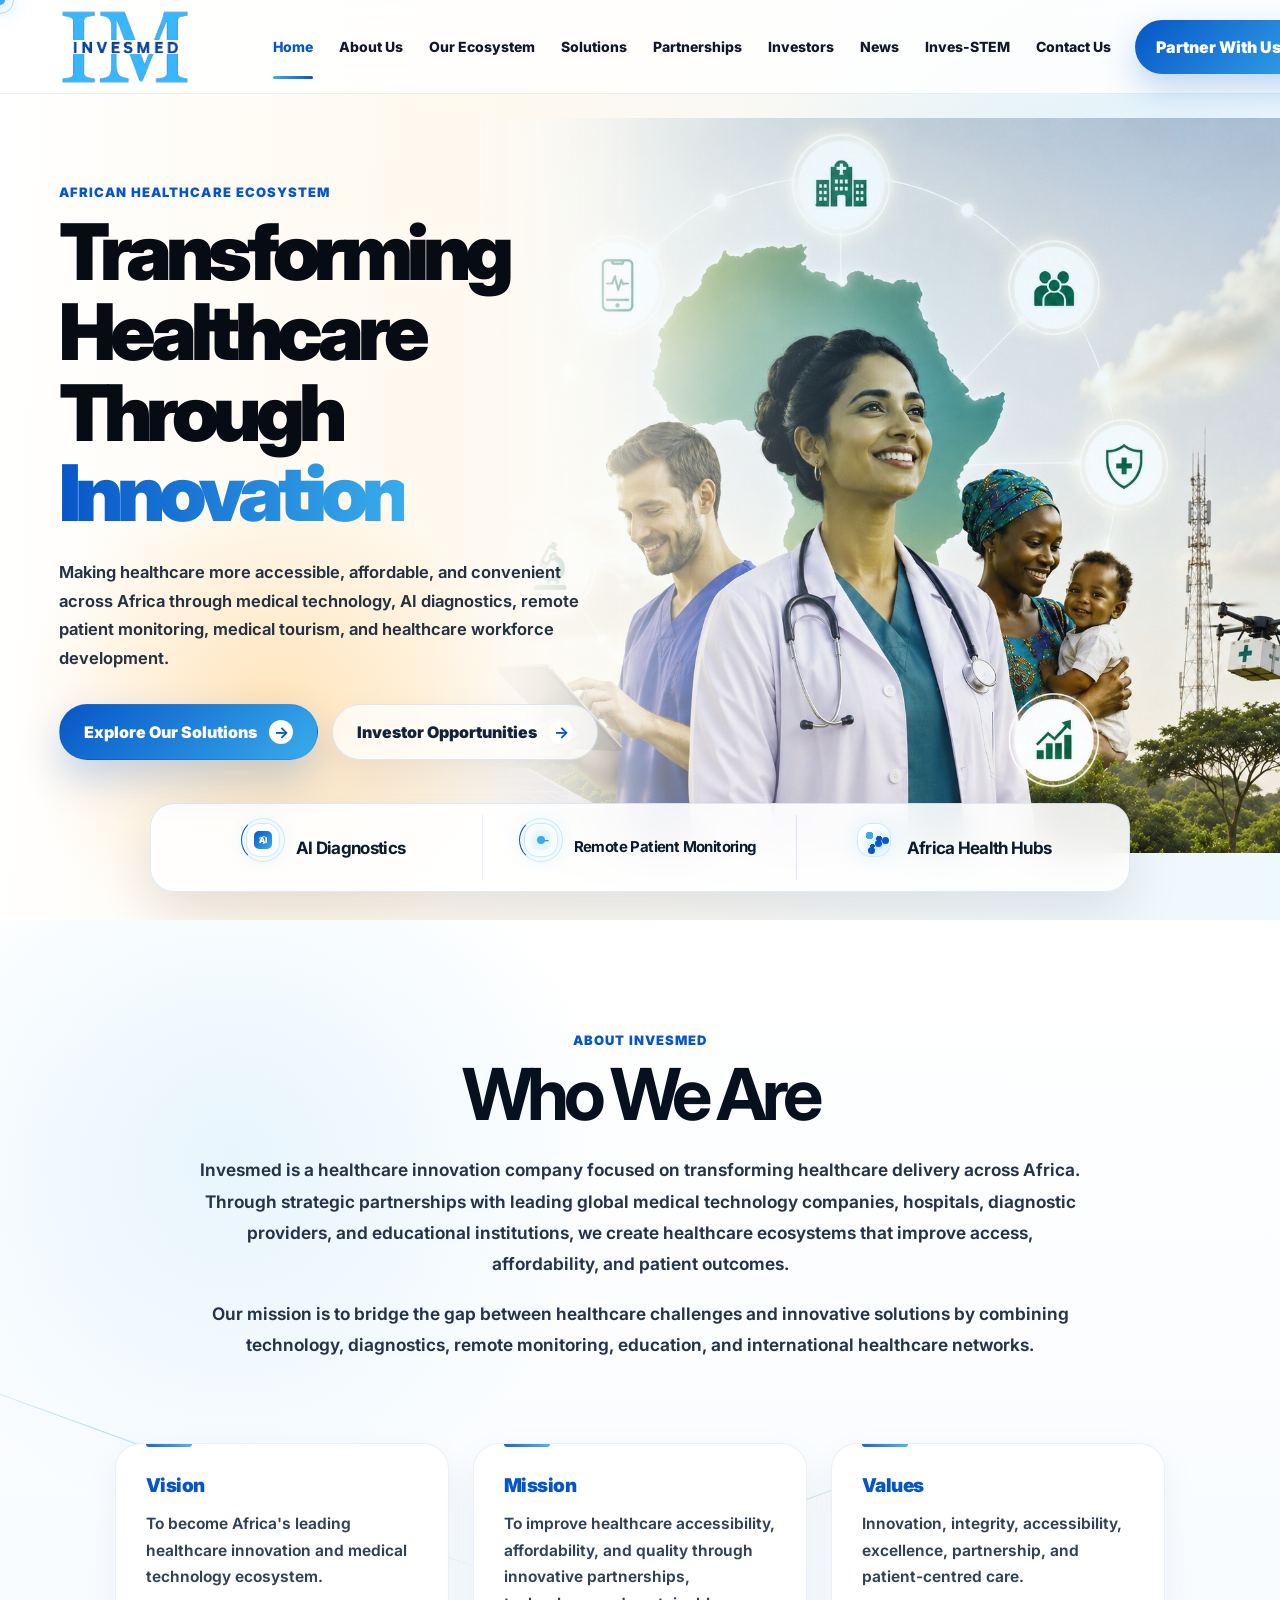
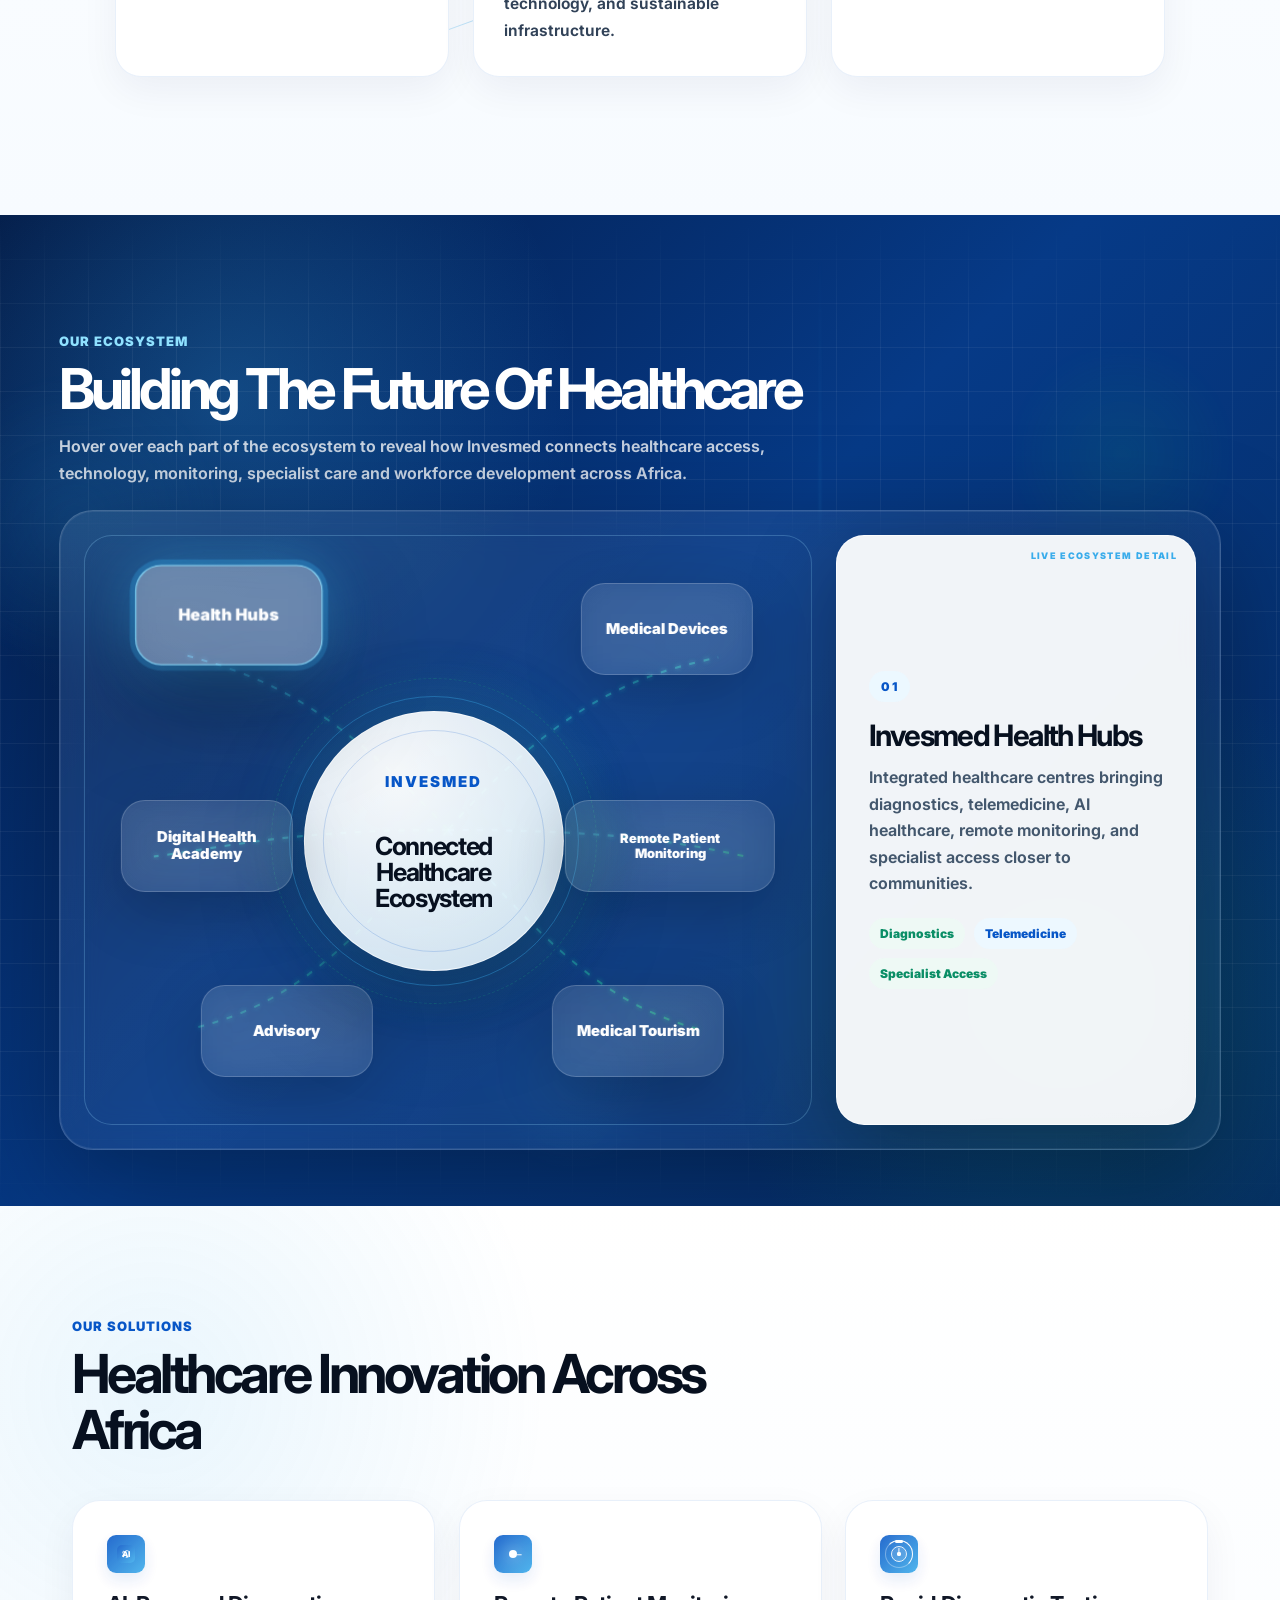
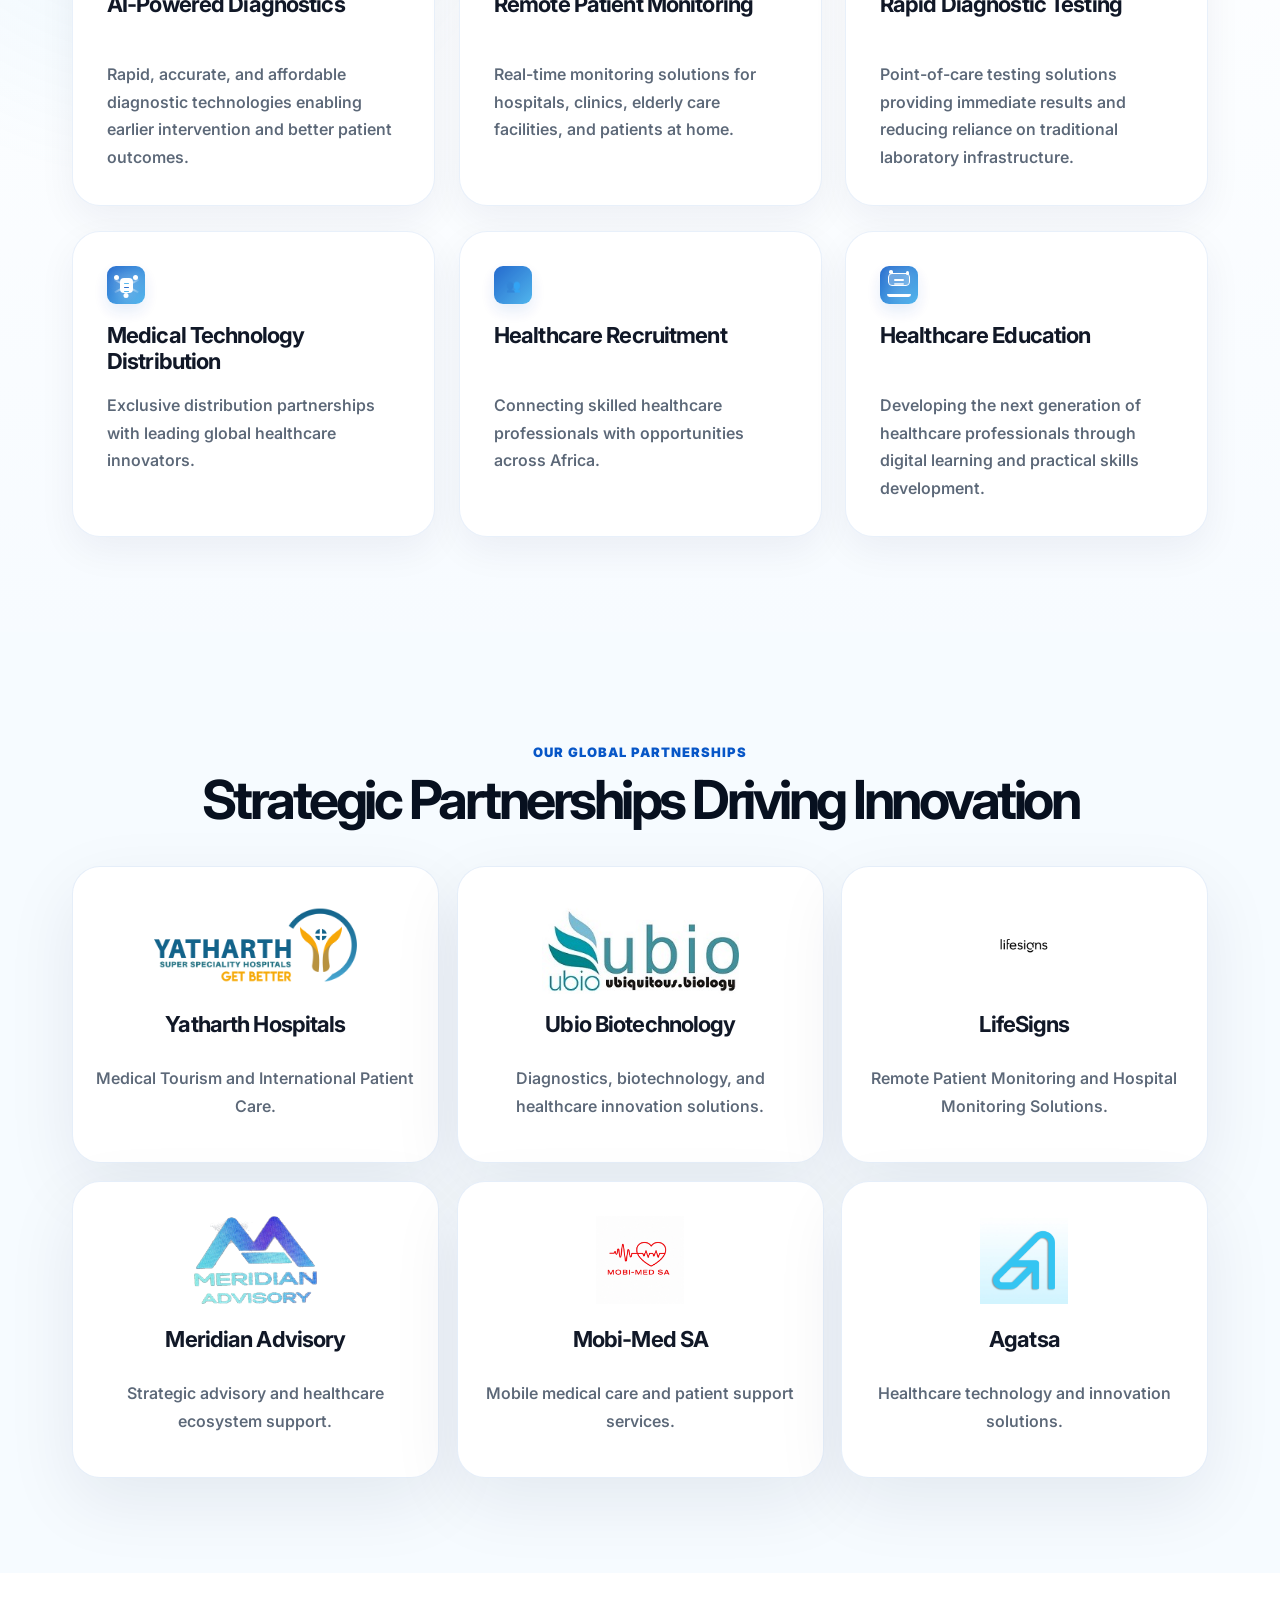
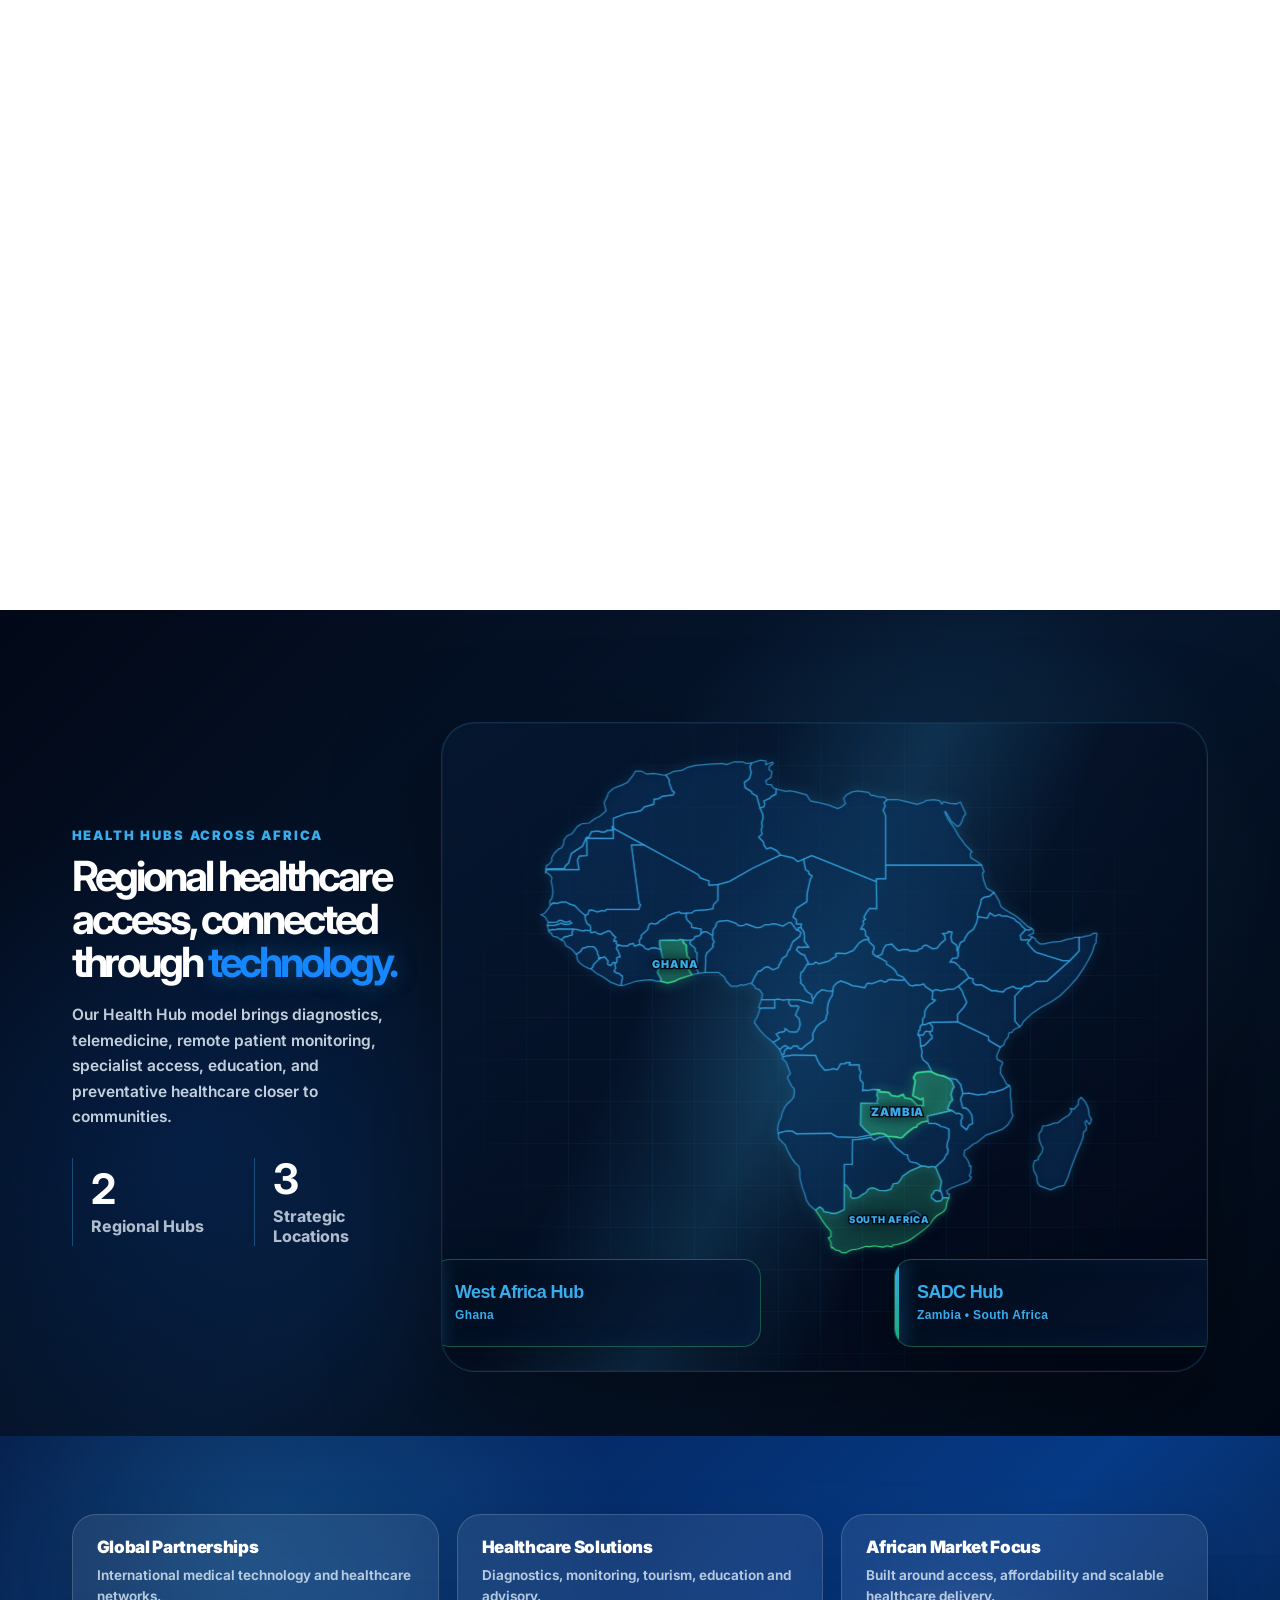
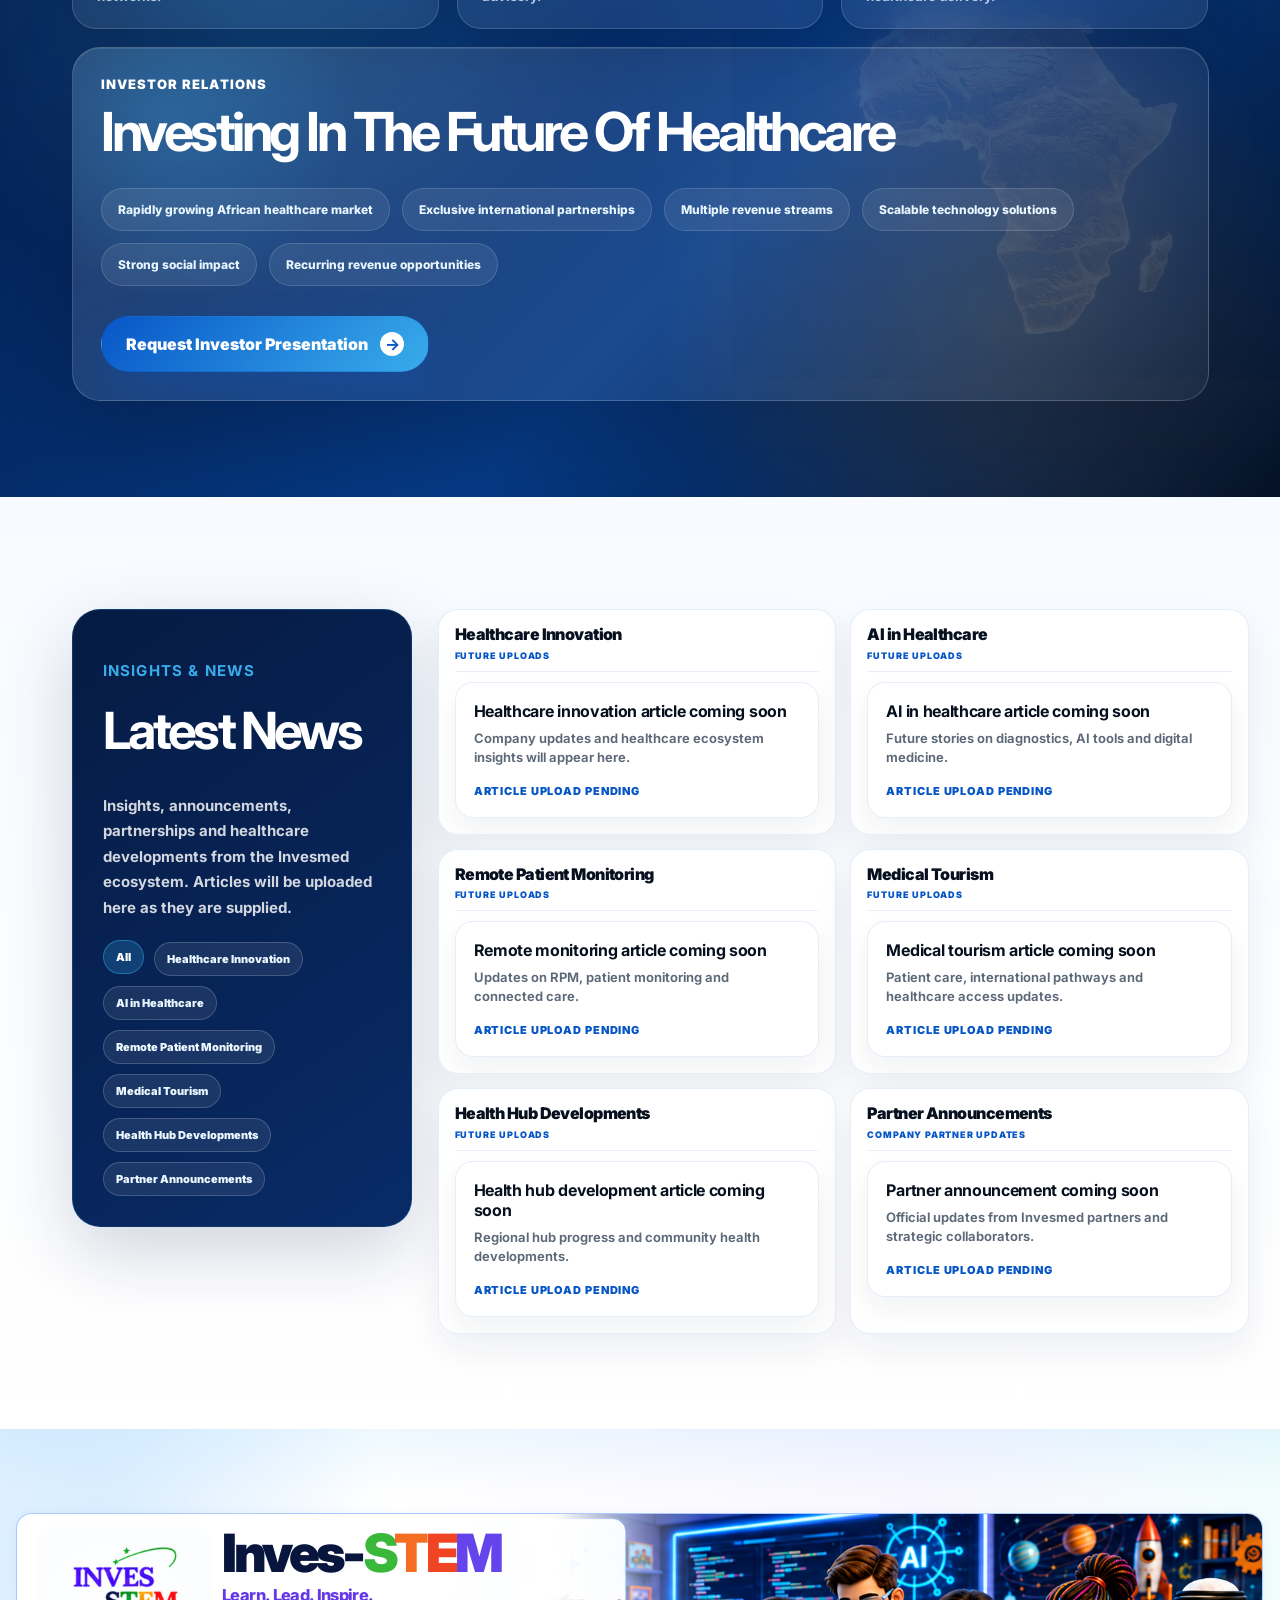
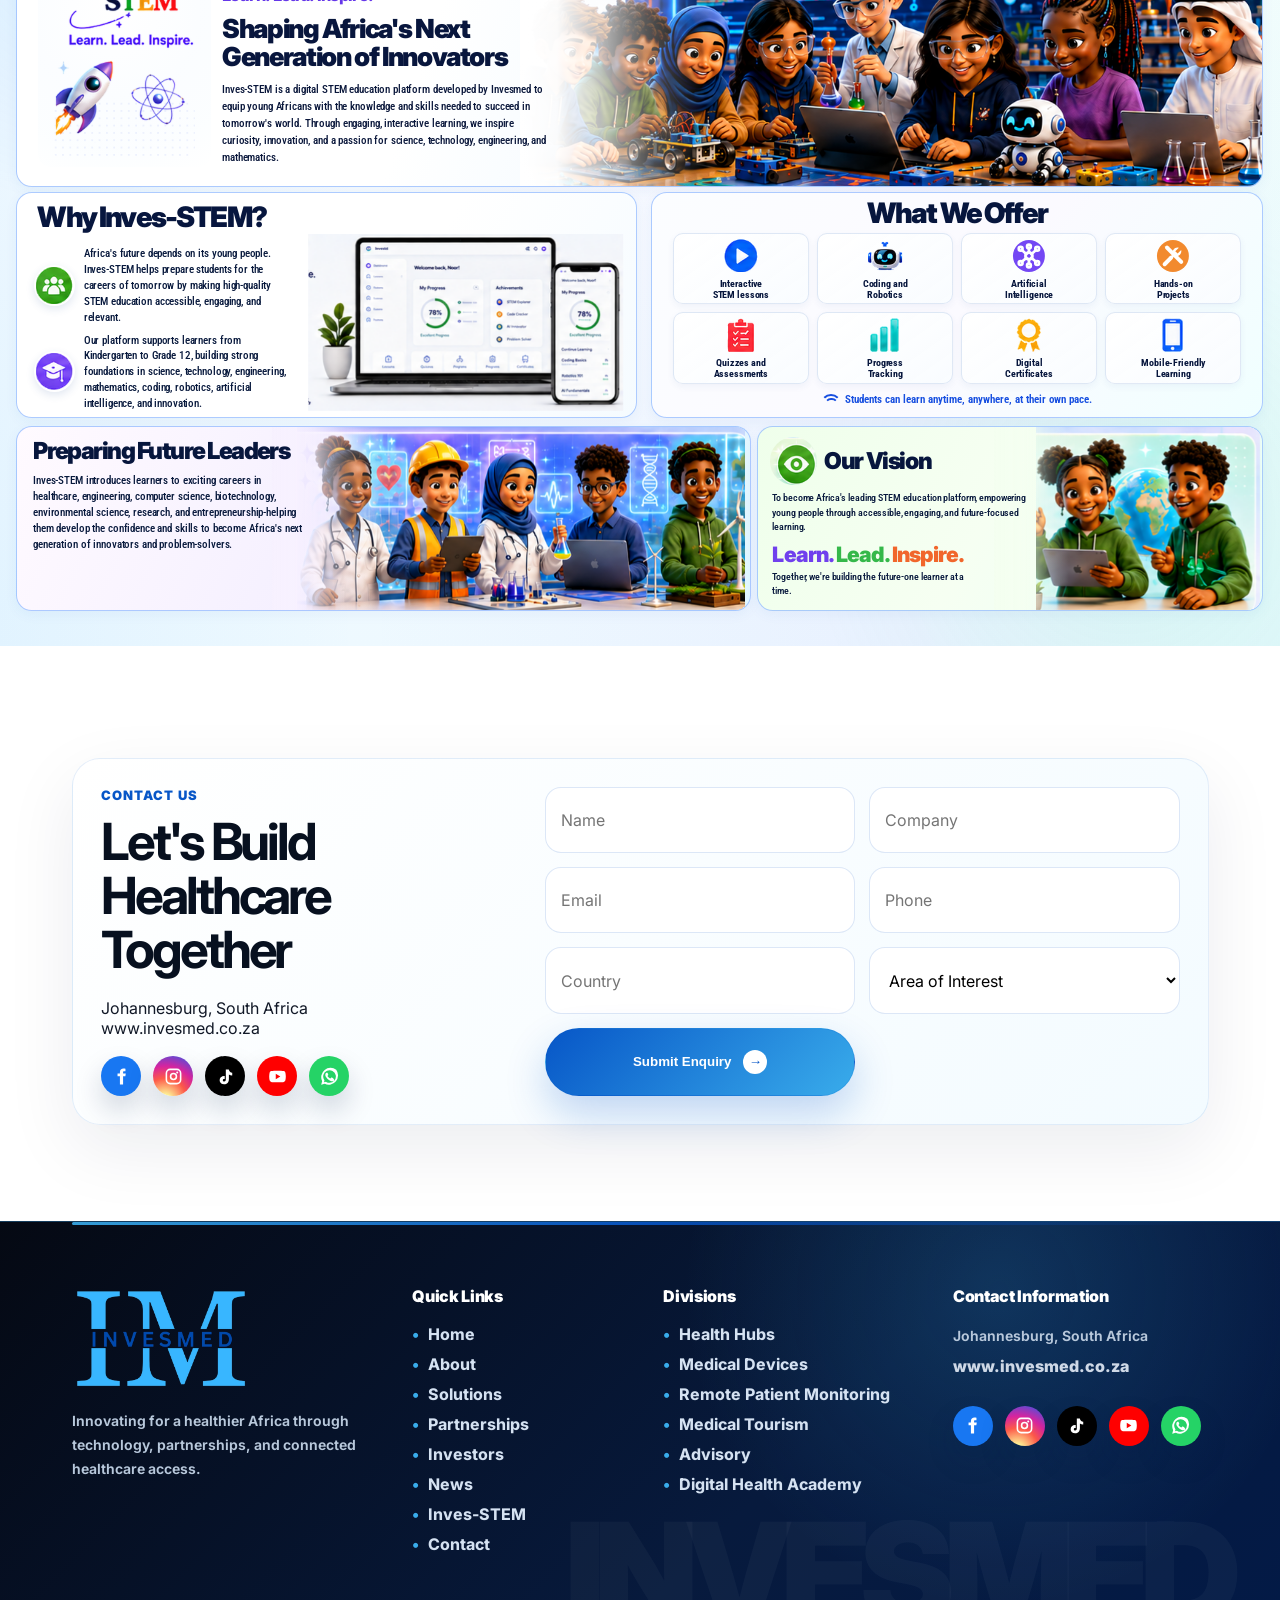
==== invesmed-agatsa-update 16/index.html @ f417c16d "Add files via upload" ====
<!DOCTYPE html>
<html lang="en">
<head>
  <meta charset="UTF-8" />
  <meta name="viewport" content="width=device-width, initial-scale=1.0" />
  <title>Invesmed | Healthcare Innovation Across Africa</title>
  <link rel="preconnect" href="https://fonts.googleapis.com">
  <link rel="preconnect" href="https://fonts.gstatic.com" crossorigin>
  <link href="https://fonts.googleapis.com/css2?family=Inter:wght@400;500;600;700;800;900&family=Roboto+Condensed:wght@400;500;600;700;800;900&display=swap" rel="stylesheet">
  <link rel="icon" type="image/png" sizes="32x32" href="assets/invesmed-favicon-32.png?v=10" />
  <link rel="icon" type="image/png" sizes="64x64" href="assets/invesmed-favicon-64.png?v=10" />
  <link rel="shortcut icon" href="assets/favicon.ico?v=10" />
  <link rel="apple-touch-icon" sizes="180x180" href="assets/apple-touch-icon.png?v=10" />
  <link rel="stylesheet" href="styles.css" />
</head>
<body>
  <header class="site-header">
    <a class="brand" href="#home" aria-label="Invesmed home">
      <img class="brand-logo" src="assets/invesmed-logo.png" alt="Invesmed logo">
    </a>
    <nav class="nav" aria-label="Main navigation">
      <a class="active" href="#home">Home</a>
      <a href="#about">About Us</a>
      <a href="#ecosystem">Our Ecosystem</a>
      <a href="#solutions">Solutions</a>
      <a href="#partners">Partnerships</a>
      <a href="#investors">Investors</a>
      <a href="#news">News</a>
      <a href="#inves-stem">Inves-STEM</a>
      <a href="#contact">Contact Us</a>
    </nav>
    <button class="mobile-menu-toggle" type="button" aria-label="Open navigation" aria-expanded="false">
      <span></span><span></span><span></span>
    </button>
    <a class="top-cta" href="#contact">Partner With Us <b>→</b></a>
  </header>

  <main>
    <section id="home" class="hero">
      <div class="hero-copy reveal-now">
        <p class="eyebrow">African Healthcare Ecosystem</p>
        <h1>Transforming<br>Healthcare<br>Through<br><span>Innovation</span></h1>
        <p class="hero-text">Making healthcare more accessible, affordable, and convenient across Africa through medical technology, AI diagnostics, remote patient monitoring, medical tourism, and healthcare workforce development.</p>
        <div class="hero-actions">
          <a class="btn primary" href="#solutions">Explore Our Solutions <b>→</b></a>
          <a class="btn ghost investor-hero-btn" href="#investors">Investor Opportunities <b>→</b></a>
        </div>
      </div>

      <div class="hero-art" aria-hidden="true">
        <img src="assets/hero-healthcare.jpg" alt="">
      </div>

      <div class="hero-feature-strip" aria-label="Featured technology solutions">
        <article class="mini-feature ai-feature">
          <div class="mini-icon diagnostic-icon"><span>AI</span></div>
          <strong>AI Diagnostics</strong>
        </article>
        <article class="mini-feature rpm-feature">
          <div class="mini-icon rpm-icon"><svg viewBox="0 0 120 44" role="img" aria-label="RPM heartbeat"><path d="M2 23H22l9-12 12 29 15-38 15 22h45"/></svg></div>
          <strong>Remote Patient Monitoring</strong>
        </article>
        <article class="mini-feature hub-feature">
          <div class="mini-icon hub-icon"><span class="node one"></span><span class="node two"></span><span class="node three"></span><i></i></div>
          <strong>Africa Health Hubs</strong>
        </article>
      </div>
    </section>

    <section id="about" class="section about-section reveal">
      <div class="section-head">
        <p class="kicker">ABOUT INVESMED</p>
        <h2>Who We Are</h2>
      </div>
      <div class="about-copy">
        <p>Invesmed is a healthcare innovation company focused on transforming healthcare delivery across Africa. Through strategic partnerships with leading global medical technology companies, hospitals, diagnostic providers, and educational institutions, we create healthcare ecosystems that improve access, affordability, and patient outcomes.</p>
        <p>Our mission is to bridge the gap between healthcare challenges and innovative solutions by combining technology, diagnostics, remote monitoring, education, and international healthcare networks.</p>
      </div>
      <div class="value-cards about-triangle-cards" aria-label="Invesmed vision mission and values">
        <article class="about-card vision-card">
          <div class="about-icon vision-icon" aria-hidden="true"><span></span></div>
          <span>Vision</span>
          <p>To become Africa's leading healthcare innovation and medical technology ecosystem.</p>
        </article>
        <article class="about-card mission-card">
          <div class="about-icon mission-icon" aria-hidden="true"><span></span></div>
          <span>Mission</span>
          <p>To improve healthcare accessibility, affordability, and quality through innovative partnerships, technology, and sustainable infrastructure.</p>
        </article>
        <article class="about-card values-card">
          <div class="about-icon values-icon" aria-hidden="true"><span></span></div>
          <span>Values</span>
          <p>Innovation, integrity, accessibility, excellence, partnership, and patient-centred care.</p>
        </article>
      </div>
    </section>

    <section id="ecosystem" class="ecosystem-section ecosystem-tech-screen reveal">
      <div class="ecosystem-tech-bg" aria-hidden="true">
        <span></span><span></span><span></span><span></span>
      </div>

      <div class="ecosystem-tech-shell">
        <div class="ecosystem-tech-head">
          <p class="kicker">OUR ECOSYSTEM</p>
          <h2>Building The Future Of Healthcare</h2>
          <p>Hover over each part of the ecosystem to reveal how Invesmed connects healthcare access, technology, monitoring, specialist care and workforce development across Africa.</p>
        </div>

        <div class="ecosystem-tech-map ecosystem-split-map" aria-label="Interactive Invesmed ecosystem map">
          <div class="ecosystem-orbit">
          <svg class="tech-lines" viewBox="0 0 1000 620" preserveAspectRatio="none" aria-hidden="true">
            <defs>
              <linearGradient id="lineBlueGreen" x1="0" x2="1" y1="0" y2="1">
                <stop offset="0%" stop-color="#39ACEB" />
                <stop offset="100%" stop-color="#19AB7A" />
              </linearGradient>
              <filter id="lineGlow">
                <feGaussianBlur stdDeviation="3" result="blur" />
                <feMerge><feMergeNode in="blur"/><feMergeNode in="SourceGraphic"/></feMerge>
              </filter>
            </defs>
            <path d="M500 310 C335 170 230 145 140 126" />
            <path d="M500 310 C665 165 782 143 872 128" />
            <path d="M500 310 C705 310 805 320 910 338" />
            <path d="M500 310 C660 460 750 500 845 520" />
            <path d="M500 310 C340 465 250 500 145 520" />
            <path d="M500 310 C290 310 210 326 95 338" />
          </svg>

          <div class="eco-core-tech">
            <div class="core-ring"></div>
            <span>INVESMED</span>
            <strong>Connected Healthcare Ecosystem</strong>
          </div>

          <button class="eco-select active health-hubs" data-eco="health-hubs" type="button">
            <i>✚</i><span>Health Hubs</span>
          </button>
          <button class="eco-select devices" data-eco="devices" type="button">
            <i>⚕</i><span>Medical Devices</span>
          </button>
          <button class="eco-select rpm" data-eco="rpm" type="button">
            <i><svg viewBox="0 0 88 34"><path d="M2 18H17l7-10 10 23 12-29 12 16h28" /></svg></i><span>Remote Patient Monitoring</span>
          </button>
          <button class="eco-select tourism" data-eco="tourism" type="button">
            <i>↗</i><span>Medical Tourism</span>
          </button>
          <button class="eco-select advisory" data-eco="advisory" type="button">
            <i>◈</i><span>Advisory</span>
          </button>
          <button class="eco-select academy" data-eco="academy" type="button">
            <i>▣</i><span>Digital Health Academy</span>
          </button>

          </div>

          <aside class="ecosystem-info-card" aria-live="polite">
            <p class="info-number" id="ecoNumber">01</p>
            <h3 id="ecoTitle">Invesmed Health Hubs</h3>
            <p id="ecoText">Integrated healthcare centres bringing diagnostics, telemedicine, AI healthcare, remote monitoring, and specialist access closer to communities.</p>
            <div class="info-tags" id="ecoTags"><span>Diagnostics</span><span>Telemedicine</span><span>Specialist Access</span></div>
          </aside>
        </div>
      </div>
    </section>

    <section id="solutions" class="section solutions-section reveal">
      <div class="section-head split">
        <div><p class="kicker">OUR SOLUTIONS</p><h2>Healthcare Innovation Across Africa</h2></div>
        <p>Practical healthcare technology solutions designed for hospitals, clinics, governments, businesses, communities, and patients.</p>
      </div>
      <div class="solution-grid enhanced-solutions">
        <article><div class="solution-icon diagnostic-icon small"><span>AI</span></div><h3>AI-Powered Diagnostics</h3><p>Rapid, accurate, and affordable diagnostic technologies enabling earlier intervention and better patient outcomes.</p></article>
        <article><div class="solution-icon rpm-icon small"><svg viewBox="0 0 120 44"><path d="M2 23H22l9-12 12 29 15-38 15 22h45"/></svg></div><h3>Remote Patient Monitoring</h3><p>Real-time monitoring solutions for hospitals, clinics, elderly care facilities, and patients at home.</p></article>
        <article><div class="solution-icon rapid-test-icon" aria-hidden="true">
            <span class="timer-face"><span class="timer-hand"></span></span>
          </div><h3>Rapid Diagnostic Testing</h3><p>Point-of-care testing solutions providing immediate results and reducing reliance on traditional laboratory infrastructure.</p></article>
        <article><div class="solution-icon distribution-tech-icon" aria-hidden="true">
            <span class="device-core"></span><span class="network-node n1"></span><span class="network-node n2"></span><span class="network-node n3"></span>
          </div><h3>Medical Technology Distribution</h3><p>Exclusive distribution partnerships with leading global healthcare innovators.</p></article>
        <article><div class="solution-icon custom-solution-icon" aria-hidden="true">👥</div><h3>Healthcare Recruitment</h3><p>Connecting skilled healthcare professionals with opportunities across Africa.</p></article>
        <article><div class="solution-icon education-laptop-icon" aria-hidden="true">
            <span class="laptop-screen"><i></i></span><span class="laptop-base"></span><span class="learning-dot d1"></span><span class="learning-dot d2"></span>
          </div><h3>Healthcare Education</h3><p>Developing the next generation of healthcare professionals through digital learning and practical skills development.</p></article>
      </div>
    </section>

    <section id="partners" class="section partners-section reveal">
      <div class="section-head centered">
        <p class="kicker">OUR GLOBAL PARTNERSHIPS</p>
        <h2>Strategic Partnerships Driving Innovation</h2>
      </div>
      <div class="partner-grid">
<article class="partner-card featured">
          <img class="partner-logo yatharth-logo" src="assets/yatharth-logo.png" alt="Yatharth Super Speciality Hospitals logo">
          <h3>Yatharth Hospitals</h3>
          <p>Medical Tourism and International Patient Care.</p>
        </article>
<article class="partner-card">
          <img class="partner-logo ubio-logo" src="assets/ubio-logo.jpg" alt="Ubio logo">
          <h3>Ubio Biotechnology</h3>
          <p>Diagnostics, biotechnology, and healthcare innovation solutions.</p>
        </article>
<article class="partner-card">
          <img class="partner-logo lifesigns-logo" src="assets/lifesigns-logo.jpg" alt="LifeSigns logo">
          <h3>LifeSigns</h3>
          <p>Remote Patient Monitoring and Hospital Monitoring Solutions.</p>
        </article>
<article class="partner-card">
          <img class="partner-logo meridian-logo" src="assets/meridian-advisory-logo.png" alt="Meridian Advisory logo">
          <h3>Meridian Advisory</h3>
          <p>Strategic advisory and healthcare ecosystem support.</p>
        </article>
<article class="partner-card">
          <img class="partner-logo mobi-logo" src="assets/mobi-med-sa-logo.jpg" alt="Mobi-Med SA logo">
          <h3>Mobi-Med SA</h3>
          <p>Mobile medical care and patient support services.</p>
        </article>
<article class="partner-card">
          <img class="partner-logo agatsa-logo" src="assets/agatsa-logo.jpg" alt="Agatsa logo">
          <h3>Agatsa</h3>
          <p>Healthcare technology and innovation solutions.</p>
        </article>
      </div>
    </section>

    <section class="section advantage-section reveal">
      <div class="section-head centered"><p class="kicker">WHY CHOOSE INVESMED?</p><h2>The Invesmed Advantage</h2></div>
      <div class="advantage-grid">
        <article><h3>Exclusive Global Partnerships</h3><p>Access to world-leading healthcare innovations and technologies.</p></article>
        <article><h3>African Market Expertise</h3><p>Deep understanding of African healthcare challenges and opportunities.</p></article>
        <article><h3>End-to-End Healthcare Ecosystem</h3><p>From diagnostics and monitoring to treatment, education, and recruitment.</p></article>
        <article><h3>Scalable Solutions</h3><p>Designed for governments, healthcare providers, businesses, and communities.</p></article>
        <article><h3>Affordable Healthcare</h3><p>Leveraging technology to reduce costs while improving outcomes.</p></article>
      </div>
    </section>

    <section class="section hubs-section svg-hubs-section reveal">
      <div class="svg-hubs-shell">
        <div class="svg-hubs-copy">
          <p class="kicker">HEALTH HUBS ACROSS AFRICA</p>
          <h2>Regional healthcare access, connected through <span>technology.</span></h2>
          <p>Our Health Hub model brings diagnostics, telemedicine, remote patient monitoring, specialist access, education, and preventative healthcare closer to communities.</p>

          <div class="svg-hub-stats" aria-label="Healthcare hub network stats">
            <article><b>2</b><span>Regional Hubs</span></article>
            <article><b>3</b><span>Strategic Locations</span></article>
          </div>

          <div class="svg-region-grid compact" aria-label="Invesmed focus regions">
            <article><span>West Africa Hub</span></article>
            <article><span>SADC Hub</span></article>
          </div>
        </div>

        <div class="svg-africa-card" aria-label="Digital Africa healthcare hub map">
          <div class="map-scan" aria-hidden="true"></div>
          <svg class="africa-svg-map" viewBox="0 0 900 760" role="img" aria-label="Africa map with country borders and Invesmed hub pings">
            <defs>
              <filter id="mapGlow" x="-20%" y="-20%" width="140%" height="140%">
                <feGaussianBlur stdDeviation="3" result="blur"/>
                <feMerge><feMergeNode in="blur"/><feMergeNode in="SourceGraphic"/></feMerge>
              </filter>
              <linearGradient id="mapLine" x1="0" x2="1" y1="0" y2="1">
                <stop offset="0%" stop-color="#39ACEB"/>
                <stop offset="100%" stop-color="#0756C7"/>
              </linearGradient>
            </defs>
            <g class="country-layer">
              <path class="africa-country" data-country="Tanzania" d="M 646.8,404.8 L 648.9,405.9 L 692.4,426.6 L 693.2,432.5 L 710.4,442.6 L 704.9,455.1 L 705.6,460.8 L 713.3,464.5 L 713.6,467.1 L 710.3,473.3 L 711.0,476.3 L 710.2,481.2 L 714.4,487.5 L 719.4,497.5 L 723.8,499.7 L 723.8,499.7 L 714.3,505.6 L 701.1,509.6 L 693.9,509.4 L 689.7,512.4 L 681.3,512.7 L 678.2,514.0 L 663.7,511.1 L 654.7,511.9 L 651.4,498.2 L 647.3,493.4 L 644.9,490.6 L 633.1,488.7 L 626.3,485.7 L 618.7,484.0 L 613.9,482.3 L 608.9,479.7 L 608.9,479.7 L 602.4,466.9 L 595.4,461.3 L 593.0,455.4 L 594.2,450.1 L 592.1,440.8 L 597.0,440.3 L 601.4,436.6 L 606.1,431.4 L 609.0,429.2 L 608.9,425.9 L 606.3,423.7 L 605.6,419.7 L 605.6,419.7 L 609.1,418.4 L 609.8,412.4 L 605.0,406.7 L 609.2,405.5 L 622.4,405.6 L 646.8,404.8 Z"/>
              <path class="africa-country" data-country="W. Sahara" d="M 136.0,114.9 L 136.0,115.6 L 135.8,117.6 L 135.8,132.9 L 96.4,132.4 L 96.8,158.3 L 85.5,159.2 L 82.6,164.5 L 84.9,179.1 L 37.9,179.0 L 35.2,182.4 L 35.8,178.1 L 36.0,178.1 L 63.0,177.3 L 64.4,173.7 L 69.3,169.1 L 73.3,155.1 L 90.0,144.2 L 95.6,131.4 L 99.4,130.7 L 103.3,122.8 L 113.4,121.7 L 117.7,123.0 L 123.2,123.0 L 127.0,120.7 L 134.5,120.4 L 134.2,114.9 L 136.0,114.9 Z"/>
              <path class="africa-country" data-country="Dem. Rep. Congo" d="M 592.1,440.8 L 594.2,450.1 L 593.0,455.4 L 595.4,461.3 L 602.4,466.9 L 608.9,479.7 L 608.9,479.7 L 604.2,478.7 L 588.0,480.4 L 584.8,481.6 L 581.4,488.1 L 584.1,492.5 L 582.0,504.5 L 580.5,514.7 L 583.7,516.5 L 592.1,520.5 L 595.4,518.6 L 596.4,529.5 L 587.2,529.5 L 582.3,523.9 L 577.9,519.6 L 568.7,518.1 L 566.0,512.8 L 558.6,516.0 L 549.0,514.6 L 545.0,510.0 L 537.4,509.1 L 531.8,509.3 L 531.1,506.2 L 526.9,505.9 L 521.5,505.3 L 514.0,506.8 L 508.8,506.6 L 505.9,507.5 L 506.5,495.5 L 502.5,491.7 L 501.6,485.5 L 503.4,479.4 L 501.0,475.5 L 500.7,469.1 L 486.2,469.2 L 487.2,465.5 L 481.1,465.6 L 480.5,467.3 L 473.0,467.7 L 470.0,473.6 L 468.2,476.1 L 461.6,474.7 L 457.6,476.1 L 449.7,477.0 L 445.1,471.7 L 442.3,468.4 L 438.9,462.3 L 435.9,454.8 L 400.5,454.6 L 396.3,455.8 L 392.8,455.7 L 387.9,457.0 L 386.2,453.9 L 389.2,452.8 L 389.6,448.4 L 391.6,445.8 L 395.9,443.6 L 399.1,444.7 L 403.2,440.8 L 409.7,440.9 L 410.5,443.8 L 415.0,445.6 L 422.1,439.2 L 429.0,434.3 L 432.1,431.0 L 431.7,422.7 L 436.9,412.8 L 442.4,407.6 L 450.3,402.7 L 451.7,399.5 L 452.0,395.8 L 453.9,392.3 L 453.3,386.5 L 454.8,377.5 L 457.1,371.2 L 460.7,365.8 L 461.4,359.7 L 462.5,352.6 L 467.2,347.5 L 473.6,344.2 L 483.5,347.7 L 491.1,351.4 L 499.9,352.4 L 508.9,354.4 L 512.4,348.3 L 514.1,347.5 L 519.6,348.5 L 532.9,343.4 L 537.7,345.6 L 541.5,345.3 L 543.3,342.8 L 547.8,341.9 L 556.8,343.0 L 564.5,343.2 L 568.5,342.2 L 575.8,350.5 L 581.1,351.8 L 584.4,350.1 L 589.9,350.7 L 596.6,348.6 L 599.4,352.9 L 610.0,359.6 L 610.0,359.6 L 609.3,371.5 L 614.1,372.9 L 610.2,376.5 L 605.6,379.2 L 601.0,384.4 L 598.5,389.1 L 597.8,397.3 L 595.1,401.2 L 595.0,408.8 L 591.5,411.6 L 591.1,417.6 L 589.4,418.4 L 588.3,424.0 L 591.3,428.6 L 592.1,440.8 Z"/>
              <path class="africa-country" data-country="Somalia" d="M 739.0,412.3 L 731.9,403.9 L 731.8,367.0 L 742.3,355.5 L 745.5,352.3 L 753.2,352.1 L 763.9,345.0 L 779.6,344.5 L 813.5,314.1 L 821.8,305.6 L 827.3,299.4 L 827.3,294.1 L 827.3,283.9 L 827.3,279.7 L 827.4,279.6 L 827.4,279.6 L 831.2,279.4 L 836.7,277.9 L 843.1,276.8 L 848.8,273.4 L 853.3,273.4 L 853.6,276.2 L 852.5,282.0 L 852.5,287.4 L 850.0,291.0 L 846.6,302.0 L 840.9,313.3 L 833.4,326.2 L 823.1,341.1 L 812.9,352.4 L 798.8,366.3 L 786.8,374.5 L 768.8,384.5 L 757.6,392.2 L 744.5,404.5 L 741.7,409.9 L 739.0,412.3 Z"/>
              <path class="africa-country" data-country="Kenya" d="M 710.4,442.6 L 693.2,432.5 L 692.4,426.6 L 648.9,405.9 L 646.8,404.8 L 646.7,394.1 L 650.2,390.0 L 656.1,383.3 L 660.4,375.9 L 655.2,364.3 L 653.7,359.2 L 648.1,352.1 L 655.4,346.1 L 663.6,339.4 L 669.8,341.1 L 669.8,346.8 L 673.9,350.1 L 682.3,350.1 L 697.5,358.7 L 701.2,358.8 L 704.1,358.6 L 706.7,359.7 L 714.7,360.5 L 718.3,356.3 L 729.2,352.1 L 734.1,355.5 L 742.3,355.5 L 731.8,367.0 L 731.9,403.9 L 739.0,412.3 L 730.6,416.3 L 727.7,420.5 L 723.2,421.3 L 721.5,428.4 L 717.6,432.5 L 715.3,439.2 L 710.4,442.6 Z"/>
              <path class="africa-country" data-country="Sudan" d="M 534.8,311.8 L 525.7,307.4 L 521.5,304.5 L 520.7,301.3 L 522.7,297.1 L 522.7,293.0 L 515.7,286.6 L 514.4,282.3 L 514.5,279.8 L 510.1,276.8 L 510.0,271.0 L 507.5,267.1 L 503.2,267.6 L 504.5,263.9 L 507.6,259.7 L 506.2,255.5 L 510.1,252.4 L 507.6,250.0 L 510.8,243.8 L 516.3,236.3 L 526.6,237.0 L 526.1,196.8 L 526.2,192.5 L 540.0,192.5 L 540.0,172.3 L 588.2,172.3 L 634.8,172.3 L 682.4,172.3 L 686.3,182.2 L 683.6,184.0 L 685.4,194.5 L 689.8,206.6 L 694.4,209.1 L 700.9,212.8 L 694.8,218.6 L 686.0,220.3 L 682.2,223.4 L 681.0,230.1 L 675.9,245.0 L 677.2,249.1 L 675.2,257.8 L 670.4,267.7 L 663.1,272.8 L 658.0,280.5 L 656.8,284.6 L 651.1,287.5 L 647.5,298.1 L 647.7,307.2 L 647.6,299.3 L 645.9,299.1 L 646.1,294.0 L 644.7,290.6 L 638.5,286.6 L 637.0,279.3 L 638.5,271.8 L 632.9,271.1 L 632.1,273.3 L 624.9,273.9 L 627.8,276.8 L 628.8,282.9 L 622.2,288.5 L 616.2,295.8 L 610.1,296.8 L 600.0,290.9 L 595.4,293.0 L 594.2,296.0 L 588.0,297.9 L 587.6,300.0 L 575.7,300.0 L 574.0,297.9 L 565.4,297.5 L 561.0,299.3 L 557.7,298.4 L 551.5,292.5 L 549.5,289.7 L 540.8,291.1 L 537.5,295.8 L 534.4,304.8 L 530.3,306.7 L 526.6,307.9 L 534.8,311.8 Z"/>
              <path class="africa-country" data-country="Chad" d="M 526.1,196.8 L 526.6,237.0 L 516.3,236.3 L 510.8,243.8 L 507.6,250.0 L 510.1,252.4 L 506.2,255.5 L 507.6,259.7 L 504.5,263.9 L 503.2,267.6 L 507.5,267.1 L 510.0,271.0 L 510.1,276.8 L 514.5,279.8 L 514.4,282.3 L 506.8,284.0 L 500.7,288.1 L 492.0,299.2 L 480.7,303.9 L 469.1,303.2 L 465.7,304.2 L 466.9,307.7 L 460.7,311.3 L 455.6,315.2 L 440.5,319.1 L 437.5,316.8 L 435.5,316.6 L 433.3,319.2 L 423.4,320.0 L 425.2,317.2 L 421.5,310.3 L 419.8,306.1 L 414.5,304.3 L 407.5,298.4 L 410.1,293.7 L 415.5,294.7 L 418.9,293.9 L 425.6,294.0 L 419.1,284.8 L 419.5,278.1 L 418.7,271.4 L 413.9,264.9 L 415.1,260.1 L 407.5,259.9 L 407.5,253.4 L 402.5,249.6 L 407.7,236.3 L 423.0,226.7 L 423.6,213.5 L 428.2,193.0 L 430.8,188.6 L 425.8,185.1 L 425.7,181.9 L 421.2,179.3 L 418.2,163.5 L 430.3,158.0 L 478.2,177.4 L 526.1,196.8 Z"/>
              <path class="africa-country hub-country south-africa" data-country="South Africa" d="M 436.1,684.8 L 441.9,679.8 L 446.6,682.5 L 448.6,686.9 L 454.0,687.6 L 461.6,689.5 L 468.0,688.8 L 478.7,683.6 L 478.7,646.2 L 482.0,647.7 L 489.1,657.3 L 488.0,663.5 L 490.7,667.1 L 499.3,666.0 L 505.3,661.5 L 511.0,658.5 L 513.9,653.6 L 519.7,651.3 L 524.8,652.5 L 530.5,655.3 L 540.3,655.8 L 548.0,653.5 L 549.2,650.3 L 551.3,645.5 L 557.8,644.6 L 561.4,640.8 L 565.4,634.1 L 576.2,626.5 L 593.2,619.1 L 598.1,619.2 L 603.9,620.9 L 607.9,619.7 L 614.3,620.7 L 620.0,634.9 L 623.2,642.1 L 621.0,653.4 L 622.1,657.1 L 616.0,655.2 L 612.5,655.9 L 611.4,658.9 L 608.1,662.7 L 608.2,666.2 L 615.4,671.7 L 622.4,670.6 L 624.9,666.1 L 634.0,666.2 L 631.0,673.6 L 629.5,682.0 L 626.4,686.6 L 618.3,691.7 L 615.9,693.1 L 610.8,698.3 L 607.5,703.5 L 600.7,710.8 L 587.1,721.2 L 578.6,727.3 L 569.6,731.9 L 557.0,735.8 L 550.9,736.4 L 549.4,739.2 L 542.1,737.7 L 536.1,739.6 L 523.1,737.7 L 515.9,738.9 L 510.9,738.4 L 498.5,742.4 L 488.3,744.0 L 480.9,747.8 L 475.4,748.0 L 470.3,744.4 L 466.3,744.2 L 461.1,739.7 L 460.5,741.1 L 458.9,738.4 L 459.0,732.5 L 455.1,725.7 L 459.0,723.8 L 458.7,716.0 L 450.8,706.6 L 444.8,698.0 L 444.8,697.9 L 436.1,684.8 Z"/>
              <path class="africa-country" data-country="Lesotho" d="M 587.7,688.6 L 591.9,691.7 L 588.2,696.6 L 586.2,699.9 L 579.5,701.5 L 577.3,704.7 L 573.0,705.7 L 564.0,697.9 L 570.4,691.5 L 576.9,687.6 L 582.5,685.5 L 587.7,688.6 Z"/>
              <path class="africa-country" data-country="Zimbabwe" d="M 614.3,620.7 L 607.9,619.7 L 603.9,620.9 L 598.1,619.2 L 593.2,619.1 L 585.5,614.5 L 576.3,612.9 L 572.7,606.5 L 572.7,602.9 L 567.6,601.8 L 554.0,590.7 L 550.2,584.8 L 547.8,583.0 L 543.2,574.9 L 556.6,576.0 L 560.5,577.2 L 564.5,577.0 L 571.2,570.4 L 581.6,562.1 L 585.9,561.3 L 587.4,557.8 L 594.2,553.7 L 603.3,552.3 L 604.1,556.1 L 614.1,555.9 L 619.6,558.1 L 622.2,560.6 L 627.9,561.3 L 634.2,564.6 L 634.2,577.4 L 631.9,584.4 L 631.3,592.0 L 633.3,595.0 L 631.9,601.0 L 630.1,601.9 L 626.9,609.2 L 614.3,620.7 Z"/>
              <path class="africa-country" data-country="Botswana" d="M 593.2,619.1 L 576.2,626.5 L 565.4,634.1 L 561.4,640.8 L 557.8,644.6 L 551.3,645.5 L 549.2,650.3 L 548.0,653.5 L 540.3,655.8 L 530.5,655.3 L 524.8,652.5 L 519.7,651.3 L 513.9,653.6 L 511.0,658.5 L 505.3,661.5 L 499.3,666.0 L 490.7,667.1 L 488.0,663.5 L 489.1,657.3 L 482.0,647.7 L 478.7,646.2 L 478.7,616.6 L 490.6,616.3 L 490.9,580.2 L 499.9,579.8 L 518.4,576.3 L 522.9,580.5 L 530.6,576.5 L 534.2,576.5 L 541.0,574.2 L 543.2,574.9 L 547.8,583.0 L 550.2,584.8 L 554.0,590.7 L 567.6,601.8 L 572.7,602.9 L 572.7,606.5 L 576.3,612.9 L 585.5,614.5 L 593.2,619.1 Z"/>
              <path class="africa-country" data-country="Namibia" d="M 478.7,646.2 L 478.7,683.6 L 468.0,688.8 L 461.6,689.5 L 454.0,687.6 L 448.6,686.9 L 446.6,682.5 L 441.9,679.8 L 436.1,684.8 L 427.2,677.1 L 422.5,669.7 L 419.9,659.9 L 416.9,652.5 L 412.9,636.9 L 412.6,624.8 L 411.1,619.3 L 406.4,615.1 L 400.2,606.7 L 393.9,594.6 L 391.3,588.2 L 381.5,578.3 L 380.8,570.5 L 386.6,568.6 L 393.8,566.9 L 401.5,567.2 L 408.7,571.8 L 410.5,571.0 L 459.2,570.6 L 467.5,575.5 L 496.5,576.9 L 518.6,572.8 L 528.4,570.5 L 536.2,571.0 L 540.9,573.3 L 541.0,574.2 L 534.2,576.5 L 530.6,576.5 L 522.9,580.5 L 518.4,576.3 L 499.9,579.8 L 490.9,580.2 L 490.6,616.3 L 478.7,616.6 L 478.7,646.2 Z"/>
              <path class="africa-country" data-country="Senegal" d="M 39.4,257.4 L 34.5,249.5 L 28.5,245.9 L 33.8,244.0 L 39.6,236.9 L 42.4,231.7 L 46.6,228.4 L 52.5,229.3 L 58.4,227.1 L 65.1,227.0 L 70.8,230.0 L 78.8,232.7 L 86.0,240.1 L 94.0,247.1 L 94.5,253.4 L 96.9,259.2 L 101.4,262.0 L 102.4,266.0 L 101.8,269.1 L 100.1,269.7 L 93.6,268.9 L 92.7,270.0 L 90.0,270.2 L 81.4,267.8 L 75.6,267.7 L 53.4,267.2 L 50.2,268.4 L 46.2,268.0 L 39.9,269.7 L 37.9,261.9 L 48.8,262.1 L 51.7,260.7 L 53.9,260.6 L 58.3,258.3 L 63.5,260.4 L 68.7,260.6 L 73.9,258.3 L 71.4,255.4 L 67.5,257.1 L 63.8,257.1 L 59.0,254.6 L 55.2,254.7 L 52.5,257.1 L 39.4,257.4 Z"/>
              <path class="africa-country" data-country="Mali" d="M 101.8,269.1 L 102.4,266.0 L 101.4,262.0 L 96.9,259.2 L 94.5,253.4 L 94.0,247.1 L 98.0,245.2 L 100.0,239.3 L 103.8,239.0 L 112.2,241.9 L 119.0,239.9 L 123.6,240.5 L 125.4,238.3 L 173.5,238.1 L 176.2,231.0 L 174.1,229.8 L 168.3,186.0 L 162.6,142.3 L 180.9,142.1 L 221.4,164.2 L 261.9,186.3 L 264.7,191.1 L 272.2,194.0 L 277.8,195.6 L 277.9,202.1 L 291.2,201.1 L 291.2,224.4 L 284.7,231.2 L 283.7,237.4 L 273.0,239.1 L 256.6,239.9 L 252.2,243.5 L 244.5,243.9 L 236.8,244.0 L 233.8,242.0 L 227.2,243.5 L 216.0,247.7 L 213.7,250.8 L 204.4,255.4 L 202.8,258.0 L 197.7,260.0 L 191.9,258.7 L 188.6,261.2 L 186.9,268.1 L 177.3,276.5 L 177.6,279.9 L 174.4,284.2 L 175.1,290.1 L 170.2,291.6 L 167.4,292.9 L 165.5,288.6 L 162.1,289.7 L 160.0,289.5 L 157.8,292.5 L 148.5,292.4 L 145.2,290.9 L 143.6,291.8 L 140.0,288.9 L 140.6,285.8 L 139.1,284.7 L 136.6,285.6 L 137.0,282.4 L 139.5,279.7 L 134.6,275.5 L 133.1,272.7 L 130.5,270.5 L 128.1,270.2 L 125.2,271.6 L 121.3,273.0 L 118.0,275.2 L 112.9,274.4 L 109.6,271.8 L 107.6,271.5 L 104.4,272.8 L 102.5,272.8 L 101.8,269.1 Z"/>
              <path class="africa-country" data-country="Mauritania" d="M 35.2,182.4 L 37.9,179.0 L 84.9,179.1 L 82.6,164.5 L 85.5,159.2 L 96.8,158.3 L 96.4,132.4 L 135.8,132.9 L 135.8,117.6 L 180.9,142.1 L 162.6,142.3 L 168.3,186.0 L 174.1,229.8 L 176.2,231.0 L 173.5,238.1 L 125.4,238.3 L 123.6,240.5 L 119.0,239.9 L 112.2,241.9 L 103.8,239.0 L 100.0,239.3 L 98.0,245.2 L 94.0,247.1 L 86.0,240.1 L 78.8,232.7 L 70.8,230.0 L 65.1,227.0 L 58.4,227.1 L 52.5,229.3 L 46.6,228.4 L 42.4,231.7 L 41.4,226.2 L 44.8,221.2 L 46.2,211.7 L 44.9,201.7 L 43.5,196.6 L 44.7,191.6 L 41.6,186.8 L 35.2,182.4 Z"/>
              <path class="africa-country" data-country="Benin" d="M 272.3,331.8 L 262.4,333.0 L 259.4,326.0 L 260.0,302.7 L 257.6,300.6 L 257.1,295.6 L 252.9,292.1 L 249.3,289.1 L 250.8,283.8 L 254.9,282.6 L 257.4,278.2 L 263.2,277.2 L 265.9,274.2 L 269.9,271.2 L 274.2,271.2 L 283.3,277.0 L 282.9,280.4 L 285.6,286.4 L 283.2,290.5 L 284.5,293.2 L 278.6,299.5 L 274.9,302.6 L 272.7,309.0 L 273.0,315.4 L 272.3,331.8 Z"/>
              <path class="africa-country" data-country="Niger" d="M 418.2,163.5 L 421.2,179.3 L 425.7,181.9 L 425.8,185.1 L 430.8,188.6 L 428.2,193.0 L 423.6,213.5 L 423.0,226.7 L 407.7,236.3 L 402.5,249.6 L 407.5,253.4 L 407.5,259.9 L 415.1,260.1 L 413.9,264.9 L 410.6,265.5 L 410.2,268.7 L 407.9,268.9 L 399.8,257.8 L 397.0,257.4 L 387.6,263.1 L 378.3,260.1 L 371.9,259.5 L 368.4,261.0 L 361.4,260.7 L 354.3,265.0 L 348.2,265.2 L 333.7,260.0 L 328.0,262.5 L 321.8,262.3 L 317.3,258.5 L 305.3,254.7 L 292.4,255.9 L 289.3,258.1 L 287.6,263.9 L 284.2,268.0 L 283.3,277.0 L 274.2,271.2 L 269.9,271.2 L 265.9,274.2 L 266.1,267.3 L 252.3,265.0 L 251.9,260.1 L 245.2,253.4 L 243.5,248.8 L 244.5,243.9 L 252.2,243.5 L 256.6,239.9 L 273.0,239.1 L 283.7,237.4 L 284.7,231.2 L 291.2,224.4 L 291.2,201.1 L 308.1,196.6 L 342.9,176.7 L 384.0,157.4 L 403.0,161.7 L 409.7,167.3 L 418.2,163.5 Z"/>
              <path class="africa-country" data-country="Nigeria" d="M 272.3,331.8 L 273.0,315.4 L 272.7,309.0 L 274.9,302.6 L 278.6,299.5 L 284.5,293.2 L 283.2,290.5 L 285.6,286.4 L 282.9,280.4 L 283.3,277.0 L 284.2,268.0 L 287.6,263.9 L 289.3,258.1 L 292.4,255.9 L 305.3,254.7 L 317.3,258.5 L 321.8,262.3 L 328.0,262.5 L 333.7,260.0 L 348.2,265.2 L 354.3,265.0 L 361.4,260.7 L 368.4,261.0 L 371.9,259.5 L 378.3,260.1 L 387.6,263.1 L 397.0,257.4 L 399.8,257.8 L 407.9,268.9 L 410.2,268.7 L 414.9,272.7 L 413.6,274.6 L 413.0,277.9 L 402.9,285.8 L 399.7,292.2 L 398.0,297.5 L 395.5,299.8 L 393.0,306.9 L 386.6,311.0 L 384.8,316.2 L 382.1,320.2 L 380.9,324.5 L 372.7,327.9 L 366.0,323.7 L 361.4,323.9 L 354.3,329.8 L 350.8,329.9 L 345.1,339.7 L 342.0,346.8 L 329.5,350.5 L 325.0,350.0 L 320.4,352.2 L 310.8,352.0 L 304.4,345.7 L 300.4,338.3 L 291.9,331.7 L 282.9,331.8 L 272.3,331.8 Z"/>
              <path class="africa-country" data-country="Cameroon" d="M 413.9,264.9 L 418.7,271.4 L 419.5,278.1 L 419.1,284.8 L 425.6,294.0 L 418.9,293.9 L 415.5,294.7 L 410.1,293.7 L 407.5,298.4 L 414.5,304.3 L 419.8,306.1 L 421.5,310.3 L 425.2,317.2 L 423.4,320.0 L 417.3,330.3 L 414.4,332.1 L 413.5,340.0 L 414.7,344.2 L 413.7,347.2 L 419.4,352.5 L 420.4,356.2 L 424.9,361.4 L 430.4,364.7 L 430.9,369.3 L 432.2,372.2 L 431.3,377.7 L 421.8,375.3 L 412.1,372.6 L 396.9,372.2 L 395.4,371.7 L 388.3,373.0 L 381.0,371.6 L 375.3,372.3 L 355.8,372.1 L 357.5,364.1 L 352.9,357.4 L 347.4,355.6 L 344.9,351.1 L 341.9,349.6 L 342.0,346.8 L 345.1,339.7 L 350.8,329.9 L 354.3,329.8 L 361.4,323.9 L 366.0,323.7 L 372.7,327.9 L 380.9,324.5 L 382.1,320.2 L 384.8,316.2 L 386.6,311.0 L 393.0,306.9 L 395.5,299.8 L 398.0,297.5 L 399.7,292.2 L 402.9,285.8 L 413.0,277.9 L 413.6,274.6 L 414.9,272.7 L 410.2,268.7 L 410.6,265.5 L 413.9,264.9 Z"/>
              <path class="africa-country" data-country="Togo" d="M 250.8,283.8 L 249.3,289.1 L 252.9,292.1 L 257.1,295.6 L 257.6,300.6 L 260.0,302.7 L 259.4,326.0 L 262.4,333.0 L 252.7,335.1 L 250.0,331.6 L 246.8,325.1 L 245.9,320.1 L 248.5,311.0 L 245.5,307.3 L 244.4,299.3 L 244.4,291.9 L 239.4,286.7 L 240.3,283.5 L 250.8,283.8 Z"/>
              <path class="africa-country hub-country ghana" data-country="Ghana" d="M 240.3,283.5 L 239.4,286.7 L 244.4,291.9 L 244.4,299.3 L 245.5,307.3 L 248.5,311.0 L 245.9,320.1 L 246.8,325.1 L 250.0,331.6 L 252.7,335.1 L 233.9,341.1 L 227.2,344.5 L 216.4,347.5 L 205.7,344.6 L 206.3,340.6 L 201.1,331.9 L 204.2,320.4 L 209.3,311.9 L 206.1,297.5 L 204.4,289.9 L 204.7,284.1 L 225.6,283.6 L 230.9,284.4 L 234.7,282.7 L 240.3,283.5 Z"/>
              <path class="africa-country" data-country="Côte d&#x27;Ivoire" d="M 143.6,291.8 L 145.2,290.9 L 148.5,292.4 L 157.8,292.5 L 160.0,289.5 L 162.1,289.7 L 165.5,288.6 L 167.4,292.9 L 170.2,291.6 L 175.1,290.1 L 180.5,292.3 L 182.6,295.7 L 188.0,297.8 L 192.2,295.3 L 197.9,294.9 L 206.1,297.5 L 209.3,311.9 L 204.2,320.4 L 201.1,331.9 L 206.3,340.6 L 205.7,344.6 L 200.3,344.7 L 191.9,342.7 L 184.2,342.8 L 170.0,344.6 L 161.7,347.5 L 149.8,351.2 L 147.5,351.0 L 148.4,342.6 L 149.5,341.4 L 149.2,337.4 L 144.1,333.1 L 140.3,332.4 L 136.8,329.7 L 139.4,325.2 L 138.2,320.3 L 138.7,317.3 L 140.6,317.3 L 141.3,312.9 L 140.4,310.9 L 141.6,309.5 L 146.0,308.3 L 143.1,300.2 L 140.3,296.0 L 141.2,292.6 L 143.6,291.8 Z"/>
              <path class="africa-country" data-country="Guinea" d="M 75.6,267.7 L 81.4,267.8 L 90.0,270.2 L 92.7,270.0 L 93.6,268.9 L 100.1,269.7 L 101.8,269.1 L 102.5,272.8 L 104.4,272.8 L 107.6,271.5 L 109.6,271.8 L 112.9,274.4 L 118.0,275.2 L 121.3,273.0 L 125.2,271.6 L 128.1,270.2 L 130.5,270.5 L 133.1,272.7 L 134.6,275.5 L 139.5,279.7 L 137.0,282.4 L 136.6,285.6 L 139.1,284.7 L 140.6,285.8 L 140.0,288.9 L 143.6,291.8 L 141.2,292.6 L 140.3,296.0 L 143.1,300.2 L 146.0,308.3 L 141.6,309.5 L 140.4,310.9 L 141.3,312.9 L 140.6,317.3 L 138.7,317.3 L 135.3,317.1 L 132.9,321.1 L 129.5,321.1 L 127.2,318.9 L 128.0,314.9 L 122.9,308.7 L 119.8,309.8 L 117.2,310.0 L 113.9,310.6 L 114.1,306.9 L 112.1,304.2 L 112.5,301.3 L 109.9,297.0 L 106.6,293.4 L 97.0,293.4 L 94.2,295.3 L 90.9,295.5 L 88.8,297.7 L 87.5,300.5 L 81.0,305.0 L 75.8,299.0 L 71.1,295.0 L 68.0,293.7 L 65.0,291.7 L 63.7,287.2 L 61.9,285.0 L 58.4,283.3 L 63.8,278.4 L 67.4,278.6 L 70.5,276.9 L 73.2,276.9 L 75.1,275.5 L 74.1,272.2 L 75.4,271.1 L 75.6,267.7 Z"/>
              <path class="africa-country" data-country="Guinea-Bissau" d="M 39.9,269.7 L 46.2,268.0 L 50.2,268.4 L 53.4,267.2 L 75.6,267.7 L 75.4,271.1 L 74.1,272.2 L 75.1,275.5 L 73.2,276.9 L 70.5,276.9 L 67.4,278.6 L 63.8,278.4 L 58.4,283.3 L 52.0,279.1 L 47.0,278.4 L 44.2,275.6 L 44.3,274.0 L 40.6,271.9 L 39.9,269.7 Z"/>
              <path class="africa-country" data-country="Liberia" d="M 138.7,317.3 L 138.2,320.3 L 139.4,325.2 L 136.8,329.7 L 140.3,332.4 L 144.1,333.1 L 149.2,337.4 L 149.5,341.4 L 148.4,342.6 L 147.5,351.0 L 144.3,351.1 L 131.9,346.2 L 121.0,338.5 L 110.8,333.0 L 102.7,326.4 L 105.6,323.2 L 106.2,320.2 L 111.7,314.7 L 117.2,310.0 L 119.8,309.8 L 122.9,308.7 L 128.0,314.9 L 127.2,318.9 L 129.5,321.1 L 132.9,321.1 L 135.3,317.1 L 138.7,317.3 Z"/>
              <path class="africa-country" data-country="Sierra Leone" d="M 81.0,305.0 L 87.5,300.5 L 88.8,297.7 L 90.9,295.5 L 94.2,295.3 L 97.0,293.4 L 106.6,293.4 L 109.9,297.0 L 112.5,301.3 L 112.1,304.2 L 114.1,306.9 L 113.9,310.6 L 117.2,310.0 L 111.7,314.7 L 106.2,320.2 L 105.6,323.2 L 102.7,326.4 L 99.5,325.7 L 90.9,321.6 L 84.6,316.2 L 82.5,312.5 L 81.0,305.0 Z"/>
              <path class="africa-country" data-country="Burkina Faso" d="M 175.1,290.1 L 174.4,284.2 L 177.6,279.9 L 177.3,276.5 L 186.9,268.1 L 188.6,261.2 L 191.9,258.7 L 197.7,260.0 L 202.8,258.0 L 204.4,255.4 L 213.7,250.8 L 216.0,247.7 L 227.2,243.5 L 233.8,242.0 L 236.8,244.0 L 244.5,243.9 L 243.5,248.8 L 245.2,253.4 L 251.9,260.1 L 252.3,265.0 L 266.1,267.3 L 265.9,274.2 L 263.2,277.2 L 257.4,278.2 L 254.9,282.6 L 250.8,283.8 L 240.3,283.5 L 234.7,282.7 L 230.9,284.4 L 225.6,283.6 L 204.7,284.1 L 204.4,289.9 L 206.1,297.5 L 197.9,294.9 L 192.2,295.3 L 188.0,297.8 L 182.6,295.7 L 180.5,292.3 L 175.1,290.1 Z"/>
              <path class="africa-country" data-country="Central African Rep." d="M 568.5,342.2 L 564.5,343.2 L 556.8,343.0 L 547.8,341.9 L 543.3,342.8 L 541.5,345.3 L 537.7,345.6 L 532.9,343.4 L 519.6,348.5 L 514.1,347.5 L 512.4,348.3 L 508.9,354.4 L 499.9,352.4 L 491.1,351.4 L 483.5,347.7 L 473.6,344.2 L 467.2,347.5 L 462.5,352.6 L 461.4,359.7 L 453.7,359.1 L 445.6,357.4 L 438.4,362.8 L 432.2,372.2 L 430.9,369.3 L 430.4,364.7 L 424.9,361.4 L 420.4,356.2 L 419.4,352.5 L 413.7,347.2 L 414.7,344.2 L 413.5,340.0 L 414.4,332.1 L 417.3,330.3 L 423.4,320.0 L 433.3,319.2 L 435.5,316.6 L 437.5,316.8 L 440.5,319.1 L 455.6,315.2 L 460.7,311.3 L 466.9,307.7 L 465.7,304.2 L 469.1,303.2 L 480.7,303.9 L 492.0,299.2 L 500.7,288.1 L 506.8,284.0 L 514.4,282.3 L 515.7,286.6 L 522.7,293.0 L 522.7,297.1 L 520.7,301.3 L 521.5,304.5 L 525.7,307.4 L 534.8,311.8 L 541.4,315.9 L 541.5,319.2 L 549.6,324.5 L 554.6,328.9 L 557.6,334.9 L 566.6,339.0 L 568.5,342.2 Z"/>
              <path class="africa-country" data-country="Congo" d="M 461.4,359.7 L 460.7,365.8 L 457.1,371.2 L 454.8,377.5 L 453.3,386.5 L 453.9,392.3 L 452.0,395.8 L 451.7,399.5 L 450.3,402.7 L 442.4,407.6 L 436.9,412.8 L 431.7,422.7 L 432.1,431.0 L 429.0,434.3 L 422.1,439.2 L 415.0,445.6 L 410.5,443.8 L 409.7,440.9 L 403.2,440.8 L 399.1,444.7 L 395.9,443.6 L 391.4,440.2 L 387.8,441.9 L 383.0,446.3 L 373.1,435.5 L 382.3,429.9 L 377.7,423.2 L 381.9,420.7 L 389.9,419.4 L 390.9,414.9 L 397.3,419.8 L 407.9,420.2 L 411.6,415.4 L 413.1,408.7 L 411.8,400.8 L 406.1,394.8 L 411.3,383.1 L 408.3,381.1 L 399.4,381.9 L 396.0,376.6 L 396.9,372.2 L 412.1,372.6 L 421.8,375.3 L 431.3,377.7 L 432.2,372.2 L 438.4,362.8 L 445.6,357.4 L 453.7,359.1 L 461.4,359.7 Z"/>
              <path class="africa-country" data-country="Gabon" d="M 375.3,372.3 L 381.0,371.6 L 388.3,373.0 L 395.4,371.7 L 396.9,372.2 L 396.0,376.6 L 399.4,381.9 L 408.3,381.1 L 411.3,383.1 L 406.1,394.8 L 411.8,400.8 L 413.1,408.7 L 411.6,415.4 L 407.9,420.2 L 397.3,419.8 L 390.9,414.9 L 389.9,419.4 L 381.9,420.7 L 377.7,423.2 L 382.3,429.9 L 373.1,435.5 L 360.8,425.3 L 352.9,416.9 L 345.6,406.5 L 346.0,403.1 L 348.6,399.9 L 351.5,392.5 L 353.9,385.0 L 358.0,384.4 L 375.4,384.5 L 375.3,372.3 Z"/>
              <path class="africa-country" data-country="Eq. Guinea" d="M 355.8,372.1 L 375.3,372.3 L 375.4,384.5 L 358.0,384.4 L 353.9,385.0 L 351.7,383.4 L 355.8,372.1 Z"/>
              <path class="africa-country hub-country zambia" data-country="Zambia" d="M 608.9,479.7 L 613.9,482.3 L 618.7,484.0 L 626.3,485.7 L 633.1,488.7 L 638.8,493.3 L 641.8,501.9 L 639.8,504.6 L 637.4,512.8 L 639.7,521.2 L 635.9,524.7 L 632.3,534.2 L 638.6,536.8 L 602.2,545.1 L 603.3,552.3 L 594.2,553.7 L 587.4,557.8 L 585.9,561.3 L 581.6,562.1 L 571.2,570.4 L 564.5,577.0 L 560.5,577.2 L 556.6,576.0 L 543.2,574.9 L 541.0,574.2 L 540.9,573.3 L 536.2,571.0 L 528.4,570.5 L 518.6,572.8 L 510.7,566.4 L 502.7,558.1 L 503.2,525.9 L 528.2,526.0 L 527.2,522.5 L 529.0,518.7 L 526.8,514.0 L 528.2,509.1 L 526.9,505.9 L 531.1,506.2 L 531.8,509.3 L 537.4,509.1 L 545.0,510.0 L 549.0,514.6 L 558.6,516.0 L 566.0,512.8 L 568.7,518.1 L 577.9,519.6 L 582.3,523.9 L 587.2,529.5 L 596.4,529.5 L 595.4,518.6 L 592.1,520.5 L 583.7,516.5 L 580.5,514.7 L 582.0,504.5 L 584.1,492.5 L 581.4,488.1 L 584.8,481.6 L 588.0,480.4 L 604.2,478.7 L 608.9,479.7 Z"/>
              <path class="africa-country" data-country="Malawi" d="M 633.1,488.7 L 644.9,490.6 L 647.3,493.4 L 651.4,498.2 L 654.7,511.9 L 651.4,519.6 L 654.7,532.8 L 658.9,532.7 L 663.2,535.9 L 668.2,543.3 L 669.3,556.3 L 664.1,558.4 L 660.4,565.5 L 652.6,559.2 L 651.7,552.1 L 654.2,547.3 L 653.5,543.3 L 648.8,540.7 L 645.5,541.6 L 638.6,536.8 L 632.3,534.2 L 635.9,524.7 L 639.7,521.2 L 637.4,512.8 L 639.8,504.6 L 641.8,501.9 L 638.8,493.3 L 633.1,488.7 Z"/>
              <path class="africa-country" data-country="Mozambique" d="M 654.7,511.9 L 663.7,511.1 L 678.2,514.0 L 681.3,512.7 L 689.7,512.4 L 693.9,509.4 L 701.1,509.6 L 714.3,505.6 L 723.8,499.7 L 723.8,499.7 L 723.8,499.7 L 725.7,504.3 L 725.2,514.4 L 726.7,523.3 L 727.2,539.1 L 729.3,544.1 L 725.7,551.3 L 721.1,558.4 L 713.4,564.6 L 702.5,568.5 L 688.9,573.4 L 675.4,584.3 L 670.8,586.1 L 662.4,593.3 L 657.4,595.7 L 656.4,602.9 L 662.1,610.6 L 664.5,616.5 L 664.6,619.6 L 666.8,619.0 L 666.4,629.0 L 664.5,633.7 L 667.3,635.4 L 665.5,639.6 L 660.5,643.2 L 650.6,646.7 L 636.2,652.2 L 630.9,655.9 L 631.9,660.2 L 635.0,660.9 L 634.0,666.2 L 624.9,666.1 L 623.8,661.6 L 622.1,657.1 L 621.0,653.4 L 623.2,642.1 L 620.0,634.9 L 614.3,620.7 L 626.9,609.2 L 630.1,601.9 L 631.9,601.0 L 633.3,595.0 L 631.3,592.0 L 631.9,584.4 L 634.2,577.4 L 634.2,564.6 L 627.9,561.3 L 622.2,560.6 L 619.6,558.1 L 614.1,555.9 L 604.1,556.1 L 603.3,552.3 L 602.2,545.1 L 638.6,536.8 L 645.5,541.6 L 648.8,540.7 L 653.5,543.3 L 654.2,547.3 L 651.7,552.1 L 652.6,559.2 L 660.4,565.5 L 664.1,558.4 L 669.3,556.3 L 668.2,543.3 L 663.2,535.9 L 658.9,532.7 L 654.7,532.8 L 651.4,519.6 L 654.7,511.9 Z"/>
              <path class="africa-country" data-country="eSwatini" d="M 624.9,666.1 L 622.4,670.6 L 615.4,671.7 L 608.2,666.2 L 608.1,662.7 L 611.4,658.9 L 612.5,655.9 L 616.0,655.2 L 622.1,657.1 L 623.8,661.6 L 624.9,666.1 Z"/>
              <path class="africa-country" data-country="Angola" d="M 395.9,443.6 L 391.6,445.8 L 389.6,448.4 L 389.2,452.8 L 386.2,453.9 L 383.0,446.3 L 387.8,441.9 L 391.4,440.2 L 395.9,443.6 Z M 387.9,457.0 L 392.8,455.7 L 396.3,455.8 L 400.5,454.6 L 435.9,454.8 L 438.9,462.3 L 442.3,468.4 L 445.1,471.7 L 449.7,477.0 L 457.6,476.1 L 461.6,474.7 L 468.2,476.1 L 470.0,473.6 L 473.0,467.7 L 480.5,467.3 L 481.1,465.6 L 487.2,465.5 L 486.2,469.2 L 500.7,469.1 L 501.0,475.5 L 503.4,479.4 L 501.6,485.5 L 502.5,491.7 L 506.5,495.5 L 505.9,507.5 L 508.8,506.6 L 514.0,506.8 L 521.5,505.3 L 526.9,505.9 L 528.2,509.1 L 526.8,514.0 L 529.0,518.7 L 527.2,522.5 L 528.2,526.0 L 503.2,525.9 L 502.7,558.1 L 510.7,566.4 L 518.6,572.8 L 496.5,576.9 L 467.5,575.5 L 459.2,570.6 L 410.5,571.0 L 408.7,571.8 L 401.5,567.2 L 393.8,566.9 L 386.6,568.6 L 380.8,570.5 L 379.7,564.2 L 381.3,555.2 L 385.5,546.0 L 386.1,541.6 L 390.0,532.5 L 392.9,528.3 L 399.8,521.7 L 403.6,517.2 L 404.9,509.7 L 404.2,503.9 L 400.6,500.3 L 397.5,494.2 L 394.5,488.1 L 395.1,486.0 L 398.8,482.0 L 395.2,472.2 L 392.7,465.4 L 386.7,459.0 L 387.9,457.0 Z"/>
              <path class="africa-country" data-country="Burundi" d="M 605.6,419.7 L 606.3,423.7 L 608.9,425.9 L 609.0,429.2 L 606.1,431.4 L 601.4,436.6 L 597.0,440.3 L 592.1,440.8 L 591.3,428.6 L 588.3,424.0 L 595.6,424.8 L 599.3,419.0 L 605.6,419.7 Z"/>
              <path class="africa-country" data-country="Madagascar" d="M 834.5,521.6 L 837.7,525.9 L 840.7,532.6 L 842.6,544.8 L 845.7,549.5 L 844.5,554.4 L 842.4,557.3 L 838.3,551.4 L 836.1,554.4 L 838.4,561.9 L 837.3,566.2 L 834.0,568.5 L 833.2,577.1 L 828.5,588.9 L 822.6,602.9 L 815.2,622.1 L 810.6,636.2 L 805.1,647.9 L 795.4,650.3 L 784.9,654.6 L 778.0,652.0 L 768.5,648.4 L 765.2,643.1 L 764.4,634.1 L 760.1,626.0 L 759.1,618.7 L 761.2,611.4 L 766.7,609.7 L 766.8,606.3 L 772.5,598.6 L 773.6,592.1 L 770.8,587.3 L 768.5,581.0 L 767.6,571.6 L 771.7,566.0 L 773.4,559.5 L 779.3,559.2 L 786.0,557.1 L 790.5,555.2 L 795.7,555.1 L 802.6,549.3 L 812.5,543.1 L 816.1,538.0 L 814.4,533.7 L 819.5,534.9 L 826.1,527.8 L 826.4,521.7 L 830.3,517.2 L 834.5,521.6 Z"/>
              <path class="africa-country" data-country="Gambia" d="M 39.4,257.4 L 52.5,257.1 L 55.2,254.7 L 59.0,254.6 L 63.8,257.1 L 67.5,257.1 L 71.4,255.4 L 73.9,258.3 L 68.7,260.6 L 63.5,260.4 L 58.3,258.3 L 53.9,260.6 L 51.7,260.7 L 48.8,262.1 L 37.9,261.9 L 39.4,257.4 Z"/>
              <path class="africa-country" data-country="Tunisia" d="M 353.8,88.1 L 348.7,69.9 L 341.3,65.8 L 341.2,63.4 L 331.4,57.3 L 330.3,49.7 L 337.7,44.0 L 340.5,35.7 L 338.6,26.0 L 341.1,20.8 L 354.1,16.7 L 362.5,17.9 L 362.2,23.1 L 372.3,19.3 L 373.2,21.3 L 367.2,26.2 L 367.1,30.9 L 371.3,33.5 L 369.7,42.2 L 361.8,47.3 L 364.1,52.8 L 370.3,53.0 L 373.3,57.8 L 377.9,59.4 L 377.2,67.2 L 371.3,70.1 L 367.6,73.4 L 359.4,77.3 L 360.7,81.5 L 359.6,85.7 L 353.8,88.1 Z"/>
              <path class="africa-country" data-country="Algeria" d="M 135.8,117.6 L 136.0,115.6 L 136.0,114.9 L 135.9,102.9 L 155.3,95.5 L 167.3,93.9 L 177.1,91.2 L 181.7,86.1 L 195.7,82.1 L 196.2,74.6 L 203.2,73.7 L 208.6,70.0 L 224.3,68.3 L 226.5,64.3 L 223.3,62.2 L 219.2,51.5 L 218.5,45.3 L 214.0,38.8 L 225.5,33.3 L 238.5,31.5 L 246.0,27.3 L 257.6,24.3 L 277.9,22.5 L 297.8,21.6 L 303.8,23.1 L 315.1,19.1 L 328.0,19.1 L 332.8,21.4 L 341.1,20.8 L 338.6,26.0 L 340.5,35.7 L 337.7,44.0 L 330.3,49.7 L 331.4,57.3 L 341.2,63.4 L 341.3,65.8 L 348.7,69.9 L 353.8,88.1 L 357.7,97.0 L 358.3,101.7 L 356.2,110.0 L 357.1,114.6 L 355.5,120.2 L 356.6,126.5 L 351.8,130.8 L 358.9,138.2 L 359.4,142.5 L 363.6,148.2 L 369.3,146.3 L 378.7,151.0 L 384.0,157.4 L 342.9,176.7 L 308.1,196.6 L 291.2,201.1 L 277.9,202.1 L 277.8,195.6 L 272.2,194.0 L 264.7,191.1 L 261.9,186.3 L 221.4,164.2 L 180.9,142.1 L 135.8,117.6 Z"/>
              <path class="africa-country" data-country="Eritrea" d="M 677.2,249.1 L 675.9,245.0 L 681.0,230.1 L 682.2,223.4 L 686.0,220.3 L 694.8,218.6 L 700.9,212.8 L 707.9,224.5 L 711.2,233.8 L 717.8,238.8 L 734.2,248.4 L 740.8,254.1 L 747.3,260.0 L 751.1,263.5 L 757.0,266.5 L 753.4,269.0 L 748.2,268.1 L 744.1,264.8 L 739.2,258.9 L 733.9,255.6 L 730.8,252.1 L 720.3,248.1 L 712.1,247.9 L 709.2,245.8 L 702.2,248.2 L 694.9,243.6 L 691.1,251.2 L 677.2,249.1 Z"/>
              <path class="africa-country" data-country="Morocco" d="M 214.0,38.8 L 218.5,45.3 L 219.2,51.5 L 223.3,62.2 L 226.5,64.3 L 224.3,68.3 L 208.6,70.0 L 203.2,73.7 L 196.2,74.6 L 195.7,82.1 L 181.7,86.1 L 177.1,91.2 L 167.3,93.9 L 155.3,95.5 L 135.9,102.9 L 136.0,114.9 L 134.2,114.9 L 134.5,120.4 L 127.0,120.7 L 123.2,123.0 L 117.7,123.0 L 113.4,121.7 L 103.3,122.8 L 99.4,130.7 L 95.6,131.4 L 90.0,144.2 L 73.3,155.1 L 69.3,169.1 L 64.4,173.7 L 63.0,177.3 L 36.0,178.1 L 35.8,178.1 L 36.3,173.4 L 40.9,170.7 L 44.9,165.4 L 44.1,162.0 L 48.2,154.8 L 54.9,148.4 L 58.9,146.7 L 62.1,140.8 L 62.4,135.4 L 66.7,129.2 L 74.7,125.5 L 82.3,115.1 L 82.5,115.0 L 88.6,111.1 L 99.7,110.0 L 109.2,103.0 L 115.2,100.3 L 125.2,91.9 L 122.2,79.3 L 126.8,70.5 L 128.4,65.2 L 136.1,58.4 L 148.1,53.7 L 157.0,49.5 L 165.1,39.1 L 168.8,32.8 L 177.7,32.9 L 184.9,37.2 L 196.3,36.5 L 208.7,38.7 L 214.0,38.8 Z"/>
              <path class="africa-country" data-country="Egypt" d="M 682.4,172.3 L 634.8,172.3 L 588.2,172.3 L 540.0,172.3 L 540.0,135.0 L 540.0,98.9 L 536.4,90.8 L 539.5,84.5 L 537.6,80.2 L 542.0,75.3 L 557.9,75.1 L 569.5,77.8 L 581.4,80.8 L 587.0,82.4 L 596.2,79.2 L 601.1,76.3 L 611.7,75.4 L 620.3,76.7 L 623.5,81.7 L 626.3,78.4 L 635.9,80.8 L 645.3,81.4 L 651.2,78.8 L 651.2,78.8 L 657.9,93.6 L 659.1,96.3 L 655.7,100.3 L 653.1,108.0 L 649.9,113.3 L 647.1,115.0 L 643.1,111.8 L 637.6,107.2 L 629.1,92.7 L 627.8,93.6 L 632.8,104.3 L 640.2,114.5 L 649.3,130.3 L 653.7,135.8 L 657.5,141.5 L 668.3,152.7 L 665.9,154.5 L 666.3,161.1 L 680.3,170.2 L 682.4,172.3 Z"/>
              <path class="africa-country" data-country="Libya" d="M 540.0,172.3 L 540.0,192.5 L 526.2,192.5 L 526.1,196.8 L 478.2,177.4 L 430.3,158.0 L 418.2,163.5 L 409.7,167.3 L 403.0,161.7 L 384.0,157.4 L 378.7,151.0 L 369.3,146.3 L 363.6,148.2 L 359.4,142.5 L 358.9,138.2 L 351.8,130.8 L 356.6,126.5 L 355.5,120.2 L 357.1,114.6 L 356.2,110.0 L 358.3,101.7 L 357.7,97.0 L 353.8,88.1 L 359.6,85.7 L 360.7,81.5 L 359.4,77.3 L 367.6,73.4 L 371.3,70.1 L 377.2,67.2 L 377.9,59.4 L 392.0,62.9 L 397.0,62.0 L 407.0,63.7 L 422.9,68.2 L 428.6,77.3 L 439.3,79.2 L 456.3,83.5 L 469.0,88.5 L 474.9,85.9 L 480.6,81.2 L 477.8,73.4 L 481.6,68.5 L 490.3,63.8 L 498.5,62.4 L 514.7,64.5 L 518.8,69.0 L 523.3,69.0 L 527.1,70.8 L 539.1,72.0 L 542.0,75.3 L 537.6,80.2 L 539.5,84.5 L 536.4,90.8 L 540.0,98.9 L 540.0,135.0 L 540.0,172.3 Z"/>
              <path class="africa-country" data-country="Ethiopia" d="M 813.5,314.1 L 779.6,344.5 L 763.9,345.0 L 753.2,352.1 L 745.5,352.3 L 742.3,355.5 L 734.1,355.5 L 729.2,352.1 L 718.3,356.3 L 714.7,360.5 L 706.7,359.7 L 704.1,358.6 L 701.2,358.8 L 697.5,358.7 L 682.3,350.1 L 673.9,350.1 L 669.8,346.8 L 669.8,341.1 L 663.6,339.4 L 656.5,328.4 L 651.0,326.0 L 648.9,322.0 L 642.8,317.0 L 635.5,316.3 L 639.5,310.5 L 645.9,310.3 L 647.7,307.2 L 647.5,298.1 L 651.1,287.5 L 656.8,284.6 L 658.0,280.5 L 663.1,272.8 L 670.4,267.7 L 675.2,257.8 L 677.2,249.1 L 691.1,251.2 L 694.9,243.6 L 702.2,248.2 L 709.2,245.8 L 712.1,247.9 L 720.3,248.1 L 730.8,252.1 L 733.9,255.6 L 739.2,258.9 L 744.1,264.8 L 748.2,268.1 L 744.0,272.6 L 739.9,277.3 L 740.9,280.1 L 741.1,283.2 L 747.8,283.4 L 750.7,282.7 L 753.3,284.5 L 750.7,288.1 L 755.1,293.6 L 759.6,298.5 L 764.1,302.1 L 803.4,314.2 L 813.5,314.1 Z"/>
              <path class="africa-country" data-country="Djibouti" d="M 748.2,268.1 L 753.4,269.0 L 757.0,266.5 L 759.8,269.6 L 759.4,273.9 L 752.6,276.3 L 757.7,279.1 L 753.3,284.5 L 750.7,282.7 L 747.8,283.4 L 741.1,283.2 L 740.9,280.1 L 739.9,277.3 L 744.0,272.6 L 748.2,268.1 Z"/>
              <path class="africa-country" data-country="Somaliland" d="M 827.4,279.6 L 827.4,279.6 L 827.3,279.7 L 827.3,283.9 L 827.3,294.1 L 827.3,299.4 L 821.8,305.6 L 813.5,314.1 L 803.4,314.2 L 764.1,302.1 L 759.6,298.5 L 755.1,293.6 L 750.7,288.1 L 753.3,284.5 L 757.7,279.1 L 761.6,280.9 L 764.0,285.1 L 769.4,289.4 L 775.4,289.4 L 786.7,286.8 L 799.7,285.6 L 810.3,282.4 L 816.3,281.8 L 820.5,279.9 L 827.4,279.6 L 827.4,279.6 Z"/>
              <path class="africa-country" data-country="Uganda" d="M 646.8,404.8 L 622.4,405.6 L 609.2,405.5 L 605.0,406.7 L 597.9,409.8 L 595.0,408.8 L 595.1,401.2 L 597.8,397.3 L 598.5,389.1 L 601.0,384.4 L 605.6,379.2 L 610.2,376.5 L 614.1,372.9 L 609.3,371.5 L 610.0,359.6 L 610.0,359.6 L 614.9,356.9 L 622.6,359.1 L 632.2,356.8 L 640.7,356.8 L 648.1,352.1 L 653.7,359.2 L 655.2,364.3 L 660.4,375.9 L 656.1,383.3 L 650.2,390.0 L 646.7,394.1 L 646.8,404.8 Z"/>
              <path class="africa-country" data-country="Rwanda" d="M 605.0,406.7 L 609.8,412.4 L 609.1,418.4 L 605.6,419.7 L 605.6,419.7 L 599.3,419.0 L 595.6,424.8 L 588.3,424.0 L 589.4,418.4 L 591.1,417.6 L 591.5,411.6 L 595.0,408.8 L 597.9,409.8 L 605.0,406.7 Z"/>
              <path class="africa-country" data-country="S. Sudan" d="M 610.0,359.6 L 599.4,352.9 L 596.6,348.6 L 589.9,350.7 L 584.4,350.1 L 581.1,351.8 L 575.8,350.5 L 568.5,342.2 L 566.6,339.0 L 557.6,334.9 L 554.6,328.9 L 549.6,324.5 L 541.5,319.2 L 541.4,315.9 L 534.8,311.8 L 526.6,307.9 L 530.3,306.7 L 534.4,304.8 L 537.5,295.8 L 540.8,291.1 L 549.5,289.7 L 551.5,292.5 L 557.7,298.4 L 561.0,299.3 L 565.4,297.5 L 574.0,297.9 L 575.7,300.0 L 587.6,300.0 L 588.0,297.9 L 594.2,296.0 L 595.4,293.0 L 600.0,290.9 L 610.1,296.8 L 616.2,295.8 L 622.2,288.5 L 628.8,282.9 L 627.8,276.8 L 624.9,273.9 L 632.1,273.3 L 632.9,271.1 L 638.5,271.8 L 637.0,279.3 L 638.5,286.6 L 644.7,290.6 L 646.1,294.0 L 645.9,299.1 L 647.6,299.3 L 647.7,307.2 L 645.9,310.3 L 639.5,310.5 L 635.5,316.3 L 642.8,317.0 L 648.9,322.0 L 651.0,326.0 L 656.5,328.4 L 663.6,339.4 L 655.4,346.1 L 648.1,352.1 L 640.7,356.8 L 632.2,356.8 L 622.6,359.1 L 614.9,356.9 L 610.0,359.6 Z"/>
            </g>
            <g class="map-country-names" aria-label="Country hub labels">
              <text class="svg-map-name ghana-name" x="228" y="321" data-hub="ghana">GHANA</text>
              <text class="svg-map-name zambia-name" x="558" y="540" data-hub="zambia">ZAMBIA</text>
              <text class="svg-map-name south-africa-name" x="545" y="700" data-hub="south-africa">SOUTH AFRICA</text>
            </g>
          </svg>
          <div class="map-region-strip" aria-label="Invesmed regional focus">
            <button class="region-strip-card west" type="button" data-hub="ghana">
              <strong>West Africa Hub</strong><span>Ghana</span>
            </button>
            <button class="region-strip-card sadc" type="button" data-hub="zambia south-africa">
              <strong>SADC Hub</strong><span>Zambia • South Africa</span>
            </button>
          </div>
        </div>
      </div>
    </section>

    <section id="investors" class="section investors-section reveal">
      <div class="investor-shell">
        <div class="investor-stat-grid" aria-label="Investor focus areas">
          <article><span>Global Partnerships</span><p>International medical technology and healthcare networks.</p></article>
          <article><span>Healthcare Solutions</span><p>Diagnostics, monitoring, tourism, education and advisory.</p></article>
          <article><span>African Market Focus</span><p>Built around access, affordability and scalable healthcare delivery.</p></article>
        </div>
        <div class="investor-panel">
          <p class="kicker">INVESTOR RELATIONS</p>
          <h2>Investing In The Future Of Healthcare</h2>
          <div class="investor-points">
          <span>Rapidly growing African healthcare market</span>
          <span>Exclusive international partnerships</span>
          <span>Multiple revenue streams</span>
          <span>Scalable technology solutions</span>
          <span>Strong social impact</span>
          <span>Recurring revenue opportunities</span>
        </div>
          <a class="btn primary" href="#contact">Request Investor Presentation <b>→</b></a>
        </div>
      </div>
    </section>

    <section id="news" class="section news-section news-intelligence-clean reveal">
      <div class="news-shell-clean compact-rss-layout">
        <div class="news-intro-clean compact-news-intro">
          <p class="kicker">INSIGHTS & NEWS</p>
          <h2>Latest News</h2>
          <p>Insights, announcements, partnerships and healthcare developments from the Invesmed ecosystem. Articles will be uploaded here as they are supplied.</p>
          <div class="news-topic-pills" aria-label="News topics">
            <button class="topic-pill active" type="button" data-news-filter="all">All</button>
            <button class="topic-pill" type="button" data-news-filter="Healthcare Innovation">Healthcare Innovation</button>
            <button class="topic-pill" type="button" data-news-filter="AI in Healthcare">AI in Healthcare</button>
            <button class="topic-pill" type="button" data-news-filter="Remote Patient Monitoring">Remote Patient Monitoring</button>
            <button class="topic-pill" type="button" data-news-filter="Medical Tourism">Medical Tourism</button>
            <button class="topic-pill" type="button" data-news-filter="Health Hub Developments">Health Hub Developments</button>
            <button class="topic-pill" type="button" data-news-filter="Partner Announcements">Partner Announcements</button>
          </div>
        </div>

        <div class="rss-news-board" aria-label="Live RSS healthcare headlines">
          <article class="rss-topic-card" data-topic-card="Healthcare Innovation">
            <div class="rss-topic-head"><span>Healthcare Innovation</span><small>Future uploads</small></div>
            <div class="rss-items static-news-items" id="rssHealthcareInnovation"><article class="static-news-placeholder"><h4>Healthcare innovation article coming soon</h4><p>Company updates and healthcare ecosystem insights will appear here.</p><span>Article upload pending</span></article></div>
          </article>

          <article class="rss-topic-card" data-topic-card="AI in Healthcare">
            <div class="rss-topic-head"><span>AI in Healthcare</span><small>Future uploads</small></div>
            <div class="rss-items static-news-items" id="rssAiHealthcare"><article class="static-news-placeholder"><h4>AI in healthcare article coming soon</h4><p>Future stories on diagnostics, AI tools and digital medicine.</p><span>Article upload pending</span></article></div>
          </article>

          <article class="rss-topic-card" data-topic-card="Remote Patient Monitoring">
            <div class="rss-topic-head"><span>Remote Patient Monitoring</span><small>Future uploads</small></div>
            <div class="rss-items static-news-items" id="rssRemoteMonitoring"><article class="static-news-placeholder"><h4>Remote monitoring article coming soon</h4><p>Updates on RPM, patient monitoring and connected care.</p><span>Article upload pending</span></article></div>
          </article>

          <article class="rss-topic-card" data-topic-card="Medical Tourism">
            <div class="rss-topic-head"><span>Medical Tourism</span><small>Future uploads</small></div>
            <div class="rss-items static-news-items" id="rssMedicalTourism"><article class="static-news-placeholder"><h4>Medical tourism article coming soon</h4><p>Patient care, international pathways and healthcare access updates.</p><span>Article upload pending</span></article></div>
          </article>

          <article class="rss-topic-card" data-topic-card="Health Hub Developments">
            <div class="rss-topic-head"><span>Health Hub Developments</span><small>Future uploads</small></div>
            <div class="rss-items static-news-items" id="rssHealthHubs"><article class="static-news-placeholder"><h4>Health hub development article coming soon</h4><p>Regional hub progress and community health developments.</p><span>Article upload pending</span></article></div>
          </article>

          <article class="rss-topic-card" data-topic-card="Partner Announcements">
            <div class="rss-topic-head"><span>Partner Announcements</span><small>Company partner updates</small></div>
            <div class="rss-items static-news-items" id="rssPartners"><article class="static-news-placeholder"><h4>Partner announcement coming soon</h4><p>Official updates from Invesmed partners and strategic collaborators.</p><span>Article upload pending</span></article></div>
          </article>
        </div>
      </div>
    </section>


    <section id="inves-stem" class="inves-stem-section reveal" aria-labelledby="stem-main-title">
      <div class="stem-stage" aria-label="Inves-STEM education platform overview">
        <article class="stem-panel stem-hero-panel stem-animate stem-delay-1">
          <div class="stem-brand-art" aria-label="Inves-STEM branded artwork">
            <img src="assets/inves-stem-brand-art-adaptive.png?v=1" alt="Inves-STEM logo, Learn. Lead. Inspire., rocket and atom artwork">
          </div>
          <div class="stem-hero-copy">
            <h2 id="stem-main-title" class="stem-wordmark">Inves-<span class="s">S</span><span class="t">T</span><span class="e">E</span><span class="m">M</span></h2>
            <p class="stem-tagline">Learn. Lead. Inspire.</p>
            <h3>Shaping Africa's Next<br>Generation of Innovators</h3>
            <p class="stem-intro">Inves-STEM is a digital STEM education platform developed by Invesmed to equip young Africans with the knowledge and skills needed to succeed in tomorrow's world. Through engaging, interactive learning, we inspire curiosity, innovation, and a passion for science, technology, engineering, and mathematics.</p>
          </div>
          <div class="stem-hero-art-wrap stem-parallax stem-depth-2"><img src="assets/inves-stem-hero-art.png" alt="Diverse students learning robotics, coding, artificial intelligence and science"></div>
        </article>

        <article class="stem-panel stem-why-panel stem-animate stem-delay-2">
          <h3>Why Inves-STEM?</h3>
          <div class="stem-why-copy stem-why-copy-one">
            <img src="assets/stem-icon-why-people-clean.png" alt="" aria-hidden="true">
            <p>Africa's future depends on its young people. Inves-STEM helps prepare students for the careers of tomorrow by making high-quality STEM education accessible, engaging, and relevant.</p>
          </div>
          <div class="stem-why-copy stem-why-copy-two">
            <img src="assets/stem-icon-why-cap-clean.png" alt="" aria-hidden="true">
            <p>Our platform supports learners from Kindergarten to Grade 12, building strong foundations in science, technology, engineering, mathematics, coding, robotics, artificial intelligence, and innovation.</p>
          </div>
          <img class="stem-dashboard stem-parallax stem-depth-1" src="assets/inves-stem-dashboard.png" alt="Inves-STEM student dashboard displayed on a laptop and mobile phone">
        </article>

        <article class="stem-panel stem-offer-panel stem-animate stem-delay-3">
          <h3>What We Offer</h3>
          <div class="stem-offer-grid">
            <div class="stem-offer-card offer-play"><img src="assets/stem-icon-play-clean.png" alt="" aria-hidden="true"><strong><span>Interactive</span><span>STEM lessons</span></strong></div>
            <div class="stem-offer-card offer-robot"><img src="assets/stem-icon-robot-clean.png" alt="" aria-hidden="true"><strong><span>Coding and</span><span>Robotics</span></strong></div>
            <div class="stem-offer-card offer-ai"><svg class="stem-offer-inline-icon stem-ai-icon" viewBox="0 0 64 64" aria-hidden="true" focusable="false"><circle cx="32" cy="32" r="27" fill="#7447F4"/><g fill="none" stroke="#FFFFFF" stroke-width="2.7" stroke-linecap="round" stroke-linejoin="round"><path d="M20 22l8 7m16-7l-8 7m-16 13l8-7m16 7l-8-7"/><path d="M32 18v9m0 10v9"/><circle cx="32" cy="32" r="6"/><circle cx="18" cy="20" r="3.2"/><circle cx="46" cy="20" r="3.2"/><circle cx="18" cy="44" r="3.2"/><circle cx="46" cy="44" r="3.2"/><circle cx="32" cy="16" r="3.2"/><circle cx="32" cy="48" r="3.2"/></g></svg><strong><span>Artificial</span><span>Intelligence</span></strong></div>
            <div class="stem-offer-card offer-projects"><svg class="stem-offer-inline-icon stem-projects-icon" viewBox="0 0 64 64" aria-hidden="true" focusable="false"><circle cx="32" cy="32" r="27" fill="#F28A2E"/><g fill="none" stroke="#FFFFFF" stroke-width="4" stroke-linecap="round" stroke-linejoin="round"><path d="M22 18l24 24"/><path d="M18 46l11-11"/><path d="M16.5 47.5l4-8 4 4-8 4z" fill="#FFFFFF" stroke="none"/><path d="M42 18a9 9 0 0 0-10.5 11.5L20 41l3 3 11.5-11.5A9 9 0 0 0 46 22l-6 6-4-4 6-6z" fill="#FFFFFF" stroke="none"/></g></svg><strong><span>Hands-on</span><span>Projects</span></strong></div>
            <div class="stem-offer-card offer-quiz"><img src="assets/stem-icon-quiz-clean.png" alt="" aria-hidden="true"><strong><span>Quizzes and</span><span>Assessments</span></strong></div>
            <div class="stem-offer-card offer-progress"><img src="assets/stem-icon-progress-clean.png" alt="" aria-hidden="true"><strong><span>Progress</span><span>Tracking</span></strong></div>
            <div class="stem-offer-card offer-certificate"><img src="assets/stem-icon-certificate-clean.png" alt="" aria-hidden="true"><strong><span>Digital</span><span>Certificates</span></strong></div>
            <div class="stem-offer-card offer-mobile"><img src="assets/stem-icon-mobile-clean.png" alt="" aria-hidden="true"><strong><span>Mobile-Friendly</span><span>Learning</span></strong></div>
          </div>
          <p class="stem-anywhere"><span class="stem-wifi" aria-hidden="true"></span>Students can learn anytime, anywhere, at their own pace.</p>
        </article>

        <article class="stem-panel stem-future-panel stem-animate stem-delay-4">
          <div class="stem-future-copy">
            <h3>Preparing Future Leaders</h3>
            <p>Inves-STEM introduces learners to exciting careers in healthcare, engineering, computer science, biotechnology, environmental science, research, and entrepreneurship-helping them develop the confidence and skills to become Africa's next generation of innovators and problem-solvers.</p>
          </div>
          <img class="stem-future-art stem-parallax stem-depth-2" src="assets/inves-stem-future-art.png" alt="Students exploring careers in healthcare, engineering, biotechnology and technology">
        </article>

        <article class="stem-panel stem-vision-panel stem-animate stem-delay-5">
          <div class="stem-vision-copy">
            <h3><img src="assets/stem-icon-eye-clean.png" alt="" aria-hidden="true">Our Vision</h3>
            <p>To become Africa's leading STEM education platform, empowering young people through accessible, engaging, and future-focused learning.</p>
            <p class="stem-motto"><span class="learn">Learn.</span> <span class="lead">Lead.</span> <span class="inspire">Inspire.</span></p>
            <p class="stem-closing">Together, we're building the future-one learner at a time.</p>
          </div>
          <img class="stem-vision-art stem-parallax stem-depth-1" src="assets/inves-stem-vision-art.png" alt="Young learners using a tablet in front of a globe">
        </article>
      </div>
    </section>

    <section id="contact" class="section contact-section reveal">
      <div class="contact-card">
        <div>
          <p class="kicker">CONTACT US</p>
          <h2>Let's Build Healthcare Together</h2>
          <p>Johannesburg, South Africa<br>
            <a href="https://www.invesmed.co.za" target="_blank" rel="noopener">www.invesmed.co.za</a>
          </p>
          <div class="social-icons social-icons-line" aria-label="Follow Invesmed">
            <a class="social-icon facebook" href="https://www.facebook.com/share/1DyGZd3sTv/?mibextid=wwXIfr" target="_blank" rel="noopener" aria-label="Facebook">
              <svg viewBox="0 0 24 24" aria-hidden="true"><path d="M14 8.2V6.6c0-.8.2-1.2 1.3-1.2H17V2.2c-.8-.1-1.7-.2-2.5-.2-2.7 0-4.5 1.6-4.5 4.6v1.6H7v3.6h3V22h4v-10.2h2.9l.5-3.6H14z"/></svg>
            </a>
            <a class="social-icon instagram" href="https://www.instagram.com/invesmedafrica?igsh=MTBwdDF5bG05bW1iaQ==?igsh=MTBwdDF5bG05bW1iaQ==" target="_blank" rel="noopener" aria-label="Instagram">
              <svg viewBox="0 0 24 24" aria-hidden="true"><path d="M7.8 2h8.4A5.8 5.8 0 0 1 22 7.8v8.4a5.8 5.8 0 0 1-5.8 5.8H7.8A5.8 5.8 0 0 1 2 16.2V7.8A5.8 5.8 0 0 1 7.8 2zm0 2A3.8 3.8 0 0 0 4 7.8v8.4A3.8 3.8 0 0 0 7.8 20h8.4a3.8 3.8 0 0 0 3.8-3.8V7.8A3.8 3.8 0 0 0 16.2 4H7.8zm8.9 1.7a1.3 1.3 0 1 1 0 2.6 1.3 1.3 0 0 1 0-2.6zM12 7.3a4.7 4.7 0 1 1 0 9.4 4.7 4.7 0 0 1 0-9.4zm0 2a2.7 2.7 0 1 0 0 5.4 2.7 2.7 0 0 0 0-5.4z"/></svg>
            </a>
            <a class="social-icon tiktok" href="https://www.tiktok.com/@invesmed_africa?_r=1&_t=ZP-97I2UGDeYMo?_r=1&_t=ZP-97I2UGDeYMo" target="_blank" rel="noopener" aria-label="TikTok">
              <svg viewBox="0 0 24 24" aria-hidden="true"><path d="M16.2 3c.5 2.4 1.9 4 4.3 4.2v3.5c-1.5.1-2.9-.4-4.2-1.2v5.9c0 3.8-2.4 6.4-6.1 6.4-3.1 0-5.6-2.2-5.6-5.2 0-3.3 2.8-5.5 6.4-5.1v3.6c-1.4-.3-2.4.4-2.4 1.5 0 1 .8 1.7 1.8 1.7 1.2 0 2-.7 2-2.4V3h3.8z"/></svg>
            </a>
            <a class="social-icon youtube" href="https://youtube.com/@invesmedafrica?si=TlwLxYvty_hm9kfd" target="_blank" rel="noopener" aria-label="YouTube">
              <svg viewBox="0 0 24 24" aria-hidden="true"><path d="M22 7.2a3 3 0 0 0-2.1-2.1C18 4.6 12 4.6 12 4.6s-6 0-7.9.5A3 3 0 0 0 2 7.2 31.4 31.4 0 0 0 1.5 12 31.4 31.4 0 0 0 2 16.8a3 3 0 0 0 2.1 2.1c1.9.5 7.9.5 7.9.5s6 0 7.9-.5a3 3 0 0 0 2.1-2.1 31.4 31.4 0 0 0 .5-4.8 31.4 31.4 0 0 0-.5-4.8zM9.8 15.4V8.6l5.8 3.4-5.8 3.4z"/></svg>
            </a>
            <a class="social-icon whatsapp" href="https://wa.me/27780097268" target="_blank" rel="noopener" aria-label="WhatsApp">
              <svg viewBox="0 0 24 24" aria-hidden="true"><path d="M20.5 3.5A11.8 11.8 0 0 0 2.7 18l-1.2 4.4 4.5-1.2A11.8 11.8 0 0 0 20.5 3.5zM12 20a8 8 0 0 1-4.1-1.1l-.3-.2-2.6.7.7-2.5-.2-.3A8 8 0 1 1 12 20zm4.4-6c-.2-.1-1.4-.7-1.6-.8-.2-.1-.4-.1-.6.1-.2.2-.7.8-.8 1-.2.2-.3.2-.6.1a6.5 6.5 0 0 1-3.2-2.8c-.2-.3 0-.4.1-.6l.4-.5c.1-.2.2-.4.3-.5.1-.2 0-.4 0-.5-.1-.1-.6-1.4-.8-1.9-.2-.5-.4-.4-.6-.4h-.5c-.2 0-.5.1-.8.4-.3.3-1 1-1 2.4s1 2.8 1.2 3c.1.2 2 3.1 4.9 4.3.7.3 1.2.5 1.6.6.7.2 1.3.2 1.8.1.5-.1 1.4-.6 1.6-1.1.2-.5.2-1 .2-1.1-.1-.2-.3-.3-.5-.4z"/></svg>
            </a>
          </div>
        </div>
        <form>
          <input aria-label="Name" placeholder="Name">
          <input aria-label="Company" placeholder="Company">
          <input aria-label="Email" placeholder="Email">
          <input aria-label="Phone" placeholder="Phone">
          <input aria-label="Country" placeholder="Country">
          <select aria-label="Area of Interest"><option>Area of Interest</option><option>Investor Relations</option><option>Health Hubs</option><option>Medical Devices</option><option>Remote Monitoring</option><option>Medical Tourism</option><option>Partnerships</option><option>Digital Health Academy</option></select>
          <button class="btn primary" type="button">Submit Enquiry <b>→</b></button>
        </form>
      </div>
    </section>
  </main>

  <footer class="site-footer">
    <div class="footer-watermark" aria-hidden="true">INVESMED</div>

    <div class="footer-column footer-company">
      <img src="assets/invesmed-logo.png" alt="Invesmed logo">
      <p>Innovating for a healthier Africa through technology, partnerships, and connected healthcare access.</p>
    </div>

    <div class="footer-column">
      <h3>Quick Links</h3>
      <nav class="footer-links" aria-label="Footer quick links">
        <a href="#home">Home</a>
        <a href="#about">About</a>
        <a href="#solutions">Solutions</a>
        <a href="#partners">Partnerships</a>
        <a href="#investors">Investors</a>
        <a href="#news">News</a>
        <a href="#inves-stem">Inves-STEM</a>
        <a href="#contact">Contact</a>
      </nav>
    </div>

    <div class="footer-column">
      <h3>Divisions</h3>
      <nav class="footer-links" aria-label="Invesmed divisions">
        <a href="#ecosystem">Health Hubs</a>
        <a href="#solutions">Medical Devices</a>
        <a href="#solutions">Remote Patient Monitoring</a>
        <a href="#ecosystem">Medical Tourism</a>
        <a href="#ecosystem">Advisory</a>
        <a href="#ecosystem">Digital Health Academy</a>
      </nav>
    </div>

    <div class="footer-column footer-contact">
      <h3>Contact Information</h3>
      <p>Johannesburg, South Africa</p>
      <a href="https://www.invesmed.co.za" target="_blank" rel="noopener">www.invesmed.co.za</a>
      <div class="social-icons social-icons-line" aria-label="Social media icons">
            <a class="social-icon facebook" href="https://www.facebook.com/share/1DyGZd3sTv/?mibextid=wwXIfr" target="_blank" rel="noopener" aria-label="Facebook">
              <svg viewBox="0 0 24 24" aria-hidden="true"><path d="M14 8.2V6.6c0-.8.2-1.2 1.3-1.2H17V2.2c-.8-.1-1.7-.2-2.5-.2-2.7 0-4.5 1.6-4.5 4.6v1.6H7v3.6h3V22h4v-10.2h2.9l.5-3.6H14z"/></svg>
            </a>
            <a class="social-icon instagram" href="https://www.instagram.com/invesmedafrica?igsh=MTBwdDF5bG05bW1iaQ==?igsh=MTBwdDF5bG05bW1iaQ==" target="_blank" rel="noopener" aria-label="Instagram">
              <svg viewBox="0 0 24 24" aria-hidden="true"><path d="M7.8 2h8.4A5.8 5.8 0 0 1 22 7.8v8.4a5.8 5.8 0 0 1-5.8 5.8H7.8A5.8 5.8 0 0 1 2 16.2V7.8A5.8 5.8 0 0 1 7.8 2zm0 2A3.8 3.8 0 0 0 4 7.8v8.4A3.8 3.8 0 0 0 7.8 20h8.4a3.8 3.8 0 0 0 3.8-3.8V7.8A3.8 3.8 0 0 0 16.2 4H7.8zm8.9 1.7a1.3 1.3 0 1 1 0 2.6 1.3 1.3 0 0 1 0-2.6zM12 7.3a4.7 4.7 0 1 1 0 9.4 4.7 4.7 0 0 1 0-9.4zm0 2a2.7 2.7 0 1 0 0 5.4 2.7 2.7 0 0 0 0-5.4z"/></svg>
            </a>
            <a class="social-icon tiktok" href="https://www.tiktok.com/@invesmed_africa?_r=1&_t=ZP-97I2UGDeYMo?_r=1&_t=ZP-97I2UGDeYMo" target="_blank" rel="noopener" aria-label="TikTok">
              <svg viewBox="0 0 24 24" aria-hidden="true"><path d="M16.2 3c.5 2.4 1.9 4 4.3 4.2v3.5c-1.5.1-2.9-.4-4.2-1.2v5.9c0 3.8-2.4 6.4-6.1 6.4-3.1 0-5.6-2.2-5.6-5.2 0-3.3 2.8-5.5 6.4-5.1v3.6c-1.4-.3-2.4.4-2.4 1.5 0 1 .8 1.7 1.8 1.7 1.2 0 2-.7 2-2.4V3h3.8z"/></svg>
            </a>
            <a class="social-icon youtube" href="https://youtube.com/@invesmedafrica?si=TlwLxYvty_hm9kfd" target="_blank" rel="noopener" aria-label="YouTube">
              <svg viewBox="0 0 24 24" aria-hidden="true"><path d="M22 7.2a3 3 0 0 0-2.1-2.1C18 4.6 12 4.6 12 4.6s-6 0-7.9.5A3 3 0 0 0 2 7.2 31.4 31.4 0 0 0 1.5 12 31.4 31.4 0 0 0 2 16.8a3 3 0 0 0 2.1 2.1c1.9.5 7.9.5 7.9.5s6 0 7.9-.5a3 3 0 0 0 2.1-2.1 31.4 31.4 0 0 0 .5-4.8 31.4 31.4 0 0 0-.5-4.8zM9.8 15.4V8.6l5.8 3.4-5.8 3.4z"/></svg>
            </a>
            <a class="social-icon whatsapp" href="https://wa.me/27780097268" target="_blank" rel="noopener" aria-label="WhatsApp">
              <svg viewBox="0 0 24 24" aria-hidden="true"><path d="M20.5 3.5A11.8 11.8 0 0 0 2.7 18l-1.2 4.4 4.5-1.2A11.8 11.8 0 0 0 20.5 3.5zM12 20a8 8 0 0 1-4.1-1.1l-.3-.2-2.6.7.7-2.5-.2-.3A8 8 0 1 1 12 20zm4.4-6c-.2-.1-1.4-.7-1.6-.8-.2-.1-.4-.1-.6.1-.2.2-.7.8-.8 1-.2.2-.3.2-.6.1a6.5 6.5 0 0 1-3.2-2.8c-.2-.3 0-.4.1-.6l.4-.5c.1-.2.2-.4.3-.5.1-.2 0-.4 0-.5-.1-.1-.6-1.4-.8-1.9-.2-.5-.4-.4-.6-.4h-.5c-.2 0-.5.1-.8.4-.3.3-1 1-1 2.4s1 2.8 1.2 3c.1.2 2 3.1 4.9 4.3.7.3 1.2.5 1.6.6.7.2 1.3.2 1.8.1.5-.1 1.4-.6 1.6-1.1.2-.5.2-1 .2-1.1-.1-.2-.3-.3-.5-.4z"/></svg>
            </a>
          </div>
    </div>
  </footer>

  <script src="script.js"></script>
</body>
</html>
---- invesmed-agatsa-update 16/styles.css ----
:root{
  --sky:#39ACEB;
  --sky-2:#73C9FF;
  --blue:#0756C7;
  --blue-deep:#031A46;
  --ink:#060A14;
  --text:#111827;
  --muted:#5C6878;
  --line:rgba(7,86,199,.13);
  --soft:#F4FAFF;
  --warm:#FFF8EF;
  --white:#FFFFFF;
  --shadow:0 28px 80px rgba(3,26,70,.12);
}
*{box-sizing:border-box}
html{scroll-behavior:smooth}
body{margin:0;font-family:Inter,system-ui,-apple-system,BlinkMacSystemFont,"Segoe UI",sans-serif;color:var(--text);background:#fff;overflow-x:hidden}
a{text-decoration:none;color:inherit}img{max-width:100%;display:block}.site-header{position:fixed;z-index:100;top:0;left:0;right:0;height:88px;display:flex;align-items:center;justify-content:space-between;gap:24px;padding:18px 4.6vw;background:rgba(255,255,255,.82);backdrop-filter:blur(22px);border-bottom:1px solid rgba(3,26,70,.08)}.brand{display:flex;align-items:center;gap:12px;min-width:max-content}.im-mark{font-family:Georgia,serif;font-weight:900;font-size:38px;line-height:.75;letter-spacing:-.14em;color:var(--sky);text-shadow:0 2px 0 rgba(7,86,199,.18)}.brand-copy{font-weight:900;font-size:25px;letter-spacing:.02em;line-height:.8;color:var(--ink)}.brand-copy small{display:block;font-size:9px;letter-spacing:0;font-weight:800;color:#1f2b38;margin-top:7px}.nav{display:flex;align-items:center;gap:26px;font-size:14px;font-weight:800}.nav a{position:relative;padding:12px 0;white-space:nowrap}.nav a:after{content:"";position:absolute;left:0;right:100%;bottom:-12px;height:3px;border-radius:99px;background:linear-gradient(90deg,var(--sky),var(--blue));transition:.25s ease}.nav a:hover,.nav a.active{color:var(--blue)}.nav a.active:after,.nav a:hover:after{right:0}.top-cta,.btn{display:inline-flex;align-items:center;justify-content:center;gap:12px;border-radius:999px;font-weight:900;white-space:nowrap}.top-cta{padding:15px 21px;color:#fff;background:linear-gradient(135deg,var(--blue),var(--sky));box-shadow:0 14px 34px rgba(7,86,199,.25)}.top-cta b,.btn b{width:24px;height:24px;border-radius:50%;display:grid;place-items:center;background:#fff;color:var(--blue)}.hero{position:relative;min-height:850px;padding:128px 4.6vw 110px;background:linear-gradient(92deg,#fff 0%,#fff9ee 35%,#eef8ff 100%);overflow:hidden}.hero:before{content:"";position:absolute;inset:0;background:radial-gradient(circle at 21% 78%,rgba(255,178,62,.32),transparent 20%),radial-gradient(circle at 85% 40%,rgba(57,172,235,.18),transparent 34%);pointer-events:none}.hero-copy{position:relative;z-index:4;max-width:545px;padding-top:42px;animation:copyIn .8s ease both}.eyebrow,.kicker{font-size:13px;text-transform:uppercase;letter-spacing:.08em;font-weight:900;color:var(--blue);margin:0 0 12px}.hero h1{font-size:clamp(4rem,6.1vw,6.4rem);line-height:1.03;letter-spacing:-.075em;margin:0 0 24px;color:#070B14;font-weight:900}.hero h1 span{color:var(--blue);background:linear-gradient(90deg,var(--blue),var(--sky));-webkit-background-clip:text;background-clip:text;color:transparent}.hero-text{font-size:16.5px;line-height:1.75;color:#243244;font-weight:650;max-width:545px;margin:0}.hero-actions{display:flex;gap:14px;flex-wrap:wrap;margin-top:31px}.btn{padding:15px 24px;border:1px solid var(--line)}.primary{background:linear-gradient(135deg,var(--blue),var(--sky));color:#fff;box-shadow:0 18px 42px rgba(7,86,199,.24)}.soft{background:rgba(255,255,255,.76);backdrop-filter:blur(14px);color:#10233a}.soft b{background:#eef8ff}.ghost{background:rgba(255,255,255,.72);color:#13243a;box-shadow:0 16px 38px rgba(3,26,70,.08)}.hero-art{position:absolute;z-index:2;right:-1vw;top:86px;width:69vw;height:705px;overflow:hidden;pointer-events:none;opacity:0;animation:artIn 1.2s ease .15s forwards;-webkit-mask-image:linear-gradient(to right,transparent 0%,rgba(0,0,0,.18) 10%,#000 29%,#000 100%);mask-image:linear-gradient(to right,transparent 0%,rgba(0,0,0,.18) 10%,#000 29%,#000 100%)}.hero-art img{width:100%;height:100%;object-fit:cover;object-position:center 47%;filter:saturate(.96) hue-rotate(18deg);transform:scale(1.02)}.hero-art:before{content:"";position:absolute;z-index:2;inset:0;background:linear-gradient(90deg,rgba(255,255,255,.97) 0%,rgba(255,255,255,.78) 13%,rgba(255,255,255,.22) 34%,rgba(255,255,255,0) 56%),linear-gradient(0deg,rgba(255,255,255,.05),rgba(57,172,235,.12));pointer-events:none}.hero-art:after{content:"";position:absolute;z-index:3;inset:0;background:radial-gradient(circle at 52% 36%,rgba(57,172,235,.14),transparent 38%);mix-blend-mode:color;pointer-events:none}.hero-feature-strip{position:absolute;z-index:10;left:50%;bottom:36px;transform:translateX(-50%);width:min(1050px,88vw);display:grid;grid-template-columns:repeat(3,1fr);align-items:center;background:rgba(255,255,255,.9);backdrop-filter:blur(22px);border:1px solid rgba(7,86,199,.12);border-radius:24px;box-shadow:var(--shadow);padding:14px 22px;opacity:0;animation:stripIn .85s ease .55s forwards}.mini-feature{position:relative;min-height:74px;display:flex;align-items:center;justify-content:center;gap:16px;padding:8px 18px;border-right:1px solid rgba(7,86,199,.12)}.mini-feature:last-child{border-right:0}.mini-feature strong{font-size:18px;letter-spacing:-.04em;color:#0c1b2c}.mini-icon{position:relative;width:50px;height:50px;border-radius:50%;display:grid;place-items:center;flex:0 0 auto;background:linear-gradient(145deg,#fff,#f0f9ff);border:1px solid rgba(57,172,235,.22);box-shadow:inset 0 0 0 6px #fff,0 0 22px rgba(57,172,235,.16)}.mini-icon:before{content:"";position:absolute;inset:-6px;border-radius:50%;border:1.5px solid rgba(57,172,235,.22);border-left-color:var(--blue);animation:spin 7s linear infinite}.diagnostic-icon span{position:relative;display:grid;place-items:center;width:31px;height:31px;border-radius:8px;background:linear-gradient(135deg,var(--blue),var(--sky));color:#fff;font-weight:900;font-size:13px;overflow:hidden}.diagnostic-icon span:before{content:"";position:absolute;inset:5px;border:1px dashed rgba(255,255,255,.7);border-radius:5px;animation:diagnosticBlink 1.5s steps(2,end) infinite}.diagnostic-icon span:after{content:"";position:absolute;top:-20%;bottom:-20%;left:-55%;width:34%;background:linear-gradient(90deg,transparent,rgba(255,255,255,.92),transparent);transform:rotate(12deg);animation:diagnosticScan 1.9s ease-in-out infinite}.rpm-icon svg{width:45px;height:32px;overflow:visible}.rpm-icon path{fill:none;stroke:var(--blue);stroke-width:7;stroke-linecap:round;stroke-linejoin:round;stroke-dasharray:150;stroke-dashoffset:150;animation:ecgDraw 1.35s linear infinite}.rpm-icon:after{content:"";position:absolute;width:8px;height:8px;border-radius:50%;background:var(--sky);box-shadow:0 0 16px var(--sky);animation:pulseDot 1.35s linear infinite}.hub-icon{overflow:hidden}.hub-icon i{position:absolute;width:30px;height:30px;border-radius:50%;background:radial-gradient(circle at 35% 35%,var(--sky) 0 13%,transparent 14%),radial-gradient(circle at 67% 46%,var(--blue) 0 11%,transparent 12%),radial-gradient(circle at 45% 70%,var(--blue) 0 8%,transparent 9%)}.hub-icon .node{position:absolute;width:7px;height:7px;border-radius:50%;background:var(--blue);box-shadow:0 0 14px rgba(57,172,235,.8);animation:nodePulse 2.4s ease-in-out infinite}.node.one{left:17px;top:16px}.node.two{right:15px;top:23px;animation-delay:.45s}.node.three{left:24px;bottom:12px;animation-delay:.9s}.small{width:48px;height:48px;margin-bottom:17px}.section{position:relative;padding:95px 5.6vw}.section h2{font-size:clamp(2.4rem,4.2vw,4.45rem);line-height:1.05;letter-spacing:-.065em;margin:0;color:#07101f}.section-head{margin-bottom:38px}.centered{text-align:center;max-width:900px;margin-left:auto;margin-right:auto}.split{display:grid;grid-template-columns:.95fr .75fr;gap:42px;align-items:end}.split>p{font-size:17px;line-height:1.75;color:var(--muted);font-weight:600}.about-section{display:grid;grid-template-columns:.72fr 1fr;gap:55px;background:linear-gradient(180deg,#fff,#f5fbff);padding-top:120px}.about-copy p{font-size:18px;line-height:1.85;color:#263445;font-weight:600}.value-cards{grid-column:1/-1;display:grid;grid-template-columns:repeat(3,1fr);gap:20px}.value-cards article,.ecosystem-grid article,.solution-grid article,.partner-card,.advantage-grid article,.contact-card,.investor-panel,.map-panel{background:#fff;border:1px solid rgba(7,86,199,.10);border-radius:28px;padding:28px;box-shadow:0 24px 70px rgba(3,26,70,.08)}.value-cards span,.ecosystem-grid span{display:inline-flex;color:var(--blue);font-weight:900;margin-bottom:10px}.value-cards p{margin:0;color:#405066;line-height:1.65;font-weight:650}.ecosystem-section{background:linear-gradient(135deg,#031A46,#064cae 56%,#39ACEB);color:#fff;overflow:hidden}.ecosystem-section:before{content:"";position:absolute;inset:0;background:radial-gradient(circle at 15% 20%,rgba(255,255,255,.18),transparent 25%),radial-gradient(circle at 86% 76%,rgba(255,255,255,.14),transparent 31%)}.ecosystem-section .section-head,.ecosystem-grid{position:relative}.ecosystem-section .kicker,.ecosystem-section h2{color:#fff}.ecosystem-grid{display:grid;grid-template-columns:repeat(3,1fr);gap:20px}.ecosystem-grid article{background:rgba(255,255,255,.1);border-color:rgba(255,255,255,.18);box-shadow:none;backdrop-filter:blur(12px)}.ecosystem-grid span{color:#9bdcff}.ecosystem-grid h3,.ecosystem-grid p{color:#fff}.ecosystem-grid p{opacity:.78;line-height:1.7}.solution-grid{display:grid;grid-template-columns:repeat(3,1fr);gap:20px}.solution-grid article{transition:.28s ease}.solution-grid article:hover,.partner-card:hover,.advantage-grid article:hover{transform:translateY(-6px);box-shadow:0 32px 86px rgba(3,26,70,.14)}.solution-grid h3,.partner-card h3,.advantage-grid h3{font-size:22px;letter-spacing:-.04em;margin:0 0 12px}.solution-grid p,.partner-card p,.advantage-grid p,.map-panel p{color:var(--muted);line-height:1.72;font-weight:560}.partners-section{background:#f6fbff}.partner-grid{display:grid;grid-template-columns:repeat(3,1fr);gap:22px}.partner-card{display:flex;flex-direction:column;align-items:flex-start;min-height:260px}.partner-card img{height:74px;width:100%;object-fit:contain;object-position:left center;margin-bottom:28px;padding:8px 0}.partner-card.featured img{height:92px}.advantage-section{background:#fff}.advantage-grid{display:grid;grid-template-columns:repeat(5,1fr);gap:16px}.hubs-section{background:linear-gradient(180deg,#f7fcff,#fff)}.map-panel{display:grid;grid-template-columns:.86fr 1.14fr;gap:34px;align-items:center;background:linear-gradient(135deg,#fff,#eff9ff)}.map-card{position:relative;min-height:420px;border-radius:28px;background:radial-gradient(circle at 50% 50%,rgba(57,172,235,.16),transparent 40%),linear-gradient(135deg,#071a3d,#0d5eca);overflow:hidden;box-shadow:inset 0 0 70px rgba(255,255,255,.08)}.africa-outline{position:absolute;inset:0;display:grid;place-items:center;font-size:70px;font-weight:900;letter-spacing:-.06em;color:rgba(255,255,255,.09)}.map-node,.region-pill{position:absolute;display:inline-flex;align-items:center;gap:8px;background:rgba(255,255,255,.93);color:#06306c;border-radius:999px;padding:11px 14px;font-size:13px;font-weight:900;box-shadow:0 15px 35px rgba(0,0,0,.18)}.map-node:before{content:"";width:9px;height:9px;border-radius:50%;background:var(--sky);box-shadow:0 0 0 8px rgba(57,172,235,.20);animation:nodePulse 2s ease-in-out infinite}.sa{left:46%;bottom:19%}.zm{left:52%;top:41%}.gh{left:30%;top:36%}.sadc{left:9%;bottom:12%}.west{right:8%;top:18%}.investors-section{background:#031A46;color:#fff}.investor-panel{background:linear-gradient(135deg,rgba(255,255,255,.10),rgba(255,255,255,.04));border-color:rgba(255,255,255,.14);box-shadow:none}.investor-panel h2,.investor-panel .kicker{color:#fff}.investor-points{display:flex;flex-wrap:wrap;gap:12px;margin:28px 0 30px}.investor-points span{padding:13px 16px;border:1px solid rgba(255,255,255,.14);border-radius:999px;background:rgba(255,255,255,.08);font-weight:800;color:#e7f6ff}.news-section{background:#f7fbff}.news-grid{display:grid;grid-template-columns:repeat(3,1fr);gap:20px}.news-card{background:#fff;border:1px solid rgba(7,86,199,.10);border-radius:28px;padding:24px;box-shadow:0 20px 58px rgba(3,26,70,.08);min-height:235px;display:flex;flex-direction:column;justify-content:space-between}.news-card h3{margin:0 0 14px;font-size:20px;letter-spacing:-.04em}.source-row{display:flex;gap:8px;flex-wrap:wrap;margin-bottom:14px}.source-row span{font-size:11px;font-weight:900;color:var(--blue);background:#edf8ff;padding:6px 8px;border-radius:999px}.headline{display:none;animation:fadeNews .6s ease both}.headline.active{display:block}.headline a{font-weight:850;color:#0c1b2c;line-height:1.45}.headline small{display:block;margin-top:8px;color:var(--muted);font-weight:700}.live-note{margin-top:16px;font-size:12px;color:#7c8796}.contact-section{background:#fff}.contact-card{display:grid;grid-template-columns:.78fr 1.22fr;gap:38px;background:linear-gradient(135deg,#fff,#f3fbff)}.contact-card h2{font-size:clamp(2.3rem,4vw,4.3rem);letter-spacing:-.06em;line-height:1.05;margin:0 0 22px}form{display:grid;grid-template-columns:repeat(2,1fr);gap:14px}input,select{width:100%;font:inherit;border:1px solid rgba(7,86,199,.14);background:#fff;border-radius:16px;padding:16px 15px;outline:none}input:focus,select:focus{border-color:var(--sky);box-shadow:0 0 0 4px rgba(57,172,235,.12)}form button{border:0;cursor:pointer}footer{display:flex;align-items:center;justify-content:space-between;gap:24px;padding:46px 5.6vw;background:#050913;color:#fff}.footer-brand{display:flex;align-items:center;gap:14px;flex-wrap:wrap}.footer-brand strong{font-size:24px;letter-spacing:.03em}.footer-brand p{width:100%;margin:0 0 0 57px;color:#aeb9c8;font-size:13px;font-weight:700}footer nav{display:flex;gap:20px;flex-wrap:wrap;color:#ced8e6;font-weight:700}@keyframes copyIn{from{opacity:0;transform:translateX(-20px)}to{opacity:1;transform:translateX(0)}}@keyframes artIn{from{opacity:0;transform:translateX(28px)}to{opacity:1;transform:translateX(0)}}@keyframes stripIn{from{opacity:0;transform:translate(-50%,20px)}to{opacity:1;transform:translate(-50%,0)}}@keyframes spin{to{transform:rotate(360deg)}}@keyframes diagnosticScan{0%{left:-55%;opacity:0}18%{opacity:1}78%{left:122%;opacity:1}100%{left:122%;opacity:0}}@keyframes diagnosticBlink{50%{opacity:.4}}@keyframes ecgDraw{0%{stroke-dashoffset:150;opacity:.45}45%{opacity:1}100%{stroke-dashoffset:-150;opacity:.55}}@keyframes pulseDot{0%{left:14px;top:25px;opacity:0}22%{opacity:1}90%{left:36px;top:15px;opacity:1}100%{left:42px;top:26px;opacity:0}}@keyframes nodePulse{0%,100%{transform:scale(1);opacity:.72}50%{transform:scale(1.33);opacity:1}}@keyframes fadeNews{from{opacity:0;transform:translateY(8px)}to{opacity:1;transform:translateY(0)}}.reveal{opacity:0;transform:translateY(24px);transition:opacity .8s ease, transform .8s ease}.reveal.visible{opacity:1;transform:translateY(0)}@media(max-width:1180px){.nav{display:none}.hero-art{width:78vw;right:-10vw}.advantage-grid{grid-template-columns:repeat(2,1fr)}}@media(max-width:920px){.hero{min-height:930px;padding-top:105px}.hero-copy{max-width:620px}.hero-art{top:430px;right:-31vw;width:140vw;height:410px}.hero-feature-strip{bottom:28px;grid-template-columns:1fr;width:88vw}.mini-feature{border-right:0;border-bottom:1px solid rgba(7,86,199,.10);min-height:58px;justify-content:flex-start}.mini-feature:last-child{border-bottom:0}.about-section,.split,.map-panel,.contact-card{grid-template-columns:1fr}.value-cards,.ecosystem-grid,.solution-grid,.partner-grid,.news-grid{grid-template-columns:1fr}form{grid-template-columns:1fr}}@media(max-width:640px){.site-header{height:76px}.brand-copy{font-size:21px}.im-mark{font-size:32px}.top-cta{display:none}.hero h1{font-size:3.38rem}.hero-text{font-size:15px}.hero-actions .btn{width:100%}.section{padding:72px 6vw}.hero-feature-strip{position:relative;left:auto;bottom:auto;transform:none;margin:330px auto 0;width:100%;animation:none;opacity:1}.hero{padding-bottom:55px;overflow:hidden}.hero-art{top:370px;right:-58vw;width:170vw;height:400px}.mini-icon{width:44px;height:44px}.mini-feature strong{font-size:16px}.advantage-grid{grid-template-columns:1fr}footer{display:block}.footer-brand p{margin-left:0;margin-top:8px}footer nav{margin-top:24px}}


/* Client requested hero/logo refinements */
.brand{min-width:190px;height:72px;display:flex;align-items:center}
.brand-logo{height:78px;width:190px;object-fit:contain;object-position:left center;display:block}
.site-header{height:94px;padding-top:12px;padding-bottom:12px}
.hero{min-height:920px;padding-top:142px;padding-bottom:135px}
.hero-copy{z-index:25}
.hero-actions{position:relative;z-index:30}
.hero-art{top:118px;right:0;width:68vw;height:735px;overflow:visible;z-index:2;-webkit-mask-image:linear-gradient(to right,transparent 0%,rgba(0,0,0,.18) 9%,#000 27%,#000 100%);mask-image:linear-gradient(to right,transparent 0%,rgba(0,0,0,.18) 9%,#000 27%,#000 100%)}
.hero-art img{object-fit:contain;object-position:right top;transform:none;width:100%;height:100%}
.hero-art:before{background:linear-gradient(90deg,rgba(255,255,255,.99) 0%,rgba(255,255,255,.82) 15%,rgba(255,255,255,.26) 36%,rgba(255,255,255,0) 58%),linear-gradient(0deg,rgba(255,255,255,.04),rgba(57,172,235,.10))}
.hero-feature-strip{z-index:12;bottom:28px;pointer-events:none;width:min(980px,80vw);padding:11px 18px;box-shadow:0 20px 55px rgba(3,26,70,.11)}
.mini-feature{min-height:62px}.mini-icon{width:44px;height:44px}.mini-feature strong{font-size:17px}
@media(max-width:1180px){.brand-logo{height:68px;width:170px}.hero-art{top:126px;right:-7vw;width:78vw;height:700px}}
@media(max-width:920px){.site-header{height:82px}.brand{min-width:150px}.brand-logo{height:58px;width:150px}.hero{min-height:980px;padding-top:112px}.hero-art{top:420px;right:-18vw;width:130vw;height:470px}.hero-feature-strip{bottom:22px;pointer-events:none}}
@media(max-width:640px){.brand-logo{height:52px;width:138px}.hero-art{top:382px;right:-38vw;width:150vw;height:430px}.hero-feature-strip{pointer-events:auto}}

/* Final hero cleanup: remove the baked-in white wave/loop from the hero image only. */
.hero-art{
  overflow:hidden !important;
}
.hero-art img{
  object-fit:cover !important;
  object-position:center top !important;
  width:100% !important;
  height:100% !important;
}
@media(max-width:1180px){
  .hero-art img{object-position:center top !important;}
}
@media(max-width:920px){
  .hero-art img{object-position:center top !important;}
}
@media(max-width:640px){
  .hero-art img{object-position:center top !important;}
}

/* Redesigned ecosystem page */
.ecosystem-live{
  background:
    radial-gradient(circle at 50% 42%, rgba(57,172,235,.28), transparent 28%),
    radial-gradient(circle at 15% 18%, rgba(25,171,122,.25), transparent 26%),
    linear-gradient(135deg,#031A46 0%,#063E91 52%,#07101f 100%);
  color:#fff;
  overflow:hidden;
  padding-bottom:120px;
}
.ecosystem-live:after{
  content:"";
  position:absolute;
  inset:0;
  background-image:
    linear-gradient(rgba(255,255,255,.045) 1px, transparent 1px),
    linear-gradient(90deg, rgba(255,255,255,.045) 1px, transparent 1px);
  background-size:52px 52px;
  mask-image:radial-gradient(circle at 50% 45%, #000 0 48%, transparent 78%);
  pointer-events:none;
}
.ecosystem-intro{position:relative;z-index:2;margin-bottom:52px}.ecosystem-lead{max-width:780px;margin:20px auto 0;color:rgba(255,255,255,.78);font-size:17px;line-height:1.75;font-weight:650}.ecosystem-stage{position:relative;z-index:2;width:min(1180px,92vw);height:720px;margin:0 auto}.ecosystem-stage:before,.ecosystem-stage:after{content:"";position:absolute;left:50%;top:50%;transform:translate(-50%,-50%);border-radius:50%;pointer-events:none}.ecosystem-stage:before{width:580px;height:580px;background:radial-gradient(circle,rgba(255,255,255,.08),transparent 59%);border:1px solid rgba(255,255,255,.12)}.ecosystem-stage:after{width:760px;height:760px;border:1px dashed rgba(255,255,255,.18);animation:ecoRotate 45s linear infinite}.ecosystem-orbit{position:absolute;left:50%;top:50%;border-radius:50%;transform:translate(-50%,-50%);pointer-events:none}.orbit-one{width:540px;height:540px;border:1px solid rgba(57,172,235,.35);animation:ecoPulse 4.2s ease-in-out infinite}.orbit-two{width:690px;height:420px;border:1px solid rgba(25,171,122,.32);transform:translate(-50%,-50%) rotate(-10deg);animation:ecoPulse 5.5s ease-in-out infinite reverse}.ecosystem-core{position:absolute;left:50%;top:50%;width:230px;height:230px;transform:translate(-50%,-50%);border-radius:50%;display:flex;flex-direction:column;align-items:center;justify-content:center;text-align:center;background:linear-gradient(145deg,rgba(255,255,255,.95),rgba(234,248,255,.86));color:#07101f;border:1px solid rgba(255,255,255,.7);box-shadow:0 28px 90px rgba(0,0,0,.28), 0 0 52px rgba(57,172,235,.25);z-index:3}.ecosystem-core:before{content:"";position:absolute;inset:-14px;border-radius:50%;border:2px solid rgba(25,171,122,.38);border-top-color:rgba(57,172,235,.85);animation:ecoRotate 12s linear infinite}.ecosystem-core span{font-size:15px;font-weight:950;color:var(--blue);letter-spacing:.08em}.ecosystem-core strong{display:block;margin-top:8px;font-size:27px;line-height:1.05;letter-spacing:-.055em}.eco-node{position:absolute;width:290px;min-height:178px;padding:22px 22px 24px;background:rgba(255,255,255,.94);color:#0b1728;border:1px solid rgba(255,255,255,.55);border-radius:28px;box-shadow:0 26px 78px rgba(0,0,0,.22);backdrop-filter:blur(18px);transition:transform .28s ease, box-shadow .28s ease}.eco-node:before{content:"";position:absolute;width:92px;height:2px;background:linear-gradient(90deg,var(--accent),transparent);opacity:.9;top:50%;pointer-events:none}.eco-node:after{content:"";position:absolute;width:11px;height:11px;border-radius:50%;background:var(--accent);box-shadow:0 0 0 10px color-mix(in srgb, var(--accent) 20%, transparent),0 0 24px var(--accent);animation:nodePulse 2.2s ease-in-out infinite}.eco-node:hover{transform:translateY(-8px) scale(1.015);box-shadow:0 34px 95px rgba(0,0,0,.30)}.eco-node .eco-icon{width:46px;height:46px;border-radius:16px;display:grid;place-items:center;margin-bottom:14px;background:linear-gradient(135deg,var(--accent),rgba(255,255,255,.75));color:#fff;font-size:22px;font-weight:950;box-shadow:0 14px 34px color-mix(in srgb, var(--accent) 30%, transparent)}.eco-node span{display:block;color:var(--accent);font-size:12px;font-weight:950;letter-spacing:.13em;margin-bottom:8px}.eco-node h3{margin:0 0 9px;font-size:21px;line-height:1.1;letter-spacing:-.045em;color:#07101f}.eco-node p{margin:0;color:#4b5d70;line-height:1.55;font-size:14px;font-weight:620}.eco-ecg svg{width:42px;height:28px;overflow:visible}.eco-ecg path{fill:none;stroke:#fff;stroke-width:5;stroke-linecap:round;stroke-linejoin:round;stroke-dasharray:122;stroke-dashoffset:122;animation:ecgDraw 1.6s linear infinite}.health-hubs{--accent:#19AB7A;left:5%;top:9%}.devices{--accent:#39ACEB;right:7%;top:8%}.rpm{--accent:#39ACEB;right:0;top:43%}.tourism{--accent:#19AB7A;right:13%;bottom:4%}.advisory{--accent:#39ACEB;left:12%;bottom:4%}.academy{--accent:#19AB7A;left:0;top:43%}.health-hubs:before,.academy:before,.advisory:before{right:-86px}.devices:before,.rpm:before,.tourism:before{left:-86px;transform:rotate(180deg)}.health-hubs:after{right:-94px;top:48%}.devices:after{left:-94px;top:48%}.rpm:after{left:-94px;top:48%}.tourism:after{left:-94px;top:48%}.advisory:after{right:-94px;top:48%}.academy:after{right:-94px;top:48%}@keyframes ecoRotate{to{transform:translate(-50%,-50%) rotate(360deg)}}@keyframes ecoPulse{0%,100%{opacity:.54;filter:drop-shadow(0 0 0 rgba(57,172,235,0))}50%{opacity:1;filter:drop-shadow(0 0 18px rgba(57,172,235,.28))}}
@media(max-width:980px){.ecosystem-stage{height:auto;display:grid;gap:16px}.ecosystem-stage:before,.ecosystem-stage:after,.ecosystem-orbit,.ecosystem-core{display:none}.eco-node{position:relative;left:auto!important;right:auto!important;top:auto!important;bottom:auto!important;width:100%;min-height:auto}.eco-node:before,.eco-node:after{display:none}.ecosystem-live{padding-bottom:80px}}

/* Interactive ecosystem layout — cleaner page with click-to-reveal info card */
.ecosystem-interactive{
  position:relative;
  overflow:hidden;
  background:
    radial-gradient(circle at 16% 22%, rgba(25,171,122,.20), transparent 31%),
    radial-gradient(circle at 76% 28%, rgba(57,172,235,.24), transparent 34%),
    linear-gradient(135deg,#061b43 0%,#062e63 48%,#04152f 100%);
  color:#fff;
  padding-bottom:112px;
}
.ecosystem-interactive:before{
  content:"";
  position:absolute;
  inset:0;
  background-image:linear-gradient(rgba(255,255,255,.045) 1px, transparent 1px),linear-gradient(90deg, rgba(255,255,255,.045) 1px, transparent 1px);
  background-size:54px 54px;
  mask-image:linear-gradient(to bottom, transparent, #000 18%, #000 76%, transparent);
  pointer-events:none;
}
.ecosystem-interactive .ecosystem-intro{position:relative;z-index:2;margin-bottom:40px}
.ecosystem-dashboard{
  position:relative;
  z-index:2;
  width:min(1180px,92vw);
  min-height:680px;
  margin:0 auto;
  display:grid;
  grid-template-columns:minmax(0,1fr) 330px;
  gap:34px;
  align-items:center;
}
.ecosystem-map-panel{
  position:relative;
  min-height:620px;
  border-radius:44px;
  border:1px solid rgba(255,255,255,.14);
  background:linear-gradient(145deg,rgba(255,255,255,.08),rgba(255,255,255,.025));
  box-shadow:0 34px 110px rgba(0,0,0,.25), inset 0 1px 0 rgba(255,255,255,.14);
  overflow:hidden;
}
.ecosystem-map-panel:before,
.ecosystem-map-panel:after{
  content:"";
  position:absolute;
  left:50%;top:50%;
  transform:translate(-50%,-50%);
  border-radius:50%;
  pointer-events:none;
}
.ecosystem-map-panel:before{width:520px;height:520px;border:1px dashed rgba(255,255,255,.22);animation:ecoRotate 55s linear infinite}
.ecosystem-map-panel:after{width:370px;height:370px;background:radial-gradient(circle,rgba(57,172,235,.18),rgba(25,171,122,.10) 44%,transparent 68%)}
.eco-core-v2{
  position:absolute;
  left:50%;top:50%;
  z-index:4;
  width:220px;height:220px;
  transform:translate(-50%,-50%);
  border-radius:50%;
  display:grid;
  place-items:center;
  text-align:center;
  background:linear-gradient(145deg,rgba(255,255,255,.98),rgba(236,249,255,.9));
  color:#07101f;
  border:1px solid rgba(255,255,255,.75);
  box-shadow:0 24px 80px rgba(0,0,0,.30),0 0 54px rgba(57,172,235,.24);
}
.eco-core-v2:before{content:"";position:absolute;inset:-13px;border-radius:50%;border:2px solid rgba(25,171,122,.38);border-top-color:rgba(57,172,235,.9);animation:ecoRotate 12s linear infinite}
.eco-core-v2 span{display:block;font-size:14px;font-weight:950;letter-spacing:.12em;color:var(--blue);margin-bottom:7px}.eco-core-v2 strong{display:block;font-size:25px;line-height:1.05;letter-spacing:-.055em}
.eco-select{
  --accent:#39ACEB;
  position:absolute;
  z-index:5;
  border:0;
  cursor:pointer;
  width:158px;
  min-height:96px;
  padding:16px 14px;
  border-radius:26px;
  background:rgba(255,255,255,.94);
  color:#08111f;
  box-shadow:0 22px 64px rgba(0,0,0,.20);
  transition:transform .25s ease, box-shadow .25s ease, background .25s ease;
  font:inherit;
}
.eco-select i{
  display:grid;place-items:center;
  width:42px;height:42px;
  margin:0 auto 10px;
  border-radius:15px;
  background:linear-gradient(135deg,var(--accent),rgba(255,255,255,.55));
  color:#fff;
  font-style:normal;
  font-size:20px;
  font-weight:950;
  box-shadow:0 12px 28px color-mix(in srgb, var(--accent) 32%, transparent);
}
.eco-select span{display:block;font-size:13px;font-weight:900;line-height:1.15}.eco-select:hover,.eco-select.active{transform:translateY(-8px);box-shadow:0 30px 80px rgba(0,0,0,.30),0 0 0 5px color-mix(in srgb, var(--accent) 18%, transparent)}
.eco-select.active{background:linear-gradient(145deg,#fff,#f1fbff)}
.eco-select i svg{width:38px;height:25px;overflow:visible}.eco-select i path{fill:none;stroke:#fff;stroke-width:5;stroke-linecap:round;stroke-linejoin:round;stroke-dasharray:122;stroke-dashoffset:122;animation:ecgDraw 1.6s linear infinite}
.eco-select.health-hubs{--accent:#19AB7A;left:9%;top:14%}.eco-select.devices{--accent:#39ACEB;right:10%;top:14%}.eco-select.rpm{--accent:#39ACEB;right:6%;top:45%}.eco-select.tourism{--accent:#19AB7A;right:15%;bottom:13%}.eco-select.advisory{--accent:#39ACEB;left:15%;bottom:13%}.eco-select.academy{--accent:#19AB7A;left:6%;top:45%}
.flow-line{position:absolute;z-index:2;left:50%;top:50%;width:230px;height:2px;transform-origin:left center;background:linear-gradient(90deg,rgba(255,255,255,.08),rgba(57,172,235,.72),rgba(25,171,122,.48),rgba(255,255,255,.05));overflow:hidden}.flow-line:after{content:"";position:absolute;inset:0;background:linear-gradient(90deg,transparent,rgba(255,255,255,.95),transparent);width:70px;animation:flowMove 2.8s linear infinite}.flow-one{transform:rotate(222deg)}.flow-two{transform:rotate(318deg)}.flow-three{transform:rotate(0deg);width:270px}.flow-four{transform:rotate(45deg)}.flow-five{transform:rotate(135deg)}.flow-six{transform:rotate(180deg);width:270px}
.ecosystem-info-card{
  align-self:stretch;
  min-height:330px;
  border-radius:34px;
  background:rgba(255,255,255,.96);
  color:#0a1628;
  padding:30px;
  border:1px solid rgba(255,255,255,.6);
  box-shadow:0 30px 90px rgba(0,0,0,.26);
  display:flex;
  flex-direction:column;
  justify-content:center;
  position:sticky;
  top:110px;
}
.info-number{width:max-content;margin:0 0 18px;padding:8px 12px;border-radius:999px;background:#ecf8ff;color:var(--blue);font-size:12px;font-weight:950;letter-spacing:.14em}.ecosystem-info-card h3{margin:0 0 16px;font-size:30px;line-height:1.05;letter-spacing:-.055em}.ecosystem-info-card p:not(.info-number){margin:0;color:#4b5d70;font-weight:650;line-height:1.68}.info-tags{display:flex;flex-wrap:wrap;gap:10px;margin-top:24px}.info-tags span{padding:9px 12px;border-radius:999px;font-size:12px;font-weight:900;background:#eef9f5;color:#0a8e66}.info-tags span:nth-child(even){background:#edf8ff;color:var(--blue)}.ecosystem-info-card.is-changing{animation:infoSwap .35s ease both}@keyframes flowMove{from{transform:translateX(-80px)}to{transform:translateX(245px)}}@keyframes infoSwap{0%{opacity:.35;transform:translateY(8px) scale(.985)}100%{opacity:1;transform:translateY(0) scale(1)}}
@media(max-width:980px){.ecosystem-dashboard{grid-template-columns:1fr;min-height:auto}.ecosystem-map-panel{min-height:660px}.ecosystem-info-card{position:relative;top:auto}.eco-select{width:146px}.eco-select.health-hubs{left:4%;top:9%}.eco-select.devices{right:4%;top:9%}.eco-select.academy{left:3%;top:43%}.eco-select.rpm{right:3%;top:43%}.eco-select.advisory{left:8%;bottom:8%}.eco-select.tourism{right:8%;bottom:8%}}
@media(max-width:640px){.ecosystem-map-panel{min-height:auto;padding:25px;display:grid;grid-template-columns:1fr;gap:12px}.ecosystem-map-panel:before,.ecosystem-map-panel:after,.flow-line,.eco-core-v2{display:none}.eco-select{position:relative!important;left:auto!important;right:auto!important;top:auto!important;bottom:auto!important;width:100%;min-height:78px;display:flex;align-items:center;gap:14px;text-align:left}.eco-select i{margin:0}.ecosystem-info-card{border-radius:28px;padding:24px}.ecosystem-info-card h3{font-size:25px}}


/* Full-screen technology ecosystem section */
.ecosystem-tech-screen{
  min-height:100svh;
  padding:118px 4.6vw 56px;
  position:relative;
  overflow:hidden;
  color:#fff;
  background:
    radial-gradient(circle at 18% 18%, rgba(57,172,235,.26), transparent 26%),
    radial-gradient(circle at 84% 80%, rgba(25,171,122,.22), transparent 27%),
    linear-gradient(135deg,#031a46 0%,#063a87 48%,#052b62 100%) !important;
}
.ecosystem-tech-screen:before{
  content:"";
  position:absolute;inset:0;
  background-image:
    linear-gradient(rgba(255,255,255,.055) 1px, transparent 1px),
    linear-gradient(90deg,rgba(255,255,255,.055) 1px, transparent 1px);
  background-size:44px 44px;
  mask-image:linear-gradient(to bottom, transparent 0%, #000 12%, #000 88%, transparent 100%);
  pointer-events:none;
}
.ecosystem-tech-screen:after{display:none!important}
.ecosystem-tech-bg span{position:absolute;border-radius:50%;filter:blur(1px);opacity:.55;pointer-events:none}.ecosystem-tech-bg span:nth-child(1){width:310px;height:310px;left:-80px;top:150px;background:radial-gradient(circle,rgba(57,172,235,.22),transparent 68%);animation:floatTech 9s ease-in-out infinite}.ecosystem-tech-bg span:nth-child(2){width:240px;height:240px;right:3%;top:12%;background:radial-gradient(circle,rgba(25,171,122,.20),transparent 68%);animation:floatTech 11s ease-in-out infinite reverse}.ecosystem-tech-bg span:nth-child(3){width:180px;height:180px;left:38%;bottom:3%;background:radial-gradient(circle,rgba(57,172,235,.16),transparent 70%);animation:floatTech 12s ease-in-out infinite}.ecosystem-tech-bg span:nth-child(4){width:2px;height:100%;left:64%;top:0;background:linear-gradient(transparent,rgba(57,172,235,.42),transparent);animation:scanLine 5s linear infinite}
.ecosystem-tech-shell{position:relative;z-index:2;width:min(1420px,100%);margin:0 auto;min-height:calc(100svh - 174px);display:grid;grid-template-rows:auto 1fr;gap:22px}.ecosystem-tech-head{max-width:820px}.ecosystem-tech-head .kicker{color:#8fe1ff}.ecosystem-tech-head h2{color:#fff;font-size:clamp(2.35rem,4.4vw,5.25rem);line-height:.98;letter-spacing:-.075em;margin:0}.ecosystem-tech-head p:not(.kicker){max-width:760px;margin:17px 0 0;color:rgba(255,255,255,.76);font-size:16px;line-height:1.7;font-weight:650}.ecosystem-tech-map{position:relative;min-height:640px;border-radius:34px;border:1px solid rgba(255,255,255,.16);background:linear-gradient(135deg,rgba(255,255,255,.075),rgba(255,255,255,.035));box-shadow:0 36px 110px rgba(0,0,0,.34), inset 0 0 0 1px rgba(255,255,255,.08);backdrop-filter:blur(20px);overflow:hidden}.ecosystem-tech-map:before{content:"";position:absolute;inset:22px;border-radius:28px;border:1px solid rgba(57,172,235,.18);background:radial-gradient(circle at 50% 52%,rgba(57,172,235,.14),transparent 23%),radial-gradient(circle at 50% 52%,rgba(25,171,122,.08),transparent 39%);pointer-events:none}.tech-lines{position:absolute;inset:0;width:100%;height:100%;z-index:1}.tech-lines path{fill:none;stroke:url(#lineBlueGreen);stroke-width:2.2;stroke-dasharray:8 12;filter:url(#lineGlow);opacity:.68;animation:dashFlow 1.9s linear infinite}.tech-lines path:nth-child(even){animation-duration:2.55s;opacity:.55}.eco-core-tech{position:absolute;left:50%;top:52%;transform:translate(-50%,-50%);z-index:5;width:260px;height:260px;border-radius:50%;display:grid;place-items:center;text-align:center;padding:42px;background:radial-gradient(circle at 35% 25%,rgba(255,255,255,.96),rgba(233,248,255,.86));color:#07101f;box-shadow:0 32px 100px rgba(0,0,0,.38),0 0 70px rgba(57,172,235,.26);border:1px solid rgba(255,255,255,.72)}.eco-core-tech:before,.eco-core-tech:after,.core-ring{content:"";position:absolute;border-radius:50%;inset:-16px;border:1.5px solid rgba(57,172,235,.38);animation:spin 18s linear infinite}.eco-core-tech:after{inset:-34px;border-color:rgba(25,171,122,.24);border-style:dashed;animation-duration:34s;animation-direction:reverse}.core-ring{inset:18px;border-color:rgba(7,86,199,.18);animation-duration:10s}.eco-core-tech span{position:relative;display:block;font-size:15px;font-weight:950;letter-spacing:.13em;color:var(--blue);margin-bottom:8px}.eco-core-tech strong{position:relative;display:block;font-size:25px;line-height:1.04;letter-spacing:-.055em}.eco-select{position:absolute;z-index:6;width:172px;min-height:98px;border:1px solid rgba(255,255,255,.18);border-radius:24px;background:rgba(255,255,255,.11);color:#fff;backdrop-filter:blur(18px);display:grid;place-items:center;gap:9px;cursor:pointer;box-shadow:0 20px 60px rgba(0,0,0,.20);transition:transform .25s ease, background .25s ease, border-color .25s ease, box-shadow .25s ease}.eco-select:hover,.eco-select.active{transform:translateY(-8px);background:rgba(255,255,255,.20);border-color:rgba(143,225,255,.58);box-shadow:0 28px 78px rgba(0,0,0,.28),0 0 36px rgba(57,172,235,.28)}.eco-select i{width:44px;height:44px;border-radius:16px;display:grid;place-items:center;background:linear-gradient(135deg,#39ACEB,#0756C7);font-style:normal;font-weight:950;font-size:19px;box-shadow:0 0 28px rgba(57,172,235,.35)}.eco-select:nth-of-type(2n+1) i{background:linear-gradient(135deg,#19AB7A,#39ACEB)}.eco-select span{font-size:13px;font-weight:900;line-height:1.1}.eco-select svg{width:35px;height:22px;overflow:visible}.eco-select svg path{fill:none;stroke:#fff;stroke-width:5;stroke-linecap:round;stroke-linejoin:round;stroke-dasharray:122;stroke-dashoffset:122;animation:ecgDraw 1.35s linear infinite}.eco-select.health-hubs{left:7%;top:9%}.eco-select.devices{right:21%;top:8%}.eco-select.rpm{right:4%;top:45%}.eco-select.tourism{right:14%;bottom:8%}.eco-select.advisory{left:18%;bottom:8%}.eco-select.academy{left:4%;top:45%}.ecosystem-info-card{position:absolute;z-index:8;right:30px;top:30px;width:330px;min-height:300px;border-radius:0 28px 28px 28px;background:rgba(255,255,255,.94);color:#07101f;border:1px solid rgba(255,255,255,.74);box-shadow:0 28px 90px rgba(0,0,0,.30);padding:26px;backdrop-filter:blur(18px)}.ecosystem-info-card:before{content:"LIVE ECOSYSTEM DETAIL";position:absolute;right:18px;top:14px;font-size:9px;letter-spacing:.15em;font-weight:950;color:#39ACEB}.info-number{width:max-content;margin:0 0 18px!important;padding:8px 12px;border-radius:999px;background:#ecf8ff;color:var(--blue);font-size:12px!important;font-weight:950!important;letter-spacing:.14em}.ecosystem-info-card h3{margin:0 0 14px;font-size:29px;line-height:1.05;letter-spacing:-.055em;color:#07101f}.ecosystem-info-card p:not(.info-number){margin:0;color:#43576d;font-weight:650;line-height:1.65}.info-tags{display:flex;flex-wrap:wrap;gap:9px;margin-top:22px}.info-tags span{padding:8px 11px;border-radius:999px;font-size:11px;font-weight:900;background:#eef9f5;color:#0a8e66}.info-tags span:nth-child(even){background:#edf8ff;color:var(--blue)}.ecosystem-info-card.is-changing{animation:infoSwap .35s ease both}@keyframes dashFlow{to{stroke-dashoffset:-40}}@keyframes floatTech{0%,100%{transform:translateY(0)}50%{transform:translateY(-24px)}}@keyframes scanLine{0%{transform:translateX(-35vw);opacity:0}18%,70%{opacity:.7}100%{transform:translateX(45vw);opacity:0}}
@media(max-width:980px){.ecosystem-tech-screen{padding-top:100px}.ecosystem-tech-map{min-height:820px}.ecosystem-info-card{left:24px;right:24px;top:auto;bottom:24px;width:auto;min-height:auto}.eco-core-tech{top:42%}.eco-select{width:145px;min-height:84px}.eco-select.health-hubs{left:5%;top:8%}.eco-select.devices{right:5%;top:8%}.eco-select.academy{left:4%;top:37%}.eco-select.rpm{right:4%;top:37%}.eco-select.advisory{left:7%;bottom:32%}.eco-select.tourism{right:7%;bottom:32%}}
@media(max-width:640px){.ecosystem-tech-screen{padding:90px 5vw 50px}.ecosystem-tech-map{min-height:auto;padding:22px;display:grid;grid-template-columns:1fr;gap:12px}.tech-lines,.eco-core-tech,.ecosystem-tech-map:before{display:none}.eco-select{position:relative!important;left:auto!important;right:auto!important;top:auto!important;bottom:auto!important;width:100%;min-height:72px;display:flex;justify-content:flex-start;text-align:left;padding:12px 16px}.ecosystem-info-card{position:relative;left:auto;right:auto;top:auto;bottom:auto;width:auto;order:-1;border-radius:24px}.ecosystem-tech-head h2{font-size:2.7rem}}

/* Ecosystem usability refinement: keep the live info panel out of the interactive map */
.ecosystem-split-map{
  display:grid;
  grid-template-columns:minmax(620px,1fr) 360px;
  gap:24px;
  padding:24px;
  min-height:640px;
}
.ecosystem-split-map:before{inset:24px 408px 24px 24px;}
.ecosystem-orbit{
  position:relative;
  min-height:590px;
  border-radius:28px;
  overflow:hidden;
  border:1px solid rgba(255,255,255,.12);
  background:radial-gradient(circle at 50% 52%,rgba(57,172,235,.12),transparent 24%),
             radial-gradient(circle at 50% 52%,rgba(25,171,122,.08),transparent 42%);
}
.ecosystem-orbit .tech-lines{position:absolute;inset:0;width:100%;height:100%;}
.ecosystem-orbit .eco-core-tech{left:48%;top:52%;}
.ecosystem-orbit .eco-select.health-hubs{left:8%;top:8%;}
.ecosystem-orbit .eco-select.devices{right:8%;top:8%;}
.ecosystem-orbit .eco-select.rpm{right:5%;top:45%;}
.ecosystem-orbit .eco-select.tourism{right:12%;bottom:8%;}
.ecosystem-orbit .eco-select.advisory{left:16%;bottom:8%;}
.ecosystem-orbit .eco-select.academy{left:5%;top:45%;}
.ecosystem-info-card{
  position:relative!important;
  right:auto!important;
  top:auto!important;
  align-self:stretch;
  width:auto!important;
  min-height:0!important;
  border-radius:28px!important;
  display:flex;
  flex-direction:column;
  justify-content:center;
  padding:32px!important;
}
.ecosystem-info-card h3{font-size:clamp(26px,2.3vw,34px)!important;}
.ecosystem-info-card.is-changing{animation:infoSwapFast .12s ease both!important;}
@keyframes infoSwapFast{0%{opacity:.78;transform:translateY(3px)}100%{opacity:1;transform:translateY(0)}}
.eco-select{transition:transform .12s ease, background .12s ease, border-color .12s ease, box-shadow .12s ease!important;}
@media(max-width:1100px){
  .ecosystem-split-map{grid-template-columns:1fr;}
  .ecosystem-split-map:before{inset:24px;}
  .ecosystem-info-card{order:-1;min-height:auto!important;}
}
@media(max-width:640px){
  .ecosystem-split-map{padding:18px;}
  .ecosystem-orbit{min-height:auto;display:grid;gap:12px;}
  .ecosystem-orbit .tech-lines,.ecosystem-orbit .eco-core-tech{display:none;}
}

/* Final ecosystem hover fix: instant information change + stronger selected square */
.ecosystem-orbit .eco-select,
.ecosystem-tech-map .eco-select{
  transition:transform .06s linear, background .06s linear, border-color .06s linear, box-shadow .06s linear !important;
  will-change:transform;
}
.ecosystem-orbit .eco-select:hover,
.ecosystem-orbit .eco-select.active,
.ecosystem-tech-map .eco-select:hover,
.ecosystem-tech-map .eco-select.active{
  transform:translateY(-12px) scale(1.07) !important;
  background:rgba(255,255,255,.26) !important;
  border-color:rgba(143,225,255,.95) !important;
  box-shadow:0 34px 90px rgba(0,0,0,.36), 0 0 0 4px rgba(57,172,235,.22), 0 0 44px rgba(57,172,235,.40) !important;
}
.ecosystem-orbit .eco-select.active span,
.ecosystem-tech-map .eco-select.active span{
  color:#fff !important;
}
.ecosystem-info-card.is-changing{
  animation:none !important;
}


/* Ecosystem final client fix: remove icons and make hover unmistakable + instant */
.ecosystem-orbit .eco-select i,
.ecosystem-tech-map .eco-select i{
  display:none !important;
}
.ecosystem-orbit .eco-select,
.ecosystem-tech-map .eco-select{
  min-height:92px !important;
  display:flex !important;
  align-items:center !important;
  justify-content:center !important;
  text-align:center !important;
  padding:18px 20px !important;
  transition:none !important;
  pointer-events:auto !important;
}
.ecosystem-orbit .eco-select span,
.ecosystem-tech-map .eco-select span{
  font-size:15px !important;
  font-weight:950 !important;
  line-height:1.12 !important;
}
.ecosystem-orbit .eco-select:hover,
.ecosystem-orbit .eco-select.active,
.ecosystem-tech-map .eco-select:hover,
.ecosystem-tech-map .eco-select.active{
  transform:translateY(-14px) scale(1.09) !important;
  background:rgba(255,255,255,.31) !important;
  border-color:#8fe1ff !important;
  box-shadow:0 38px 95px rgba(0,0,0,.42), 0 0 0 5px rgba(57,172,235,.32), 0 0 55px rgba(57,172,235,.55) !important;
}
.ecosystem-info-card,
.ecosystem-info-card *{
  transition:none !important;
}
@media(max-width:640px){
  .ecosystem-orbit .eco-select,
  .ecosystem-tech-map .eco-select{
    justify-content:flex-start !important;
    min-height:70px !important;
  }
}

/* Golden Africa Health Hubs map update */
.golden-africa-card{
  position:relative;
  min-height:520px;
  background:#050607 !important;
  overflow:hidden;
  box-shadow:inset 0 0 90px rgba(255,176,35,.13), 0 28px 80px rgba(3,26,70,.14) !important;
}
.golden-africa-card:before{
  content:"";
  position:absolute;
  inset:0;
  background:
    radial-gradient(circle at 47% 48%, rgba(255,181,43,.18), transparent 38%),
    linear-gradient(90deg, rgba(5,6,7,.55), transparent 23%, transparent 78%, rgba(5,6,7,.5));
  z-index:2;
  pointer-events:none;
}
.golden-africa-card:after{
  content:"";
  position:absolute;
  inset:-25%;
  background:conic-gradient(from 180deg, transparent, rgba(255,184,44,.18), transparent, rgba(57,172,235,.10), transparent);
  animation:mapAura 13s linear infinite;
  z-index:1;
  pointer-events:none;
}
.golden-africa-img{
  position:absolute;
  z-index:1;
  width:88%;
  max-width:560px;
  left:50%;
  top:50%;
  transform:translate(-50%,-50%) scale(1.03);
  filter:drop-shadow(0 0 34px rgba(255,174,26,.38)) saturate(1.16) contrast(1.05);
  opacity:.96;
}
.golden-africa-card .map-node,
.golden-africa-card .region-pill{
  z-index:4;
  background:rgba(7,10,14,.72);
  color:#fff7dc;
  border:1px solid rgba(255,190,61,.72);
  box-shadow:0 16px 38px rgba(0,0,0,.38), 0 0 24px rgba(255,174,26,.22);
  backdrop-filter:blur(12px);
  transform:translateZ(0);
  transition:transform .18s ease, box-shadow .18s ease, background .18s ease;
}
.golden-africa-card .map-node:before{
  background:#ffb52e;
  box-shadow:0 0 0 9px rgba(255,181,46,.20), 0 0 26px rgba(255,181,46,.95);
  animation:countryPulse 1.55s ease-in-out infinite;
}
.golden-africa-card .country-pop:hover{
  transform:translateY(-7px) scale(1.08);
  background:rgba(255,181,46,.18);
  box-shadow:0 24px 55px rgba(0,0,0,.45), 0 0 42px rgba(255,181,46,.46);
}
.golden-africa-card .sa{left:47%;bottom:18%;}
.golden-africa-card .zm{left:50%;top:46%;}
.golden-africa-card .gh{left:27%;top:42%;}
.golden-africa-card .sadc{left:8%;bottom:10%;}
.golden-africa-card .west{right:7%;top:16%;}
@keyframes countryPulse{
  0%,100%{transform:scale(1);opacity:.82}
  50%{transform:scale(1.45);opacity:1}
}
@keyframes mapAura{to{transform:rotate(360deg)}}
@media(max-width:920px){.golden-africa-card{min-height:480px}.golden-africa-img{width:94%}}
@media(max-width:640px){.golden-africa-card{min-height:410px}.golden-africa-card .map-node,.golden-africa-card .region-pill{font-size:11px;padding:9px 11px}.golden-africa-img{width:112%}}

/* Refined interactive gold map: accurate points + regional hover controls */
.golden-africa-card{
  display:flex;
  align-items:center;
  justify-content:center;
  padding:24px !important;
}
.golden-map-stage{
  position:absolute;
  z-index:3;
  width:min(88%,560px);
  aspect-ratio:600/424;
  left:50%;
  top:47%;
  transform:translate(-50%,-50%) scale(1.02);
}
.golden-map-stage .golden-africa-img{
  position:absolute !important;
  inset:0 !important;
  width:100% !important;
  max-width:none !important;
  height:100% !important;
  object-fit:contain !important;
  left:auto !important;
  top:auto !important;
  transform:none !important;
  z-index:1 !important;
}
.golden-map-overlay{
  position:absolute;
  inset:0;
  z-index:3;
  width:100%;
  height:100%;
  pointer-events:none;
}
.region-shape{
  opacity:0;
  fill:rgba(47,218,178,.22);
  stroke:#4feec7;
  stroke-width:.8;
  filter:drop-shadow(0 0 7px rgba(47,218,178,.8));
  transition:opacity .12s ease;
}
.golden-africa-card[data-active-region="west"] .west-shape,
.golden-africa-card[data-active-region="sadc"] .sadc-shape{
  opacity:.95;
}
.country-point{
  position:absolute;
  z-index:5;
  width:13px;
  height:13px;
  border-radius:50%;
  background:#34d8ff;
  border:2px solid rgba(255,255,255,.9);
  box-shadow:0 0 0 6px rgba(52,216,255,.18),0 0 22px rgba(52,216,255,.95);
  transform:translate(-50%,-50%) scale(.72);
  opacity:.38;
  transition:transform .12s ease, opacity .12s ease, background .12s ease, box-shadow .12s ease;
  pointer-events:none;
}
.gh-point{left:31.8%;top:44.2%;}
.zm-point{left:61.2%;top:67.7%;}
.sa-point{left:57.4%;top:85.5%;}
.golden-africa-card[data-active-region="ghana"] .gh-point,
.golden-africa-card[data-active-region="zambia"] .zm-point,
.golden-africa-card[data-active-region="south-africa"] .sa-point{
  transform:translate(-50%,-50%) scale(1.38);
  opacity:1;
  background:#52f2c8;
  box-shadow:0 0 0 8px rgba(82,242,200,.18),0 0 32px rgba(82,242,200,1),0 0 70px rgba(57,172,235,.45);
}
.golden-africa-card[data-active-region="west"] .gh-point,
.golden-africa-card[data-active-region="sadc"] .zm-point,
.golden-africa-card[data-active-region="sadc"] .sa-point{
  opacity:1;
  transform:translate(-50%,-50%) scale(1.05);
}
.map-region-controls{
  position:absolute;
  z-index:8;
  left:26px;
  bottom:24px;
  display:flex;
  flex-wrap:wrap;
  gap:10px;
  max-width:78%;
  padding:10px;
  border-radius:999px;
  background:rgba(5,9,18,.68);
  border:1px solid rgba(255,190,61,.24);
  box-shadow:0 18px 45px rgba(0,0,0,.34), inset 0 0 0 1px rgba(255,255,255,.04);
  backdrop-filter:blur(16px);
}
.map-region-controls button{
  border:1px solid rgba(255,255,255,.15);
  background:rgba(255,255,255,.08);
  color:#f6f8ff;
  font:inherit;
  font-size:12px;
  font-weight:900;
  padding:10px 14px;
  border-radius:999px;
  cursor:pointer;
  transition:background .12s ease, color .12s ease, border-color .12s ease, transform .12s ease, box-shadow .12s ease;
}
.map-region-controls button:hover,
.map-region-controls button.is-active{
  background:linear-gradient(135deg,rgba(57,172,235,.85),rgba(50,235,174,.78));
  border-color:rgba(121,255,220,.7);
  color:#04101c;
  transform:translateY(-2px);
  box-shadow:0 0 24px rgba(57,172,235,.36);
}
.golden-africa-card .map-node,
.golden-africa-card .region-pill{display:none !important;}
@media(max-width:920px){
  .golden-map-stage{width:92%;top:45%;}
  .map-region-controls{left:18px;right:18px;bottom:18px;max-width:none;border-radius:24px;justify-content:center;}
}
@media(max-width:640px){
  .golden-map-stage{width:104%;top:43%;}
  .map-region-controls{gap:7px;padding:8px;}
  .map-region-controls button{font-size:10px;padding:8px 10px;}
}

/* Country labels revised to match the supplied gold map reference */
.golden-africa-card .country-point{display:none !important;}
.country-label{
  position:absolute;
  z-index:9;
  display:inline-flex;
  align-items:center;
  gap:8px;
  border:1px solid rgba(255,195,77,.78);
  background:rgba(7,8,10,.76);
  color:#fff5db;
  border-radius:999px;
  padding:9px 13px 9px 10px;
  font:inherit;
  font-size:13px;
  font-weight:950;
  line-height:1;
  cursor:pointer;
  box-shadow:0 15px 34px rgba(0,0,0,.42), 0 0 22px rgba(255,174,26,.20), inset 0 0 0 1px rgba(255,255,255,.06);
  backdrop-filter:blur(12px);
  transform:translate(-50%,-50%);
  transition:transform .12s ease, box-shadow .12s ease, background .12s ease, border-color .12s ease;
}
.country-label i{
  width:11px;
  height:11px;
  flex:0 0 11px;
  border-radius:50%;
  background:#ffbd36;
  box-shadow:0 0 0 6px rgba(255,189,54,.16),0 0 20px rgba(255,189,54,.9);
}
.country-label:hover,
.country-label.is-active,
.golden-africa-card[data-active-region="ghana"] .gh-label,
.golden-africa-card[data-active-region="zambia"] .zm-label,
.golden-africa-card[data-active-region="south-africa"] .sa-label{
  transform:translate(-50%,-50%) translateY(-5px) scale(1.08);
  background:rgba(255,181,46,.17);
  border-color:rgba(255,214,125,.95);
  box-shadow:0 22px 46px rgba(0,0,0,.48),0 0 38px rgba(255,181,46,.46), inset 0 0 0 1px rgba(255,255,255,.10);
}
/* Coordinates are percentages of the visible map image stage */
.gh-label{left:32.4%;top:49.3%;}
.zm-label{left:62.2%;top:66.4%;}
.sa-label{left:56.8%;top:84.4%;}
.golden-africa-card[data-active-region="west"] .gh-label,
.golden-africa-card[data-active-region="sadc"] .zm-label,
.golden-africa-card[data-active-region="sadc"] .sa-label{
  background:rgba(255,181,46,.13);
  border-color:rgba(255,214,125,.9);
  box-shadow:0 20px 42px rgba(0,0,0,.45),0 0 34px rgba(255,181,46,.38);
}
.map-region-controls{
  left:26px !important;
  bottom:24px !important;
  max-width:max-content !important;
  border-radius:999px !important;
}
.map-region-controls button{
  font-size:13px !important;
  padding:11px 17px !important;
}
@media(max-width:920px){
  .country-label{font-size:12px;padding:8px 11px 8px 9px;}
  .map-region-controls{left:18px !important;right:auto !important;bottom:18px !important;}
}
@media(max-width:640px){
  .country-label{font-size:10.5px;padding:7px 9px 7px 8px;gap:6px;}
  .country-label i{width:9px;height:9px;flex-basis:9px;}
  .map-region-controls button{font-size:11px !important;padding:9px 12px !important;}
}


/* Precision map + mobile ecosystem refinements */
/* Country label coordinates now refer to the small gold dot, not the centre of the pill. */
.country-label{
  transform:translate(-15px,-50%) !important;
  transform-origin:15px 50% !important;
}
.country-label:hover,
.country-label.is-active,
.golden-africa-card[data-active-region="ghana"] .gh-label,
.golden-africa-card[data-active-region="zambia"] .zm-label,
.golden-africa-card[data-active-region="south-africa"] .sa-label{
  transform:translate(-15px,-50%) translateY(-4px) scale(1.06) !important;
}
/* Dot-centre coordinates: positioned relative to the image stage, not the outer card. */
.gh-label{left:34.2% !important;top:50.2% !important;}          /* Ghana: Gulf of Guinea coast */
.zm-label{left:58.9% !important;top:67.2% !important;}          /* Zambia: south-central Africa */
.sa-label{left:55.2% !important;top:88.1% !important;}          /* South Africa: southern tip */

/* Make region highlights feel like subtle area illumination, not map pins. */
.region-shape{
  fill:rgba(45,230,190,.18) !important;
  stroke:rgba(88,246,210,.86) !important;
  stroke-width:.55 !important;
  filter:drop-shadow(0 0 10px rgba(45,230,190,.7)) !important;
}
.west-shape{points:initial;}

/* Mobile ecosystem: keep the ecosystem, but use click-to-open dropdown information. */
.eco-mobile-detail{display:none;}
@media(max-width:640px){
  .ecosystem-info-card{display:none !important;}
  .ecosystem-tech-map{
    padding:18px !important;
    gap:10px !important;
  }
  .ecosystem-tech-map .eco-select{
    border-radius:18px !important;
    min-height:70px !important;
    margin:0 !important;
  }
  .ecosystem-tech-map .eco-select.mobile-open{
    background:rgba(255,255,255,.22) !important;
    border-color:rgba(143,225,255,.72) !important;
    box-shadow:0 18px 46px rgba(0,0,0,.25),0 0 25px rgba(57,172,235,.22) !important;
  }
  .eco-mobile-detail{
    display:none;
    margin:-4px 0 6px;
    padding:15px 16px 17px;
    border-radius:16px;
    background:rgba(255,255,255,.94);
    color:#07101f;
    border:1px solid rgba(255,255,255,.6);
    box-shadow:0 18px 40px rgba(0,0,0,.18);
  }
  .eco-mobile-detail.is-open{display:block;}
  .eco-mobile-detail strong{
    display:block;
    font-size:18px;
    line-height:1.12;
    letter-spacing:-.035em;
    margin-bottom:8px;
    color:#07101f;
  }
  .eco-mobile-detail p{
    margin:0;
    color:#43576d;
    font-size:13px;
    line-height:1.55;
    font-weight:650;
  }
  .eco-mobile-detail .mobile-tags{
    display:flex;
    flex-wrap:wrap;
    gap:7px;
    margin-top:12px;
  }
  .eco-mobile-detail .mobile-tags span{
    font-size:10px;
    font-weight:900;
    padding:7px 9px;
    border-radius:999px;
    background:#edf8ff;
    color:#0756C7;
  }
}

/* Final precision pass: country markers sit on the continent, region controls stay grouped. */
/* These percentages are anchored to the gold-map image stage, with the small gold dot as the true point. */
.gh-label{left:38.1% !important;top:54.6% !important;}       /* Ghana: on the Gulf of Guinea coast, not offshore */
.zm-label{left:60.6% !important;top:66.1% !important;}       /* Zambia: landlocked south-central Africa */
.sa-label{left:55.8% !important;top:88.9% !important;}       /* South Africa: southern tip */

/* Pull SADC down into southern Africa and keep West Africa over the western landmass. */
.golden-map-overlay .west-shape{
  clip-path:polygon(12% 34%, 27% 31%, 39% 40%, 41% 53%, 31% 62%, 16% 58%, 7% 47%);
}
.golden-map-overlay .sadc-shape{
  clip-path:polygon(45% 65%, 62% 63%, 76% 72%, 73% 86%, 61% 96%, 47% 92%, 39% 80%, 40% 70%);
}
@media(max-width:640px){
  .gh-label{left:38.1% !important;top:54.6% !important;}
  .zm-label{left:60.6% !important;top:66.1% !important;}
  .sa-label{left:55.8% !important;top:88.9% !important;}
}

/* Health Hubs Across Africa — visible globe, client regions, technology-blue country pings */
.globe-hubs-section{
  padding:96px 5.6vw !important;
  background:
    radial-gradient(circle at 80% 30%,rgba(57,172,235,.12),transparent 28%),
    linear-gradient(135deg,#f7fcff 0%,#ffffff 50%,#eef8ff 100%);
  overflow:hidden;
}
.globe-hubs-shell{
  width:min(1220px,100%);
  margin:0 auto;
  display:grid;
  grid-template-columns:.86fr 1.14fr;
  gap:34px;
  align-items:center;
}
.globe-copy{
  position:relative;
  z-index:3;
  color:#07101f;
}
.globe-copy .kicker{color:var(--blue);}
.globe-copy h2{
  margin:0 0 20px;
  color:#07101f;
  font-size:clamp(2.6rem,4.6vw,5rem);
  line-height:1.02;
  letter-spacing:-.075em;
}
.globe-copy p:not(.kicker){
  margin:0;
  max-width:560px;
  color:#405066;
  font-size:17px;
  line-height:1.75;
  font-weight:650;
}
.region-summary-grid{
  display:grid;
  grid-template-columns:1fr;
  gap:14px;
  margin-top:28px;
  max-width:560px;
}
.region-summary-grid article{
  position:relative;
  padding:20px 22px 20px 24px;
  border-radius:22px;
  background:rgba(255,255,255,.86);
  border:1px solid rgba(7,86,199,.12);
  box-shadow:0 18px 48px rgba(3,26,70,.07);
  overflow:hidden;
}
.region-summary-grid article:before{
  content:"";
  position:absolute;
  left:0;top:18px;bottom:18px;width:4px;
  border-radius:99px;
  background:linear-gradient(180deg,#39ACEB,#19AB7A);
}
.region-summary-grid span{
  display:block;
  margin-bottom:7px;
  font-size:16px;
  font-weight:950;
  letter-spacing:-.02em;
  color:#06306c;
}
.region-summary-grid p{
  margin:0!important;
  font-size:14px!important;
  line-height:1.62!important;
  color:#5C6878!important;
}
.globe-map-card{
  position:relative;
  min-height:560px;
  border-radius:34px;
  overflow:hidden;
  background:#03070e;
  border:1px solid rgba(7,86,199,.12);
  box-shadow:0 30px 88px rgba(3,26,70,.16);
  isolation:isolate;
}
.globe-map-img{
  position:absolute;
  inset:0;
  width:100%;
  height:100%;
  object-fit:cover;
  object-position:center center;
  filter:saturate(1.04) contrast(1.06) brightness(.84);
  transform:scale(1.005);
}
.globe-map-shade{
  position:absolute;
  inset:0;
  z-index:1;
  background:
    linear-gradient(90deg,rgba(3,7,14,.20) 0%,rgba(3,7,14,.02) 45%,rgba(3,7,14,.08) 100%),
    radial-gradient(circle at 60% 58%,rgba(57,172,235,.15),transparent 28%),
    linear-gradient(0deg,rgba(3,7,14,.30),rgba(3,7,14,.02));
  pointer-events:none;
}
.globe-ping{
  position:absolute;
  z-index:3;
  display:inline-flex;
  align-items:center;
  gap:9px;
  padding:8px 11px 8px 8px;
  border-radius:999px;
  border:1px solid rgba(57,172,235,.62);
  background:rgba(3,18,35,.68);
  backdrop-filter:blur(14px);
  box-shadow:0 0 24px rgba(57,172,235,.28), inset 0 0 18px rgba(57,172,235,.10);
  transform:translate(-50%,-50%);
}
.globe-ping span{
  position:relative;
  display:block;
  width:12px;
  height:12px;
  border-radius:50%;
  background:#39ACEB;
  box-shadow:0 0 16px #39ACEB,0 0 32px rgba(57,172,235,.75);
}
.globe-ping span:before,.globe-ping span:after{
  content:"";
  position:absolute;
  inset:-10px;
  border-radius:50%;
  border:1.5px solid rgba(57,172,235,.72);
  animation:globePing 1.8s ease-out infinite;
}
.globe-ping span:after{animation-delay:.7s;}
.globe-ping b{
  color:#e9f8ff;
  font-size:12px;
  font-weight:950;
  white-space:nowrap;
  text-shadow:0 0 10px rgba(57,172,235,.55);
}
/* Calibrated against the visible country names on the supplied globe photo. */
.globe-ping.ghana{left:38.8%;top:45.4%;}
.globe-ping.zambia{left:58.9%;top:70.8%;}
.globe-ping.south-africa{left:56.8%;top:88.6%;}
@keyframes globePing{
  0%{transform:scale(.42);opacity:.95}
  72%{opacity:.25}
  100%{transform:scale(1.68);opacity:0}
}
@media(max-width:980px){
  .globe-hubs-shell{grid-template-columns:1fr;gap:24px;}
  .globe-map-card{min-height:520px;}
  .region-summary-grid{grid-template-columns:repeat(2,1fr);max-width:none;}
}
@media(max-width:640px){
  .globe-hubs-section{padding:72px 6vw !important;}
  .globe-copy h2{font-size:2.55rem;}
  .globe-copy p:not(.kicker){font-size:15px;}
  .region-summary-grid{grid-template-columns:1fr;}
  .globe-map-card{min-height:430px;border-radius:26px;}
  .globe-map-img{object-position:55% center;}
  .globe-ping{padding:7px 9px 7px 7px;gap:7px;}
  .globe-ping span{width:10px;height:10px;}
  .globe-ping b{font-size:10px;}
  .globe-ping.ghana{left:38.8%;top:45.4%;}
  .globe-ping.zambia{left:58.9%;top:70.8%;}
  .globe-ping.south-africa{left:56.8%;top:88.6%;}
}

/* Final correction: compact one-screen section + pings anchored to the real globe image ratio */
.globe-hubs-section{
  padding:52px 5.6vw 56px !important;
}
.globe-hubs-shell{
  width:min(1180px,100%);
  grid-template-columns:.82fr 1.18fr;
  gap:28px;
}
.globe-copy h2{
  font-size:clamp(2.15rem,3.15vw,3.65rem) !important;
  line-height:1.02 !important;
  letter-spacing:-.065em !important;
  margin-bottom:14px !important;
}
.globe-copy p:not(.kicker){
  font-size:15.5px !important;
  line-height:1.58 !important;
  max-width:520px !important;
}
.region-summary-grid{
  margin-top:20px !important;
  gap:10px !important;
  max-width:520px !important;
}
.region-summary-grid article{
  padding:14px 16px 14px 18px !important;
  border-radius:18px !important;
}
.region-summary-grid article:before{top:14px!important;bottom:14px!important;width:3px!important;}
.region-summary-grid span{font-size:14px!important;margin-bottom:4px!important;}
.region-summary-grid p{font-size:12.5px!important;line-height:1.45!important;}
.globe-map-card{
  min-height:0 !important;
  aspect-ratio:2500 / 1667;
  border-radius:30px;
}
.globe-map-img{
  object-fit:cover !important;
  object-position:center center !important;
  transform:none !important;
}
/* These percentages are based on the actual 2500x1667 source image, so they stay locked to the map. */
.globe-ping.ghana{left:51.0%!important;top:42.7%!important;}
.globe-ping.zambia{left:68.2%!important;top:71.0%!important;}
.globe-ping.south-africa{left:63.4%!important;top:91.5%!important;}
.globe-ping{
  padding:7px 10px 7px 7px !important;
}
.globe-ping b{font-size:11px!important;}
.globe-ping span{width:11px!important;height:11px!important;}

@media(max-width:980px){
  .globe-hubs-section{padding:58px 6vw!important;}
  .globe-hubs-shell{grid-template-columns:1fr;gap:18px;}
  .globe-copy h2{font-size:clamp(2rem,7vw,3rem)!important;}
  .region-summary-grid{grid-template-columns:repeat(2,1fr)!important;}
  .globe-map-card{aspect-ratio:2500 / 1667;min-height:0!important;}
  .globe-ping.ghana{left:51.0%!important;top:42.7%!important;}
  .globe-ping.zambia{left:68.2%!important;top:71.0%!important;}
  .globe-ping.south-africa{left:63.4%!important;top:91.5%!important;}
}
@media(max-width:640px){
  .globe-hubs-section{padding:46px 5vw!important;}
  .globe-copy h2{font-size:2.15rem!important;}
  .region-summary-grid{grid-template-columns:1fr!important;}
  .globe-map-card{border-radius:22px;}
  .globe-ping{padding:5px 7px 5px 5px!important;gap:5px!important;}
  .globe-ping b{font-size:9px!important;}
  .globe-ping span{width:9px!important;height:9px!important;}
}

/* Locked globe-country anchors: the left/top values now place the blue dot itself on the country, not the centre of the whole label pill. */
.globe-ping{
  width:0!important;
  height:0!important;
  padding:0!important;
  border:0!important;
  background:transparent!important;
  box-shadow:none!important;
  backdrop-filter:none!important;
  transform:none!important;
  overflow:visible!important;
  display:block!important;
}
.globe-ping span{
  position:absolute!important;
  left:0!important;
  top:0!important;
  transform:translate(-50%,-50%)!important;
  width:12px!important;
  height:12px!important;
  border-radius:50%!important;
  background:#39ACEB!important;
  box-shadow:0 0 14px #39ACEB,0 0 30px rgba(57,172,235,.82)!important;
}
.globe-ping span:before,.globe-ping span:after{
  left:50%!important;
  top:50%!important;
  transform:translate(-50%,-50%) scale(.35);
  inset:auto!important;
  width:44px!important;
  height:44px!important;
  border-radius:50%!important;
  border:1px solid rgba(57,172,235,.72)!important;
  animation:globeAnchorPulse 1.9s ease-out infinite!important;
}
.globe-ping span:after{animation-delay:.75s!important;}
.globe-ping b{
  position:absolute!important;
  left:18px!important;
  top:50%!important;
  transform:translateY(-50%)!important;
  display:block!important;
  padding:7px 11px!important;
  border-radius:999px!important;
  border:1px solid rgba(57,172,235,.55)!important;
  background:rgba(3,18,35,.72)!important;
  box-shadow:0 0 22px rgba(57,172,235,.26), inset 0 0 14px rgba(57,172,235,.10)!important;
  color:#e9f8ff!important;
  font-size:11px!important;
  font-weight:950!important;
  white-space:nowrap!important;
  text-shadow:0 0 10px rgba(57,172,235,.55)!important;
}
.globe-ping b:before{
  content:"";
  position:absolute;
  right:100%;
  top:50%;
  width:18px;
  height:1px;
  background:linear-gradient(90deg,rgba(57,172,235,.1),rgba(57,172,235,.8));
}
/* Dot coordinates calibrated to the visible country positions on the globe image. */
.globe-ping.ghana{left:51.0%!important;top:42.7%!important;}
.globe-ping.zambia{left:68.2%!important;top:71.0%!important;}
.globe-ping.south-africa{left:67.2%!important;top:84.6%!important;}
.globe-ping.south-africa b{left:auto!important;right:18px!important;}
.globe-ping.south-africa b:before{right:auto;left:100%;background:linear-gradient(90deg,rgba(57,172,235,.8),rgba(57,172,235,.1));}
@keyframes globeAnchorPulse{
  0%{transform:translate(-50%,-50%) scale(.32);opacity:.95;}
  72%{opacity:.25;}
  100%{transform:translate(-50%,-50%) scale(1.15);opacity:0;}
}
@media(max-width:640px){
  .globe-ping b{font-size:9px!important;padding:5px 8px!important;left:14px!important;}
  .globe-ping.south-africa b{left:auto!important;right:14px!important;}
  .globe-ping span{width:9px!important;height:9px!important;}
}



/* SVG Africa map replacement — accurate country shapes, animated blue pings, writing on the left */
.svg-hubs-section{
  padding:72px 5.6vw 78px !important;
  background:
    radial-gradient(circle at 74% 35%, rgba(57,172,235,.22), transparent 30%),
    radial-gradient(circle at 15% 65%, rgba(7,86,199,.18), transparent 28%),
    linear-gradient(135deg,#020817 0%,#06172f 48%,#020916 100%) !important;
  color:#fff;
  overflow:hidden;
}
.svg-hubs-shell{
  width:min(1220px,100%);
  margin:0 auto;
  display:grid;
  grid-template-columns:.82fr 1.18fr;
  gap:34px;
  align-items:center;
}
.svg-hubs-copy{position:relative;z-index:3;max-width:520px;}
.svg-hubs-copy .kicker{color:#39ACEB;letter-spacing:.14em;}
.svg-hubs-copy h2{
  margin:0 0 22px;
  font-size:clamp(2.45rem,4.15vw,4.85rem);
  line-height:1.04;
  letter-spacing:-.075em;
  color:#fff;
}
.svg-hubs-copy h2 span{color:#1687ff;text-shadow:0 0 26px rgba(57,172,235,.34);}
.svg-hubs-copy>p:not(.kicker){
  margin:0;
  color:rgba(235,246,255,.82);
  font-size:16px;
  line-height:1.72;
  font-weight:620;
}
.svg-hub-stats{
  display:grid;
  grid-template-columns:1fr 1fr;
  gap:20px;
  margin:34px 0 24px;
}
.svg-hub-stats article{
  position:relative;
  padding-left:18px;
  border-left:1px solid rgba(57,172,235,.35);
}
.svg-hub-stats b{font-size:42px;line-height:1;color:#fff;letter-spacing:-.06em;}
.svg-hub-stats span{display:block;margin-top:6px;color:rgba(235,246,255,.74);font-weight:750;}
.svg-region-grid{display:grid;grid-template-columns:1fr;gap:12px;}
.svg-region-grid article{
  border:1px solid rgba(57,172,235,.18);
  background:linear-gradient(135deg,rgba(57,172,235,.08),rgba(255,255,255,.035));
  border-radius:18px;
  padding:17px 18px;
  box-shadow:0 24px 60px rgba(0,0,0,.14), inset 0 0 22px rgba(57,172,235,.035);
}
.svg-region-grid span{display:block;color:#39ACEB;font-weight:950;margin-bottom:7px;}
.svg-region-grid p{margin:0;color:rgba(235,246,255,.72);line-height:1.55;font-size:13.5px;font-weight:600;}
.svg-africa-card{
  position:relative;
  min-height:610px;
  border-radius:34px;
  overflow:hidden;
  border:1px solid rgba(57,172,235,.22);
  background:
    radial-gradient(circle at 50% 50%, rgba(57,172,235,.16), transparent 38%),
    linear-gradient(145deg,rgba(6,24,50,.78),rgba(2,8,23,.96));
  box-shadow:0 36px 110px rgba(0,0,0,.38), inset 0 0 0 1px rgba(255,255,255,.035);
}
.svg-africa-card:before{
  content:"";
  position:absolute;inset:0;
  background-image:linear-gradient(rgba(57,172,235,.055) 1px,transparent 1px),linear-gradient(90deg,rgba(57,172,235,.055) 1px,transparent 1px);
  background-size:42px 42px;
  mask-image:radial-gradient(circle at 50% 50%,#000 0 54%,transparent 78%);
  pointer-events:none;
}
.map-scan{position:absolute;inset:-30%;background:linear-gradient(115deg,transparent 38%,rgba(57,172,235,.18) 48%,transparent 58%);animation:mapScan 5.5s ease-in-out infinite;pointer-events:none;}
.africa-svg-map,.hub-routes{position:absolute;inset:5% 4% 3%;width:92%;height:92%;overflow:visible;}
.country-layer{filter:drop-shadow(0 0 10px rgba(57,172,235,.24));}
.africa-country{
  fill:rgba(7,38,78,.58);
  stroke:rgba(57,172,235,.72);
  stroke-width:1.25;
  vector-effect:non-scaling-stroke;
  transition:fill .22s ease, stroke .22s ease, filter .22s ease;
}
.africa-svg-map:hover .africa-country{stroke:rgba(57,172,235,.86);}
.hub-country{
  fill:rgba(7,86,199,.28);
  stroke:#39ACEB;
  stroke-width:1.8;
  filter:url(#mapGlow);
  animation:hubCountryPulse 2.6s ease-in-out infinite;
}
.hub-routes path{
  fill:none;
  stroke:url(#mapLine);
  stroke-width:1.8;
  stroke-dasharray:8 10;
  filter:drop-shadow(0 0 6px rgba(57,172,235,.75));
  animation:routeFlow 2.2s linear infinite;
}
.svg-hub-pin{
  position:absolute;
  left:calc(4% + (var(--x) / 900 * 92%));
  top:calc(5% + (var(--y) / 760 * 92%));
  border:0;background:transparent;color:#fff;z-index:7;cursor:pointer;overflow:visible;
}
.pin-dot{position:absolute;left:0;top:0;transform:translate(-50%,-50%);width:16px;height:16px;border-radius:50%;background:#1687ff;box-shadow:0 0 18px #39ACEB,0 0 40px rgba(57,172,235,.86);}
.pin-dot:before,.pin-dot:after{content:"";position:absolute;left:50%;top:50%;width:52px;height:52px;border-radius:50%;border:1px solid rgba(57,172,235,.72);transform:translate(-50%,-50%) scale(.35);animation:pinPulse 2s ease-out infinite;}
.pin-dot:after{animation-delay:.65s;}
.pin-card{position:absolute;left:22px;top:50%;transform:translateY(-50%);min-width:124px;border-radius:16px;padding:10px 13px;text-align:left;background:rgba(3,12,28,.76);border:1px solid rgba(57,172,235,.5);backdrop-filter:blur(14px);box-shadow:0 18px 40px rgba(0,0,0,.24),0 0 28px rgba(57,172,235,.18);}
.pin-card strong{display:block;font-size:14px;line-height:1.1;}
.pin-card small{display:block;margin-top:4px;color:#39ACEB;font-weight:850;font-size:11px;}
.svg-hub-pin.south-africa .pin-card{left:auto;right:22px;text-align:right;}
@keyframes pinPulse{0%{transform:translate(-50%,-50%) scale(.35);opacity:.95}75%{opacity:.25}100%{transform:translate(-50%,-50%) scale(1.15);opacity:0}}
@keyframes routeFlow{to{stroke-dashoffset:-36}}
@keyframes hubCountryPulse{0%,100%{fill:rgba(7,86,199,.20)}50%{fill:rgba(57,172,235,.42)}}
@keyframes mapScan{0%,100%{transform:translateX(-35%);opacity:0}35%,65%{opacity:.65}100%{transform:translateX(35%);opacity:0}}
@media(max-width:980px){
  .svg-hubs-section{padding:62px 6vw!important;}
  .svg-hubs-shell{grid-template-columns:1fr;gap:26px;}
  .svg-hubs-copy{max-width:760px;}
  .svg-hubs-copy h2{font-size:clamp(2.2rem,7vw,3.4rem);}
  .svg-africa-card{min-height:560px;}
}
@media(max-width:640px){
  .svg-hubs-section{padding:48px 5vw!important;}
  .svg-hubs-copy h2{font-size:2.15rem;}
  .svg-hub-stats{grid-template-columns:1fr 1fr;gap:12px;margin:24px 0 18px;}
  .svg-hub-stats b{font-size:31px;}
  .svg-hub-stats span{font-size:12px;}
  .svg-africa-card{min-height:460px;border-radius:24px;}
  .africa-svg-map,.hub-routes{inset:6% 1% 3%;width:98%;height:91%;}
  .svg-hub-pin{left:calc(1% + (var(--x) / 900 * 98%));top:calc(6% + (var(--y) / 760 * 91%));}
  .pin-card{min-width:98px;padding:8px 10px;left:17px;}
  .pin-card strong{font-size:12px;}.pin-card small{font-size:9px;}
  .pin-dot{width:12px;height:12px;}.pin-dot:before,.pin-dot:after{width:38px;height:38px;}
}

/* Region label refinement: countries labelled only; regions visible as dedicated badges */
.svg-region-grid{
  grid-template-columns:1fr 1fr;
  gap:14px;
}
.svg-region-grid article{
  border-color:rgba(57,172,235,.34);
  background:linear-gradient(135deg,rgba(57,172,235,.13),rgba(7,86,199,.08));
  box-shadow:0 20px 55px rgba(0,0,0,.18), inset 0 0 28px rgba(57,172,235,.06);
}
.svg-region-grid span{
  font-size:15px;
  letter-spacing:.01em;
}
.pin-card{
  min-width:max-content;
  padding:9px 12px;
  border-radius:999px;
}
.pin-card strong{
  font-size:13px;
  white-space:nowrap;
}
.pin-card small{display:none!important;}
.map-region-badges{
  position:absolute;
  z-index:8;
  left:26px;
  right:26px;
  bottom:24px;
  display:grid;
  grid-template-columns:1fr 1fr;
  gap:14px;
  pointer-events:none;
}
.region-badge{
  position:relative;
  overflow:hidden;
  border-radius:20px;
  padding:17px 18px 16px;
  background:rgba(2,12,28,.74);
  border:1px solid rgba(57,172,235,.36);
  box-shadow:0 20px 55px rgba(0,0,0,.28), inset 0 0 35px rgba(57,172,235,.05);
  backdrop-filter:blur(16px);
}
.region-badge:before{
  content:"";
  position:absolute;
  left:0;top:0;bottom:0;width:4px;
  background:linear-gradient(180deg,#39ACEB,#0756C7);
  box-shadow:0 0 18px rgba(57,172,235,.75);
}
.region-badge.sadc:before{background:linear-gradient(180deg,#39ACEB,#19AB7A);}
.region-badge strong{
  display:block;
  color:#fff;
  font-size:18px;
  line-height:1.05;
  letter-spacing:-.035em;
}
.region-badge span{
  display:block;
  margin-top:7px;
  color:#39ACEB;
  font-size:12px;
  font-weight:900;
  letter-spacing:.03em;
}
.region-badge.sadc span{color:#69dfbd;}
@media(max-width:980px){
  .map-region-badges{position:relative;left:auto;right:auto;bottom:auto;margin:18px 18px 20px;}
}
@media(max-width:640px){
  .svg-region-grid,.map-region-badges{grid-template-columns:1fr;}
  .region-badge{padding:14px 16px;}
  .region-badge strong{font-size:16px;}
  .pin-card{padding:7px 10px;}
}

/* FINAL SVG MAP CLEANUP — labels instead of loose pings */
.svg-hubs-section{
  padding-top:64px!important;
  padding-bottom:64px!important;
}
.svg-hubs-shell{
  grid-template-columns:.72fr 1.28fr;
  gap:28px;
}
.svg-hubs-copy h2{
  font-size:clamp(2.25rem,3.55vw,4.05rem)!important;
  line-height:1.03!important;
  margin-bottom:18px!important;
}
.svg-hubs-copy>p:not(.kicker){font-size:15.5px!important;line-height:1.65!important;}
.svg-hub-stats{margin:28px 0 20px!important;}
.svg-region-grid.compact{grid-template-columns:1fr 1fr!important;gap:10px!important;}
.svg-region-grid.compact article{padding:12px 14px!important;border-radius:15px!important;}
.svg-region-grid.compact span{margin:0!important;font-size:13px!important;}
.svg-africa-card{min-height:620px!important;}
.africa-country{fill:rgba(7,38,78,.54)!important;stroke:rgba(57,172,235,.72)!important;}
.hub-country{
  fill:rgba(57,172,235,.18)!important;
  stroke:#39ACEB!important;
  stroke-width:1.65!important;
  filter:drop-shadow(0 0 7px rgba(57,172,235,.55))!important;
  animation:hubAreaBreathe 2.8s ease-in-out infinite!important;
}
.hub-country.south-africa{
  fill:rgba(57,172,235,.10)!important;
  stroke-width:1.35!important;
  filter:drop-shadow(0 0 4px rgba(57,172,235,.42))!important;
}
.hub-country.is-map-active,
.hub-country:hover{
  fill:rgba(57,172,235,.42)!important;
  stroke:#8fe1ff!important;
  filter:drop-shadow(0 0 14px rgba(57,172,235,.9))!important;
}
.hub-country.south-africa.is-map-active,
.hub-country.south-africa:hover{
  fill:rgba(57,172,235,.28)!important;
}
.svg-hub-pin,.pin-dot,.pin-card{display:none!important;}
.hub-routes path{opacity:.42!important;stroke-width:1.2!important;}
.svg-country-label{
  position:absolute;
  z-index:10;
  left:calc(4% + (var(--x) / 900 * 92%));
  top:calc(5% + (var(--y) / 760 * 92%));
  transform:translate(18px,-50%);
  border:1px solid rgba(57,172,235,.58);
  border-radius:999px;
  padding:8px 13px;
  background:rgba(2,12,28,.74);
  color:#fff;
  font:900 13px/1 Inter,system-ui,sans-serif;
  box-shadow:0 14px 34px rgba(0,0,0,.28),0 0 20px rgba(57,172,235,.15);
  backdrop-filter:blur(14px);
  cursor:pointer;
  transition:transform .16s ease, box-shadow .16s ease, border-color .16s ease, background .16s ease;
}
.svg-country-label:before{
  content:"";
  position:absolute;
  top:50%;right:100%;
  width:34px;height:1px;
  background:linear-gradient(90deg,rgba(57,172,235,.15),rgba(57,172,235,.85));
  transform:translateY(-50%);
  box-shadow:0 0 10px rgba(57,172,235,.55);
}
.svg-country-label.south-africa{
  transform:translate(-100%,-50%);
  margin-left:-18px;
}
.svg-country-label.south-africa:before{
  right:auto;left:100%;
  background:linear-gradient(90deg,rgba(57,172,235,.85),rgba(57,172,235,.15));
}
.svg-country-label:hover,
.svg-country-label.is-map-active{
  transform:translate(18px,-50%) scale(1.08);
  border-color:#8fe1ff;
  background:rgba(7,36,78,.88);
  box-shadow:0 18px 44px rgba(0,0,0,.34),0 0 30px rgba(57,172,235,.45);
}
.svg-country-label.south-africa:hover,
.svg-country-label.south-africa.is-map-active{
  transform:translate(-100%,-50%) scale(1.08);
}
.map-region-badges{
  position:absolute;
  z-index:9;
  inset:auto auto auto auto;
  pointer-events:none;
}
.region-badge{
  pointer-events:auto;
  position:absolute;
  border:1px solid rgba(57,172,235,.38);
  border-radius:18px;
  padding:14px 17px 13px;
  min-width:210px;
  background:rgba(2,12,28,.74);
  color:#fff;
  text-align:left;
  box-shadow:0 20px 55px rgba(0,0,0,.28), inset 0 0 32px rgba(57,172,235,.05);
  backdrop-filter:blur(16px);
  cursor:pointer;
  transition:transform .18s ease, border-color .18s ease, box-shadow .18s ease;
}
.region-badge:before{
  content:"";
  position:absolute;
  width:82px;height:1px;
  background:linear-gradient(90deg,rgba(57,172,235,.9),rgba(57,172,235,.08));
  box-shadow:0 0 12px rgba(57,172,235,.6);
  top:50%;
}
.region-badge.west{left:26px;top:24px;}
.region-badge.west:before{left:100%;}
.region-badge.sadc{right:26px;bottom:24px;}
.region-badge.sadc:before{right:100%;transform:rotate(180deg);}
.region-badge strong{display:block;font-size:17px;line-height:1.05;letter-spacing:-.03em;}
.region-badge span{display:block;margin-top:6px;font-size:12px;color:#39ACEB;font-weight:900;letter-spacing:.02em;}
.region-badge:hover,.region-badge.is-map-active{transform:translateY(-4px);border-color:#8fe1ff;box-shadow:0 26px 68px rgba(0,0,0,.36),0 0 28px rgba(57,172,235,.28);}
@keyframes hubAreaBreathe{0%,100%{opacity:.76}50%{opacity:1}}
@media(max-width:980px){
  .svg-hubs-shell{grid-template-columns:1fr;}
  .svg-africa-card{min-height:560px!important;}
}
@media(max-width:640px){
  .svg-africa-card{min-height:450px!important;}
  .africa-svg-map,.hub-routes{inset:7% 0 5%!important;width:100%!important;height:88%!important;}
  .svg-country-label{left:calc((var(--x) / 900 * 100%));top:calc(7% + (var(--y) / 760 * 88%));font-size:11px;padding:7px 10px;}
  .region-badge{min-width:150px;padding:11px 12px;}
  .region-badge strong{font-size:14px;}.region-badge span{font-size:10px;}
  .region-badge.west{left:14px;top:14px;}.region-badge.sadc{right:14px;bottom:14px;}
}

/* FINAL: accurate SVG map cleanup — no loose pings, labels live on countries, regions below the map */
.svg-region-grid.compact{
  display:none !important;
}
.svg-hubs-shell{
  grid-template-columns:.62fr 1.38fr !important;
  gap:24px !important;
  align-items:center !important;
}
.svg-hubs-copy h2{
  font-size:clamp(2.05rem,3.25vw,3.75rem) !important;
}
.svg-africa-card{
  min-height:650px !important;
  overflow:hidden !important;
  padding-bottom:108px !important;
}
.africa-svg-map{
  position:absolute !important;
  inset:4% 3% 17% 3% !important;
  width:94% !important;
  height:79% !important;
  overflow:visible !important;
}
.hub-routes,
.svg-hub-pin,
.svg-country-label,
.map-region-badges,
.pin-dot,
.pin-card{
  display:none !important;
}
.hub-country{
  fill:rgba(57,172,235,.28) !important;
  stroke:#39ACEB !important;
  stroke-width:1.45 !important;
  filter:drop-shadow(0 0 8px rgba(57,172,235,.65)) !important;
  animation:hubAreaBreathe 2.4s ease-in-out infinite !important;
}
.hub-country.south-africa{
  fill:rgba(57,172,235,.13) !important;
  stroke-width:1.05 !important;
  filter:drop-shadow(0 0 4px rgba(57,172,235,.38)) !important;
}
.hub-country.is-map-active,
.hub-country:hover{
  fill:rgba(57,172,235,.48) !important;
  stroke:#8fe1ff !important;
  filter:drop-shadow(0 0 16px rgba(57,172,235,.95)) !important;
}
.hub-country.south-africa.is-map-active,
.hub-country.south-africa:hover{
  fill:rgba(57,172,235,.24) !important;
  filter:drop-shadow(0 0 8px rgba(57,172,235,.65)) !important;
}
.map-country-names{
  pointer-events:auto;
  filter:drop-shadow(0 0 10px rgba(2,8,23,.85));
}
.svg-map-name{
  fill:#ffffff;
  stroke:rgba(2,10,24,.92);
  stroke-width:4px;
  paint-order:stroke fill;
  font:900 18px/1 Inter, system-ui, sans-serif;
  letter-spacing:.08em;
  text-anchor:middle;
  cursor:pointer;
  transition:fill .16s ease, transform .16s ease, filter .16s ease;
  transform-box:fill-box;
  transform-origin:center;
}
.svg-map-name.ghana-name{font-size:16px;}
.svg-map-name.zambia-name{font-size:17px;}
.svg-map-name.south-africa-name{font-size:14px;}
.svg-map-name:hover,
.svg-map-name.is-map-active{
  fill:#8fe1ff;
  transform:scale(1.08);
  filter:drop-shadow(0 0 12px rgba(57,172,235,.85));
}
.map-region-strip{
  position:absolute;
  z-index:12;
  left:24px;
  right:24px;
  bottom:22px;
  display:grid;
  grid-template-columns:1fr 1fr;
  gap:14px;
}
.region-strip-card{
  position:relative;
  border:1px solid rgba(57,172,235,.34);
  border-radius:18px;
  padding:16px 18px;
  background:linear-gradient(135deg,rgba(2,12,28,.82),rgba(6,25,56,.68));
  color:#fff;
  text-align:left;
  box-shadow:0 20px 50px rgba(0,0,0,.26), inset 0 0 30px rgba(57,172,235,.05);
  backdrop-filter:blur(16px);
  cursor:pointer;
  overflow:hidden;
  transition:transform .16s ease,border-color .16s ease,box-shadow .16s ease,background .16s ease;
}
.region-strip-card:before{
  content:"";
  position:absolute;
  left:0;top:0;bottom:0;width:4px;
  background:linear-gradient(180deg,#39ACEB,#0756C7);
  box-shadow:0 0 20px rgba(57,172,235,.8);
}
.region-strip-card.sadc:before{
  background:linear-gradient(180deg,#39ACEB,#19AB7A);
}
.region-strip-card strong{
  display:block;
  font-size:18px;
  line-height:1.08;
  letter-spacing:-.035em;
}
.region-strip-card span{
  display:block;
  margin-top:6px;
  color:#39ACEB;
  font-size:12px;
  font-weight:900;
  letter-spacing:.03em;
}
.region-strip-card.sadc span{color:#75e7c6;}
.region-strip-card:hover,
.region-strip-card.is-map-active{
  transform:translateY(-4px);
  border-color:#8fe1ff;
  background:linear-gradient(135deg,rgba(7,38,78,.9),rgba(6,25,56,.78));
  box-shadow:0 26px 68px rgba(0,0,0,.34),0 0 26px rgba(57,172,235,.25);
}
@media(max-width:980px){
  .svg-hubs-shell{grid-template-columns:1fr !important;}
  .svg-africa-card{min-height:560px !important;}
}
@media(max-width:640px){
  .svg-africa-card{min-height:500px !important;padding-bottom:126px !important;}
  .africa-svg-map{inset:5% 0 25% 0 !important;width:100% !important;height:70% !important;}
  .map-region-strip{left:14px;right:14px;bottom:14px;grid-template-columns:1fr;gap:10px;}
  .region-strip-card{padding:12px 14px;border-radius:14px;}
  .region-strip-card strong{font-size:15px;}
  .region-strip-card span{font-size:10.5px;}
  .svg-map-name{font-size:12px !important;}
  .svg-map-name.south-africa-name{font-size:10px !important;}
}

/* FINAL PATCH: aligned hub cards + stable country label hover/tap */
.map-region-strip{
  left:6.5% !important;
  right:6.5% !important;
  bottom:24px !important;
  display:grid !important;
  grid-template-columns:1fr 1fr !important;
  gap:18px !important;
  align-items:stretch !important;
}
.region-strip-card{
  min-height:92px !important;
  height:100% !important;
  display:flex !important;
  flex-direction:column !important;
  justify-content:center !important;
  padding:18px 22px !important;
  margin:0 !important;
}
.region-strip-card:hover,
.region-strip-card.is-map-active{
  transform:translateY(-3px) !important;
}
.map-country-names{
  pointer-events:auto !important;
}
.svg-map-name{
  dominant-baseline:middle !important;
  text-anchor:middle !important;
  transform:none !important;
  transform-box:fill-box !important;
  transform-origin:center center !important;
  transition:font-size .14s ease, fill .14s ease, filter .14s ease, letter-spacing .14s ease !important;
}
.svg-map-name:hover,
.svg-map-name.is-map-active{
  transform:none !important;
  fill:#8fe1ff !important;
  letter-spacing:.095em !important;
  filter:drop-shadow(0 0 14px rgba(57,172,235,.95)) !important;
}
.svg-map-name.ghana-name:hover,
.svg-map-name.ghana-name.is-map-active{font-size:19px !important;}
.svg-map-name.zambia-name:hover,
.svg-map-name.zambia-name.is-map-active{font-size:20px !important;}
.svg-map-name.south-africa-name:hover,
.svg-map-name.south-africa-name.is-map-active{font-size:16px !important;}
@media(max-width:640px){
  .map-region-strip{
    left:14px !important;
    right:14px !important;
    bottom:14px !important;
    grid-template-columns:1fr !important;
    gap:10px !important;
  }
  .region-strip-card{
    min-height:70px !important;
    padding:13px 15px !important;
  }
  .svg-map-name:hover,
  .svg-map-name.is-map-active{letter-spacing:.08em !important;}
  .svg-map-name.ghana-name:hover,
  .svg-map-name.ghana-name.is-map-active{font-size:13.5px !important;}
  .svg-map-name.zambia-name:hover,
  .svg-map-name.zambia-name.is-map-active{font-size:13.5px !important;}
  .svg-map-name.south-africa-name:hover,
  .svg-map-name.south-africa-name.is-map-active{font-size:11px !important;}
}


/* FINAL FIX: clarify counts + perfectly align bottom hub cards */
.svg-hub-stats article{
  min-height:78px !important;
  display:flex !important;
  flex-direction:column !important;
  justify-content:center !important;
}
.map-region-strip{
  position:absolute !important;
  left:5.8% !important;
  right:5.8% !important;
  bottom:24px !important;
  display:grid !important;
  grid-template-columns:minmax(0,1fr) minmax(0,1fr) !important;
  gap:18px !important;
  align-items:stretch !important;
}
.region-strip-card{
  position:relative !important;
  width:100% !important;
  height:88px !important;
  min-height:88px !important;
  max-height:88px !important;
  display:flex !important;
  flex-direction:column !important;
  justify-content:center !important;
  align-items:flex-start !important;
  padding:16px 22px !important;
  margin:0 !important;
  transform:none !important;
}
.region-strip-card:hover,
.region-strip-card.is-map-active{
  transform:translateY(-3px) !important;
}
.region-strip-card strong{font-size:18px !important; line-height:1.05 !important;}
.region-strip-card span{font-size:12px !important; line-height:1.2 !important;}
@media(max-width:640px){
  .svg-hub-stats article{min-height:68px !important;}
  .map-region-strip{
    left:14px !important;
    right:14px !important;
    bottom:14px !important;
    grid-template-columns:1fr !important;
    gap:10px !important;
  }
  .region-strip-card{
    height:68px !important;
    min-height:68px !important;
    max-height:68px !important;
    padding:12px 15px !important;
  }
}

/* ALIGNMENT PATCH: keep bottom hub cards locked to one straight row */
.map-region-strip{
  position:absolute !important;
  left:5.8% !important;
  right:5.8% !important;
  bottom:24px !important;
  display:flex !important;
  gap:18px !important;
  align-items:stretch !important;
  justify-content:space-between !important;
}
.region-strip-card{
  flex:1 1 0 !important;
  height:88px !important;
  min-height:88px !important;
  max-height:88px !important;
  margin:0 !important;
  transform:none !important;
  translate:none !important;
  display:flex !important;
  flex-direction:column !important;
  justify-content:center !important;
  align-items:flex-start !important;
  align-self:stretch !important;
  top:auto !important;
  bottom:auto !important;
}
.region-strip-card:hover,
.region-strip-card:focus,
.region-strip-card.is-map-active{
  transform:none !important;
  translate:none !important;
  border-color:#8fe1ff !important;
  box-shadow:0 26px 68px rgba(0,0,0,.34),0 0 26px rgba(57,172,235,.25) !important;
}
@media(max-width:640px){
  .map-region-strip{
    left:14px !important;
    right:14px !important;
    bottom:14px !important;
    display:flex !important;
    flex-direction:column !important;
    gap:10px !important;
  }
  .region-strip-card{
    flex:none !important;
    width:100% !important;
    height:68px !important;
    min-height:68px !important;
    max-height:68px !important;
  }
}

/* FINAL COLOUR UPDATE: hub countries glow Africa green, labels stay technology blue */
:root{
  --hub-green:#39D98A;
  --hub-green-deep:#18A967;
  --label-blue:#39ACEB;
}
.hub-country{
  fill:rgba(57,217,138,.24) !important;
  stroke:var(--hub-green) !important;
  stroke-width:1.55 !important;
  filter:drop-shadow(0 0 9px rgba(57,217,138,.65)) !important;
  animation:hubAreaGreenBreathe 2.4s ease-in-out infinite !important;
}
.hub-country.south-africa{
  fill:rgba(57,217,138,.14) !important;
  stroke:var(--hub-green) !important;
  stroke-width:1.08 !important;
  filter:drop-shadow(0 0 5px rgba(57,217,138,.48)) !important;
}
.hub-country.is-map-active,
.hub-country:hover{
  fill:rgba(57,217,138,.46) !important;
  stroke:#6CFFB5 !important;
  filter:drop-shadow(0 0 18px rgba(57,217,138,.95)) !important;
}
.hub-country.south-africa.is-map-active,
.hub-country.south-africa:hover{
  fill:rgba(57,217,138,.25) !important;
  filter:drop-shadow(0 0 10px rgba(57,217,138,.75)) !important;
}
.svg-map-name{
  fill:var(--label-blue) !important;
  text-shadow:none !important;
}
.svg-map-name:hover,
.svg-map-name.is-map-active{
  fill:#73C9FF !important;
  filter:drop-shadow(0 0 12px rgba(57,172,235,.95)) !important;
}
.region-strip-card{
  border-color:rgba(57,217,138,.35) !important;
}
.region-strip-card:hover,
.region-strip-card.is-map-active{
  border-color:rgba(57,217,138,.75) !important;
  box-shadow:0 18px 42px rgba(0,0,0,.24),0 0 22px rgba(57,217,138,.18) !important;
}
.region-strip-card strong,
.region-strip-card span{
  color:var(--label-blue) !important;
}
@keyframes hubAreaGreenBreathe{
  0%,100%{filter:drop-shadow(0 0 6px rgba(57,217,138,.45));}
  50%{filter:drop-shadow(0 0 15px rgba(57,217,138,.86));}
}


/* FINAL INTERACTION + ABOUT TRIANGLE UPDATE */
:root{
  --hover-line:#8FE1FF;
  --hover-glow:rgba(57,172,235,.28);
}

/* Give the About section breathing room and centre the information away from page edges */
.about-section{
  display:block !important;
  max-width:1180px !important;
  margin:0 auto !important;
  padding:110px 5.6vw 105px !important;
  background:linear-gradient(180deg,#fff,#f5fbff) !important;
}
.about-section .section-head{
  max-width:780px !important;
  margin:0 auto 22px !important;
  text-align:center !important;
}
.about-section .section-head h2{
  font-size:clamp(3rem,5.1vw,5.7rem) !important;
}
.about-copy{
  max-width:850px !important;
  margin:0 auto 46px !important;
  text-align:center !important;
}
.about-copy p{
  max-width:780px !important;
  margin:0 auto 18px !important;
}

/* Vision / Mission / Values in a triangle */
.about-triangle-cards{
  width:min(980px,100%) !important;
  margin:0 auto !important;
  display:grid !important;
  grid-template-columns:repeat(4,minmax(0,1fr)) !important;
  grid-template-rows:auto auto !important;
  gap:24px !important;
  align-items:stretch !important;
}
.about-triangle-cards .about-card{
  min-height:170px !important;
  padding:30px !important;
  border-radius:30px !important;
  background:rgba(255,255,255,.82) !important;
  border:1px solid rgba(57,172,235,.16) !important;
  box-shadow:0 18px 52px rgba(3,26,70,.08) !important;
  transition:transform .22s ease, border-color .22s ease, box-shadow .22s ease, background .22s ease !important;
  will-change:transform !important;
}
.about-triangle-cards .vision-card{grid-column:1 / span 2 !important;grid-row:2 !important;}
.about-triangle-cards .mission-card{grid-column:2 / span 2 !important;grid-row:1 !important;}
.about-triangle-cards .values-card{grid-column:3 / span 2 !important;grid-row:2 !important;}
.about-triangle-cards .about-card span{
  color:var(--blue) !important;
  font-weight:900 !important;
}
.about-triangle-cards .about-card:hover,
.about-triangle-cards .about-card:focus-within{
  transform:translateY(-12px) scale(1.025) !important;
  border-color:var(--hover-line) !important;
  background:#fff !important;
  box-shadow:0 28px 80px rgba(3,26,70,.16),0 0 0 1px rgba(143,225,255,.55),0 0 30px rgba(57,172,235,.18) !important;
}

/* Make every white block/card actually pop up, not just outline */
.value-cards article,
.solution-grid article,
.partner-card,
.advantage-grid article,
.contact-card,
.investor-panel,
.map-panel,
.news-card,
.region-strip-card,
.svg-region-grid article,
.svg-hub-stats article,
.ecosystem-info-card,
.eco-select,
.mini-feature{
  transition:transform .22s ease, border-color .22s ease, box-shadow .22s ease, background .22s ease, filter .22s ease !important;
  will-change:transform !important;
}
.value-cards article:hover,
.solution-grid article:hover,
.partner-card:hover,
.advantage-grid article:hover,
.news-card:hover,
.region-strip-card:hover,
.svg-region-grid article:hover,
.svg-hub-stats article:hover,
.ecosystem-info-card:hover,
.eco-select:hover,
.mini-feature:hover{
  transform:translateY(-10px) scale(1.025) !important;
  border-color:var(--hover-line) !important;
  box-shadow:0 28px 78px rgba(3,26,70,.16),0 0 0 1px rgba(143,225,255,.56),0 0 30px rgba(57,172,235,.20) !important;
}

/* Home page buttons must pop as well */
.btn,
.top-cta,
.hero-actions .btn{
  transition:transform .2s ease, box-shadow .2s ease, border-color .2s ease, filter .2s ease !important;
  will-change:transform !important;
}
.btn:hover,
.btn:focus-visible,
.top-cta:hover,
.top-cta:focus-visible,
.hero-actions .btn:hover,
.hero-actions .btn:focus-visible{
  transform:translateY(-7px) scale(1.045) !important;
  border-color:var(--hover-line) !important;
  box-shadow:0 24px 64px rgba(7,86,199,.24),0 0 0 1px rgba(143,225,255,.6),0 0 34px rgba(57,172,235,.26) !important;
  filter:saturate(1.08) !important;
}
.hero-actions .ghost:hover,
.hero-actions .soft:hover{
  background:#fff !important;
}

/* News: keep the clean card format, only make source wording subtle */
.news-section .section-head.split > p{
  font-size:14px !important;
  line-height:1.55 !important;
  color:#6a7482 !important;
}
.live-note{
  font-size:11px !important;
  color:#7e8b9b !important;
}
.source-row span{
  color:var(--blue) !important;
  background:#edf8ff !important;
  border:1px solid rgba(57,172,235,.22) !important;
}

@media(max-width:900px){
  .about-triangle-cards{
    display:grid !important;
    grid-template-columns:1fr !important;
    gap:16px !important;
  }
  .about-triangle-cards .vision-card,
  .about-triangle-cards .mission-card,
  .about-triangle-cards .values-card{
    grid-column:auto !important;
    grid-row:auto !important;
  }
  .about-section .section-head,
  .about-copy{text-align:left !important;}
}


/* Restored news layout + protected hover pop effects */
.news-intelligence-clean{
  background:
    radial-gradient(circle at 15% 20%, rgba(57,172,235,.11), transparent 30%),
    linear-gradient(180deg,#f7fbff 0%,#ffffff 100%);
}
.news-shell-clean{
  width:min(1180px,92vw);
  margin:0 auto;
  display:grid;
  grid-template-columns:.78fr 1.22fr;
  gap:34px;
  align-items:stretch;
}
.news-intro-clean{
  min-height:520px;
  padding:34px;
  border-radius:32px;
  background:linear-gradient(145deg,#071a3d,#031A46 72%);
  color:#fff;
  border:1px solid rgba(57,172,235,.18);
  box-shadow:0 28px 80px rgba(3,26,70,.16);
  display:flex;
  flex-direction:column;
}
.news-intro-clean .kicker{color:#39ACEB}
.news-intro-clean h2{
  margin:0;
  font-size:clamp(2.35rem,4vw,4.4rem);
  line-height:1.04;
  letter-spacing:-.07em;
  color:#fff;
}
.news-intro-clean>p{
  margin:18px 0 26px;
  color:rgba(255,255,255,.78);
  font-size:16px;
  line-height:1.55;
  font-weight:700;
}
.news-topic-pills{display:flex;flex-wrap:wrap;gap:10px}
.topic-pill{
  border:1px solid rgba(57,172,235,.28);
  background:rgba(255,255,255,.06);
  color:#dcefff;
  border-radius:999px;
  padding:10px 13px;
  font:inherit;
  font-size:12px;
  font-weight:900;
  cursor:pointer;
  transition:transform .18s ease, background .18s ease, border-color .18s ease, color .18s ease;
}
.topic-pill:hover,.topic-pill.active{transform:translateY(-2px);background:rgba(57,172,235,.16);border-color:#39ACEB;color:#fff}
.verified-source-strip{margin-top:auto;padding-top:26px;display:flex;flex-wrap:wrap;gap:9px}
.verified-source-strip span{border:1px solid rgba(57,172,235,.25);color:#9bdcff;border-radius:999px;padding:8px 10px;font-size:11px;font-weight:950;letter-spacing:.04em}
.news-board-clean{display:grid;grid-template-columns:1fr;gap:16px;min-height:520px}
.featured-news-card{margin:0}
.featured-news-link,.compact-news-item{
  display:block;height:100%;border:1px solid rgba(7,86,199,.12);background:rgba(255,255,255,.92);backdrop-filter:blur(16px);border-radius:30px;padding:28px;box-shadow:0 22px 62px rgba(3,26,70,.10);transition:transform .22s ease, box-shadow .22s ease, border-color .22s ease;
}
.featured-news-link:hover,.compact-news-item:hover{transform:translateY(-8px) scale(1.012);border-color:rgba(57,172,235,.68);box-shadow:0 34px 88px rgba(3,26,70,.18),0 0 0 1px rgba(57,172,235,.22)}
.news-topic-label{display:inline-flex;margin-bottom:18px;padding:8px 11px;border-radius:999px;background:#edf8ff;color:#0756C7;font-size:11px;font-weight:950;text-transform:uppercase;letter-spacing:.06em}
.featured-news-link strong{display:block;font-size:clamp(2rem,3.2vw,3.3rem);line-height:1.04;letter-spacing:-.065em;color:#07101f;max-width:720px}
.featured-news-link p{margin:20px 0 24px;color:#425066;font-size:17px;line-height:1.65;font-weight:650;max-width:650px}
.featured-news-link small,.compact-news-item small{color:#0756C7;font-size:12px;font-weight:950;text-transform:uppercase;letter-spacing:.08em}
.compact-news-list{display:grid;grid-template-columns:repeat(2,minmax(0,1fr));gap:16px}
.compact-news-item{min-height:190px;padding:22px}
.compact-news-item .news-topic-label{margin-bottom:12px;font-size:10px;padding:7px 9px}
.compact-news-item strong{display:block;color:#07101f;font-size:19px;line-height:1.2;letter-spacing:-.04em}
.compact-news-item p{margin:10px 0 16px;color:#5C6878;font-size:13px;line-height:1.5;font-weight:650}

/* Premium pop-up hover for all major blocks/squares */
.value-cards article,.solution-grid article,.partner-card,.advantage-grid article,.contact-card,.investor-panel,.map-panel,.svg-region-grid article,.svg-hub-stats article,.ecosystem-info-card,.eco-select,.news-intro-clean,.featured-news-link,.compact-news-item{
  transition:transform .24s ease, box-shadow .24s ease, border-color .24s ease, filter .24s ease;
}
.value-cards article:hover,.solution-grid article:hover,.partner-card:hover,.advantage-grid article:hover,.contact-card:hover,.investor-panel:hover,.map-panel:hover,.svg-region-grid article:hover,.svg-hub-stats article:hover,.ecosystem-info-card:hover,.eco-select:hover{
  transform:translateY(-8px) scale(1.012);
  border-color:rgba(57,172,235,.65)!important;
  box-shadow:0 34px 90px rgba(3,26,70,.16),0 0 0 1px rgba(57,172,235,.18)!important;
}
@media(max-width:980px){.news-shell-clean{grid-template-columns:1fr}.news-intro-clean{min-height:auto}}
@media(max-width:640px){.news-shell-clean{width:100%}.news-intro-clean,.featured-news-link,.compact-news-item{border-radius:24px;padding:22px}.compact-news-list{grid-template-columns:1fr}.news-intro-clean h2{font-size:2.6rem}.featured-news-link strong{font-size:2rem}}


/* Pop-up hover for buttons and white cards without changing layout */
.btn,.top-cta,.hero-actions a,.value-cards article,.solution-grid article,.partner-card,.advantage-grid article,.contact-card,.investor-panel,.map-panel,.news-intro-clean,.featured-news-link,.compact-news-item{
  transition:transform .24s ease, box-shadow .24s ease, border-color .24s ease, filter .24s ease;
}
.btn:hover,.top-cta:hover,.hero-actions a:hover,.value-cards article:hover,.solution-grid article:hover,.partner-card:hover,.advantage-grid article:hover,.contact-card:hover,.investor-panel:hover,.map-panel:hover{
  transform:translateY(-8px) scale(1.012);
  border-color:rgba(57,172,235,.70)!important;
  box-shadow:0 34px 90px rgba(3,26,70,.16),0 0 0 1px rgba(57,172,235,.22)!important;
}

/* Final polish updates for client presentation: partner logos, hover emphasis, ecosystem core glow */
.partner-card img{
  height:90px !important;
  width:100%;
  object-fit:contain;
  object-position:center center !important;
  margin-bottom:24px !important;
}

.partner-card.featured img{
  height:90px !important;
}

.solution-grid article,
.partner-card,
.advantage-grid article{
  transition:
    transform .3s ease,
    box-shadow .3s ease,
    border-color .3s ease;
}

.solution-grid article:hover,
.partner-card:hover,
.advantage-grid article:hover{
  transform:translateY(-8px) scale(1.02) !important;
  box-shadow:0 38px 95px rgba(3,26,70,.18) !important;
}

.partner-card:hover{
  border-color:rgba(57,172,235,.35) !important;
}

.eco-core-v2{
  box-shadow:
    0 24px 80px rgba(0,0,0,.30),
    0 0 40px rgba(57,172,235,.28),
    0 0 90px rgba(57,172,235,.18),
    0 0 140px rgba(25,171,122,.12) !important;
  transition:transform .3s ease, box-shadow .3s ease;
}

.eco-core-v2:hover{
  transform:translate(-50%,-50%) scale(1.03) !important;
}


/* Footer rebuilt to match client brief: Quick Links, Divisions, Contact Information and Social Icons */
.site-footer{
  position:relative;
  display:grid;
  grid-template-columns:1.2fr .85fr 1fr 1fr;
  gap:34px;
  align-items:flex-start;
  padding:64px 5.6vw 54px;
  background:
    radial-gradient(circle at 78% 18%, rgba(57,172,235,.22), transparent 30%),
    radial-gradient(circle at 18% 82%, rgba(7,86,199,.18), transparent 28%),
    linear-gradient(135deg,#050913 0%,#071a3d 58%,#031A46 100%);
  color:#fff;
  overflow:hidden;
  border-top:1px solid rgba(57,172,235,.28);
}
.site-footer:before{
  content:"";
  position:absolute;
  left:5.6vw;
  right:5.6vw;
  top:0;
  height:3px;
  border-radius:999px;
  background:linear-gradient(90deg,var(--sky),var(--blue),transparent);
  opacity:.9;
}
.footer-watermark{
  position:absolute;
  right:4vw;
  bottom:-22px;
  font-size:clamp(4rem,11vw,10rem);
  line-height:.8;
  font-weight:950;
  letter-spacing:-.08em;
  color:rgba(255,255,255,.035);
  pointer-events:none;
}
.footer-column{position:relative;z-index:2;min-width:0}
.footer-company img{
  width:178px;
  height:auto;
  object-fit:contain;
  margin:0 0 18px;
  filter:drop-shadow(0 12px 26px rgba(57,172,235,.14));
}
.footer-company p,.footer-contact p{
  margin:0;
  color:#b8c8db;
  line-height:1.7;
  font-size:14px;
  font-weight:650;
  max-width:320px;
}
.site-footer h3{
  margin:0 0 18px;
  color:#fff;
  font-size:16px;
  letter-spacing:-.02em;
  font-weight:950;
}
.footer-links{
  display:grid;
  gap:10px;
  color:#d5e2f2;
  font-weight:750;
}
.footer-links a{
  position:relative;
  width:max-content;
  max-width:100%;
  transition:color .25s ease, transform .25s ease;
}
.footer-links a:before{
  content:"•";
  margin-right:9px;
  color:var(--sky);
}
.footer-links a:hover{
  color:#fff;
  transform:translateX(4px);
}
.footer-contact a{
  display:inline-flex;
  margin-top:12px;
  color:#dff5ff;
  font-weight:850;
}
.social-icons{
  display:flex;
  gap:10px;
  margin-top:20px;
}
.social-icons span{
  width:38px;
  height:38px;
  border-radius:50%;
  display:grid;
  place-items:center;
  color:#fff;
  font-size:14px;
  font-weight:950;
  background:rgba(255,255,255,.08);
  border:1px solid rgba(255,255,255,.18);
  box-shadow:0 12px 28px rgba(0,0,0,.18);
  transition:transform .25s ease, background .25s ease, border-color .25s ease;
}
.social-icons span:hover{
  transform:translateY(-4px);
  background:linear-gradient(135deg,var(--blue),var(--sky));
  border-color:rgba(57,172,235,.65);
}
@media(max-width:980px){
  .site-footer{grid-template-columns:1fr 1fr;gap:32px}
}
@media(max-width:640px){
  .site-footer{grid-template-columns:1fr;padding:52px 6vw 44px}
  .footer-watermark{font-size:4rem;right:6vw;bottom:-6px}
}

/* Final client-ready upgrades: About, Investors, Solutions — controlled Africa usage */
.about-section{
  position:relative !important;
  isolation:isolate;
  background:
    radial-gradient(circle at 18% 22%, rgba(57,172,235,.10), transparent 28%),
    radial-gradient(circle at 82% 78%, rgba(7,86,199,.08), transparent 30%),
    linear-gradient(180deg,#ffffff 0%,#f5fbff 100%) !important;
}
.about-triangle-cards{
  position:relative !important;
  padding:28px 0 !important;
}
.about-triangle-cards:before,
.about-triangle-cards:after{
  content:"";
  position:absolute;
  left:50%;
  top:50%;
  width:62%;
  height:1px;
  background:linear-gradient(90deg, transparent, rgba(57,172,235,.46), rgba(25,171,122,.30), transparent);
  transform-origin:center;
  pointer-events:none;
  z-index:0;
}
.about-triangle-cards:before{transform:translate(-50%,-50%) rotate(20deg)}
.about-triangle-cards:after{transform:translate(-50%,-50%) rotate(-20deg)}
.about-triangle-cards .about-card{
  position:relative !important;
  z-index:2 !important;
  overflow:hidden !important;
  background:linear-gradient(145deg,rgba(255,255,255,.96),rgba(244,250,255,.88)) !important;
}
.about-triangle-cards .about-card:before{
  content:"";
  position:absolute;
  inset:0;
  background:radial-gradient(circle at 85% 12%, rgba(57,172,235,.14), transparent 26%);
  pointer-events:none;
}
.about-icon{
  position:relative;
  width:52px;
  height:52px;
  border-radius:18px;
  display:grid;
  place-items:center;
  margin-bottom:18px;
  color:#fff;
  font-size:24px;
  font-weight:950;
  background:linear-gradient(135deg,var(--blue),var(--sky));
  box-shadow:0 16px 36px rgba(7,86,199,.22), inset 0 0 0 1px rgba(255,255,255,.28);
}
.about-triangle-cards .about-card span,
.about-triangle-cards .about-card p{
  position:relative;
  z-index:1;
}
.about-triangle-cards .about-card span{
  font-size:18px !important;
  letter-spacing:-.03em;
}
.about-triangle-cards .about-card p{
  font-size:15.5px;
  line-height:1.68;
}

.solutions-section{
  background:
    radial-gradient(circle at 12% 18%, rgba(57,172,235,.10), transparent 28%),
    linear-gradient(180deg,#fff 0%,#f7fbff 100%);
}
.enhanced-solutions{
  gap:24px !important;
  align-items:start;
}
.enhanced-solutions article{
  position:relative;
  min-height:250px;
  padding:32px !important;
  overflow:hidden;
  background:linear-gradient(145deg,#ffffff 0%,#f7fcff 100%) !important;
  border-color:rgba(57,172,235,.15) !important;
}
.enhanced-solutions article:before{
  content:"";
  position:absolute;
  inset:auto -28px -44px auto;
  width:120px;
  height:120px;
  border-radius:50%;
  background:radial-gradient(circle,rgba(57,172,235,.16),transparent 64%);
  pointer-events:none;
}
.enhanced-solutions article:nth-child(2),
.enhanced-solutions article:nth-child(5){
  transform:translateY(22px);
}
.enhanced-solutions article:nth-child(2):hover,
.enhanced-solutions article:nth-child(5):hover{
  transform:translateY(12px) scale(1.02) !important;
}
.custom-solution-icon,
.enhanced-solutions .solution-icon{
  width:54px !important;
  height:54px !important;
  border-radius:18px !important;
  display:grid !important;
  place-items:center !important;
  margin-bottom:18px !important;
  color:#fff !important;
  font-size:22px !important;
  font-weight:950 !important;
  background:linear-gradient(135deg,var(--blue),var(--sky)) !important;
  box-shadow:0 16px 36px rgba(7,86,199,.20), inset 0 0 0 1px rgba(255,255,255,.22) !important;
}
.enhanced-solutions h3,
.enhanced-solutions p{
  position:relative;
  z-index:1;
}
.enhanced-solutions article:hover{
  border-color:rgba(57,172,235,.72) !important;
  box-shadow:0 38px 95px rgba(3,26,70,.18),0 0 34px rgba(57,172,235,.16) !important;
}

.investors-section{
  position:relative;
  isolation:isolate;
  overflow:hidden;
  background:
    radial-gradient(circle at 18% 20%, rgba(57,172,235,.22), transparent 32%),
    radial-gradient(circle at 86% 78%, rgba(25,171,122,.14), transparent 30%),
    linear-gradient(135deg,#031A46 0%,#063a86 58%,#041126 100%) !important;
}
.investors-section:before{
  content:"";
  position:absolute;
  right:-5vw;
  top:50%;
  width:min(520px,46vw);
  height:min(520px,46vw);
  transform:translateY(-50%);
  background:url("assets/golden-africa-map(3).jpg") center/contain no-repeat;
  opacity:.10;
  mix-blend-mode:screen;
  filter:saturate(1.12) blur(.2px);
  pointer-events:none;
  z-index:0;
}
.investors-section:after{
  content:"";
  position:absolute;
  inset:0;
  background-image:radial-gradient(circle, rgba(255,255,255,.28) 1px, transparent 1.5px);
  background-size:72px 72px;
  opacity:.16;
  mask-image:linear-gradient(to bottom, transparent, #000 18%, #000 78%, transparent);
  pointer-events:none;
}
.investor-shell{
  position:relative;
  z-index:2;
  width:min(1180px,100%);
  margin:0 auto;
}
.investor-stat-grid{
  display:grid;
  grid-template-columns:repeat(3,minmax(0,1fr));
  gap:18px;
  margin:0 0 24px;
}
.investor-stat-grid article{
  padding:22px 24px;
  border-radius:24px;
  background:rgba(255,255,255,.08);
  border:1px solid rgba(255,255,255,.16);
  box-shadow:0 18px 54px rgba(0,0,0,.16);
  backdrop-filter:blur(18px);
  transition:transform .24s ease, border-color .24s ease, box-shadow .24s ease;
}
.investor-stat-grid article:hover{
  transform:translateY(-7px) scale(1.015);
  border-color:rgba(57,172,235,.55);
  box-shadow:0 28px 76px rgba(0,0,0,.24),0 0 30px rgba(57,172,235,.12);
}
.investor-stat-grid span{
  display:block;
  color:#fff;
  font-weight:950;
  font-size:17px;
  letter-spacing:-.02em;
  margin-bottom:8px;
}
.investor-stat-grid p{
  margin:0;
  color:rgba(231,246,255,.76);
  line-height:1.55;
  font-size:13.5px;
  font-weight:650;
}
.investor-panel{
  position:relative;
  overflow:hidden;
  background:linear-gradient(135deg,rgba(255,255,255,.13),rgba(255,255,255,.045)) !important;
  border-color:rgba(255,255,255,.18) !important;
  box-shadow:0 34px 100px rgba(0,0,0,.22), inset 0 1px 0 rgba(255,255,255,.10) !important;
}
.investor-panel:before{
  content:"";
  position:absolute;
  inset:-40% auto auto -10%;
  width:420px;
  height:420px;
  border-radius:50%;
  background:radial-gradient(circle,rgba(57,172,235,.24),transparent 62%);
  pointer-events:none;
}
.investor-panel .kicker,
.investor-panel h2,
.investor-panel .investor-points,
.investor-panel .btn{
  position:relative;
  z-index:1;
}

/* Keep the footer corporate and brief-matched — no extra Africa watermark */
.site-footer{
  background:
    radial-gradient(circle at 78% 18%, rgba(57,172,235,.18), transparent 30%),
    linear-gradient(135deg,#050913 0%,#071a3d 62%,#031A46 100%) !important;
}
.footer-watermark{
  content:"";
  color:rgba(255,255,255,.035) !important;
}

@media(max-width:980px){
  .investor-stat-grid{grid-template-columns:1fr;}
  .enhanced-solutions article:nth-child(2),
  .enhanced-solutions article:nth-child(5){transform:none;}
  .enhanced-solutions article:nth-child(2):hover,
  .enhanced-solutions article:nth-child(5):hover{transform:translateY(-8px) scale(1.02) !important;}
}
@media(max-width:900px){
  .about-triangle-cards:before,
  .about-triangle-cards:after{display:none;}
  .about-section .section-head,
  .about-copy{text-align:center !important;}
}
@media(max-width:640px){
  .about-section .section-head,
  .about-copy{text-align:left !important;}
  .investors-section:before{opacity:.06;width:82vw;height:82vw;right:-28vw;}
  .enhanced-solutions article{min-height:auto;}
}


/* Final solution icon upgrades: rapid diagnostics, distribution and education */
.enhanced-solutions .solution-icon,
.solution-icon.custom-solution-icon{
  width:56px;
  height:56px;
  margin-bottom:20px;
  border-radius:18px;
  display:grid;
  place-items:center;
  position:relative;
  overflow:visible;
  background:linear-gradient(145deg,#0756C7,#39ACEB);
  box-shadow:0 16px 38px rgba(7,86,199,.18), inset 0 1px 0 rgba(255,255,255,.35);
  transition:transform .28s ease, box-shadow .28s ease;
}
.enhanced-solutions article:hover .solution-icon{
  transform:translateY(-3px) scale(1.08);
  box-shadow:0 22px 52px rgba(7,86,199,.24),0 0 28px rgba(57,172,235,.22);
}
.enhanced-solutions .diagnostic-icon span{width:34px;height:34px;border-radius:10px;font-size:13px;}
.enhanced-solutions .rpm-icon svg{width:48px;height:34px;}
.enhanced-solutions .rpm-icon path{stroke:#fff;stroke-width:7;}
.enhanced-solutions .rpm-icon:after{background:#fff;box-shadow:0 0 16px rgba(255,255,255,.9);}

.rapid-test-icon:before{
  content:"";
  position:absolute;
  inset:7px;
  border-radius:50%;
  border:3px solid rgba(255,255,255,.34);
  border-top-color:#fff;
  border-right-color:#fff;
  animation:spin 2.2s linear infinite;
}
.rapid-test-icon:after{
  content:"";
  position:absolute;
  top:8px;
  width:14px;
  height:5px;
  border-radius:999px;
  background:#fff;
  box-shadow:0 0 16px rgba(255,255,255,.65);
}
.timer-face{
  width:27px;height:27px;border-radius:50%;
  border:2px solid rgba(255,255,255,.88);
  position:relative;display:block;
  box-shadow:inset 0 0 16px rgba(255,255,255,.2);
}
.timer-face:before,.timer-face:after{
  content:"";position:absolute;left:50%;top:50%;width:4px;height:4px;border-radius:50%;background:#fff;transform:translate(-50%,-50%);
}
.timer-hand{
  position:absolute;left:50%;top:50%;width:2px;height:10px;background:#fff;border-radius:99px;
  transform-origin:50% 100%;
  transform:translate(-50%,-100%) rotate(0deg);
  animation:timerTick 1.4s steps(12,end) infinite;
}
@keyframes timerTick{to{transform:translate(-50%,-100%) rotate(360deg)}}

.distribution-tech-icon:before,
.distribution-tech-icon:after{
  content:"";
  position:absolute;
  width:38px;height:2px;
  background:linear-gradient(90deg,rgba(255,255,255,.15),#fff,rgba(255,255,255,.15));
  left:9px;top:27px;
  opacity:.85;
}
.distribution-tech-icon:before{transform:rotate(28deg)}
.distribution-tech-icon:after{transform:rotate(-28deg)}
.device-core{
  position:relative;z-index:2;width:21px;height:25px;border-radius:6px;background:#fff;display:block;
  box-shadow:0 0 18px rgba(255,255,255,.55);
}
.device-core:before{content:"";position:absolute;left:5px;right:5px;top:6px;height:2px;background:#39ACEB;box-shadow:0 5px 0 #0756C7,0 10px 0 #39ACEB;border-radius:99px;}
.network-node{position:absolute;z-index:3;width:9px;height:9px;border-radius:50%;background:#fff;box-shadow:0 0 14px rgba(255,255,255,.9);animation:nodePulse 1.9s ease-in-out infinite;}
.network-node.n1{left:9px;top:12px}.network-node.n2{right:9px;top:12px;animation-delay:.35s}.network-node.n3{left:50%;bottom:8px;transform:translateX(-50%);animation-delay:.7s}

.education-laptop-icon{overflow:visible;}
.laptop-screen{
  position:absolute;left:13px;right:13px;top:12px;height:22px;border:2px solid #fff;border-radius:5px;background:rgba(255,255,255,.16);
  box-shadow:inset 0 0 14px rgba(255,255,255,.24),0 0 14px rgba(255,255,255,.2);
  animation:screenGlow 2s ease-in-out infinite;
}
.laptop-screen i{position:absolute;left:8px;right:8px;top:8px;height:2px;border-radius:99px;background:#fff;box-shadow:0 5px 0 rgba(255,255,255,.72);}
.laptop-base{position:absolute;left:9px;right:9px;bottom:13px;height:6px;border-radius:2px 2px 8px 8px;background:#fff;box-shadow:0 0 12px rgba(255,255,255,.42);}
.learning-dot{position:absolute;width:6px;height:6px;border-radius:50%;background:#fff;box-shadow:0 0 12px rgba(255,255,255,.85);animation:learnFloat 2.4s ease-in-out infinite;}
.learning-dot.d1{left:13px;top:5px}.learning-dot.d2{right:13px;top:7px;animation-delay:.6s}
@keyframes screenGlow{0%,100%{opacity:.76}50%{opacity:1}}
@keyframes learnFloat{0%,100%{transform:translateY(0);opacity:.65}50%{transform:translateY(-5px);opacity:1}}

.solution-icon.custom-solution-icon{font-size:22px;color:#fff;font-weight:900;}


/* =========================
   Client correction pass
   - Remove random About symbols
   - Enlarge LifeSigns logo
   - Restore news headings to the client brief
   - Keep footer as a real footer, not a nav-tab section
   ========================= */

.about-icon{
  position:relative !important;
  width:54px !important;
  height:54px !important;
  border-radius:18px !important;
  display:grid !important;
  place-items:center !important;
  margin-bottom:18px !important;
  background:linear-gradient(135deg,var(--blue),var(--sky)) !important;
  box-shadow:0 16px 36px rgba(7,86,199,.22), inset 0 0 0 1px rgba(255,255,255,.28) !important;
  color:transparent !important;
  font-size:0 !important;
  overflow:hidden !important;
}
.about-icon:before,
.about-icon:after,
.about-icon span:before,
.about-icon span:after{
  content:"";
  position:absolute;
  display:block;
}
/* Vision: clean target/visibility icon */
.vision-icon:before{
  width:30px;
  height:20px;
  border:2px solid rgba(255,255,255,.92);
  border-radius:50%;
  transform:rotate(-8deg);
}
.vision-icon:after{
  width:9px;
  height:9px;
  border-radius:50%;
  background:#fff;
  box-shadow:0 0 16px rgba(255,255,255,.75);
}
/* Mission: clear healthcare access cross */
.mission-icon:before{
  width:27px;
  height:8px;
  border-radius:8px;
  background:#fff;
}
.mission-icon:after{
  width:8px;
  height:27px;
  border-radius:8px;
  background:#fff;
}
/* Values: shield/check style */
.values-icon:before{
  width:26px;
  height:30px;
  border:2px solid rgba(255,255,255,.95);
  border-radius:12px 12px 16px 16px;
  clip-path:polygon(50% 0,100% 18%,91% 78%,50% 100%,9% 78%,0 18%);
}
.values-icon:after{
  width:15px;
  height:8px;
  border-left:3px solid #fff;
  border-bottom:3px solid #fff;
  transform:rotate(-45deg);
  margin-top:-2px;
}
.about-triangle-cards .about-card{
  max-width:none !important;
}
.about-triangle-cards .values-card{
  overflow:visible !important;
}

/* Partner logo visual balance: LifeSigns was too small */
.partner-card img.partner-logo{
  height:104px !important;
  width:100% !important;
  max-width:100% !important;
  object-fit:contain !important;
  object-position:center center !important;
  margin:0 auto 24px !important;
  padding:0 !important;
}
.partner-card img.lifesigns-logo{
  height:118px !important;
  transform:scale(1.28) !important;
  transform-origin:center center !important;
}
.partner-card img.yatharth-logo{
  height:108px !important;
  transform:scale(1.04) !important;
}
.partner-card img.ubio-logo{
  height:104px !important;
  transform:scale(1.1) !important;
}
.partner-card{
  overflow:hidden !important;
}

/* News: match the brief headings and categories */
.news-intro-clean .kicker{
  color:#39ACEB !important;
}
.news-intro-clean h2{
  font-size:clamp(2.8rem,4.8vw,5.2rem) !important;
  line-height:1 !important;
  letter-spacing:-.07em !important;
}
.news-topic-label{
  background:#eaf7ff !important;
  color:#0756C7 !important;
}
.featured-news-link strong,
.compact-news-item strong{
  text-transform:none !important;
}
.compact-news-list{
  grid-template-columns:repeat(2,minmax(0,1fr)) !important;
}

/* Footer must remain the requested footer section, not a top navigation repeat */
.site-footer{
  margin-top:0 !important;
  clear:both !important;
}
.site-footer .footer-links{
  display:grid !important;
  gap:10px !important;
}
.site-footer .footer-links a{
  display:inline-flex !important;
  align-items:center !important;
}
.site-footer nav a:after{
  display:none !important;
}

@media(max-width:920px){
  .partner-card img.lifesigns-logo{transform:scale(1.12) !important;}
  .compact-news-list{grid-template-columns:1fr !important;}
}


/* === Final clean About + Investor Africa correction === */
html{scroll-padding-top:112px;}
section{scroll-margin-top:112px;}

/* Clean professional About section - no random floating cards */
.about-section{
  max-width:none !important;
  width:100% !important;
  margin:0 !important;
  padding:128px 5.6vw 110px !important;
  background:
    radial-gradient(circle at 18% 26%, rgba(57,172,235,.11), transparent 30%),
    linear-gradient(180deg,#fff 0%,#f7fbff 100%) !important;
  display:block !important;
  overflow:hidden !important;
}
.about-section .section-head{
  max-width:980px !important;
  margin:0 auto 26px !important;
  text-align:center !important;
}
.about-section .section-head h2{
  font-size:clamp(3.2rem,5.6vw,6rem) !important;
  line-height:.95 !important;
  letter-spacing:-.075em !important;
  color:#07101f !important;
}
.about-copy{
  max-width:950px !important;
  margin:0 auto 54px !important;
  text-align:center !important;
  padding:0 !important;
}
.about-copy p{
  max-width:890px !important;
  margin:0 auto 18px !important;
  font-size:clamp(16px,1.35vw,19px) !important;
  line-height:1.82 !important;
  color:#253349 !important;
  font-weight:650 !important;
}
.about-triangle-cards{
  width:min(1120px,100%) !important;
  margin:0 auto !important;
  display:grid !important;
  grid-template-columns:repeat(3,minmax(0,1fr)) !important;
  grid-template-rows:auto !important;
  gap:22px !important;
  position:relative !important;
}
.about-triangle-cards:before{
  content:"";
  position:absolute;
  left:7%;right:7%;top:48px;
  height:1px;
  background:linear-gradient(90deg,transparent,rgba(57,172,235,.35),rgba(7,86,199,.22),transparent);
  pointer-events:none;
}
.about-triangle-cards .about-card,
.about-triangle-cards .vision-card,
.about-triangle-cards .mission-card,
.about-triangle-cards .values-card{
  grid-column:auto !important;
  grid-row:auto !important;
  min-height:235px !important;
  padding:34px 30px !important;
  border-radius:30px !important;
  background:rgba(255,255,255,.96) !important;
  border:1px solid rgba(7,86,199,.12) !important;
  box-shadow:0 22px 70px rgba(3,26,70,.09) !important;
  display:flex !important;
  flex-direction:column !important;
  justify-content:flex-start !important;
  align-items:flex-start !important;
  text-align:left !important;
  overflow:hidden !important;
  position:relative !important;
  transition:transform .28s ease, box-shadow .28s ease, border-color .28s ease !important;
}
.about-triangle-cards .about-card:before{
  content:"";
  position:absolute;
  inset:0;
  background:radial-gradient(circle at 20% 0%,rgba(57,172,235,.12),transparent 45%);
  opacity:.75;
  pointer-events:none;
}
.about-triangle-cards .about-card:hover{
  transform:translateY(-8px) scale(1.015) !important;
  border-color:rgba(57,172,235,.42) !important;
  box-shadow:0 34px 95px rgba(3,26,70,.16),0 0 30px rgba(57,172,235,.12) !important;
}
.about-icon{
  width:58px !important;
  height:58px !important;
  border-radius:18px !important;
  margin:0 0 22px !important;
  background:linear-gradient(135deg,var(--blue),var(--sky)) !important;
  display:grid !important;
  place-items:center !important;
  box-shadow:0 16px 34px rgba(7,86,199,.22) !important;
  position:relative !important;
  z-index:1 !important;
}
.about-icon span{display:none !important;}
.about-icon:before{
  font-size:26px !important;
  line-height:1 !important;
  color:#fff !important;
  font-weight:900 !important;
}
.vision-icon:before{content:"⌾" !important;}
.mission-icon:before{content:"✚" !important;}
.values-icon:before{content:"✓" !important;}
.about-triangle-cards .about-card > span{
  position:relative !important;
  z-index:1 !important;
  color:var(--blue) !important;
  font-size:20px !important;
  font-weight:950 !important;
  margin-bottom:12px !important;
}
.about-triangle-cards .about-card p{
  position:relative !important;
  z-index:1 !important;
  margin:0 !important;
  color:#415167 !important;
  font-size:15.5px !important;
  line-height:1.72 !important;
  font-weight:650 !important;
}

/* Put the golden Africa visual back on Investors using the correct asset path */
.investors-section{
  position:relative !important;
  isolation:isolate !important;
  overflow:hidden !important;
  background:
    radial-gradient(circle at 20% 18%, rgba(57,172,235,.24), transparent 31%),
    radial-gradient(circle at 78% 74%, rgba(255,178,62,.13), transparent 30%),
    linear-gradient(135deg,#031A46 0%,#063a86 58%,#041126 100%) !important;
}
.investors-section:before{
  content:"" !important;
  position:absolute !important;
  right:-4vw !important;
  top:50% !important;
  width:min(600px,48vw) !important;
  height:min(600px,48vw) !important;
  transform:translateY(-50%) !important;
  background:url("assets/golden-africa-map.jpg") center/contain no-repeat !important;
  opacity:.18 !important;
  mix-blend-mode:screen !important;
  filter:saturate(1.15) drop-shadow(0 0 34px rgba(255,178,62,.18)) !important;
  pointer-events:none !important;
  z-index:0 !important;
}
.investors-section:after{
  content:"" !important;
  position:absolute !important;
  inset:0 !important;
  background-image:radial-gradient(circle, rgba(255,255,255,.22) 1px, transparent 1.5px) !important;
  background-size:72px 72px !important;
  opacity:.12 !important;
  mask-image:linear-gradient(to bottom, transparent, #000 18%, #000 78%, transparent) !important;
  pointer-events:none !important;
  z-index:0 !important;
}
.investor-shell,.investor-panel,.investor-stat-grid{position:relative !important;z-index:2 !important;}

@media(max-width:920px){
  .about-section{padding:112px 6vw 82px !important;}
  .about-triangle-cards{grid-template-columns:1fr !important;gap:18px !important;}
  .about-triangle-cards:before{display:none !important;}
  .about-triangle-cards .about-card{min-height:auto !important;}
  .investors-section:before{width:82vw !important;height:82vw !important;right:-34vw !important;opacity:.10 !important;}
}

/* Final client polish: smaller, quieter icons and cleaner About / RSS news layout */
:root{--icon-size-final:42px;}

.about-triangle-cards{
  max-width:1050px;
  margin:18px auto 0;
  display:grid!important;
  grid-template-columns:repeat(3,minmax(0,1fr));
  gap:22px!important;
  align-items:stretch;
}
.about-card{
  position:relative;
  min-height:210px;
  padding:26px 26px 24px!important;
  border-radius:26px!important;
  background:rgba(255,255,255,.88)!important;
  border:1px solid rgba(7,86,199,.10)!important;
  box-shadow:0 22px 55px rgba(3,26,70,.07)!important;
  overflow:hidden;
}
.about-card:before{
  content:"";
  position:absolute;
  left:0;right:0;top:0;height:3px;
  background:linear-gradient(90deg,var(--blue),var(--sky));
  opacity:.75;
}
.about-card:hover{
  transform:translateY(-5px);
  box-shadow:0 30px 76px rgba(3,26,70,.12)!important;
}
.about-icon.about-number,
.about-icon{
  width:38px!important;
  height:38px!important;
  border-radius:13px!important;
  display:grid!important;
  place-items:center!important;
  background:linear-gradient(135deg,var(--blue),var(--sky))!important;
  color:#fff!important;
  font-size:11px!important;
  font-weight:900!important;
  letter-spacing:.08em!important;
  margin-bottom:18px!important;
  box-shadow:0 12px 26px rgba(7,86,199,.20)!important;
}
.about-icon span,
.about-icon:before,
.about-icon:after{display:none!important;}
.about-card span:not(.node){font-size:18px!important;margin-bottom:10px!important;}
.about-card p{font-size:15.5px!important;line-height:1.7!important;}

/* Reduce icon dominance across the website */
.mini-icon,
.solution-icon,
.solution-icon.small,
.custom-solution-icon,
.rapid-test-icon,
.distribution-tech-icon,
.education-laptop-icon{
  width:var(--icon-size-final)!important;
  height:var(--icon-size-final)!important;
  min-width:var(--icon-size-final)!important;
  min-height:var(--icon-size-final)!important;
  margin-bottom:15px!important;
  border-radius:14px!important;
}
.solution-icon svg,
.rpm-icon svg{transform:scale(.82)!important;}
.diagnostic-icon span{width:27px!important;height:27px!important;font-size:11px!important;border-radius:7px!important;}
.solution-grid article:hover .solution-icon{transform:scale(1.04)!important;}
.eco-select i{width:34px!important;height:34px!important;border-radius:12px!important;font-size:16px!important;}
.eco-node .eco-icon{width:38px!important;height:38px!important;border-radius:13px!important;font-size:17px!important;}
.info-tags span,.investor-points span,.news-topic-pills button{font-size:12px!important;}

/* Make LifeSigns visually equal to partner logos */
.partner-card img[alt*="LifeSigns"]{
  transform:scale(1.65)!important;
  transform-origin:left center!important;
}
.partner-card img{
  max-height:88px!important;
}

/* RSS news section with real headlines under each requested heading */
.rss-news-board{
  display:grid;
  grid-template-columns:repeat(3,minmax(0,1fr));
  gap:18px;
  margin-top:34px;
}
.rss-topic-card{
  position:relative;
  min-height:260px;
  background:rgba(255,255,255,.9);
  border:1px solid rgba(7,86,199,.10);
  border-radius:26px;
  padding:22px;
  box-shadow:0 22px 60px rgba(3,26,70,.07);
  overflow:hidden;
}
.rss-topic-card:before{
  content:"";
  position:absolute;
  inset:0;
  background:radial-gradient(circle at 90% 5%,rgba(57,172,235,.12),transparent 28%);
  pointer-events:none;
}
.rss-topic-head{
  position:relative;
  z-index:1;
  display:flex;
  flex-direction:column;
  gap:6px;
  padding-bottom:14px;
  margin-bottom:14px;
  border-bottom:1px solid rgba(7,86,199,.10);
}
.rss-topic-head span{
  color:#07101f;
  font-size:18px;
  line-height:1.16;
  font-weight:900;
  letter-spacing:-.035em;
}
.rss-topic-head small{
  color:var(--blue);
  font-size:10px;
  text-transform:uppercase;
  letter-spacing:.09em;
  font-weight:900;
}
.rss-items{position:relative;z-index:1;display:grid;gap:10px;}
.rss-news-link{
  display:block;
  padding:12px 13px;
  background:#fff;
  border:1px solid rgba(7,86,199,.08);
  border-radius:16px;
  transition:.22s ease;
}
.rss-news-link:hover{
  transform:translateY(-3px);
  border-color:rgba(57,172,235,.30);
  box-shadow:0 15px 34px rgba(3,26,70,.09);
}
.rss-news-link strong{
  display:block;
  color:#101828;
  font-size:14px;
  line-height:1.36;
  font-weight:850;
}
.rss-news-link small{
  display:block;
  margin-top:7px;
  color:#627084;
  font-size:11px;
  font-weight:800;
}
.rss-loading{margin:0;color:#667085;font-size:13px;font-weight:700;}
.featured-news-card,.compact-news-list{display:none!important;}

@media(max-width:980px){
  .about-triangle-cards,.rss-news-board{grid-template-columns:1fr!important;}
  .about-card{min-height:auto;}
}

/* Final RSS news fix: compact rectangular headline boxes */
.news-intelligence-clean{
  background:linear-gradient(180deg,#f7fbff 0%,#ffffff 100%)!important;
  padding-top:96px!important;
}
.news-shell-clean.compact-rss-layout{
  width:min(1180px,92vw)!important;
  margin:0 auto!important;
  display:grid!important;
  grid-template-columns:340px minmax(0,1fr)!important;
  gap:26px!important;
  align-items:start!important;
}
.compact-news-intro{
  position:sticky!important;
  top:116px!important;
  min-height:auto!important;
  padding:30px!important;
  border-radius:28px!important;
  background:linear-gradient(145deg,#061b43,#082b67)!important;
  color:#fff!important;
  box-shadow:0 26px 72px rgba(3,26,70,.18)!important;
}
.compact-news-intro h2{
  color:#fff!important;
  font-size:clamp(2.4rem,4vw,4.2rem)!important;
  line-height:1!important;
  letter-spacing:-.07em!important;
  margin:0 0 18px!important;
}
.compact-news-intro p{
  color:rgba(255,255,255,.82)!important;
  font-size:15px!important;
  line-height:1.7!important;
  margin-bottom:22px!important;
}
.compact-news-intro .topic-pill{
  padding:9px 12px!important;
  font-size:11px!important;
  background:rgba(255,255,255,.08)!important;
  color:#eaf7ff!important;
  border-color:rgba(255,255,255,.18)!important;
}
.compact-news-intro .topic-pill.active,
.compact-news-intro .topic-pill:hover{
  background:rgba(57,172,235,.22)!important;
  border-color:rgba(57,172,235,.45)!important;
  color:#fff!important;
}
.rss-news-board{
  display:grid!important;
  grid-template-columns:repeat(2,minmax(0,1fr))!important;
  gap:14px!important;
  margin-top:0!important;
}
.rss-topic-card{
  min-height:0!important;
  padding:16px!important;
  border-radius:20px!important;
  background:rgba(255,255,255,.92)!important;
  border:1px solid rgba(7,86,199,.10)!important;
  box-shadow:0 16px 38px rgba(3,26,70,.07)!important;
}
.rss-topic-card:before{display:none!important;}
.rss-topic-head{
  padding-bottom:10px!important;
  margin-bottom:10px!important;
  border-bottom:1px solid rgba(7,86,199,.10)!important;
}
.rss-topic-head span{
  font-size:16px!important;
  line-height:1.12!important;
}
.rss-topic-head small{
  font-size:9px!important;
  color:#0756C7!important;
}
.rss-items{
  display:grid!important;
  gap:8px!important;
}
.rss-news-link{
  display:flex!important;
  align-items:center!important;
  justify-content:space-between!important;
  gap:14px!important;
  min-height:56px!important;
  padding:10px 12px!important;
  border-radius:14px!important;
  background:#fff!important;
  border:1px solid rgba(7,86,199,.09)!important;
  box-shadow:0 8px 20px rgba(3,26,70,.035)!important;
}
.rss-news-link:after{
  content:'↗';
  display:grid;
  place-items:center;
  width:24px;
  height:24px;
  flex:0 0 24px;
  border-radius:50%;
  background:#eef8ff;
  color:#0756C7;
  font-weight:950;
  font-size:12px;
}
.rss-news-link:hover{
  transform:translateY(-3px)!important;
  border-color:rgba(57,172,235,.42)!important;
  box-shadow:0 16px 32px rgba(3,26,70,.10)!important;
}
.rss-news-link strong{
  font-size:13px!important;
  line-height:1.28!important;
  letter-spacing:-.015em!important;
  display:-webkit-box!important;
  -webkit-line-clamp:2!important;
  -webkit-box-orient:vertical!important;
  overflow:hidden!important;
}
.rss-news-link small{
  display:block!important;
  margin-top:4px!important;
  font-size:9.5px!important;
  color:#667085!important;
  text-transform:uppercase!important;
  letter-spacing:.04em!important;
}
.rss-loading{font-size:12px!important;margin:6px 0!important;}
.featured-news-card,.compact-news-list,.verified-source-strip{display:none!important;}
.rss-topic-card.is-hidden{display:none!important;}
@media(max-width:980px){
  .news-shell-clean.compact-rss-layout{grid-template-columns:1fr!important;}
  .compact-news-intro{position:relative!important;top:auto!important;}
}
@media(max-width:720px){
  .rss-news-board{grid-template-columns:1fr!important;}
}



/* === Final client polish: smaller icons, clean anchor positioning, correct investor image === */
:root{--site-header-offset:118px;--icon-size-final:38px;}
html{scroll-padding-top:var(--site-header-offset)!important;}
section,[id]{scroll-margin-top:var(--site-header-offset)!important;}

/* Keep headings clear when using nav/footer anchor links */
.section{padding-top:112px!important;}
#home{scroll-margin-top:0!important;}

/* Solution icons: smaller and less attention-grabbing */
.enhanced-solutions .solution-icon,
.solution-icon,
.solution-icon.small,
.custom-solution-icon,
.rapid-test-icon,
.distribution-tech-icon,
.education-laptop-icon{
  width:38px!important;
  height:38px!important;
  min-width:38px!important;
  min-height:38px!important;
  border-radius:11px!important;
  margin-bottom:14px!important;
  box-shadow:0 10px 22px rgba(7,86,199,.16), inset 0 1px 0 rgba(255,255,255,.25)!important;
  font-size:15px!important;
}
.enhanced-solutions article:hover .solution-icon,
.solution-grid article:hover .solution-icon{transform:translateY(-1px) scale(1.03)!important;}
.enhanced-solutions .diagnostic-icon span,
.diagnostic-icon span{width:22px!important;height:22px!important;font-size:9px!important;border-radius:6px!important;}
.enhanced-solutions .rpm-icon svg,.rpm-icon svg{width:32px!important;height:24px!important;transform:scale(.72)!important;}
.rapid-test-icon:before{inset:5px!important;border-width:2px!important;}
.rapid-test-icon:after{top:5px!important;width:10px!important;height:4px!important;}
.timer-face{width:19px!important;height:19px!important;border-width:1.6px!important;}
.timer-hand{height:7px!important;width:1.5px!important;}
.device-core{width:15px!important;height:18px!important;border-radius:4px!important;}
.device-core:before{left:4px!important;right:4px!important;top:5px!important;height:1.5px!important;box-shadow:0 4px 0 #0756C7,0 8px 0 #39ACEB!important;}
.network-node{width:6px!important;height:6px!important;}
.network-node.n1{left:7px!important;top:9px!important}.network-node.n2{right:7px!important;top:9px!important}.network-node.n3{bottom:6px!important;}
.distribution-tech-icon:before,.distribution-tech-icon:after{width:27px!important;left:6px!important;top:19px!important;height:1.5px!important;}
.laptop-screen{left:9px!important;right:9px!important;top:8px!important;height:15px!important;border-width:1.5px!important;border-radius:4px!important;}
.laptop-screen i{left:5px!important;right:5px!important;top:5px!important;height:1.5px!important;box-shadow:0 4px 0 rgba(255,255,255,.72)!important;}
.laptop-base{left:7px!important;right:7px!important;bottom:8px!important;height:4px!important;}
.learning-dot{width:4px!important;height:4px!important;}.learning-dot.d1{left:9px!important;top:4px!important}.learning-dot.d2{right:9px!important;top:5px!important;}

/* About page icons: professional and subtle */
.about-icon{
  width:36px!important;height:36px!important;border-radius:11px!important;
  font-size:13px!important;margin-bottom:12px!important;
  box-shadow:0 9px 18px rgba(7,86,199,.16)!important;
}
.about-card{padding:24px!important;}
.about-card span:not(.node){font-size:16px!important;}
.about-card p{font-size:14.5px!important;line-height:1.65!important;}

/* Ecosystem icons smaller too */
.eco-select i{width:32px!important;height:32px!important;border-radius:10px!important;font-size:14px!important;margin-bottom:7px!important;}
.eco-node .eco-icon{width:34px!important;height:34px!important;border-radius:11px!important;font-size:15px!important;}
.mini-icon{width:40px!important;height:40px!important;min-width:40px!important;min-height:40px!important;}

/* Fix investor Africa image path */
.investors-section:before{background:url("assets/golden-africa-map.jpg") center/contain no-repeat!important;opacity:.12!important;}

/* Anchor targets that are inside layouts should land neatly below the header */
.solution-grid article[id],.eco-select[id]{scroll-margin-top:140px!important;}

@media(max-width:920px){
  :root{--site-header-offset:96px;}
  .section{padding-top:86px!important;}
}

/* === Final navigation anchor fix: every menu click lands at the real section start === */
:root{--fixed-nav-height:118px;}
html{scroll-behavior:smooth;scroll-padding-top:var(--fixed-nav-height)!important;}
#about,#ecosystem,#solutions,#partners,#investors,#news,#contact{scroll-margin-top:var(--fixed-nav-height)!important;}
.section-head,.ecosystem-tech-head,.news-shell-clean,.contact-card{scroll-margin-top:var(--fixed-nav-height)!important;}
@media(max-width:920px){:root{--fixed-nav-height:96px;}}

/* === Final requested fixes: About icons restored, investor landing tidy, gold only on Why Choose label === */
.about-triangle-cards .about-card .about-icon,
.about-card .about-icon{
  width:34px!important;
  height:34px!important;
  min-width:34px!important;
  min-height:34px!important;
  border-radius:10px!important;
  margin:0 0 14px!important;
  background:linear-gradient(135deg,#0756C7,#39ACEB)!important;
  display:grid!important;
  place-items:center!important;
  box-shadow:0 8px 18px rgba(7,86,199,.16)!important;
  position:relative!important;
  overflow:hidden!important;
}
.about-triangle-cards .about-card .about-icon span,
.about-card .about-icon span{display:none!important;}
.about-triangle-cards .about-card .about-icon:before,
.about-card .about-icon:before{
  display:block!important;
  color:#fff!important;
  font-size:16px!important;
  line-height:1!important;
  font-weight:900!important;
  position:relative!important;
  z-index:2!important;
}
.about-card .vision-icon:before{content:"◉"!important;}
.about-card .mission-icon:before{content:"✚"!important;}
.about-card .values-icon:before{content:"✓"!important;}
.about-triangle-cards .about-card .about-icon:after,
.about-card .about-icon:after{
  content:""!important;
  position:absolute!important;
  inset:-45% -20% auto auto!important;
  width:42px!important;
  height:42px!important;
  border-radius:999px!important;
  background:rgba(255,255,255,.18)!important;
  display:block!important;
}

/* Keep investor section landing exactly on the investor content, not too high or too low */
#investors{scroll-margin-top:104px!important;}
.investors-section{padding-top:78px!important;}
.investor-stat-grid{margin-top:0!important;margin-bottom:18px!important;}
.investor-panel{margin-top:0!important;}

/* Only make the 'WHY CHOOSE INVESMED?' kicker gold */
.advantage-section .section-head .kicker{
  color:#FFB23E!important;
  background:none!important;
  -webkit-text-fill-color:#FFB23E!important;
}
.advantage-section .section-head h2{color:#07101f!important;}

/* === Final visual cleanup requested: remove random About icons and unwanted Solutions wording === */
/* About page: clean professional cards with no decorative icons */
.about-triangle-cards .about-card .about-icon,
.about-card .about-icon{
  display:none!important;
}
.about-triangle-cards{
  display:grid!important;
  grid-template-columns:repeat(3,minmax(0,1fr))!important;
  gap:24px!important;
  align-items:stretch!important;
  margin-top:34px!important;
}
.about-triangle-cards .about-card{
  position:relative!important;
  min-height:210px!important;
  padding:30px 30px 32px!important;
  border-radius:26px!important;
  background:rgba(255,255,255,.86)!important;
  border:1px solid rgba(7,86,199,.10)!important;
  box-shadow:0 20px 55px rgba(3,26,70,.07)!important;
  overflow:hidden!important;
}
.about-triangle-cards .about-card:before{
  content:""!important;
  position:absolute!important;
  left:30px!important;
  top:0!important;
  width:54px!important;
  height:4px!important;
  border-radius:0 0 99px 99px!important;
  background:linear-gradient(90deg,#0756C7,#39ACEB)!important;
}
.about-triangle-cards .about-card:after{
  content:""!important;
  position:absolute!important;
  right:-38px!important;
  top:-38px!important;
  width:110px!important;
  height:110px!important;
  border-radius:999px!important;
  background:radial-gradient(circle,rgba(57,172,235,.12),transparent 68%)!important;
  pointer-events:none!important;
}
.about-triangle-cards .about-card > span{
  display:block!important;
  margin:0 0 14px!important;
  color:#0756C7!important;
  font-size:19px!important;
  font-weight:900!important;
  letter-spacing:-.03em!important;
}
.about-triangle-cards .about-card p{
  margin:0!important;
  font-size:15.5px!important;
  line-height:1.72!important;
  color:#314258!important;
  font-weight:650!important;
}
.about-triangle-cards .about-card:hover{
  transform:translateY(-5px)!important;
  border-color:rgba(57,172,235,.24)!important;
  box-shadow:0 26px 70px rgba(3,26,70,.10)!important;
}

/* Remove the large paragraph on the Solutions intro that was distracting */
.solutions-section .section-head.split > p{
  display:none!important;
}
.solutions-section .section-head.split{
  grid-template-columns:1fr!important;
  max-width:920px!important;
  margin-bottom:42px!important;
}
.solutions-section .section-head h2{
  max-width:760px!important;
}

/* Keep solution icons small, subtle and secondary to the content */
.enhanced-solutions .solution-icon,
.solution-icon,
.solution-icon.small,
.custom-solution-icon,
.rapid-test-icon,
.distribution-tech-icon,
.education-laptop-icon{
  width:34px!important;
  height:34px!important;
  min-width:34px!important;
  min-height:34px!important;
  border-radius:10px!important;
  margin-bottom:14px!important;
  opacity:.92!important;
}
.solution-grid article{
  border-color:rgba(7,86,199,.08)!important;
}
.solution-grid article:hover{
  border-color:rgba(57,172,235,.22)!important;
}
@media(max-width:920px){
  .about-triangle-cards{grid-template-columns:1fr!important;}
}

/* === Client final polish: clean card corners, subtle icons, premium custom cursor === */
/* Remove the blue corner glow/smudges from solution and about cards */
.enhanced-solutions article:before,
.solution-grid article:before,
.solution-grid article:after,
.about-triangle-cards .about-card:after,
.about-card:after{
  display:none!important;
  content:none!important;
  background:none!important;
}
.enhanced-solutions article,
.solution-grid article,
.about-triangle-cards .about-card{
  background:#fff!important;
  border:1px solid rgba(7,86,199,.09)!important;
  box-shadow:0 14px 38px rgba(3,26,70,.055)!important;
}
.enhanced-solutions article:hover,
.solution-grid article:hover,
.about-triangle-cards .about-card:hover{
  box-shadow:0 22px 58px rgba(3,26,70,.09)!important;
  border-color:rgba(57,172,235,.22)!important;
}

/* About page: no random decorative icons; use clean professional cards */
.about-triangle-cards .about-card .about-icon,
.about-card .about-icon{
  display:none!important;
}
.about-triangle-cards .about-card:before{
  width:46px!important;
  height:3px!important;
  background:linear-gradient(90deg,#0756C7,#39ACEB)!important;
  opacity:.9!important;
}

/* Make icons across the website smaller and less distracting */
.enhanced-solutions .solution-icon,
.solution-icon,
.solution-icon.small,
.custom-solution-icon,
.rapid-test-icon,
.distribution-tech-icon,
.education-laptop-icon{
  width:30px!important;
  height:30px!important;
  min-width:30px!important;
  min-height:30px!important;
  border-radius:9px!important;
  margin-bottom:12px!important;
  opacity:.88!important;
  box-shadow:0 7px 16px rgba(7,86,199,.13)!important;
  font-size:12px!important;
}
.enhanced-solutions .diagnostic-icon span,
.diagnostic-icon span{width:18px!important;height:18px!important;font-size:8px!important;border-radius:5px!important;}
.enhanced-solutions .rpm-icon svg,.rpm-icon svg{width:25px!important;height:19px!important;transform:scale(.64)!important;}
.rapid-test-icon:before{inset:5px!important;border-width:1.5px!important;}
.rapid-test-icon:after{top:5px!important;width:8px!important;height:3px!important;}
.timer-face{width:16px!important;height:16px!important;border-width:1.4px!important;}
.timer-hand{height:6px!important;width:1.2px!important;}
.device-core{width:13px!important;height:15px!important;border-radius:4px!important;}
.network-node{width:5px!important;height:5px!important;}
.laptop-screen{left:8px!important;right:8px!important;top:7px!important;height:13px!important;border-width:1.3px!important;}
.laptop-base{left:7px!important;right:7px!important;bottom:7px!important;height:3px!important;}
.learning-dot{width:3.5px!important;height:3.5px!important;}
.mini-icon{width:34px!important;height:34px!important;min-width:34px!important;min-height:34px!important;}
.eco-select i{width:28px!important;height:28px!important;border-radius:9px!important;font-size:12px!important;}
.eco-node .eco-icon{width:30px!important;height:30px!important;border-radius:10px!important;font-size:13px!important;}

/* Only this section label is gold */
.advantage-section .section-head .kicker{
  color:#FFB23E!important;
  -webkit-text-fill-color:#FFB23E!important;
}

/* Premium orb cursor - desktop only */
@media (pointer:fine){
  body.cursor-ready,
  body.cursor-ready a,
  body.cursor-ready button,
  body.cursor-ready input,
  body.cursor-ready select,
  body.cursor-ready textarea,
  body.cursor-ready .eco-select,
  body.cursor-ready .news-link,
  body.cursor-ready .partner-card,
  body.cursor-ready .solution-grid article{
    cursor:none!important;
  }
  body.cursor-over-ecosystem,
  body.cursor-over-ecosystem *{
    cursor:auto!important;
  }
  .cursor-orb,
  .cursor-orb-ring{
    position:fixed;
    left:0;
    top:0;
    pointer-events:none;
    z-index:99999;
    opacity:0;
    transform:translate(-50%,-50%);
    transition:opacity .08s ease, width .10s ease, height .10s ease, background .10s ease, border-color .10s ease;
    will-change:left, top;
  }
  .cursor-orb{
    width:10px;
    height:10px;
    border-radius:999px;
    background:#39ACEB;
    box-shadow:0 0 14px rgba(57,172,235,.72),0 0 28px rgba(7,86,199,.26);
  }
  .cursor-orb-ring{
    width:28px;
    height:28px;
    border-radius:999px;
    border:1px solid rgba(57,172,235,.38);
    box-shadow:0 0 20px rgba(57,172,235,.10);
  }
  body.cursor-ready .cursor-orb,
  body.cursor-ready .cursor-orb-ring{opacity:1;}
  body.cursor-over-ecosystem .cursor-orb,
  body.cursor-over-ecosystem .cursor-orb-ring{opacity:0!important;}
  body.cursor-hover .cursor-orb{
    width:8px;
    height:8px;
    background:#fff;
    box-shadow:0 0 18px rgba(57,172,235,.85),0 0 36px rgba(7,86,199,.32);
  }
  body.cursor-hover .cursor-orb-ring{
    width:38px;
    height:38px;
    border-color:rgba(7,86,199,.50);
    animation:cursorPulse 1.15s ease-in-out infinite;
  }
  body.cursor-hover .cursor-orb:after{
    content:"+";
    position:absolute;
    left:50%;top:50%;
    transform:translate(-50%,-52%);
    color:#0756C7;
    font-size:11px;
    font-weight:900;
    line-height:1;
  }
  @keyframes cursorPulse{
    0%,100%{box-shadow:0 0 0 0 rgba(57,172,235,.20),0 0 20px rgba(57,172,235,.12)}
    50%{box-shadow:0 0 0 8px rgba(57,172,235,0),0 0 28px rgba(57,172,235,.22)}
  }
}


/* Partner announcements are reserved for official company updates, not general RSS */
.rss-company-placeholder{
  cursor:default!important;
  background:linear-gradient(135deg,rgba(255,255,255,.92),rgba(239,249,255,.78))!important;
  border-style:dashed!important;
}
.rss-company-placeholder:hover{
  transform:none!important;
  box-shadow:none!important;
}


/* Cursor lag fix: instant position tracking */
@media (pointer:fine){
  .cursor-orb,
  .cursor-orb-ring{
    transition:opacity .08s ease, width .10s ease, height .10s ease, background .10s ease, border-color .10s ease!important;
  }
  body.cursor-over-ecosystem,
  body.cursor-over-ecosystem *{
    cursor:auto!important;
  }
}


/* === FINAL MOBILE QA FIXES: dedicated phone layout + mobile navigation === */
.mobile-menu-toggle{display:none;appearance:none;border:0;background:rgba(255,255,255,.92);width:46px;height:46px;border-radius:15px;align-items:center;justify-content:center;flex-direction:column;gap:5px;box-shadow:0 14px 34px rgba(3,26,70,.10);cursor:pointer;z-index:140;}
.mobile-menu-toggle span{display:block;width:20px;height:2px;border-radius:99px;background:#07101f;transition:transform .2s ease, opacity .2s ease;}
body.mobile-nav-open .mobile-menu-toggle span:nth-child(1){transform:translateY(7px) rotate(45deg);}
body.mobile-nav-open .mobile-menu-toggle span:nth-child(2){opacity:0;}
body.mobile-nav-open .mobile-menu-toggle span:nth-child(3){transform:translateY(-7px) rotate(-45deg);}

@media(max-width:1180px){
  .mobile-menu-toggle{display:flex;}
  .site-header .nav{display:none;}
  body.mobile-nav-open .site-header .nav{
    display:grid!important;
    position:fixed;
    top:82px;
    left:18px;
    right:18px;
    grid-template-columns:1fr;
    gap:0;
    padding:14px;
    border-radius:24px;
    background:rgba(255,255,255,.98);
    box-shadow:0 26px 80px rgba(3,26,70,.18);
    border:1px solid rgba(7,86,199,.12);
    backdrop-filter:blur(18px);
    z-index:130;
  }
  body.mobile-nav-open .site-header .nav a{padding:15px 16px;border-radius:14px;font-size:15px;}
  body.mobile-nav-open .site-header .nav a:after{display:none;}
  body.mobile-nav-open .site-header .nav a:hover,
  body.mobile-nav-open .site-header .nav a.active{background:#f1f8ff;color:var(--blue);}
}

@media(max-width:640px){
  html,body{max-width:100%;overflow-x:hidden;}
  :root{--fixed-nav-height:82px;--site-header-offset:82px;}
  .site-header{height:82px!important;padding:10px 20px!important;background:rgba(255,255,255,.94)!important;}
  .brand{height:60px!important;min-width:118px!important;}
  .brand-logo{width:118px!important;height:58px!important;object-fit:contain!important;}
  .top-cta{display:none!important;}

  .hero{min-height:auto!important;padding:112px 22px 44px!important;overflow:hidden!important;}
  .hero-copy{padding-top:0!important;max-width:100%!important;}
  .eyebrow,.kicker{font-size:12px!important;line-height:1.35!important;letter-spacing:.09em!important;}
  .hero h1{font-size:clamp(3rem,15vw,4.05rem)!important;line-height:.98!important;letter-spacing:-.075em!important;margin-bottom:18px!important;}
  .hero-text{font-size:15.4px!important;line-height:1.58!important;max-width:100%!important;}
  .hero-actions{gap:12px!important;margin-top:24px!important;}
  .hero-actions .btn{width:100%!important;height:58px!important;padding:0 20px!important;font-size:16px!important;border-radius:999px!important;}
  .hero-art{position:relative!important;top:auto!important;right:auto!important;width:calc(100% + 44px)!important;height:330px!important;margin:18px -22px 0!important;opacity:.95!important;mask-image:linear-gradient(to bottom,rgba(0,0,0,.1) 0%,#000 14%,#000 90%,transparent 100%)!important;-webkit-mask-image:linear-gradient(to bottom,rgba(0,0,0,.1) 0%,#000 14%,#000 90%,transparent 100%)!important;}
  .hero-art:before{background:linear-gradient(180deg,rgba(255,255,255,.75),rgba(255,255,255,.1) 24%,rgba(255,255,255,0) 60%)!important;}
  .hero-art img{object-position:center top!important;}
  .hero-feature-strip{position:relative!important;left:auto!important;bottom:auto!important;transform:none!important;margin:22px auto 0!important;width:100%!important;padding:12px 18px!important;border-radius:24px!important;box-shadow:0 18px 50px rgba(3,26,70,.12)!important;}
  .mini-feature{min-height:70px!important;gap:14px!important;padding:8px 0!important;}
  .mini-icon{width:42px!important;height:42px!important;}
  .mini-feature strong{font-size:17px!important;}

  .section{padding:58px 22px!important;}
  .section h2{font-size:clamp(2.35rem,12vw,3.45rem)!important;line-height:1.02!important;letter-spacing:-.06em!important;}
  .split{gap:18px!important;}
  .split>p{font-size:15.5px!important;line-height:1.58!important;}
  .about-copy p{font-size:15.6px!important;line-height:1.65!important;}
  .value-cards{gap:14px!important;}
  .value-cards article{min-height:auto!important;padding:22px!important;}

  /* Health Hubs mobile rebuild */
  .svg-hubs-section{padding:58px 20px 66px!important;overflow:hidden!important;}
  .svg-hubs-shell{display:grid!important;grid-template-columns:1fr!important;gap:24px!important;width:100%!important;}
  .svg-hubs-copy{max-width:100%!important;}
  .svg-hubs-copy h2{font-size:clamp(2.25rem,12vw,3.2rem)!important;line-height:1.02!important;margin-bottom:18px!important;}
  .svg-hubs-copy>p:not(.kicker){font-size:15.6px!important;line-height:1.65!important;margin-bottom:22px!important;}
  .svg-hub-stats{display:grid!important;grid-template-columns:1fr 1fr!important;gap:12px!important;margin:20px 0 18px!important;}
  .svg-hub-stats article{min-height:74px!important;padding:16px 14px!important;border-left:1px solid rgba(57,172,235,.45)!important;border-radius:18px!important;}
  .svg-hub-stats b{font-size:32px!important;}
  .svg-hub-stats span{font-size:12.5px!important;}
  .svg-region-grid.compact{display:none!important;}
  .svg-africa-card{min-height:430px!important;height:430px!important;padding:0!important;border-radius:26px!important;overflow:hidden!important;margin-top:4px!important;}
  .africa-svg-map{inset:7% 1% 6% 1%!important;width:98%!important;height:87%!important;}
  .hub-routes{display:none!important;}
  .map-region-badges{position:absolute!important;left:12px!important;right:12px!important;bottom:12px!important;display:grid!important;grid-template-columns:1fr!important;gap:10px!important;z-index:5!important;}
  .map-region-badges .region-pill,
  .map-region-badges article,
  .svg-africa-card .region-pill{
    position:relative!important;left:auto!important;right:auto!important;top:auto!important;bottom:auto!important;width:100%!important;max-width:none!important;padding:12px 14px!important;border-radius:18px!important;background:rgba(3,26,70,.88)!important;border:1px solid rgba(25,171,122,.42)!important;box-shadow:0 16px 42px rgba(0,0,0,.25)!important;}
  .svg-africa-card .region-pill:nth-of-type(n+3){display:none!important;}
  .svg-africa-card .region-pill span{font-size:17px!important;}
  .svg-africa-card .region-pill p{font-size:12px!important;}

  .ecosystem-tech-screen{padding-top:70px!important;}
  .ecosystem-tech-head h2{font-size:2.45rem!important;}
  .ecosystem-tech-head p{font-size:14.5px!important;line-height:1.55!important;}
  .ecosystem-info-card{order:2!important;}

  .solutions-section .solution-grid{grid-template-columns:1fr!important;gap:14px!important;}
  .solution-grid article{padding:22px!important;min-height:auto!important;}
  .solution-icon{width:32px!important;height:32px!important;border-radius:10px!important;}
  .solution-grid h3{font-size:20px!important;}
  .solution-grid p{font-size:14.8px!important;line-height:1.6!important;}

  .news-clean-section,.news-section{padding-left:20px!important;padding-right:20px!important;}
  .news-layout-clean{grid-template-columns:1fr!important;gap:16px!important;}
  .compact-news-list{grid-template-columns:1fr!important;}
  .news-intro-clean{position:relative!important;top:auto!important;}

  .contact-card{padding:24px!important;border-radius:28px!important;}
  form{grid-template-columns:1fr!important;}
}

@media(max-width:390px){
  .hero h1{font-size:3rem!important;}
  .hero-actions .btn{font-size:15px!important;}
  .svg-africa-card{height:400px!important;min-height:400px!important;}
}


/* === Client revision pack: partners, static news, cleaner hero/actions, grid alignment === */
.brand-logo,.brand img,.footer-logo img{filter:none!important;box-shadow:none!important;text-shadow:none!important;}
.hero-actions-updated{align-items:center!important;margin-top:24px!important;gap:14px!important;}
.hero-actions-updated .btn{min-height:56px;}
.hero-actions-updated .ghost{background:rgba(255,255,255,.86);box-shadow:0 14px 36px rgba(3,26,70,.10);}
@media(min-width:760px){.hero-actions-updated .ghost{order:2}.hero-actions-updated .primary{order:1}}

.eco-select.rpm{width:210px!important;}
.eco-select.rpm span{font-size:13px!important;line-height:1.15;}

/* keep solution cards perfectly aligned */
.solution-grid.enhanced-solutions{display:grid!important;grid-template-columns:repeat(3,minmax(0,1fr))!important;gap:24px!important;align-items:stretch!important;}
.solution-grid.enhanced-solutions article{min-height:228px!important;margin:0!important;display:flex!important;flex-direction:column!important;justify-content:flex-start!important;}
.solution-grid.enhanced-solutions .solution-icon{margin-bottom:18px!important;align-self:flex-start!important;}
@media(max-width:920px){.solution-grid.enhanced-solutions{grid-template-columns:1fr!important}.solution-grid.enhanced-solutions article{min-height:auto!important}}

/* partner section: five balanced cards, centered logos */
.partner-grid{display:grid!important;grid-template-columns:repeat(5,minmax(0,1fr))!important;gap:18px!important;align-items:stretch!important;}
.partner-card{align-items:center!important;text-align:center!important;justify-content:flex-start!important;min-height:285px!important;}
.partner-card img.partner-logo{height:92px!important;width:100%!important;max-width:190px!important;object-fit:contain!important;object-position:center center!important;margin:0 auto 26px!important;padding:0!important;filter:none!important;box-shadow:none!important;}
.partner-card img.lifesigns-logo{height:96px!important;max-width:190px!important;transform:none!important;}
.partner-card img.yatharth-logo{height:98px!important;max-width:210px!important;}
.partner-card img.ubio-logo{height:96px!important;max-width:200px!important;}
.partner-card img.meridian-logo{height:108px!important;max-width:210px!important;}
.partner-card img.mobi-logo{height:106px!important;max-width:210px!important;}
@media(max-width:1180px){.partner-grid{grid-template-columns:repeat(3,minmax(0,1fr))!important}}
@media(max-width:720px){.partner-grid{grid-template-columns:1fr!important}.partner-card{min-height:auto!important}}

/* Static News & Insights — no RSS */
.news-static-section{background:#f7fbff!important;}
.news-static-shell{width:min(1180px,92vw);margin:0 auto;}
.static-news-grid{display:grid;grid-template-columns:repeat(3,minmax(0,1fr));gap:20px;}
.static-news-card{background:#fff;border:1px solid rgba(7,86,199,.11);border-radius:28px;padding:26px;min-height:245px;box-shadow:0 22px 66px rgba(3,26,70,.08);transition:transform .25s ease, box-shadow .25s ease, border-color .25s ease;}
.static-news-card:hover{transform:translateY(-6px);box-shadow:0 30px 88px rgba(3,26,70,.13);border-color:rgba(57,172,235,.28);}
.static-news-card h3{margin:18px 0 12px;font-size:24px;letter-spacing:-.045em;color:#07101f;}
.static-news-card p{margin:0 0 20px;color:#5C6878;line-height:1.65;font-weight:650;}
.news-placeholder-link{display:inline-flex;font-weight:900;color:#0756C7;}
@media(max-width:920px){.static-news-grid{grid-template-columns:1fr!important}.news-static-shell .split{grid-template-columns:1fr!important}}

.contact-extra-details{margin-top:18px;display:grid;gap:6px;color:#425066;font-weight:650;}
.contact-extra-details p{margin:0!important;line-height:1.45!important;}
.footer-social-list{display:grid;gap:7px;margin-top:14px;color:#cbd6e5;font-size:13px;font-weight:700;}

/* mobile hero revisions */
@media(max-width:640px){
  .hero{min-height:auto!important;padding:104px 24px 44px!important;overflow:hidden!important;}
  .hero h1{font-size:3rem!important;line-height:.98!important;letter-spacing:-.07em!important;}
  .hero-text{font-size:15px!important;line-height:1.58!important;}
  .hero-actions-updated{margin-top:22px!important;}
  .hero-actions-updated .btn{width:100%!important;min-height:56px!important;padding:0 20px!important;}
  .hero-art{position:relative!important;top:auto!important;right:auto!important;width:calc(100% + 48px)!important;height:330px!important;margin:18px -24px 0!important;}
  .hero-feature-strip{margin:24px auto 0!important;}
}

/* === Client final change pack: content updates without redesigning approved news layout === */
.brand-logo,.brand img,.site-header img,.footer-company img{filter:none!important;box-shadow:none!important;text-shadow:none!important;mix-blend-mode:normal!important;}
.hero-actions{align-items:center!important;}
.hero-actions .investor-hero-btn{order:2!important;}
.hero-actions .btn{min-height:52px!important;}
@media(min-width:760px){.hero-actions{max-width:560px}.hero-actions .investor-hero-btn{margin-top:0!important}}

/* Keep solution cards clean, evenly aligned and corporate */
.solution-grid.enhanced-solutions{display:grid!important;grid-template-columns:repeat(3,minmax(0,1fr))!important;gap:24px!important;align-items:stretch!important;}
.solution-grid.enhanced-solutions article{min-height:230px!important;margin:0!important;display:flex!important;flex-direction:column!important;justify-content:flex-start!important;align-items:flex-start!important;}
.solution-grid.enhanced-solutions .solution-icon{width:38px!important;height:38px!important;margin:0 0 18px 0!important;align-self:flex-start!important;}
.solution-grid.enhanced-solutions h3{margin-top:0!important;}
@media(max-width:920px){.solution-grid.enhanced-solutions{grid-template-columns:1fr!important}.solution-grid.enhanced-solutions article{min-height:auto!important}}

/* Partner logo balancing */
.partner-grid{display:grid!important;grid-template-columns:repeat(5,minmax(0,1fr))!important;gap:18px!important;align-items:stretch!important;}
.partner-card{display:flex!important;flex-direction:column!important;justify-content:flex-start!important;align-items:center!important;text-align:center!important;min-height:280px!important;}
.partner-card img.partner-logo{width:100%!important;height:96px!important;object-fit:contain!important;object-position:center center!important;margin:0 auto 24px!important;padding:0!important;filter:none!important;box-shadow:none!important;}
.partner-card .lifesigns-logo{height:104px!important;max-width:190px!important;}
.partner-card .meridian-logo{height:112px!important;max-width:190px!important;}
.partner-card .mobi-logo{height:116px!important;max-width:190px!important;}
.partner-card .yatharth-logo{height:112px!important;max-width:210px!important;}
.partner-card .ubio-logo{height:104px!important;max-width:190px!important;}
@media(max-width:1180px){.partner-grid{grid-template-columns:repeat(3,minmax(0,1fr))!important}}
@media(max-width:720px){.partner-grid{grid-template-columns:1fr!important}.partner-card{min-height:auto!important}}

/* News: no RSS, keep approved topic-card layout as upload-ready placeholders */
.news-intro-clean p{max-width:430px;}
.static-news-items{display:block!important;}
.static-news-placeholder{display:block;padding:18px;border:1px solid rgba(7,86,199,.10);border-radius:18px;background:rgba(255,255,255,.72);box-shadow:0 12px 28px rgba(3,26,70,.06);}
.static-news-placeholder h4{margin:0 0 8px;font-size:16px;letter-spacing:-.02em;color:#07101f;line-height:1.25;}
.static-news-placeholder p{margin:0 0 12px;color:#5C6878;font-weight:650;line-height:1.45;font-size:13px;}
.static-news-placeholder span{display:inline-flex;color:var(--blue);font-size:11px;font-weight:900;text-transform:uppercase;letter-spacing:.08em;}
.rss-loading{display:none!important;}

/* Contact social icons in one straight line */
.social-icons-line,.footer-contact .social-icons-line{display:flex!important;flex-direction:row!important;align-items:center!important;gap:10px!important;flex-wrap:nowrap!important;margin-top:16px!important;}
.social-icons-line a,.footer-contact .social-icons-line a{width:38px;height:38px;border-radius:50%;display:inline-flex;align-items:center;justify-content:center;background:linear-gradient(135deg,var(--blue),var(--sky));color:#fff!important;font-weight:900;font-size:12px;text-decoration:none!important;box-shadow:0 12px 28px rgba(7,86,199,.20);transition:transform .2s ease, box-shadow .2s ease;}
.social-icons-line a:hover{transform:translateY(-2px) scale(1.06);box-shadow:0 18px 38px rgba(7,86,199,.28);}
.footer-contact>a{display:block;margin:8px 0;color:#ced8e6;}

/* Ecosystem label spacing for longer Remote Patient Monitoring wording */
.eco-select.rpm span{font-size:13px!important;line-height:1.15!important;display:block!important;}
.mini-feature.rpm-feature strong{font-size:15px!important;line-height:1.12!important;}


/* === FINAL CLIENT CORRECTIONS: real social app icons, LifeSigns center, solution alignment === */

/* Use recognizable platform icons in one straight row */
.social-icons-line,
.footer-contact .social-icons-line{
  display:flex!important;
  flex-direction:row!important;
  align-items:center!important;
  justify-content:flex-start!important;
  gap:10px!important;
  flex-wrap:nowrap!important;
}
.social-icons-line .social-icon,
.footer-contact .social-icons-line .social-icon{
  width:40px!important;
  height:40px!important;
  min-width:40px!important;
  border-radius:999px!important;
  display:inline-flex!important;
  align-items:center!important;
  justify-content:center!important;
  padding:0!important;
  color:#fff!important;
  text-decoration:none!important;
  font-size:0!important;
  filter:none!important;
  box-shadow:0 14px 28px rgba(3,26,70,.18)!important;
  transition:transform .2s ease, box-shadow .2s ease, opacity .2s ease!important;
}
.social-icons-line .social-icon svg{
  width:19px!important;
  height:19px!important;
  display:block!important;
  fill:currentColor!important;
}
.social-icons-line .social-icon.facebook{background:#1877F2!important;}
.social-icons-line .social-icon.instagram{background:radial-gradient(circle at 30% 110%,#fdf497 0%,#fdf497 10%,#fd5949 42%,#d6249f 65%,#285AEB 100%)!important;}
.social-icons-line .social-icon.tiktok{background:#000!important;}
.social-icons-line .social-icon.youtube{background:#FF0000!important;}
.social-icons-line .social-icon.whatsapp{background:#25D366!important;}
.social-icons-line .social-icon:hover{
  transform:translateY(-2px) scale(1.06)!important;
  box-shadow:0 20px 42px rgba(3,26,70,.26)!important;
}
@media(max-width:640px){
  .social-icons-line,
  .footer-contact .social-icons-line{
    justify-content:center!important;
    gap:9px!important;
  }
  .social-icons-line .social-icon{
    width:38px!important;height:38px!important;min-width:38px!important;
  }
}

/* Partner cards: keep LifeSigns in the exact middle of the five-card row */
.partner-grid{
  display:grid!important;
  grid-template-columns:repeat(5,minmax(0,1fr))!important;
  gap:18px!important;
  align-items:stretch!important;
}
.partner-card{
  display:flex!important;
  flex-direction:column!important;
  align-items:center!important;
  justify-content:flex-start!important;
  text-align:center!important;
  min-height:285px!important;
  padding:34px 20px 26px!important;
}
.partner-card img.partner-logo{
  width:100%!important;
  height:98px!important;
  max-width:195px!important;
  object-fit:contain!important;
  object-position:center center!important;
  margin:0 auto 22px!important;
  padding:0!important;
  filter:none!important;
  box-shadow:none!important;
}
.partner-card img.lifesigns-logo{
  height:105px!important;
  max-width:210px!important;
}
.partner-card h3{margin-top:0!important;text-align:center!important;}
.partner-card p{text-align:center!important;margin-inline:auto!important;}
@media(max-width:1180px){
  .partner-grid{grid-template-columns:repeat(3,minmax(0,1fr))!important;}
}
@media(max-width:720px){
  .partner-grid{grid-template-columns:1fr!important;}
  .partner-card{min-height:auto!important;}
}

/* Solutions section: remove stagger; align all six cards perfectly */
.solution-grid.enhanced-solutions{
  display:grid!important;
  grid-template-columns:repeat(3,minmax(0,1fr))!important;
  gap:24px!important;
  align-items:stretch!important;
}
.solution-grid.enhanced-solutions article,
.solution-grid.enhanced-solutions article:nth-child(1),
.solution-grid.enhanced-solutions article:nth-child(2),
.solution-grid.enhanced-solutions article:nth-child(3),
.solution-grid.enhanced-solutions article:nth-child(4),
.solution-grid.enhanced-solutions article:nth-child(5),
.solution-grid.enhanced-solutions article:nth-child(6){
  min-height:230px!important;
  height:100%!important;
  margin:0!important;
  transform:none!important;
  display:flex!important;
  flex-direction:column!important;
  justify-content:flex-start!important;
  align-items:flex-start!important;
  padding:34px!important;
}
.solution-grid.enhanced-solutions article:hover,
.solution-grid.enhanced-solutions article:nth-child(2):hover,
.solution-grid.enhanced-solutions article:nth-child(5):hover{
  transform:translateY(-8px) scale(1.015)!important;
}
.solution-grid.enhanced-solutions .solution-icon{
  margin:0 0 18px 0!important;
  align-self:flex-start!important;
}
.solution-grid.enhanced-solutions h3{
  margin:0 0 14px 0!important;
  min-height:56px!important;
  display:flex!important;
  align-items:flex-start!important;
}
.solution-grid.enhanced-solutions p{
  margin:0!important;
}
@media(max-width:920px){
  .solution-grid.enhanced-solutions{grid-template-columns:1fr!important;}
  .solution-grid.enhanced-solutions article{min-height:auto!important;}
  .solution-grid.enhanced-solutions h3{min-height:auto!important;}
}


/* === Final contact/social cleanup === */
.contact-section .social-icons-line,
.footer-contact .social-icons-line{
  display:flex!important;
  flex-direction:row!important;
  align-items:center!important;
  justify-content:flex-start!important;
  gap:12px!important;
  flex-wrap:nowrap!important;
  margin-top:18px!important;
}
.contact-section .social-icon,
.footer-contact .social-icon{
  width:40px!important;
  height:40px!important;
  min-width:40px!important;
  border-radius:999px!important;
  display:inline-flex!important;
  align-items:center!important;
  justify-content:center!important;
  color:#fff!important;
  text-decoration:none!important;
  font-size:0!important;
  line-height:1!important;
}
.social-icon svg{width:19px!important;height:19px!important;fill:currentColor!important;display:block!important;}
.social-icon.facebook{background:#1877F2!important;}
.social-icon.instagram{background:radial-gradient(circle at 30% 110%,#fdf497 0%,#fdf497 10%,#fd5949 42%,#d6249f 65%,#285AEB 100%)!important;}
.social-icon.tiktok{background:#000!important;}
.social-icon.youtube{background:#FF0000!important;}
.social-icon.whatsapp{background:#25D366!important;}
.social-icon:hover{transform:translateY(-2px) scale(1.06)!important;}
@media(max-width:720px){
  .contact-section .social-icons-line,.footer-contact .social-icons-line{justify-content:center!important;}
}


/* === BULLETPROOF MOBILE RESPONSIVE PATCH ===
   Keeps desktop intact. Focus: iPhone/Samsung phone layout, no overflow, clean visual spacing.
*/
*{box-sizing:border-box;}
html,body{width:100%;max-width:100%;overflow-x:hidden;}
img,svg,video,canvas{max-width:100%;height:auto;}
section[id]{scroll-margin-top:110px;}

@media (max-width: 768px){
  :root{
    --fixed-nav-height:82px;
    --site-header-offset:82px;
  }

  html,body{
    overflow-x:hidden!important;
    max-width:100vw!important;
  }

  body{
    -webkit-text-size-adjust:100%;
    text-size-adjust:100%;
  }

  .site-header{
    position:fixed!important;
    top:0!important;
    left:0!important;
    right:0!important;
    width:100%!important;
    height:82px!important;
    padding:10px 18px!important;
    background:rgba(255,255,255,.96)!important;
    backdrop-filter:blur(18px)!important;
    -webkit-backdrop-filter:blur(18px)!important;
    border-bottom:1px solid rgba(3,26,70,.08)!important;
    display:flex!important;
    align-items:center!important;
    justify-content:space-between!important;
    z-index:999!important;
  }

  .brand{
    width:auto!important;
    min-width:110px!important;
    height:58px!important;
    display:flex!important;
    align-items:center!important;
  }

  .brand-logo,
  .brand img{
    width:112px!important;
    height:56px!important;
    object-fit:contain!important;
    display:block!important;
    filter:none!important;
    box-shadow:none!important;
  }

  .top-cta{display:none!important;}

  .mobile-menu-toggle{
    display:flex!important;
    width:46px!important;
    height:46px!important;
    min-width:46px!important;
    border:0!important;
    border-radius:15px!important;
    background:#fff!important;
    box-shadow:0 12px 32px rgba(3,26,70,.12)!important;
    align-items:center!important;
    justify-content:center!important;
    flex-direction:column!important;
    gap:5px!important;
    z-index:1001!important;
  }

  .mobile-menu-toggle span{
    display:block!important;
    width:20px!important;
    height:2px!important;
    border-radius:999px!important;
    background:#07101f!important;
    transition:transform .2s ease, opacity .2s ease!important;
  }

  body.mobile-nav-open .mobile-menu-toggle span:nth-child(1){transform:translateY(7px) rotate(45deg)!important;}
  body.mobile-nav-open .mobile-menu-toggle span:nth-child(2){opacity:0!important;}
  body.mobile-nav-open .mobile-menu-toggle span:nth-child(3){transform:translateY(-7px) rotate(-45deg)!important;}

  .site-header .nav{
    display:none!important;
  }

  body.mobile-nav-open .site-header .nav{
    display:grid!important;
    position:fixed!important;
    top:90px!important;
    left:18px!important;
    right:18px!important;
    width:auto!important;
    max-height:calc(100vh - 112px)!important;
    overflow:auto!important;
    grid-template-columns:1fr!important;
    gap:4px!important;
    padding:14px!important;
    border-radius:24px!important;
    background:rgba(255,255,255,.98)!important;
    border:1px solid rgba(7,86,199,.12)!important;
    box-shadow:0 28px 90px rgba(3,26,70,.22)!important;
    z-index:1000!important;
  }

  body.mobile-nav-open .site-header .nav a{
    display:flex!important;
    width:100%!important;
    padding:15px 16px!important;
    border-radius:15px!important;
    color:#07101f!important;
    font-size:15px!important;
    font-weight:850!important;
    text-decoration:none!important;
  }

  body.mobile-nav-open .site-header .nav a:hover,
  body.mobile-nav-open .site-header .nav a.active{
    background:#f1f8ff!important;
    color:#0756C7!important;
  }

  body.mobile-nav-open .site-header .nav a::after{display:none!important;}

  main{padding-top:82px!important;}

  section,
  .section,
  .about-section,
  .solutions-section,
  .partners-section,
  .investors-section,
  .news-section,
  .contact-section{
    width:100%!important;
    max-width:100vw!important;
    padding-left:22px!important;
    padding-right:22px!important;
    overflow:hidden!important;
  }

  .hero{
    min-height:auto!important;
    padding:34px 22px 46px!important;
    display:block!important;
    overflow:hidden!important;
  }

  .hero-copy{
    width:100%!important;
    max-width:100%!important;
    padding:0!important;
    position:relative!important;
    z-index:2!important;
  }

  .eyebrow,.kicker{
    font-size:12px!important;
    line-height:1.35!important;
    letter-spacing:.08em!important;
    margin-bottom:18px!important;
  }

  .hero h1{
    font-size:clamp(48px,14.5vw,62px)!important;
    line-height:.98!important;
    letter-spacing:-.07em!important;
    margin:0 0 18px!important;
    max-width:100%!important;
    word-break:normal!important;
  }

  .hero-text{
    font-size:16px!important;
    line-height:1.58!important;
    max-width:100%!important;
    margin:0!important;
  }

  .hero-actions{
    display:grid!important;
    grid-template-columns:1fr!important;
    gap:12px!important;
    margin-top:24px!important;
    width:100%!important;
    max-width:100%!important;
  }

  .hero-actions .btn{
    width:100%!important;
    min-height:58px!important;
    height:auto!important;
    padding:16px 20px!important;
    border-radius:999px!important;
    justify-content:center!important;
    font-size:16px!important;
    line-height:1.2!important;
    text-align:center!important;
  }

  .hero-actions .investor-hero-btn{order:2!important;margin-top:0!important;}

  .hero-art{
    position:relative!important;
    inset:auto!important;
    width:calc(100% + 44px)!important;
    max-width:none!important;
    height:340px!important;
    margin:18px -22px 0!important;
    opacity:.95!important;
    border-radius:0!important;
    overflow:hidden!important;
    transform:none!important;
    z-index:1!important;
  }

  .hero-art img{
    width:100%!important;
    height:100%!important;
    object-fit:cover!important;
    object-position:center top!important;
  }

  .hero-feature-strip{
    position:relative!important;
    inset:auto!important;
    transform:none!important;
    width:100%!important;
    margin:26px auto 0!important;
    padding:12px 18px!important;
    border-radius:28px!important;
    display:grid!important;
    grid-template-columns:1fr!important;
    gap:0!important;
  }

  .mini-feature{
    min-height:68px!important;
    gap:14px!important;
    padding:10px 0!important;
  }

  .mini-icon{width:42px!important;height:42px!important;min-width:42px!important;}
  .mini-feature strong{font-size:18px!important;line-height:1.2!important;}

  .section,
  .about-section,
  .solutions-section,
  .partners-section,
  .investors-section,
  .news-section,
  .contact-section{
    padding-top:64px!important;
    padding-bottom:64px!important;
  }

  .section-head,
  .split,
  .about-copy,
  .ecosystem-tech-head,
  .solutions-section .split,
  .partners-section .section-head,
  .investors-section .section-head{
    width:100%!important;
    max-width:100%!important;
    text-align:left!important;
  }

  .section h2,
  .about-section h2,
  .solutions-section h2,
  .partners-section h2,
  .investors-section h2,
  .news-section h2,
  .contact-section h2{
    font-size:clamp(36px,11.5vw,52px)!important;
    line-height:1.04!important;
    letter-spacing:-.06em!important;
    margin-bottom:18px!important;
    max-width:100%!important;
  }

  .split,
  .about-grid,
  .contact-grid,
  .news-layout-clean,
  .svg-hubs-shell{
    display:grid!important;
    grid-template-columns:1fr!important;
    gap:22px!important;
  }

  p,
  .split p,
  .about-copy p{
    font-size:15.5px!important;
    line-height:1.62!important;
  }

  .value-cards,
  .about-triangle-cards{
    display:grid!important;
    grid-template-columns:1fr!important;
    gap:14px!important;
    width:100%!important;
  }

  .value-cards article,
  .about-card,
  .about-triangle-cards article{
    width:100%!important;
    min-height:auto!important;
    padding:22px!important;
    border-radius:24px!important;
    transform:none!important;
  }

  .solution-grid,
  .solution-grid.enhanced-solutions{
    display:grid!important;
    grid-template-columns:1fr!important;
    gap:14px!important;
    width:100%!important;
  }

  .solution-grid article,
  .solution-grid.enhanced-solutions article{
    width:100%!important;
    min-height:auto!important;
    height:auto!important;
    padding:22px!important;
    border-radius:24px!important;
    margin:0!important;
    transform:none!important;
  }

  .solution-grid article:hover,
  .solution-grid.enhanced-solutions article:hover{
    transform:translateY(-3px)!important;
  }

  .solution-icon,
  .enhanced-solutions .solution-icon{
    width:34px!important;
    height:34px!important;
    min-width:34px!important;
    border-radius:11px!important;
    margin-bottom:14px!important;
  }

  .solution-grid h3{font-size:20px!important;line-height:1.15!important;margin-bottom:10px!important;}
  .solution-grid p{font-size:14.8px!important;line-height:1.55!important;}

  .ecosystem-tech-screen{
    padding:64px 20px!important;
    overflow:hidden!important;
  }

  .ecosystem-tech-layout,
  .ecosystem-tech-grid,
  .ecosystem-layout{
    display:grid!important;
    grid-template-columns:1fr!important;
    gap:22px!important;
    width:100%!important;
  }

  .ecosystem-tech-map{
    width:100%!important;
    min-height:520px!important;
    overflow:hidden!important;
    transform:scale(.92)!important;
    transform-origin:top center!important;
    margin:0 auto -28px!important;
  }

  .eco-core-v2{transform:translate(-50%,-50%) scale(.84)!important;}
  .eco-select{transform:scale(.88)!important;transform-origin:center!important;}
  .eco-select.rpm span{font-size:12px!important;line-height:1.1!important;}

  .ecosystem-info-card,
  .detail-card{
    width:100%!important;
    max-width:100%!important;
    min-height:auto!important;
    padding:24px!important;
    border-radius:26px!important;
  }

  .svg-hubs-section{
    padding:64px 20px!important;
    overflow:hidden!important;
  }

  .svg-hubs-copy h2{
    font-size:clamp(38px,11.5vw,54px)!important;
    line-height:1.03!important;
  }

  .svg-hub-stats{
    display:grid!important;
    grid-template-columns:1fr 1fr!important;
    gap:12px!important;
    width:100%!important;
  }

  .svg-hub-stats article{
    padding:16px!important;
    border-radius:18px!important;
    min-height:78px!important;
  }

  .svg-africa-card{
    width:100%!important;
    height:auto!important;
    min-height:520px!important;
    border-radius:26px!important;
    overflow:hidden!important;
    padding:0!important;
  }

  .africa-svg-map{
    position:absolute!important;
    inset:5% 1% 21% 1%!important;
    width:98%!important;
    height:74%!important;
  }

  .hub-routes{display:none!important;}

  .map-region-badges,
  .svg-region-grid.compact{
    display:grid!important;
    grid-template-columns:1fr!important;
    gap:10px!important;
    position:absolute!important;
    left:12px!important;
    right:12px!important;
    bottom:12px!important;
    z-index:4!important;
  }

  .map-region-badges article,
  .svg-africa-card .region-pill,
  .region-pill{
    position:relative!important;
    left:auto!important;right:auto!important;top:auto!important;bottom:auto!important;
    width:100%!important;
    max-width:none!important;
    padding:12px 14px!important;
    border-radius:18px!important;
    background:rgba(3,26,70,.9)!important;
    border:1px solid rgba(25,171,122,.45)!important;
  }

  .partner-grid{
    display:grid!important;
    grid-template-columns:1fr!important;
    gap:16px!important;
    width:100%!important;
  }

  .partner-card{
    width:100%!important;
    min-height:auto!important;
    padding:24px!important;
    border-radius:26px!important;
    text-align:center!important;
    align-items:center!important;
  }

  .partner-card img,
  .partner-card img.partner-logo{
    max-width:220px!important;
    width:100%!important;
    height:90px!important;
    object-fit:contain!important;
    margin:0 auto 18px!important;
  }

  .news-clean-section,
  .news-section{
    padding-left:20px!important;
    padding-right:20px!important;
  }

  .news-layout-clean,
  .news-static-shell .split{
    grid-template-columns:1fr!important;
    gap:18px!important;
  }

  .news-intro-clean{
    position:relative!important;
    top:auto!important;
    width:100%!important;
    border-radius:28px!important;
    padding:26px!important;
  }

  .compact-news-list,
  .static-news-grid,
  .news-topic-grid{
    display:grid!important;
    grid-template-columns:1fr!important;
    gap:14px!important;
  }

  .headline-card,
  .news-card,
  .static-news-card{
    width:100%!important;
    min-height:auto!important;
    padding:18px!important;
    border-radius:22px!important;
  }

  .contact-card,
  .contact-panel,
  .contact-form{
    width:100%!important;
    max-width:100%!important;
    padding:24px!important;
    border-radius:26px!important;
  }

  form,
  .contact-form form{
    display:grid!important;
    grid-template-columns:1fr!important;
    gap:12px!important;
  }

  input,select,textarea,
  .contact-form input,
  .contact-form select,
  .contact-form textarea{
    width:100%!important;
    min-height:54px!important;
    font-size:16px!important;
  }

  .social-icons-line,
  .footer-contact .social-icons-line{
    display:flex!important;
    flex-direction:row!important;
    justify-content:center!important;
    align-items:center!important;
    flex-wrap:nowrap!important;
    gap:10px!important;
    width:100%!important;
    overflow:visible!important;
  }

  .social-icon{
    width:40px!important;
    height:40px!important;
    min-width:40px!important;
  }

  .site-footer,
  footer{
    padding-left:22px!important;
    padding-right:22px!important;
    overflow:hidden!important;
  }

  .footer-grid,
  .footer-inner{
    display:grid!important;
    grid-template-columns:1fr!important;
    gap:24px!important;
    text-align:center!important;
  }
}

@media (max-width: 390px){
  .hero h1{font-size:46px!important;}
  .hero-text{font-size:15px!important;}
  .hero-art{height:310px!important;}
  .section h2,.about-section h2,.solutions-section h2{font-size:34px!important;}
  .svg-africa-card{min-height:480px!important;}
}

/* === FINAL MOBILE ECOSYSTEM + HEALTH HUB MAP FIX === */
@media (max-width: 768px){
  html, body{width:100%!important;max-width:100%!important;overflow-x:hidden!important;}

  /* Interactive ecosystem: remove desktop orbit behavior on phones */
  .ecosystem-tech-screen{
    padding:76px 16px 54px!important;
    overflow:hidden!important;
  }
  .ecosystem-tech-shell{
    min-height:auto!important;
    gap:18px!important;
  }
  .ecosystem-tech-head{
    width:100%!important;
    max-width:100%!important;
    margin:0!important;
    padding:0!important;
  }
  .ecosystem-tech-head h2{
    font-size:clamp(34px,10vw,46px)!important;
    line-height:1.02!important;
    letter-spacing:-.055em!important;
  }
  .ecosystem-tech-head p:not(.kicker){
    font-size:14px!important;
    line-height:1.55!important;
    margin-top:12px!important;
  }
  .ecosystem-tech-map,
  .ecosystem-split-map{
    display:grid!important;
    grid-template-columns:1fr!important;
    gap:14px!important;
    min-height:auto!important;
    width:100%!important;
    max-width:100%!important;
    padding:16px!important;
    border-radius:26px!important;
    overflow:hidden!important;
    transform:none!important;
    margin:0!important;
  }
  .ecosystem-orbit{
    position:relative!important;
    display:grid!important;
    grid-template-columns:1fr!important;
    gap:10px!important;
    width:100%!important;
    height:auto!important;
    min-height:0!important;
    padding:0!important;
    transform:none!important;
  }
  .tech-lines,
  .eco-core-tech,
  .eco-core-v2,
  .ecosystem-tech-map:before{
    display:none!important;
  }
  .ecosystem-tech-map .eco-select,
  .ecosystem-orbit .eco-select,
  .eco-select{
    position:relative!important;
    left:auto!important;
    right:auto!important;
    top:auto!important;
    bottom:auto!important;
    width:100%!important;
    max-width:100%!important;
    min-height:62px!important;
    height:auto!important;
    padding:14px 16px!important;
    display:flex!important;
    align-items:center!important;
    justify-content:flex-start!important;
    gap:12px!important;
    border-radius:18px!important;
    text-align:left!important;
    transform:none!important;
    margin:0!important;
  }
  .ecosystem-tech-map .eco-select:hover,
  .ecosystem-tech-map .eco-select.active,
  .ecosystem-orbit .eco-select:hover,
  .ecosystem-orbit .eco-select.active,
  .eco-select:hover,
  .eco-select.active{
    transform:none!important;
  }
  .eco-select i,
  .ecosystem-tech-map .eco-select i,
  .ecosystem-orbit .eco-select i{
    width:30px!important;
    height:30px!important;
    min-width:30px!important;
    border-radius:10px!important;
    font-size:12px!important;
    margin:0!important;
  }
  .eco-select span,
  .eco-select.rpm span,
  .ecosystem-tech-map .eco-select span,
  .ecosystem-orbit .eco-select span{
    font-size:14px!important;
    line-height:1.15!important;
    white-space:normal!important;
    overflow:visible!important;
    text-overflow:clip!important;
  }
  .ecosystem-info-card{
    position:relative!important;
    left:auto!important;
    right:auto!important;
    top:auto!important;
    bottom:auto!important;
    width:100%!important;
    max-width:100%!important;
    min-height:auto!important;
    order:2!important;
    padding:22px!important;
    border-radius:22px!important;
  }

  /* Health Hubs Africa map: stop labels/cards overlapping the map on phones */
  .svg-hubs-section{
    padding:56px 16px 62px!important;
    overflow:hidden!important;
  }
  .svg-hubs-shell{
    display:grid!important;
    grid-template-columns:1fr!important;
    gap:22px!important;
    width:100%!important;
    max-width:100%!important;
  }
  .svg-africa-card{
    position:relative!important;
    display:flex!important;
    flex-direction:column!important;
    gap:12px!important;
    width:100%!important;
    max-width:100%!important;
    height:auto!important;
    min-height:0!important;
    padding:14px!important;
    border-radius:24px!important;
    overflow:hidden!important;
  }
  .map-scan{display:none!important;}
  .africa-svg-map{
    position:relative!important;
    inset:auto!important;
    display:block!important;
    width:100%!important;
    height:auto!important;
    max-width:100%!important;
    aspect-ratio:900/760!important;
    margin:0 auto!important;
    transform:none!important;
  }
  .map-region-strip{
    position:relative!important;
    left:auto!important;
    right:auto!important;
    top:auto!important;
    bottom:auto!important;
    z-index:5!important;
    display:grid!important;
    grid-template-columns:1fr!important;
    gap:10px!important;
    width:100%!important;
    max-width:100%!important;
    margin:0!important;
    padding:0!important;
    transform:none!important;
  }
  .region-strip-card,
  .map-region-strip .region-strip-card{
    position:relative!important;
    left:auto!important;
    right:auto!important;
    top:auto!important;
    bottom:auto!important;
    width:100%!important;
    max-width:100%!important;
    min-height:68px!important;
    padding:14px 16px!important;
    border-radius:17px!important;
    transform:none!important;
    text-align:left!important;
  }
  .region-strip-card:hover,
  .region-strip-card.is-map-active{
    transform:none!important;
  }
  .region-strip-card strong{font-size:18px!important;line-height:1.1!important;}
  .region-strip-card span{font-size:12px!important;line-height:1.2!important;}
}

@media (max-width: 390px){
  .svg-africa-card{padding:12px!important;border-radius:22px!important;}
  .region-strip-card{min-height:62px!important;padding:12px 14px!important;}
  .ecosystem-tech-map{padding:14px!important;}
  .ecosystem-tech-map .eco-select{min-height:58px!important;}
}

/* === EMERGENCY FINAL MOBILE STABILITY PATCH ===
   Fixes: ecosystem list floating/blank space + health hub map card overlap + fixed header covering headings.
*/
@media (max-width: 768px){
  html, body{
    width:100% !important;
    max-width:100% !important;
    overflow-x:hidden !important;
  }

  /* Give sticky mobile header enough breathing room on dark sections */
  #ecosystem.ecosystem-tech-screen,
  .ecosystem-tech-screen{
    padding:132px 16px 54px !important;
    margin:0 !important;
    overflow:hidden !important;
  }

  .svg-hubs-section{
    padding:118px 16px 62px !important;
    margin:0 !important;
    overflow:hidden !important;
  }

  /* Ecosystem: replace desktop orbit with a clean mobile stack */
  #ecosystem .ecosystem-tech-shell,
  .ecosystem-tech-shell{
    width:100% !important;
    max-width:100% !important;
    min-height:0 !important;
    display:block !important;
  }

  #ecosystem .ecosystem-tech-head,
  .ecosystem-tech-head{
    width:100% !important;
    max-width:100% !important;
    margin:0 0 20px !important;
    padding:0 !important;
    position:relative !important;
    z-index:5 !important;
  }

  #ecosystem .ecosystem-tech-head h2,
  .ecosystem-tech-head h2{
    font-size:clamp(34px,10.5vw,48px) !important;
    line-height:1.03 !important;
    letter-spacing:-.055em !important;
    margin:0 !important;
    max-width:100% !important;
  }

  #ecosystem .ecosystem-tech-head p:not(.kicker),
  .ecosystem-tech-head p:not(.kicker){
    font-size:14.5px !important;
    line-height:1.55 !important;
    margin:14px 0 0 !important;
    max-width:100% !important;
  }

  #ecosystem .ecosystem-tech-map,
  #ecosystem .ecosystem-split-map,
  .ecosystem-tech-map,
  .ecosystem-split-map{
    display:block !important;
    width:100% !important;
    max-width:100% !important;
    min-height:0 !important;
    height:auto !important;
    padding:0 !important;
    margin:0 !important;
    border:0 !important;
    border-radius:0 !important;
    background:transparent !important;
    box-shadow:none !important;
    overflow:visible !important;
  }

  #ecosystem .ecosystem-tech-map:before,
  #ecosystem .ecosystem-tech-map:after,
  #ecosystem .tech-lines,
  #ecosystem .eco-core-tech,
  #ecosystem .eco-core-v2,
  #ecosystem .core-ring,
  #ecosystem .ecosystem-info-card,
  .ecosystem-tech-map:before,
  .ecosystem-tech-map:after,
  .tech-lines,
  .eco-core-tech,
  .eco-core-v2,
  .core-ring,
  .ecosystem-info-card{
    display:none !important;
  }

  #ecosystem .ecosystem-orbit,
  .ecosystem-orbit{
    position:relative !important;
    display:grid !important;
    grid-template-columns:1fr !important;
    gap:12px !important;
    width:100% !important;
    height:auto !important;
    min-height:0 !important;
    padding:18px !important;
    margin:0 !important;
    border-radius:28px !important;
    border:1px solid rgba(143,225,255,.24) !important;
    background:
      linear-gradient(rgba(143,225,255,.055) 1px, transparent 1px),
      linear-gradient(90deg, rgba(143,225,255,.055) 1px, transparent 1px),
      linear-gradient(145deg, rgba(255,255,255,.08), rgba(255,255,255,.035)) !important;
    background-size:42px 42px,42px 42px,auto !important;
    box-shadow:inset 0 0 0 1px rgba(255,255,255,.045), 0 24px 70px rgba(0,0,0,.22) !important;
    overflow:hidden !important;
  }

  #ecosystem .ecosystem-orbit .eco-select,
  #ecosystem .ecosystem-tech-map .eco-select,
  #ecosystem .eco-select,
  .ecosystem-orbit .eco-select,
  .ecosystem-tech-map .eco-select{
    position:static !important;
    left:auto !important;
    right:auto !important;
    top:auto !important;
    bottom:auto !important;
    width:100% !important;
    max-width:100% !important;
    height:auto !important;
    min-height:64px !important;
    padding:14px 16px !important;
    margin:0 !important;
    display:flex !important;
    align-items:center !important;
    justify-content:flex-start !important;
    gap:12px !important;
    text-align:left !important;
    transform:none !important;
    translate:none !important;
    border-radius:18px !important;
    overflow:visible !important;
  }

  #ecosystem .eco-select:hover,
  #ecosystem .eco-select.active,
  .ecosystem-orbit .eco-select:hover,
  .ecosystem-orbit .eco-select.active{
    transform:none !important;
    translate:none !important;
  }

  #ecosystem .eco-select i,
  .ecosystem-orbit .eco-select i{
    width:30px !important;
    height:30px !important;
    min-width:30px !important;
    border-radius:10px !important;
    margin:0 !important;
    font-size:12px !important;
  }

  #ecosystem .eco-select span,
  .ecosystem-orbit .eco-select span{
    font-size:15px !important;
    line-height:1.12 !important;
    white-space:normal !important;
    overflow:visible !important;
    text-overflow:clip !important;
  }

  /* Health Hubs map: make map and hub labels flow normally, no overlap */
  .svg-hubs-shell{
    display:grid !important;
    grid-template-columns:1fr !important;
    gap:22px !important;
    width:100% !important;
    max-width:100% !important;
    margin:0 auto !important;
  }

  .svg-hubs-copy{
    width:100% !important;
    max-width:100% !important;
    margin:0 !important;
    padding:0 !important;
  }

  .svg-hubs-copy h2{
    font-size:clamp(36px,11vw,50px) !important;
    line-height:1.02 !important;
    margin:0 0 16px !important;
  }

  .svg-hubs-copy>p:not(.kicker){
    font-size:14.5px !important;
    line-height:1.55 !important;
  }

  .svg-hub-stats{
    display:grid !important;
    grid-template-columns:1fr 1fr !important;
    gap:12px !important;
    margin:22px 0 0 !important;
    width:100% !important;
  }

  .svg-hub-stats article{
    min-height:74px !important;
    padding:14px 14px 14px 18px !important;
    border:1px solid rgba(57,172,235,.25) !important;
    border-left:2px solid rgba(57,172,235,.55) !important;
    border-radius:16px !important;
    background:rgba(255,255,255,.045) !important;
  }

  .svg-hub-stats b{font-size:32px !important; line-height:1 !important;}
  .svg-hub-stats span{font-size:12px !important; line-height:1.2 !important;}

  .svg-africa-card{
    position:relative !important;
    display:flex !important;
    flex-direction:column !important;
    gap:14px !important;
    width:100% !important;
    max-width:100% !important;
    min-height:0 !important;
    height:auto !important;
    padding:14px !important;
    margin:0 !important;
    border-radius:24px !important;
    overflow:hidden !important;
  }

  .svg-africa-card .map-scan,
  .svg-africa-card .hub-routes{
    display:none !important;
  }

  .svg-africa-card .africa-svg-map,
  .africa-svg-map{
    position:relative !important;
    inset:auto !important;
    order:1 !important;
    display:block !important;
    width:100% !important;
    height:auto !important;
    aspect-ratio:900 / 760 !important;
    max-width:100% !important;
    margin:0 auto !important;
    transform:none !important;
  }

  .svg-africa-card .map-region-strip,
  .map-region-strip{
    position:static !important;
    order:2 !important;
    left:auto !important;
    right:auto !important;
    top:auto !important;
    bottom:auto !important;
    z-index:2 !important;
    display:grid !important;
    grid-template-columns:1fr !important;
    gap:10px !important;
    width:100% !important;
    max-width:100% !important;
    padding:0 !important;
    margin:0 !important;
    transform:none !important;
    translate:none !important;
  }

  .svg-africa-card .region-strip-card,
  .region-strip-card{
    position:relative !important;
    width:100% !important;
    height:auto !important;
    min-height:66px !important;
    max-height:none !important;
    padding:13px 15px !important;
    margin:0 !important;
    display:flex !important;
    flex-direction:column !important;
    align-items:flex-start !important;
    justify-content:center !important;
    border-radius:17px !important;
    transform:none !important;
    translate:none !important;
  }

  .region-strip-card strong{font-size:18px !important; line-height:1.05 !important;}
  .region-strip-card span{font-size:12px !important; line-height:1.2 !important;}
}

@media (max-width: 390px){
  #ecosystem.ecosystem-tech-screen,.ecosystem-tech-screen{padding-top:124px !important;}
  .svg-hubs-section{padding-top:110px !important;}
  .svg-hub-stats{grid-template-columns:1fr !important;}
}


/* === FINAL PARTNER ORDER FIX: LifeSigns stays visually centered === */
#partners .partner-grid{
  display:grid !important;
  grid-template-columns:repeat(5,minmax(0,1fr)) !important;
  gap:18px !important;
  align-items:stretch !important;
}
#partners .partner-card{
  display:flex !important;
  flex-direction:column !important;
  align-items:center !important;
  justify-content:flex-start !important;
  text-align:center !important;
}
#partners .partner-card:nth-child(1){order:1 !important;} /* Yatharth */
#partners .partner-card:nth-child(2){order:2 !important;} /* Ubio */
#partners .partner-card:nth-child(3){order:3 !important;} /* LifeSigns - middle */
#partners .partner-card:nth-child(4){order:4 !important;} /* Meridian */
#partners .partner-card:nth-child(5){order:5 !important;} /* Mobi-Med */
#partners .partner-logo{
  display:block !important;
  margin-left:auto !important;
  margin-right:auto !important;
  object-position:center center !important;
}
@media(max-width:1180px){
  #partners .partner-grid{grid-template-columns:repeat(3,minmax(0,1fr)) !important;}
}
@media(max-width:720px){
  #partners .partner-grid{grid-template-columns:1fr !important;}
  #partners .partner-card{min-height:auto !important;}
}

/* === SURGICAL MOBILE FIX: ONLY the two broken dark sections === */
@media (max-width: 640px){
  /* Stop the fixed header from covering the dark-section headings */
  #ecosystem.ecosystem-tech-screen,
  .ecosystem-tech-screen,
  .svg-hubs-section{
    padding-top:118px !important;
    overflow:hidden !important;
  }

  /* HEALTH HUBS MAP SECTION: remove duplicate region chips above the stats */
  .svg-hubs-copy .svg-region-grid.compact,
  .svg-region-grid.compact{
    display:none !important;
    visibility:hidden !important;
    height:0 !important;
    min-height:0 !important;
    margin:0 !important;
    padding:0 !important;
    overflow:hidden !important;
  }

  .svg-hub-stats{
    position:relative !important;
    z-index:3 !important;
    display:grid !important;
    grid-template-columns:1fr 1fr !important;
    gap:12px !important;
    margin:22px 0 20px !important;
    transform:none !important;
  }

  .svg-hub-stats article{
    position:relative !important;
    transform:none !important;
    min-height:76px !important;
  }

  .svg-africa-card{
    position:relative !important;
    display:flex !important;
    flex-direction:column !important;
    gap:14px !important;
    height:auto !important;
    min-height:0 !important;
    padding:14px !important;
    overflow:hidden !important;
  }

  .svg-africa-card .africa-svg-map,
  .africa-svg-map{
    position:relative !important;
    inset:auto !important;
    order:1 !important;
    width:100% !important;
    height:auto !important;
    aspect-ratio:900/760 !important;
    margin:0 auto !important;
    transform:none !important;
  }

  .svg-africa-card .map-region-strip,
  .map-region-strip{
    position:static !important;
    order:2 !important;
    display:grid !important;
    grid-template-columns:1fr !important;
    gap:10px !important;
    width:100% !important;
    margin:0 !important;
    padding:0 !important;
    left:auto !important;
    right:auto !important;
    bottom:auto !important;
    top:auto !important;
    transform:none !important;
  }

  .map-region-strip .region-strip-card,
  .region-strip-card{
    position:relative !important;
    width:100% !important;
    height:auto !important;
    min-height:68px !important;
    max-height:none !important;
    margin:0 !important;
    transform:none !important;
  }

  /* ECOSYSTEM SECTION: force the buttons to become a clean full-width mobile list */
  #ecosystem .ecosystem-tech-map,
  .ecosystem-tech-map{
    position:relative !important;
    display:block !important;
    min-height:0 !important;
    height:auto !important;
    padding:18px !important;
    overflow:hidden !important;
  }

  #ecosystem .tech-lines,
  #ecosystem .eco-core-tech,
  #ecosystem .core-ring,
  .tech-lines,
  .eco-core-tech,
  .core-ring{
    display:none !important;
  }

  #ecosystem .ecosystem-orbit,
  .ecosystem-tech-map .ecosystem-orbit,
  .ecosystem-orbit{
    position:relative !important;
    left:auto !important;
    right:auto !important;
    top:auto !important;
    bottom:auto !important;
    width:100% !important;
    height:auto !important;
    transform:none !important;
    translate:none !important;
    display:grid !important;
    grid-template-columns:1fr !important;
    gap:10px !important;
    padding:0 !important;
    margin:0 !important;
    border-radius:0 !important;
    pointer-events:auto !important;
  }

  #ecosystem .ecosystem-orbit .eco-select,
  #ecosystem .ecosystem-tech-map .eco-select,
  #ecosystem .eco-select,
  .ecosystem-tech-map .eco-select,
  .ecosystem-orbit .eco-select{
    position:relative !important;
    left:auto !important;
    right:auto !important;
    top:auto !important;
    bottom:auto !important;
    width:100% !important;
    max-width:100% !important;
    min-height:68px !important;
    height:auto !important;
    display:flex !important;
    align-items:center !important;
    justify-content:flex-start !important;
    gap:12px !important;
    padding:14px 16px !important;
    margin:0 !important;
    border-radius:18px !important;
    transform:none !important;
    translate:none !important;
    text-align:left !important;
  }

  #ecosystem .eco-select i,
  .ecosystem-tech-map .eco-select i{
    flex:0 0 30px !important;
    width:30px !important;
    height:30px !important;
    margin:0 !important;
  }

  #ecosystem .eco-select span,
  .ecosystem-tech-map .eco-select span{
    display:block !important;
    width:auto !important;
    font-size:15px !important;
    line-height:1.15 !important;
    white-space:normal !important;
  }
}

@media (max-width: 390px){
  .svg-hub-stats{grid-template-columns:1fr 1fr !important;}
  .svg-hub-stats article{min-height:70px !important;}
}

/* === FINAL SURGICAL MOBILE CORRECTION: only fixes the two dark mobile sections === */
@media (max-width: 640px){
  /* Keep section headings below the fixed mobile header */
  #ecosystem.ecosystem-tech-screen,
  .ecosystem-tech-screen,
  .svg-hubs-section{
    padding-top:150px !important;
  }

  /* 1) Health Hubs map section: remove the duplicate region labels above the stats */
  .svg-hubs-copy > .svg-region-grid.compact,
  .svg-hubs-copy .svg-region-grid.compact,
  .svg-region-grid.compact{
    display:none !important;
    visibility:hidden !important;
    position:absolute !important;
    left:-9999px !important;
    top:auto !important;
    width:1px !important;
    height:1px !important;
    max-height:0 !important;
    min-height:0 !important;
    opacity:0 !important;
    pointer-events:none !important;
    overflow:hidden !important;
    margin:0 !important;
    padding:0 !important;
  }

  .svg-hubs-shell{
    display:grid !important;
    grid-template-columns:1fr !important;
    gap:24px !important;
    width:100% !important;
  }

  .svg-hubs-copy{
    display:block !important;
    width:100% !important;
    max-width:100% !important;
  }

  .svg-hub-stats{
    display:grid !important;
    grid-template-columns:1fr 1fr !important;
    gap:12px !important;
    width:100% !important;
    margin:22px 0 22px !important;
    position:relative !important;
    z-index:4 !important;
  }

  .svg-hub-stats article{
    position:relative !important;
    left:auto !important;
    right:auto !important;
    top:auto !important;
    bottom:auto !important;
    width:100% !important;
    min-width:0 !important;
    min-height:78px !important;
    margin:0 !important;
    transform:none !important;
    translate:none !important;
    overflow:hidden !important;
  }

  .svg-africa-card{
    position:relative !important;
    display:flex !important;
    flex-direction:column !important;
    width:100% !important;
    max-width:100% !important;
    height:auto !important;
    min-height:0 !important;
    padding:14px !important;
    gap:14px !important;
    overflow:hidden !important;
  }

  .svg-africa-card .africa-svg-map,
  .africa-svg-map{
    position:relative !important;
    display:block !important;
    order:1 !important;
    inset:auto !important;
    width:100% !important;
    max-width:100% !important;
    height:auto !important;
    aspect-ratio:900 / 760 !important;
    margin:0 auto !important;
    transform:none !important;
    translate:none !important;
  }

  .svg-africa-card .map-region-strip,
  .map-region-strip{
    position:relative !important;
    order:2 !important;
    inset:auto !important;
    left:auto !important;
    right:auto !important;
    top:auto !important;
    bottom:auto !important;
    display:grid !important;
    grid-template-columns:1fr !important;
    gap:10px !important;
    width:100% !important;
    max-width:100% !important;
    height:auto !important;
    margin:0 !important;
    padding:0 !important;
    transform:none !important;
    translate:none !important;
    z-index:3 !important;
  }

  .svg-africa-card .region-strip-card,
  .map-region-strip .region-strip-card,
  .region-strip-card{
    position:relative !important;
    left:auto !important;
    right:auto !important;
    top:auto !important;
    bottom:auto !important;
    width:100% !important;
    max-width:100% !important;
    height:auto !important;
    min-height:66px !important;
    margin:0 !important;
    padding:13px 15px !important;
    transform:none !important;
    translate:none !important;
  }

  /* 2) Ecosystem section: prevent desktop orbit positioning from leaking into mobile */
  #ecosystem .ecosystem-tech-map,
  .ecosystem-tech-map{
    position:relative !important;
    display:block !important;
    width:100% !important;
    height:auto !important;
    min-height:0 !important;
    padding:18px !important;
    overflow:hidden !important;
  }

  #ecosystem .ecosystem-orbit,
  .ecosystem-tech-map .ecosystem-orbit,
  .ecosystem-orbit{
    position:relative !important;
    display:grid !important;
    grid-template-columns:1fr !important;
    gap:10px !important;
    width:100% !important;
    max-width:100% !important;
    height:auto !important;
    min-height:0 !important;
    left:auto !important;
    right:auto !important;
    top:auto !important;
    bottom:auto !important;
    margin:0 !important;
    padding:0 !important;
    transform:none !important;
    translate:none !important;
    border-radius:0 !important;
    pointer-events:auto !important;
  }

  #ecosystem .ecosystem-tech-map .eco-select,
  #ecosystem .ecosystem-orbit .eco-select,
  #ecosystem .eco-select,
  #ecosystem .eco-select.health-hubs,
  #ecosystem .eco-select.devices,
  #ecosystem .eco-select.rpm,
  #ecosystem .eco-select.tourism,
  #ecosystem .eco-select.advisory,
  #ecosystem .eco-select.academy,
  .ecosystem-tech-map .eco-select,
  .ecosystem-orbit .eco-select{
    position:relative !important;
    display:flex !important;
    align-items:center !important;
    justify-content:flex-start !important;
    gap:12px !important;
    width:100% !important;
    max-width:100% !important;
    min-width:0 !important;
    min-height:68px !important;
    height:auto !important;
    left:auto !important;
    right:auto !important;
    top:auto !important;
    bottom:auto !important;
    margin:0 !important;
    padding:14px 16px !important;
    transform:none !important;
    translate:none !important;
    text-align:left !important;
    border-radius:18px !important;
  }

  #ecosystem .tech-lines,
  #ecosystem .eco-core-tech,
  #ecosystem .core-ring,
  .ecosystem-tech-map .tech-lines,
  .ecosystem-tech-map .eco-core-tech,
  .ecosystem-tech-map .core-ring{
    display:none !important;
  }

  #ecosystem .eco-select i,
  .ecosystem-tech-map .eco-select i{
    flex:0 0 30px !important;
    width:30px !important;
    height:30px !important;
    margin:0 !important;
  }

  #ecosystem .eco-select span,
  .ecosystem-tech-map .eco-select span{
    display:block !important;
    font-size:15px !important;
    line-height:1.15 !important;
    white-space:normal !important;
    width:auto !important;
  }

  #ecosystem .ecosystem-info-card,
  .ecosystem-info-card{
    position:relative !important;
    top:auto !important;
    width:100% !important;
    max-width:100% !important;
    margin-top:14px !important;
  }
}


/* === AGATSA PARTNER INTEGRATION ===
   Six partners use a balanced 3 × 2 desktop grid while preserving the existing
   tablet and mobile behaviour. No other page sections are affected. */
#partners .partner-grid{
  grid-template-columns:repeat(3,minmax(0,1fr)) !important;
}
#partners .partner-card:nth-child(6){order:6 !important;} /* Agatsa */
#partners .partner-card img.agatsa-logo{
  height:112px !important;
  max-width:190px !important;
}
@media(max-width:720px){
  #partners .partner-grid{grid-template-columns:1fr !important;}
}

/* ============================================================
   INVES-STEM — approved artwork rebuilt as live page content
   Desktop geometry follows the approved 1672 × 941 composition.
   ============================================================ */
.inves-stem-section{
  position:relative;
  scroll-margin-top:168px;
  padding:46px 0 30px;
  background:linear-gradient(180deg,#eef8ff 0%,#ffffff 8%,#eef9ff 100%);
  overflow:hidden;
  --stem-ink:#07153d;
  --stem-blue:#0756e8;
  --stem-purple:#7042f2;
  --stem-green:#39b93b;
  --stem-orange:#f2692d;
  --stem-line:#b9d2ff;
}
.inves-stem-section::before{
  content:"";position:absolute;inset:0;pointer-events:none;
  background:
    radial-gradient(circle at 8% 11%,rgba(53,157,255,.15),transparent 21%),
    radial-gradient(circle at 88% 85%,rgba(101,235,169,.13),transparent 24%),
    linear-gradient(90deg,rgba(56,166,255,.07),transparent 28%,rgba(126,86,255,.05) 72%,rgba(50,226,212,.06));
}
.stem-stage{
  width:min(calc(100% - 18px),1650px);
  aspect-ratio:1650 / 928;
  margin:0 auto;
  position:relative;
  container-type:inline-size;
  color:var(--stem-ink);
  font-family:"Roboto Condensed",Inter,Arial,sans-serif;
  --mx:0;
  --my:0;
}
.stem-panel{
  position:absolute;
  overflow:hidden;
  border:1px solid rgba(142,184,255,.72);
  border-radius:1.25cqw;
  box-shadow:0 .28cqw 1.05cqw rgba(36,96,182,.055);
  background:#fff;
  isolation:isolate;
  transition:transform .28s ease, box-shadow .28s ease, border-color .28s ease;
}
.stem-panel:hover{
  transform:translateY(-.18cqw);
  border-color:rgba(37,107,255,.72);
  box-shadow:0 .8cqw 1.55cqw rgba(33,94,184,.14);
}
.stem-panel::after{content:none}
/* exact panel geometry from approved composition */
.stem-hero-panel{left:.58%;top:.86%;width:98.82%;height:38.58%;background:linear-gradient(108deg,#fff 0%,#fff 34%,#f3faff 54%,#e5f3ff 100%)}
.stem-why-panel{left:.58%;top:40.18%;width:49.15%;height:31.82%;background:linear-gradient(120deg,#fff 0%,#fff 60%,#f5fbff 100%)}
.stem-offer-panel{left:50.85%;top:40.18%;width:48.55%;height:31.82%;background:linear-gradient(130deg,#fbfdff 0%,#fbfaff 52%,#f0ffff 100%)}
.stem-future-panel{left:.58%;top:73.18%;width:58.18%;height:26.05%;background:linear-gradient(118deg,#fffaff 0%,#f4efff 48%,#dff7ff 100%)}
.stem-vision-panel{left:59.28%;top:73.18%;width:40.12%;height:26.05%;background:linear-gradient(118deg,#efffeb 0%,#f6fff2 46%,#e9fff8 100%)}

/* Hero */
.stem-logo-only{position:absolute;left:2.35%;top:7.2%;width:11.3%;height:auto;object-fit:contain;z-index:5;display:block;transform:none!important}
.stem-hero-copy{position:absolute;left:15.65%;top:5.4%;width:27.2%;z-index:6}
.stem-wordmark{margin:0;color:#08163e;font-family:Inter,sans-serif;font-weight:900;font-size:4.18cqw;line-height:.98;letter-spacing:-.065em;white-space:nowrap}
.stem-wordmark .s{color:#39b83a}.stem-wordmark .t{color:#f56d22}.stem-wordmark .e{color:#f04422}.stem-wordmark .m{color:#6544ec}
.stem-tagline{margin:.52cqw 0 .92cqw;color:#6537e9;font:800 1.30cqw/1 Inter,sans-serif;letter-spacing:-.04em}
.stem-hero-copy h3{margin:0 0 .88cqw;color:#08163d;font:900 2.08cqw/1.08 Inter,sans-serif;letter-spacing:-.052em}
.stem-intro{margin:0;max-width:25.7cqw;color:#0a173b;font:500 .87cqw/1.54 "Roboto Condensed",sans-serif;letter-spacing:-.012em}
.stem-hero-art-wrap{position:absolute;right:0;top:0;width:59.6%;height:100%;z-index:2;overflow:hidden}
.stem-hero-art-wrap::before{content:"";position:absolute;inset:0;z-index:2;pointer-events:none;background:linear-gradient(90deg,#fff 0%,rgba(255,255,255,.98) 5%,rgba(255,255,255,.72) 11%,rgba(255,255,255,.34) 17%,transparent 25%)}
.stem-hero-art-wrap img{width:100%;height:100%;object-fit:cover;object-position:center;filter:saturate(1.03) contrast(1.01)}

/* Why */
.stem-why-panel>h3{position:absolute;left:3.25%;top:4.6%;margin:0;font:900 2.24cqw/1 Inter,sans-serif;letter-spacing:-.065em;color:#07163e;z-index:4}
.stem-why-copy{position:absolute;left:2.65%;width:41.7%;display:grid;grid-template-columns:3.25cqw 1fr;gap:.72cqw;align-items:center;z-index:5}
.stem-why-copy-one{top:23.2%}.stem-why-copy-two{top:61.8%}
.stem-why-copy img{width:3.25cqw;height:3.25cqw;border-radius:50%;object-fit:contain;object-position:center;display:block;align-self:center;justify-self:center;box-shadow:0 .25cqw .65cqw rgba(45,85,155,.14)}
.stem-why-copy p{margin:.08cqw 0 0;color:#07183c;font:500 .88cqw/1.43 "Roboto Condensed",sans-serif;letter-spacing:-.012em}
.stem-dashboard{position:absolute;right:2.0%;bottom:2.8%;width:52.9%;height:79%;object-fit:contain;object-position:right bottom;z-index:3}

/* Offer */
.stem-offer-panel{box-sizing:border-box;padding:.55cqw 1.85cqw .65cqw;display:grid;grid-template-rows:2.55cqw minmax(0,1fr) 2.30cqw;row-gap:.48cqw}
.stem-offer-panel>h3{position:static;margin:0;align-self:center;text-align:center;color:#07163d;font:900 2.24cqw/1 Inter,sans-serif;letter-spacing:-.065em;z-index:4}
.stem-offer-grid{position:static;min-height:0;display:grid;grid-template-columns:repeat(4,minmax(0,1fr));grid-template-rows:repeat(2,minmax(0,1fr));gap:.56cqw .68cqw;z-index:4}
.stem-offer-card{min-width:0;min-height:0;display:grid;place-items:center;padding:0;border:1px solid transparent;border-radius:.78cqw;background:transparent;box-shadow:none;overflow:hidden;transition:transform .25s ease,box-shadow .25s ease,border-color .25s ease}
.stem-offer-card:hover{transform:translateY(-.24cqw) scale(1.012);box-shadow:0 .62cqw 1.1cqw rgba(45,80,140,.13);border-color:rgba(44,106,255,.82)}
.stem-offer-card-art{width:100%;height:100%;object-fit:cover;object-position:center;display:block;border-radius:.70cqw}
.stem-anywhere{position:static;align-self:center;justify-self:center;display:flex;align-items:center;justify-content:center;gap:.34cqw;width:100%;max-width:33cqw;margin:0;color:#174fe0;font:600 .86cqw/1.24 "Roboto Condensed",sans-serif;text-align:center;white-space:normal;z-index:5}
.stem-wifi{display:inline-block;width:1.4cqw;height:.98cqw;position:relative;flex:0 0 auto;font-size:0}.stem-wifi::before,.stem-wifi::after{content:"";position:absolute;left:50%;transform:translateX(-50%);border:2px solid #174fe0;border-color:#174fe0 transparent transparent transparent;border-radius:50%}.stem-wifi::before{width:1.35cqw;height:1.35cqw;top:.08cqw}.stem-wifi::after{width:.72cqw;height:.72cqw;top:.38cqw}.stem-wifi{border-radius:50%}

/* Future leaders */
.stem-future-copy{position:absolute;left:2.15%;top:6.1%;width:37.5%;z-index:5}
.stem-future-copy h3{margin:0 0 .9cqw;color:#07163d;font:900 1.86cqw/1 Inter,sans-serif;letter-spacing:-.065em;white-space:nowrap}
.stem-future-copy p{margin:0;color:#07183c;font:500 .84cqw/1.50 "Roboto Condensed",sans-serif;letter-spacing:-.012em}
.stem-future-art{position:absolute;right:.65%;bottom:0;width:61.2%;height:100%;object-fit:cover;object-position:right bottom;z-index:3;filter:saturate(1.03) contrast(1.01)}
.stem-future-panel::before{content:"";position:absolute;left:34.8%;top:0;bottom:0;width:15%;z-index:4;background:linear-gradient(90deg,#f7f1ff 0%,rgba(247,241,255,.98) 16%,rgba(247,241,255,.78) 38%,rgba(247,241,255,.34) 66%,transparent 100%);pointer-events:none}

/* Vision */
.stem-vision-copy{position:absolute;left:2.85%;top:5.5%;width:50.5%;z-index:5}
.stem-vision-copy h3{display:flex;align-items:center;gap:.55cqw;margin:0 0 .48cqw;color:#07163d;font:900 1.84cqw/1 Inter,sans-serif;letter-spacing:-.06em;white-space:nowrap}
.stem-vision-copy h3 img{width:3.75cqw;height:3.75cqw;display:block;object-fit:contain;object-position:center;border-radius:50%;margin-left:-.2cqw}
.stem-vision-copy>p:not(.stem-motto){margin:0;color:#07183c;font:500 .80cqw/1.46 "Roboto Condensed",sans-serif;letter-spacing:-.012em}
.stem-motto{margin:.68cqw 0 .38cqw!important;font:900 1.68cqw/1 Inter,sans-serif!important;letter-spacing:-.045em;white-space:nowrap}.stem-motto .learn{color:#7040ed}.stem-motto .lead{color:#35b84a}.stem-motto .inspire{color:#f1662b}
.stem-closing{max-width:15.2cqw;font-weight:500!important}
.stem-vision-art{position:absolute;right:.35%;bottom:0;width:44.5%;height:100%;object-fit:cover;object-position:right bottom;z-index:2;filter:saturate(1.03) contrast(1.01)}
.stem-vision-panel::before{content:"";position:absolute;left:46.7%;top:0;bottom:0;width:15%;z-index:3;background:linear-gradient(90deg,#f4fff0 0%,rgba(244,255,240,.99) 18%,rgba(244,255,240,.80) 40%,rgba(244,255,240,.36) 68%,transparent 100%);pointer-events:none}

/* Motion — settled state is the approved composition */
.stem-animate{transition:opacity .78s ease,transform .78s cubic-bezier(.2,.72,.28,1)}
.inves-stem-section:not(.visible) .stem-animate{opacity:0;transform:translateY(1.2cqw) scale(.992)}
.inves-stem-section.visible .stem-delay-1{transition-delay:.04s}.inves-stem-section.visible .stem-delay-2{transition-delay:.12s}.inves-stem-section.visible .stem-delay-3{transition-delay:.19s}.inves-stem-section.visible .stem-delay-4{transition-delay:.26s}.inves-stem-section.visible .stem-delay-5{transition-delay:.33s}
.stem-parallax{will-change:transform;transition:transform .22s ease-out}.stem-depth-1{transform:translate(calc(var(--mx)*.16cqw),calc(var(--my)*.13cqw))}.stem-depth-2{transform:translate(calc(var(--mx)*.28cqw),calc(var(--my)*.21cqw))}

/* Mobile: same content, readable rather than shrinking the 16:9 composition */
@media(max-width:820px){
  .inves-stem-section{padding:12px 12px 22px}
  .stem-stage{width:100%;aspect-ratio:auto;display:grid;gap:12px;container-type:normal}
  .stem-panel{position:relative!important;left:auto!important;top:auto!important;width:100%!important;height:auto!important;border-radius:22px;min-height:0}
  .stem-hero-panel{min-height:760px;padding-top:18px}.stem-decor{left:16px;top:22px;width:112px;height:auto;max-height:245px;object-fit:contain;object-position:center top}.stem-hero-copy{left:148px;right:18px;top:22px;width:auto}.stem-wordmark{font-size:43px}.stem-tagline{font-size:18px;margin:6px 0 11px}.stem-hero-copy h3{font-size:29px}.stem-intro{max-width:none;font-size:15.5px;line-height:1.46}.stem-hero-art-wrap{top:auto;left:0;right:0;bottom:0;width:100%;height:380px}.stem-hero-art-wrap::before{background:linear-gradient(180deg,#fff 0%,rgba(255,255,255,.7) 10%,rgba(255,255,255,.22) 25%,transparent 42%)}
  .stem-why-panel{min-height:600px;padding:22px}.stem-why-panel>h3{position:relative;left:auto;top:auto;font-size:38px;margin-bottom:18px}.stem-why-copy{position:relative;left:auto;top:auto!important;width:100%;grid-template-columns:54px 1fr;gap:12px;margin-bottom:16px}.stem-why-copy img{width:54px;height:54px;object-fit:contain}.stem-why-copy p{font-size:16px}.stem-dashboard{position:relative;right:auto;bottom:auto;width:100%;height:260px;margin-top:8px}
  .stem-offer-panel{padding:20px 18px 34px;min-height:0}.stem-offer-panel>h3{position:relative;top:auto;font-size:38px;margin-bottom:20px}.stem-offer-grid{position:relative;left:auto;right:auto;top:auto;height:auto;grid-template-columns:repeat(2,1fr);gap:12px}.stem-offer-card{min-height:126px;border-radius:15px;padding:12px 8px}.stem-offer-card img{width:56px;height:56px;margin-bottom:4px}.stem-offer-card strong{font-size:15px;line-height:1.18;min-height:36px}.stem-offer-card.offer-ai img{transform:translate(0,1px)}.stem-offer-card.offer-projects img{transform:translate(0,1px)}.stem-anywhere{position:relative;left:auto;right:auto;bottom:auto;margin:20px auto 0;padding-top:6px;font-size:16px;line-height:1.4;white-space:normal;max-width:88%}.stem-wifi{font-size:24px}
  .stem-future-panel{min-height:590px;padding:22px}.stem-future-copy{position:relative;left:auto;top:auto;width:100%;z-index:5}.stem-future-copy h3{font-size:36px;white-space:normal}.stem-future-copy p{font-size:16px;max-width:520px}.stem-future-art{position:absolute;right:0;bottom:0;width:100%;height:330px;object-fit:cover}.stem-future-panel::before{left:0;right:0;top:210px;bottom:auto;width:100%;height:100px;background:linear-gradient(180deg,#f7f1ff,transparent)}
  .stem-vision-panel{min-height:570px;padding:22px}.stem-vision-copy{position:relative;left:auto;top:auto;width:100%}.stem-vision-copy h3{font-size:36px}.stem-vision-copy h3 img{width:62px;height:62px}.stem-vision-copy>p:not(.stem-motto){font-size:16px;max-width:520px}.stem-motto{font-size:29px!important;margin:14px 0 8px!important}.stem-closing{max-width:340px!important}.stem-vision-art{position:absolute;right:0;bottom:0;width:100%;height:300px}.stem-vision-panel::before{left:0;right:0;top:240px;bottom:auto;width:100%;height:80px;background:linear-gradient(180deg,#f4fff0,transparent)}
}
@media(max-width:560px){
  .stem-hero-panel{min-height:830px}.stem-decor{left:14px;top:18px;width:94px;height:auto;max-height:214px;object-fit:contain;object-position:center top}.stem-hero-copy{left:126px;right:14px;top:18px}.stem-wordmark{font-size:34px}.stem-tagline{font-size:16px}.stem-hero-copy h3{font-size:25px}.stem-intro{font-size:14.5px;line-height:1.46}.stem-hero-art-wrap{height:385px}
  .stem-offer-card strong{font-size:14px;min-height:34px}.stem-anywhere{max-width:92%;font-size:15px;line-height:1.42}.stem-future-copy h3,.stem-vision-copy h3,.stem-why-panel>h3,.stem-offer-panel>h3{font-size:32px}
}

@media(max-width:430px){
  .stem-hero-panel{min-height:900px}
  .stem-decor{position:relative!important;left:14px!important;top:16px!important;width:96px!important;height:auto!important;max-height:none!important;object-position:center top!important;margin-bottom:8px}
  .stem-hero-copy{position:relative!important;left:14px!important;right:auto!important;top:auto!important;width:calc(100% - 28px)!important;padding-right:0}
  .stem-wordmark{font-size:34px}
  .stem-tagline{font-size:16px;margin:5px 0 10px}
  .stem-hero-copy h3{font-size:27px}
  .stem-intro{font-size:15px}
  .stem-hero-art-wrap{height:360px}
  .stem-offer-panel{padding:18px 14px 26px}
  .stem-offer-grid{gap:10px}
  .stem-offer-card{min-height:118px;padding:10px 6px}
  .stem-offer-card img{width:56px;height:56px}
  .stem-offer-card strong{font-size:14px}
  .stem-anywhere{font-size:15px;margin-top:22px;max-width:96%}
}




/* FINAL INVES-STEM HERO/OFFER FIX */
#inves-stem{scroll-margin-top:150px}
@media (min-width:821px){
  .inves-stem-section{padding-top:78px}
}
@media (max-width:820px){
  .inves-stem-section{padding:70px 12px 22px}
  .stem-stage{width:100%;aspect-ratio:auto;display:grid;gap:12px;container-type:normal}
  .stem-panel{position:relative!important;left:auto!important;top:auto!important;width:100%!important;height:auto!important;border-radius:22px;min-height:0}
  .stem-hero-panel{min-height:720px;padding:22px 18px 0!important}
  .stem-logo-only{position:absolute!important;left:18px!important;top:24px!important;width:112px!important;height:auto!important;object-fit:contain!important;transform:none!important}
  .stem-hero-copy{position:absolute!important;left:150px!important;right:18px!important;top:24px!important;width:auto!important}
  .stem-wordmark{font-size:43px!important}.stem-tagline{font-size:18px!important;margin:7px 0 14px!important}.stem-hero-copy h3{font-size:29px!important}.stem-intro{font-size:15.5px!important;line-height:1.48!important;max-width:none!important}
  .stem-hero-art-wrap{top:auto!important;left:0!important;right:0!important;bottom:0!important;width:100%!important;height:350px!important}
  .stem-hero-art-wrap::before{background:linear-gradient(180deg,#fff 0%,rgba(255,255,255,.72) 11%,rgba(255,255,255,.22) 27%,transparent 43%)!important}
  .stem-offer-panel{display:grid!important;grid-template-rows:auto auto auto!important;padding:20px 18px 28px!important;row-gap:16px!important}
  .stem-offer-panel>h3{font-size:38px!important;margin:0!important}
  .stem-offer-grid{display:grid!important;grid-template-columns:repeat(2,minmax(0,1fr))!important;grid-template-rows:none!important;gap:12px!important;height:auto!important}
  .stem-offer-card{aspect-ratio:1.50/1!important;border-radius:15px!important}
  .stem-offer-card-art{width:100%!important;height:100%!important;object-fit:cover!important;border-radius:14px!important}
  .stem-anywhere{margin:4px auto 0!important;padding:10px 14px 0!important;max-width:92%!important;font-size:16px!important;line-height:1.4!important;gap:8px!important}
  .stem-wifi{width:22px!important;height:15px!important}.stem-wifi::before{width:20px!important;height:20px!important;top:0!important}.stem-wifi::after{width:11px!important;height:11px!important;top:5px!important}
}
@media (max-width:560px){
  .inves-stem-section{padding-top:64px}
  .stem-hero-panel{min-height:760px!important}
  .stem-logo-only{left:14px!important;top:20px!important;width:94px!important}
  .stem-hero-copy{left:122px!important;right:14px!important;top:20px!important}
  .stem-wordmark{font-size:34px!important}.stem-tagline{font-size:16px!important;margin:6px 0 12px!important}.stem-hero-copy h3{font-size:25px!important}.stem-intro{font-size:14.5px!important;line-height:1.47!important}
  .stem-hero-art-wrap{height:360px!important}
  .stem-offer-panel{padding:18px 14px 26px!important;row-gap:14px!important}
  .stem-offer-panel>h3{font-size:32px!important}
  .stem-offer-grid{gap:10px!important}
  .stem-anywhere{font-size:15px!important;line-height:1.42!important;max-width:96%!important;padding-top:8px!important}
}
@media (max-width:430px){
  .inves-stem-section{padding-top:58px}
  .stem-hero-panel{min-height:810px!important;padding-top:18px!important}
  .stem-logo-only{position:relative!important;left:auto!important;top:auto!important;width:110px!important;margin:0 auto 10px 14px!important}
  .stem-hero-copy{position:relative!important;left:auto!important;right:auto!important;top:auto!important;width:auto!important;margin:0 14px!important}
  .stem-wordmark{font-size:35px!important}.stem-tagline{font-size:16px!important}.stem-hero-copy h3{font-size:26px!important}.stem-intro{font-size:14.5px!important}
  .stem-hero-art-wrap{height:340px!important}
  .stem-offer-panel{padding:18px 12px 24px!important}
  .stem-offer-grid{gap:9px!important}
  .stem-anywhere{font-size:14.5px!important;line-height:1.45!important;margin-top:2px!important}
}


/* ============================================================
   INVES-STEM FINAL BRAND + OFFER CARD PASS
   Full branded artwork, adaptive background, readable labels.
   ============================================================ */
#inves-stem{scroll-margin-top:154px!important}
.stem-brand-art{
  position:absolute;
  left:1.65%;
  top:4.8%;
  width:13.9%;
  height:88.2%;
  z-index:6;
  display:flex;
  align-items:center;
  justify-content:center;
  padding:.45cqw .35cqw;
  box-sizing:border-box;
  border-radius:1.05cqw;
  background:
    radial-gradient(circle at 44% 35%,rgba(255,255,255,.96) 0%,rgba(249,252,255,.70) 48%,rgba(239,249,255,.22) 76%,transparent 100%);
  isolation:isolate;
  overflow:visible!important;
}
.stem-brand-art::after{
  content:"";
  position:absolute;
  left:8%;right:9%;bottom:3%;height:25%;
  z-index:-1;
  opacity:.26;
  background-image:radial-gradient(circle,rgba(91,118,232,.35) 1px,transparent 1.2px);
  background-size:.58cqw .58cqw;
  border-radius:1cqw;
  pointer-events:none;
}
.stem-brand-art img{
  display:block;
  width:94%;
  height:94%;
  object-fit:contain!important;
  object-position:center!important;
  max-width:94%;
  max-height:94%;
  margin:auto;
  padding:0;
  transform:none!important;
  filter:none!important;
}
.stem-hero-copy{left:16.45%!important;top:5.25%!important;width:26.7%!important}

/* Rebuild What We Offer cards with real icons + real text so nothing can crop. */
.stem-offer-panel{
  box-sizing:border-box!important;
  padding:.40cqw 1.70cqw .55cqw!important;
  display:grid!important;
  grid-template-rows:2.40cqw minmax(0,1fr) 1.75cqw!important;
  row-gap:.35cqw!important;
}
.stem-offer-panel>h3{position:static!important;margin:0!important;align-self:center!important}
.stem-offer-grid{
  position:static!important;
  min-height:0!important;
  display:grid!important;
  grid-template-columns:repeat(4,minmax(0,1fr))!important;
  grid-template-rows:repeat(2,minmax(0,1fr))!important;
  gap:.62cqw .68cqw!important;
  z-index:4!important;
}
.stem-offer-card{
  min-width:0!important;
  min-height:0!important;
  overflow:visible!important;
  display:flex!important;
  flex-direction:column!important;
  align-items:center!important;
  justify-content:center!important;
  text-align:center!important;
  gap:.15cqw!important;
  padding:.20cqw .18cqw .20cqw!important;
  border:1px solid rgba(29,84,180,.13)!important;
  border-radius:.78cqw!important;
  background:linear-gradient(145deg,rgba(255,255,255,.995),rgba(249,252,255,.965))!important;
  box-shadow:0 .22cqw .58cqw rgba(45,80,140,.055)!important;
}
.stem-offer-card:hover{
  transform:translateY(-.22cqw) scale(1.012)!important;
  box-shadow:0 .58cqw 1.0cqw rgba(45,80,140,.13)!important;
  border-color:rgba(44,106,255,.82)!important;
}
.stem-offer-card img{
  display:block!important;
  width:3.00cqw!important;
  height:3.00cqw!important;
  object-fit:contain!important;
  object-position:center!important;
  flex:0 0 auto!important;
  margin:0 auto .08cqw!important;
  transform:none!important;
}
.stem-offer-card.offer-ai img,
.stem-offer-card.offer-projects img{transform:none!important}
.stem-offer-card strong{
  display:flex!important;
  flex-direction:column!important;
  align-items:center!important;
  justify-content:center!important;
  min-height:1.60cqw!important;
  margin:0!important;
  color:#07163d!important;
  font:700 .82cqw/1.08 "Roboto Condensed",sans-serif!important;
  letter-spacing:-.012em!important;
  text-align:center!important;
  white-space:normal!important;
  overflow:visible!important;
}
.stem-offer-card strong span{display:block!important;white-space:nowrap!important}
.stem-anywhere{
  position:static!important;
  align-self:center!important;
  justify-self:center!important;
  display:flex!important;
  align-items:center!important;
  justify-content:center!important;
  gap:.34cqw!important;
  width:auto!important;
  max-width:34cqw!important;
  margin:0!important;
  padding:.08cqw .55cqw 0!important;
  color:#174fe0!important;
  font:650 .84cqw/1.28 "Roboto Condensed",sans-serif!important;
  text-align:center!important;
  white-space:normal!important;
  overflow:visible!important;
}

@media(max-width:820px){
  .inves-stem-section{padding:70px 12px 22px!important}
  .stem-hero-panel{
    display:flex!important;
    flex-direction:column!important;
    min-height:0!important;
    padding:20px 18px 0!important;
    overflow:hidden!important;
  }
  .stem-brand-art{
    position:relative!important;
    left:auto!important;right:auto!important;top:auto!important;bottom:auto!important;
    width:154px!important;
    height:255px!important;
    flex:0 0 auto!important;
    margin:0 auto 12px!important;
    padding:7px 5px!important;
    border-radius:18px!important;
    background:radial-gradient(circle at 45% 35%,rgba(255,255,255,.98),rgba(243,250,255,.52) 66%,transparent 100%)!important;
  }
  .stem-brand-art::after{background-size:9px 9px!important}
  .stem-hero-copy{
    position:relative!important;
    left:auto!important;right:auto!important;top:auto!important;
    width:100%!important;
    margin:0!important;
    padding:0 2px 28px!important;
    box-sizing:border-box!important;
  }
  .stem-wordmark{font-size:43px!important;text-align:center!important}
  .stem-tagline{font-size:18px!important;margin:7px 0 14px!important;text-align:center!important}
  .stem-hero-copy h3{font-size:30px!important;text-align:center!important}
  .stem-intro{max-width:650px!important;margin-left:auto!important;margin-right:auto!important;font-size:15.5px!important;line-height:1.48!important;text-align:left!important}
  .stem-hero-art-wrap{
    position:relative!important;
    left:auto!important;right:auto!important;top:auto!important;bottom:auto!important;
    width:calc(100% + 36px)!important;
    height:360px!important;
    margin:0 -18px!important;
    flex:0 0 auto!important;
  }
  .stem-hero-art-wrap::before{background:linear-gradient(180deg,#fff 0%,rgba(255,255,255,.76) 10%,rgba(255,255,255,.24) 28%,transparent 44%)!important}

  .stem-offer-panel{display:grid!important;grid-template-rows:auto auto auto!important;padding:20px 18px 28px!important;row-gap:16px!important}
  .stem-offer-grid{grid-template-columns:repeat(2,minmax(0,1fr))!important;grid-template-rows:none!important;gap:12px!important}
  .stem-offer-card{min-height:132px!important;border-radius:15px!important;padding:12px 8px 10px!important;gap:5px!important;overflow:visible!important}
  .stem-offer-card img{width:58px!important;height:58px!important;margin:0 auto 2px!important}
  .stem-offer-card strong{font-size:15.5px!important;line-height:1.12!important;min-height:36px!important}
  .stem-anywhere{margin:0 auto!important;padding:8px 14px 0!important;max-width:92%!important;font-size:16px!important;line-height:1.4!important;gap:8px!important}
}
@media(max-width:560px){
  .stem-brand-art{width:142px!important;height:236px!important;margin-bottom:10px!important}
  .stem-wordmark{font-size:36px!important}
  .stem-tagline{font-size:16px!important}
  .stem-hero-copy h3{font-size:27px!important}
  .stem-intro{font-size:14.5px!important;line-height:1.48!important}
  .stem-hero-art-wrap{height:350px!important}
  .stem-offer-panel{padding:18px 14px 26px!important;row-gap:14px!important}
  .stem-offer-grid{gap:10px!important}
  .stem-offer-card{min-height:124px!important;padding:10px 7px 9px!important}
  .stem-offer-card img{width:54px!important;height:54px!important}
  .stem-offer-card strong{font-size:14.5px!important;min-height:34px!important}
  .stem-anywhere{font-size:15px!important;line-height:1.42!important;max-width:96%!important}
}
@media(max-width:430px){
  .inves-stem-section{padding-top:58px!important}
  .stem-hero-panel{padding:16px 14px 0!important}
  .stem-brand-art{width:132px!important;height:219px!important;margin-bottom:8px!important}
  .stem-wordmark{font-size:34px!important}
  .stem-tagline{font-size:16px!important;margin:5px 0 11px!important}
  .stem-hero-copy h3{font-size:26px!important}
  .stem-intro{font-size:14.5px!important;line-height:1.48!important}
  .stem-hero-art-wrap{width:calc(100% + 28px)!important;margin:0 -14px!important;height:338px!important}
  .stem-offer-panel{padding:18px 12px 24px!important}
  .stem-offer-grid{gap:9px!important}
  .stem-offer-card{min-height:118px!important;padding:9px 6px 8px!important}
  .stem-offer-card img{width:51px!important;height:51px!important}
  .stem-offer-card strong{font-size:14px!important;min-height:33px!important}
  .stem-anywhere{font-size:14.5px!important;line-height:1.45!important}
}

/* ============================================================
   INVES-STEM: ONLY remaining fixes
   1) AI / Hands-on icon artwork gets internal transparent margin via asset files.
   2) Mobile Future Leaders + Our Vision stack text above artwork (no overlay).
   Desktop geometry is untouched.
   ============================================================ */
@media(max-width:820px){
  .stem-future-panel,
  .stem-vision-panel{
    display:flex!important;
    flex-direction:column!important;
    min-height:0!important;
    height:auto!important;
    padding:22px 0 0!important;
    overflow:hidden!important;
  }

  .stem-future-copy,
  .stem-vision-copy{
    position:relative!important;
    left:auto!important;
    right:auto!important;
    top:auto!important;
    bottom:auto!important;
    width:100%!important;
    box-sizing:border-box!important;
    padding:0 22px 20px!important;
    margin:0!important;
    z-index:5!important;
  }

  .stem-future-copy h3{
    margin:0 0 14px!important;
    font-size:34px!important;
    line-height:1.04!important;
    white-space:normal!important;
  }
  .stem-future-copy p{
    margin:0!important;
    max-width:none!important;
    font-size:16px!important;
    line-height:1.5!important;
  }

  .stem-vision-copy h3{
    margin:0 0 12px!important;
    font-size:34px!important;
    line-height:1.04!important;
    white-space:normal!important;
  }
  .stem-vision-copy h3 img{
    width:56px!important;
    height:56px!important;
    flex:0 0 56px!important;
  }
  .stem-vision-copy>p:not(.stem-motto){
    margin:0!important;
    max-width:none!important;
    font-size:16px!important;
    line-height:1.5!important;
  }
  .stem-motto{
    margin:14px 0 8px!important;
    font-size:27px!important;
    line-height:1.05!important;
    white-space:normal!important;
  }
  .stem-closing{max-width:none!important}

  .stem-future-art,
  .stem-vision-art{
    position:relative!important;
    left:auto!important;
    right:auto!important;
    top:auto!important;
    bottom:auto!important;
    width:100%!important;
    height:auto!important;
    max-width:none!important;
    margin:0!important;
    display:block!important;
    object-fit:cover!important;
    z-index:2!important;
  }
  .stem-future-art{aspect-ratio:614/252!important;object-position:center bottom!important}
  .stem-vision-art{aspect-ratio:362/252!important;object-position:center bottom!important}

  .stem-future-panel::before,
  .stem-vision-panel::before{display:none!important}
}

@media(max-width:560px){
  .stem-future-panel,
  .stem-vision-panel{padding-top:18px!important}
  .stem-future-copy,
  .stem-vision-copy{padding:0 18px 18px!important}
  .stem-future-copy h3,
  .stem-vision-copy h3{font-size:30px!important}
  .stem-future-copy p,
  .stem-vision-copy>p:not(.stem-motto){font-size:15px!important;line-height:1.48!important}
  .stem-motto{font-size:25px!important}
}

@media(max-width:430px){
  .stem-future-copy,
  .stem-vision-copy{padding:0 16px 16px!important}
  .stem-future-copy h3,
  .stem-vision-copy h3{font-size:28px!important}
  .stem-vision-copy h3 img{width:50px!important;height:50px!important;flex-basis:50px!important}
  .stem-future-copy p,
  .stem-vision-copy>p:not(.stem-motto){font-size:14.5px!important}
  .stem-motto{font-size:23px!important}
}


/* INVES-STEM FINAL ICON FIX: AI + Hands-on are inline SVG so they cannot crop. */
.stem-offer-inline-icon{
  display:block!important;
  width:3.00cqw!important;
  height:3.00cqw!important;
  flex:0 0 auto!important;
  margin:0 auto .08cqw!important;
  overflow:visible!important;
  transform:none!important;
}
.stem-offer-inline-icon *{vector-effect:non-scaling-stroke}
@media(max-width:820px){
  .stem-offer-inline-icon{width:58px!important;height:58px!important;margin:0 auto 2px!important}
}
@media(max-width:560px){
  .stem-offer-inline-icon{width:54px!important;height:54px!important}
}
@media(max-width:430px){
  .stem-offer-inline-icon{width:51px!important;height:51px!important}
}
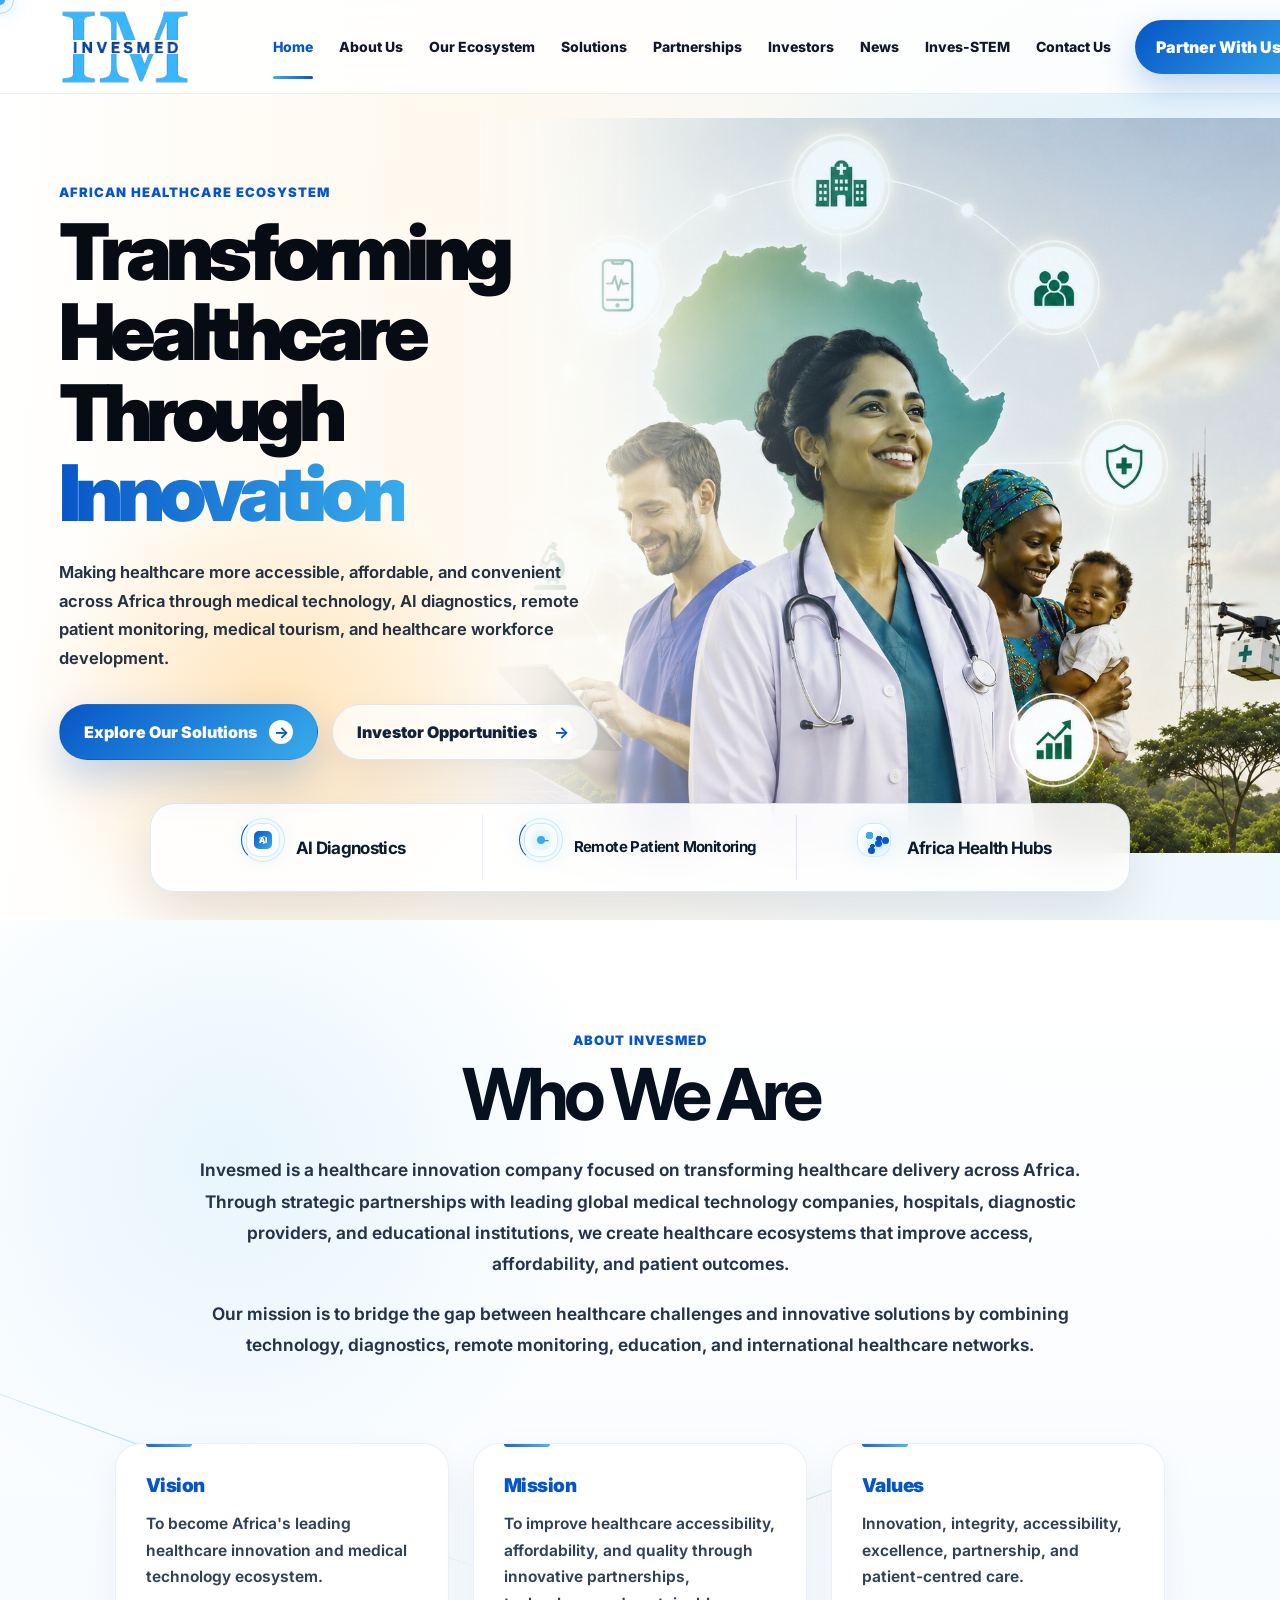
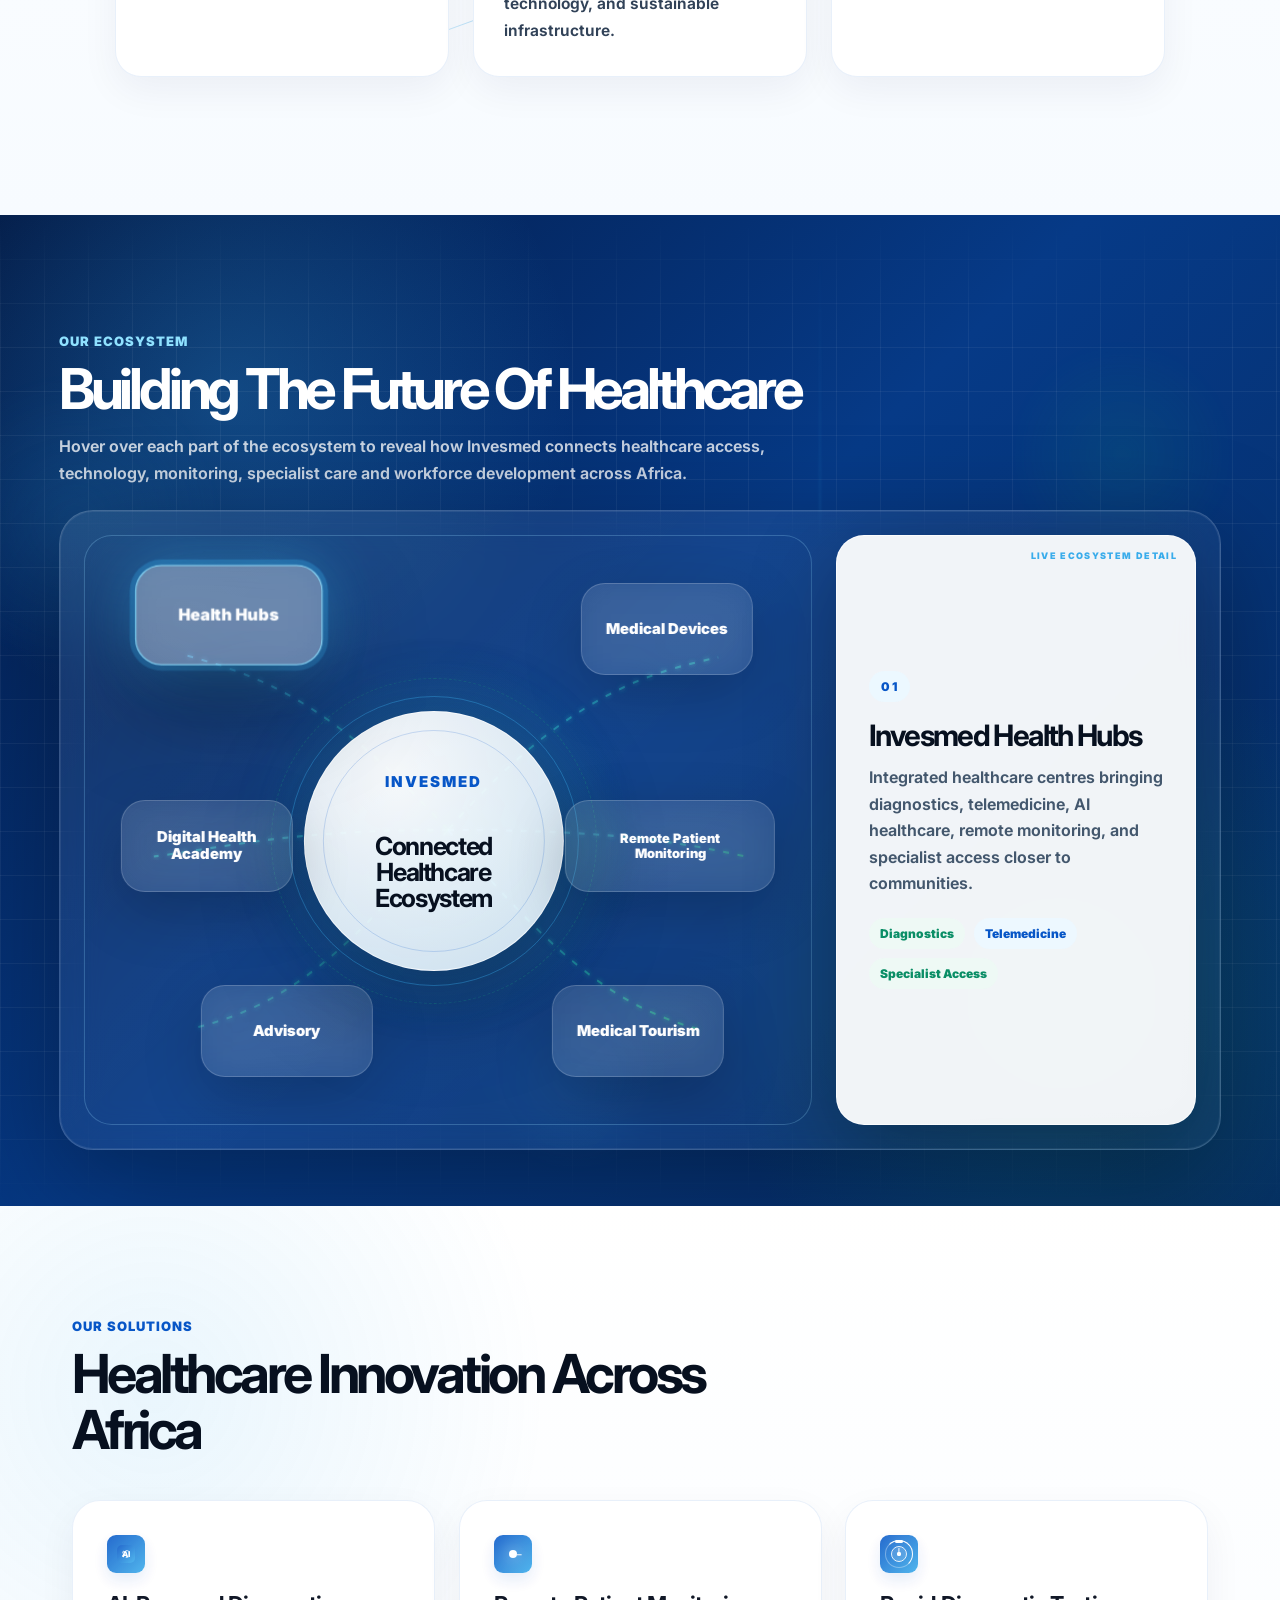
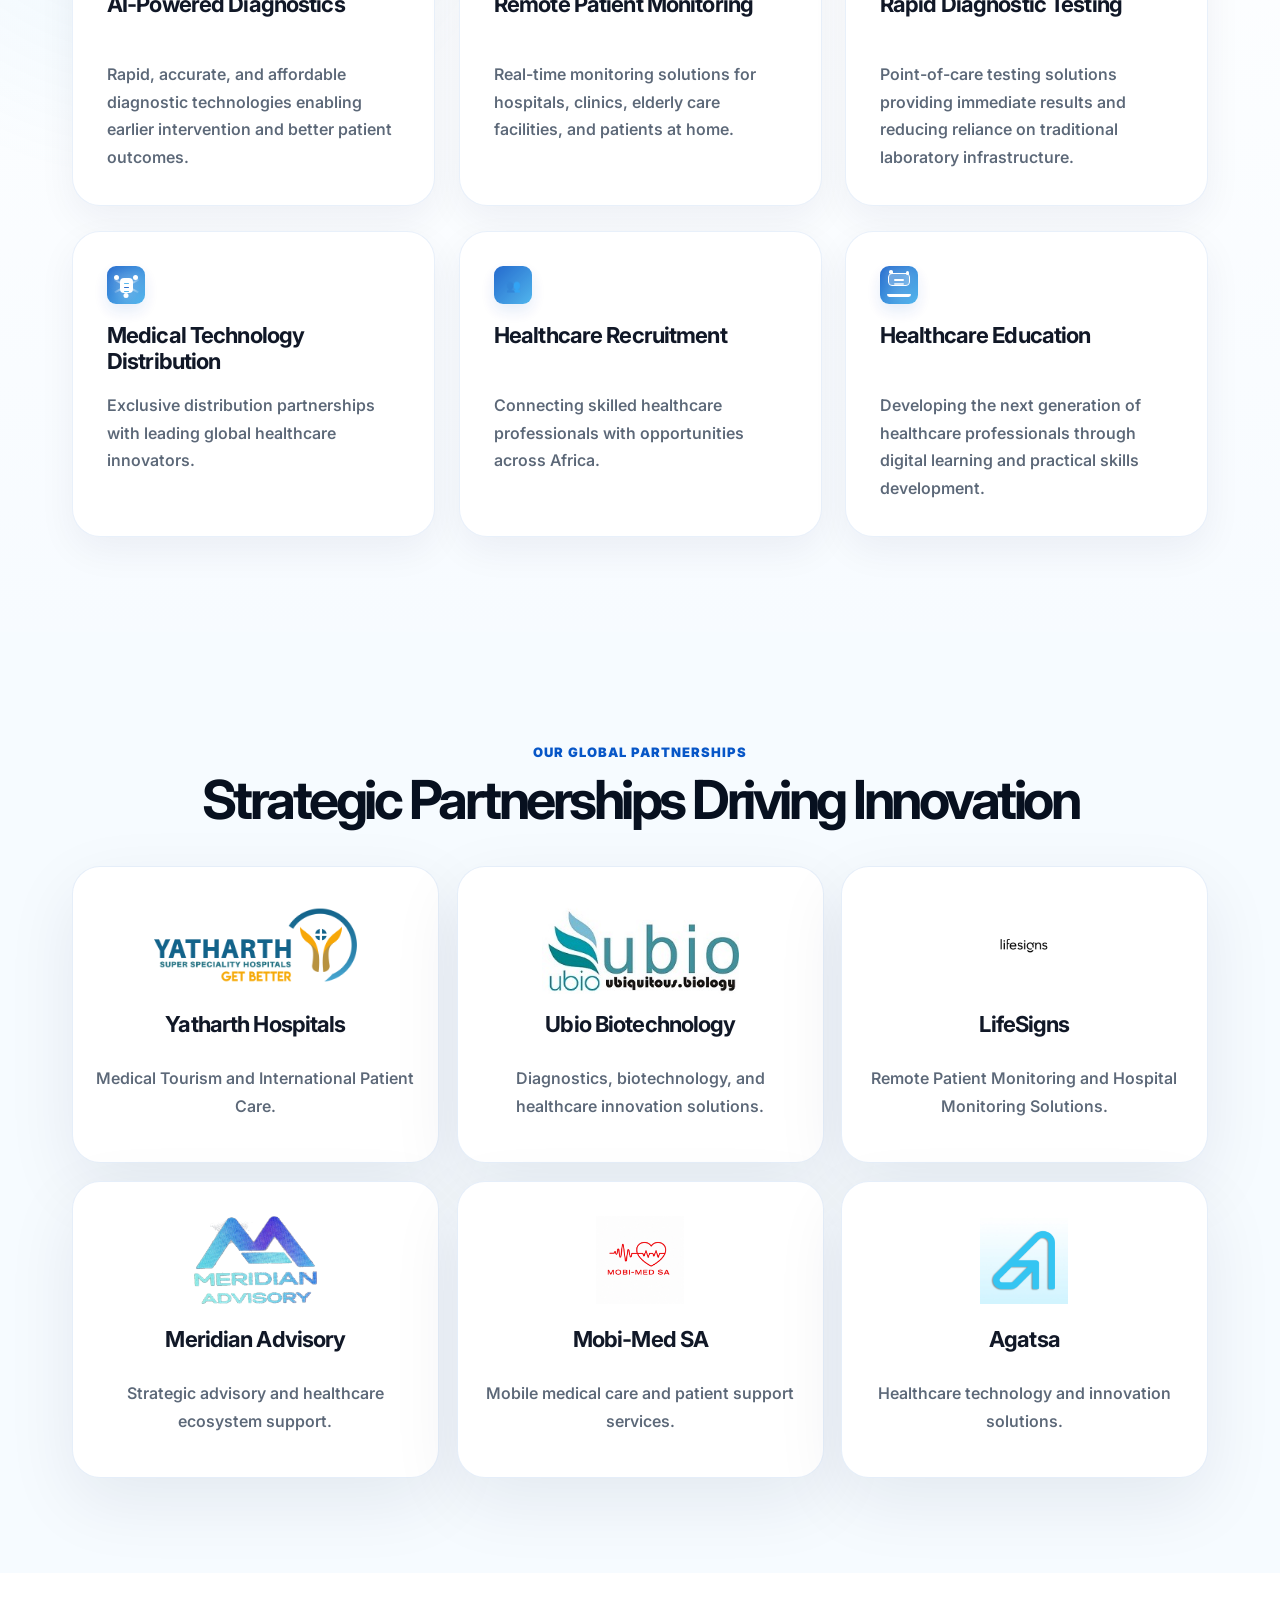
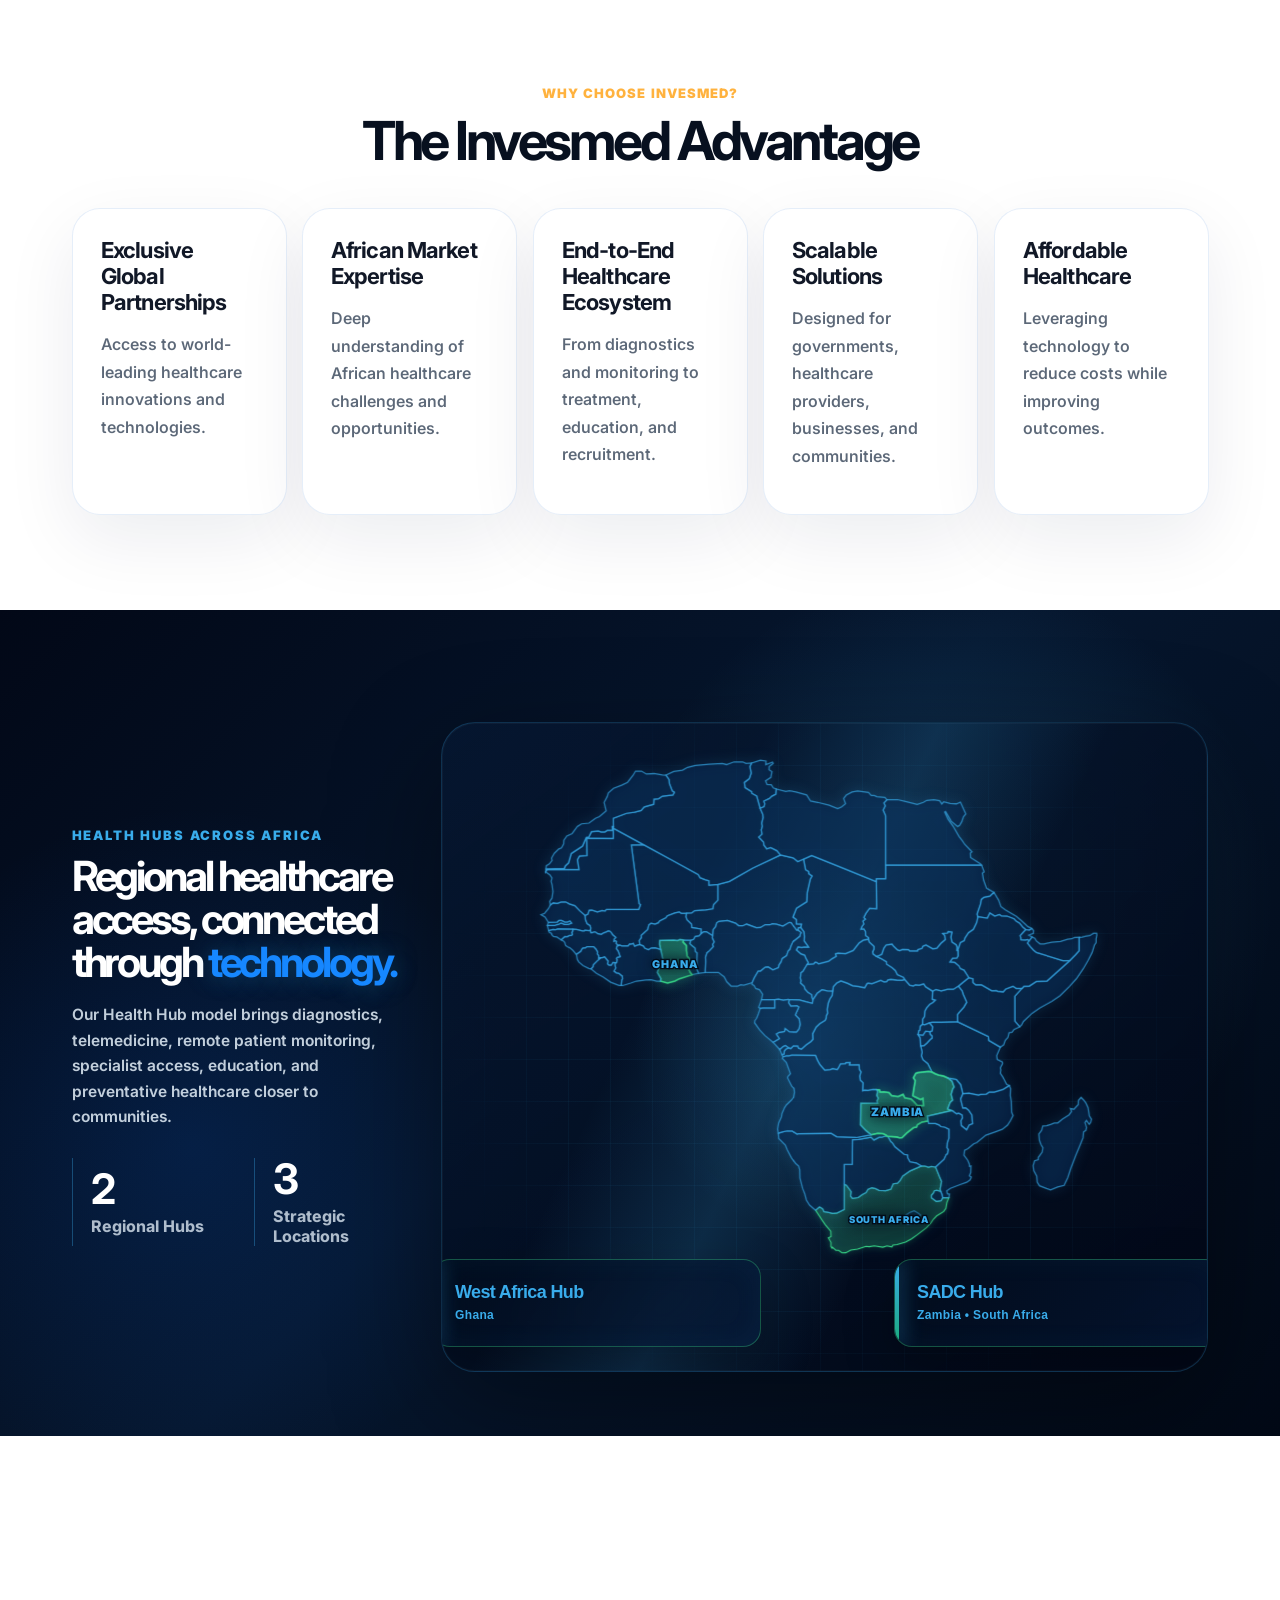
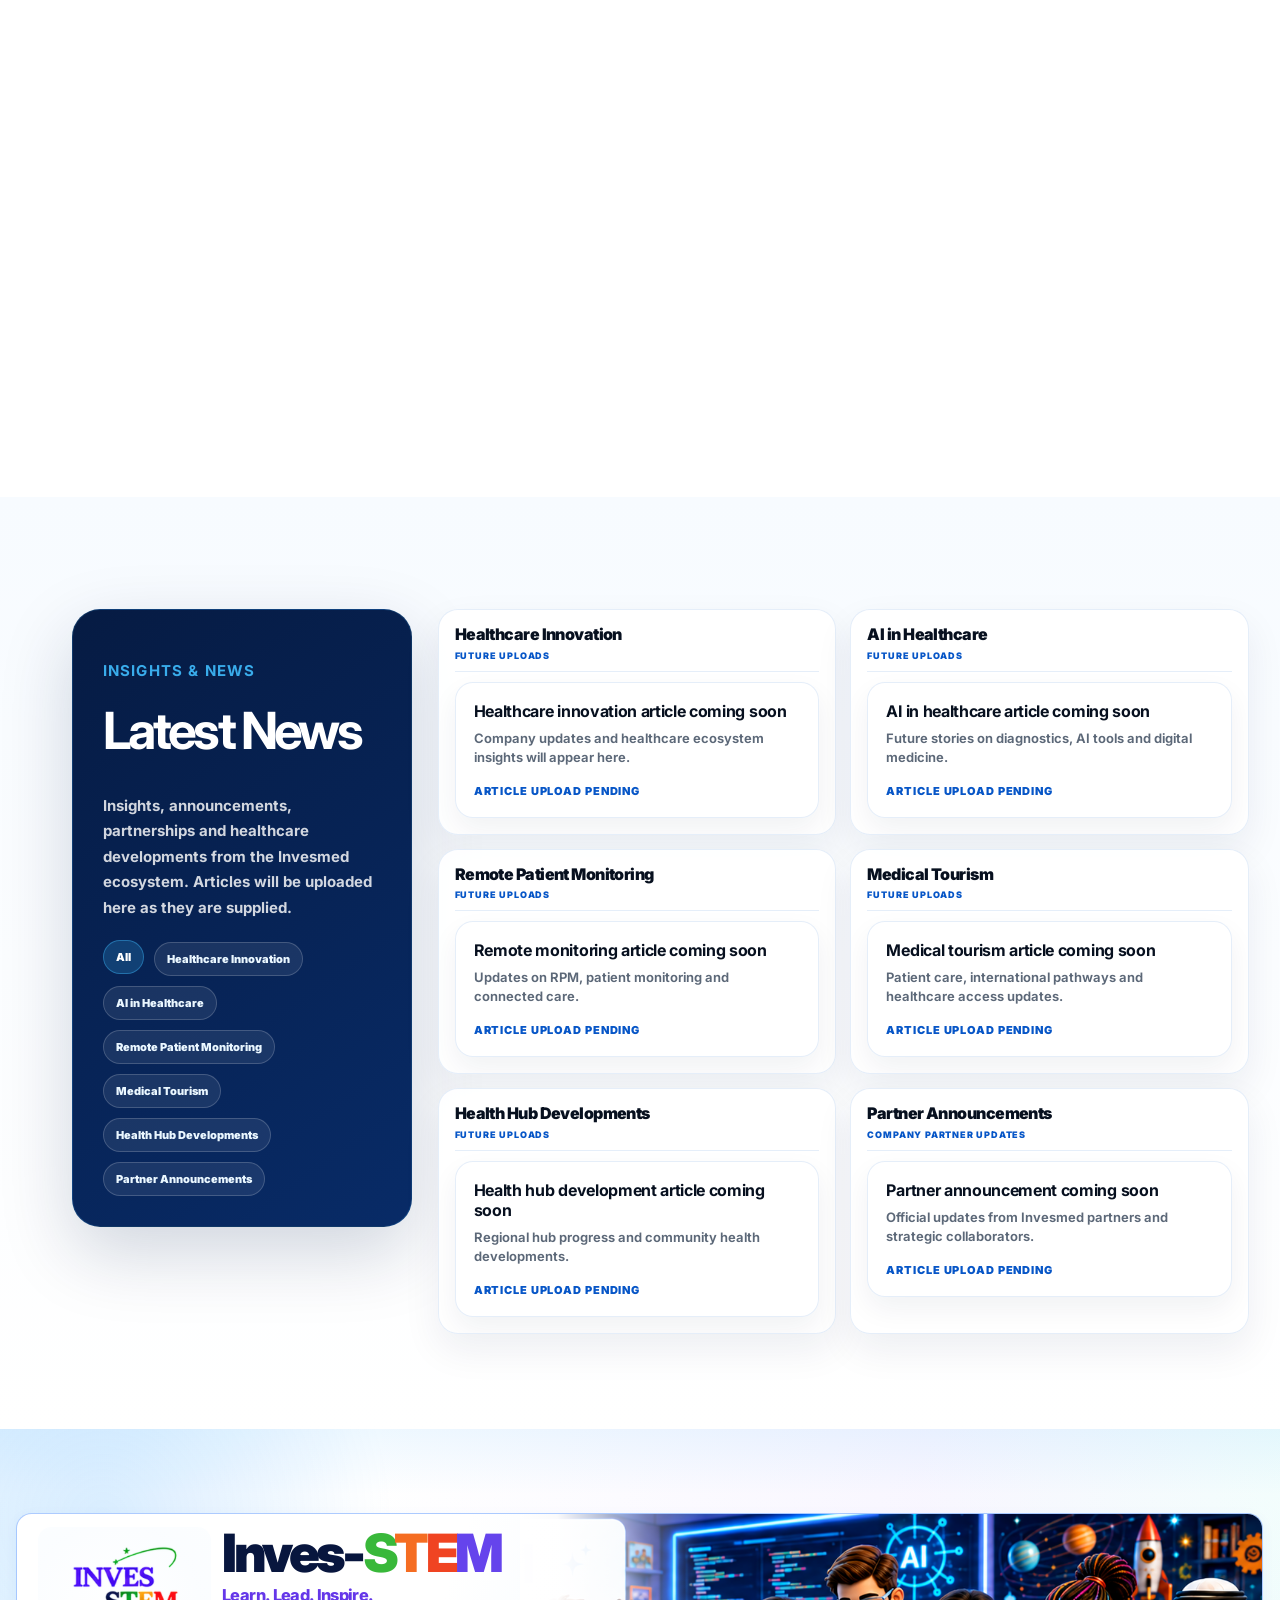
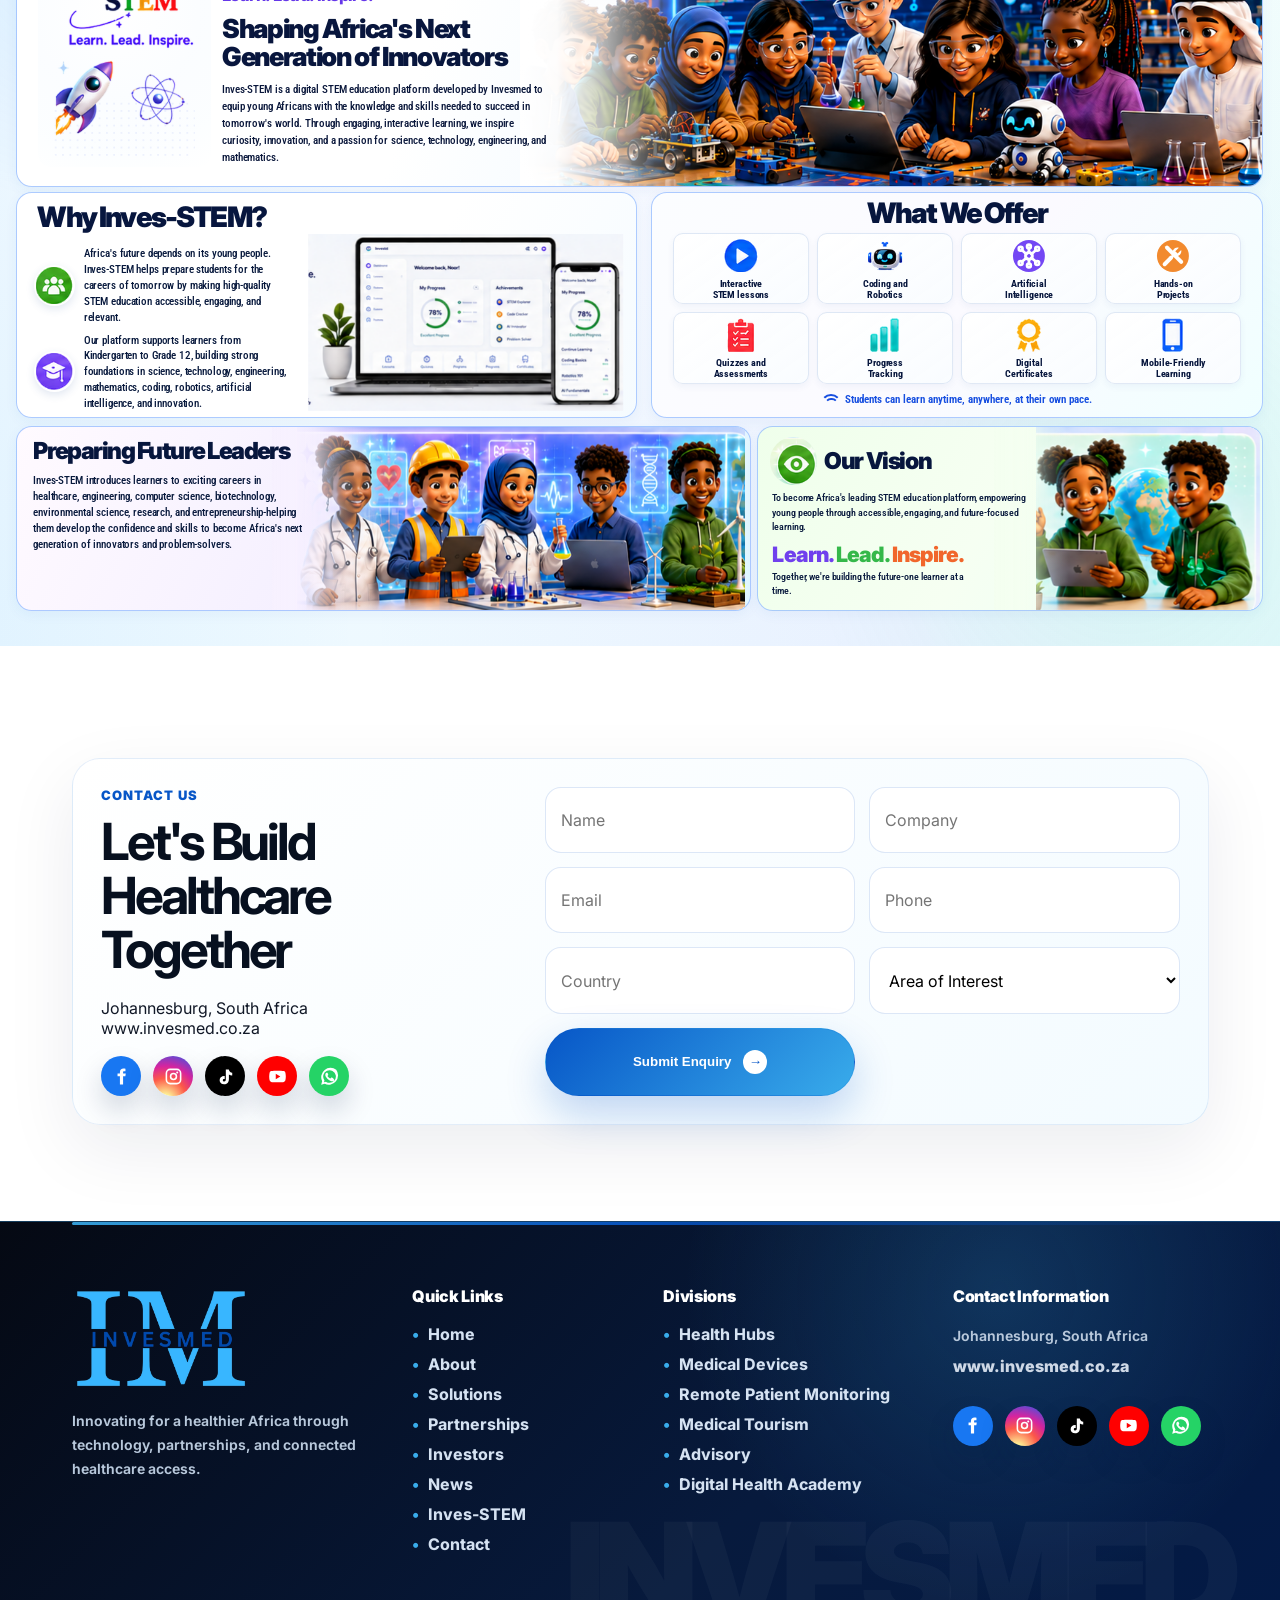
==== commit ad67517f: "Update index.html" ====
--- a/invesmed-agatsa-update 16/index.html
+++ b/invesmed-agatsa-update 16/index.html
@@ -576,3 +576,5 @@
   <script src="script.js"></script>
 </body>
 </html>
+
+
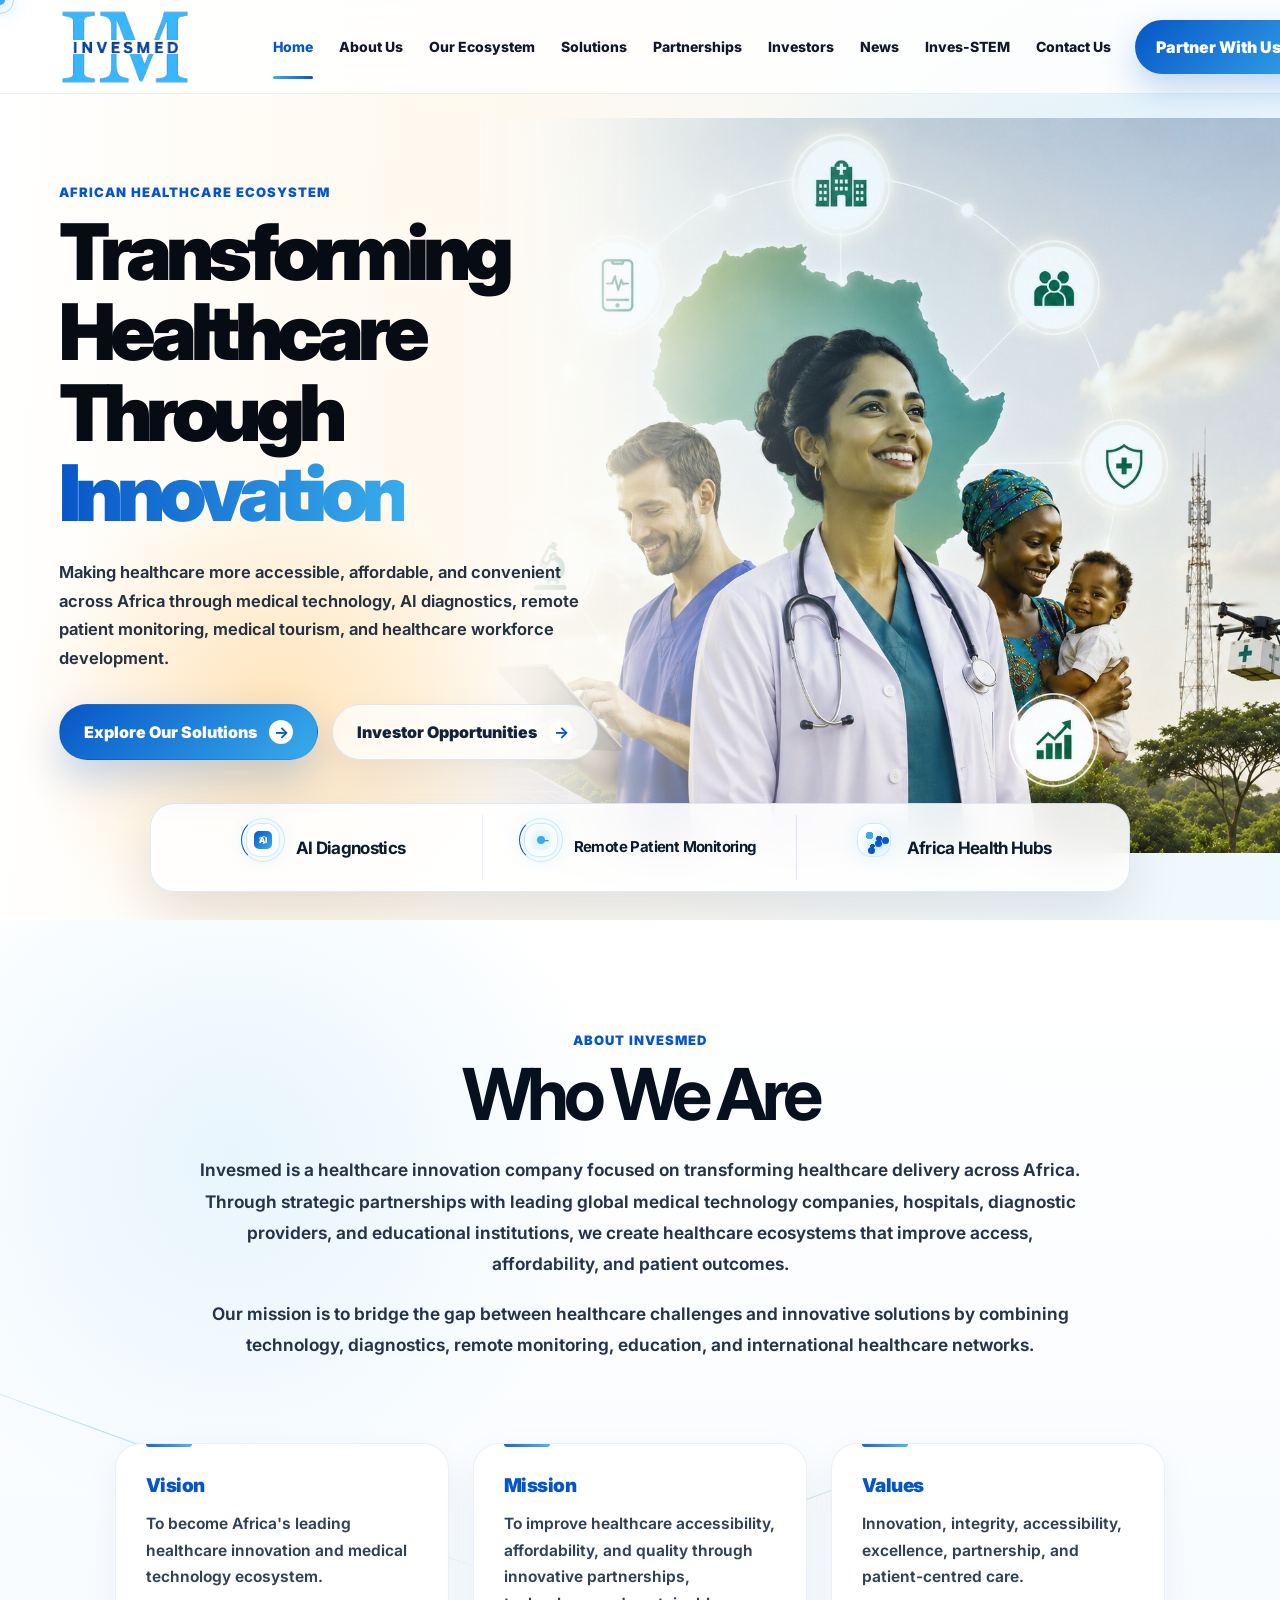
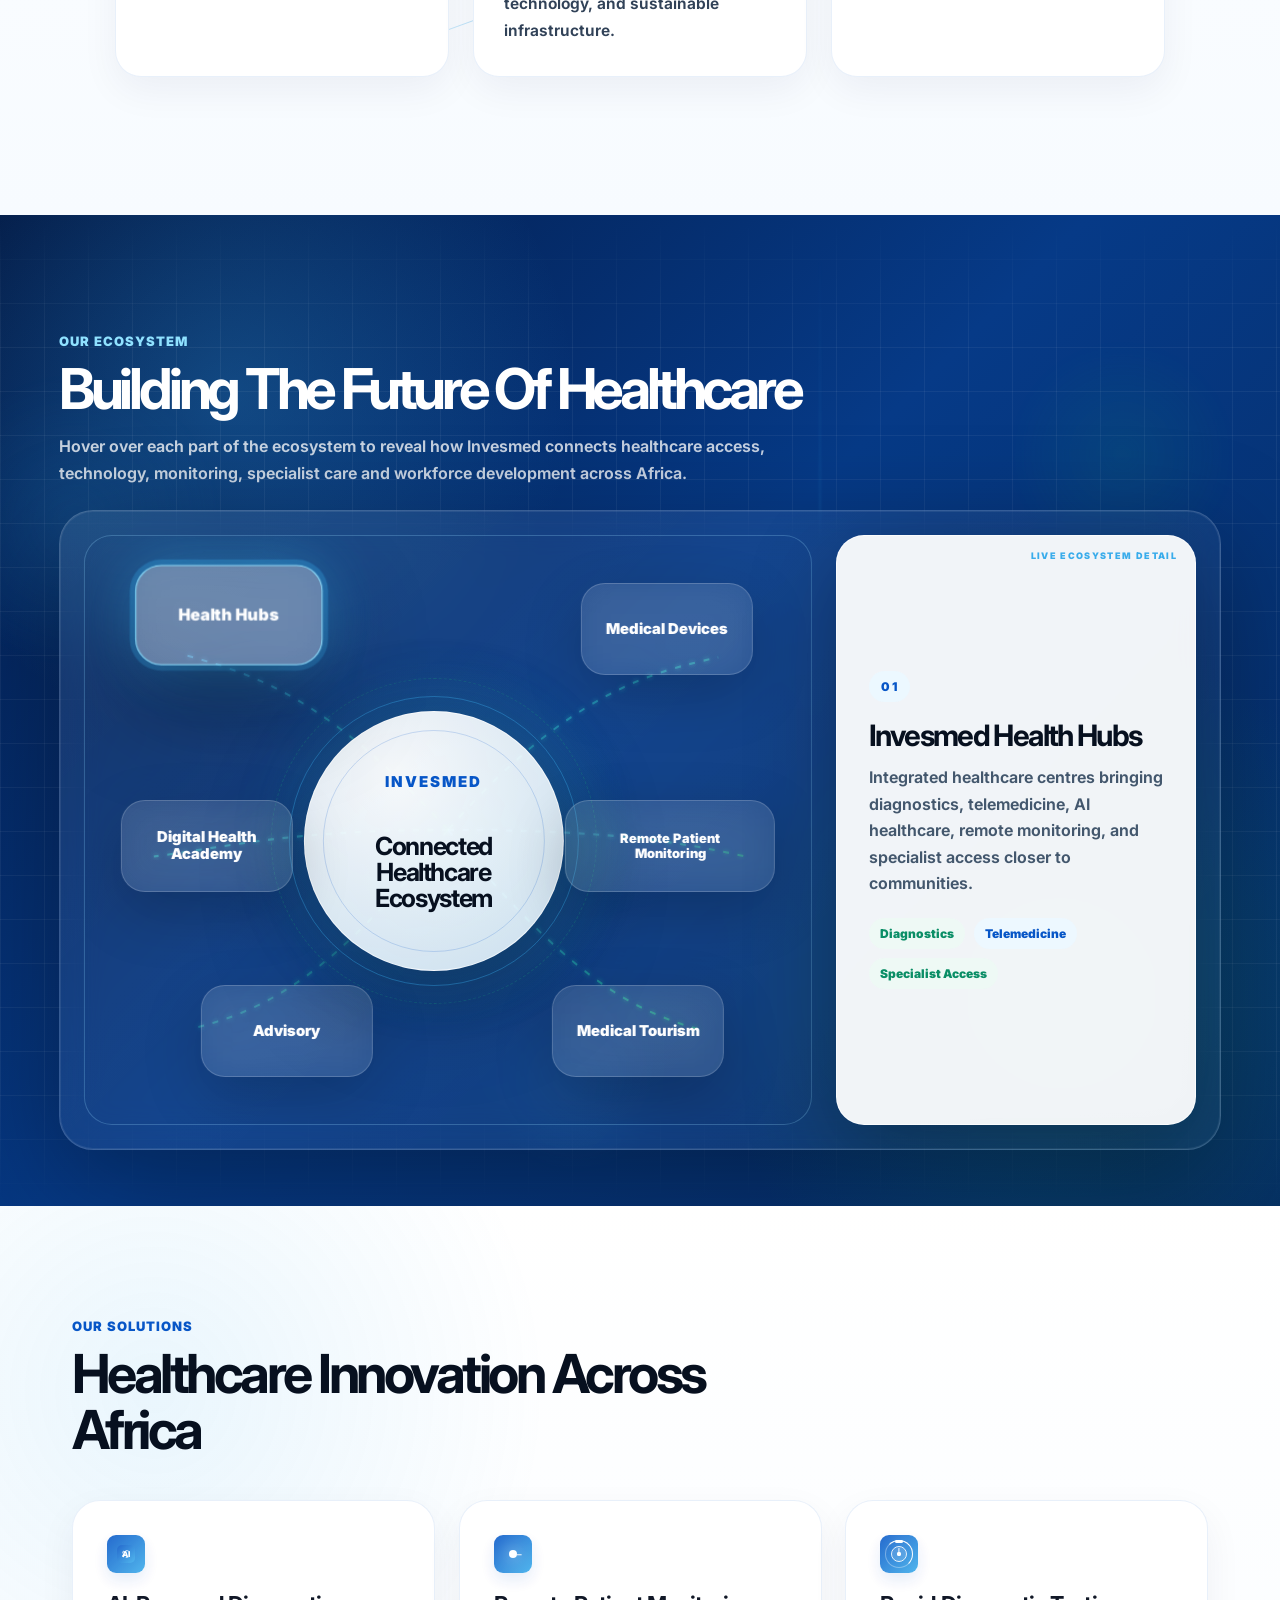
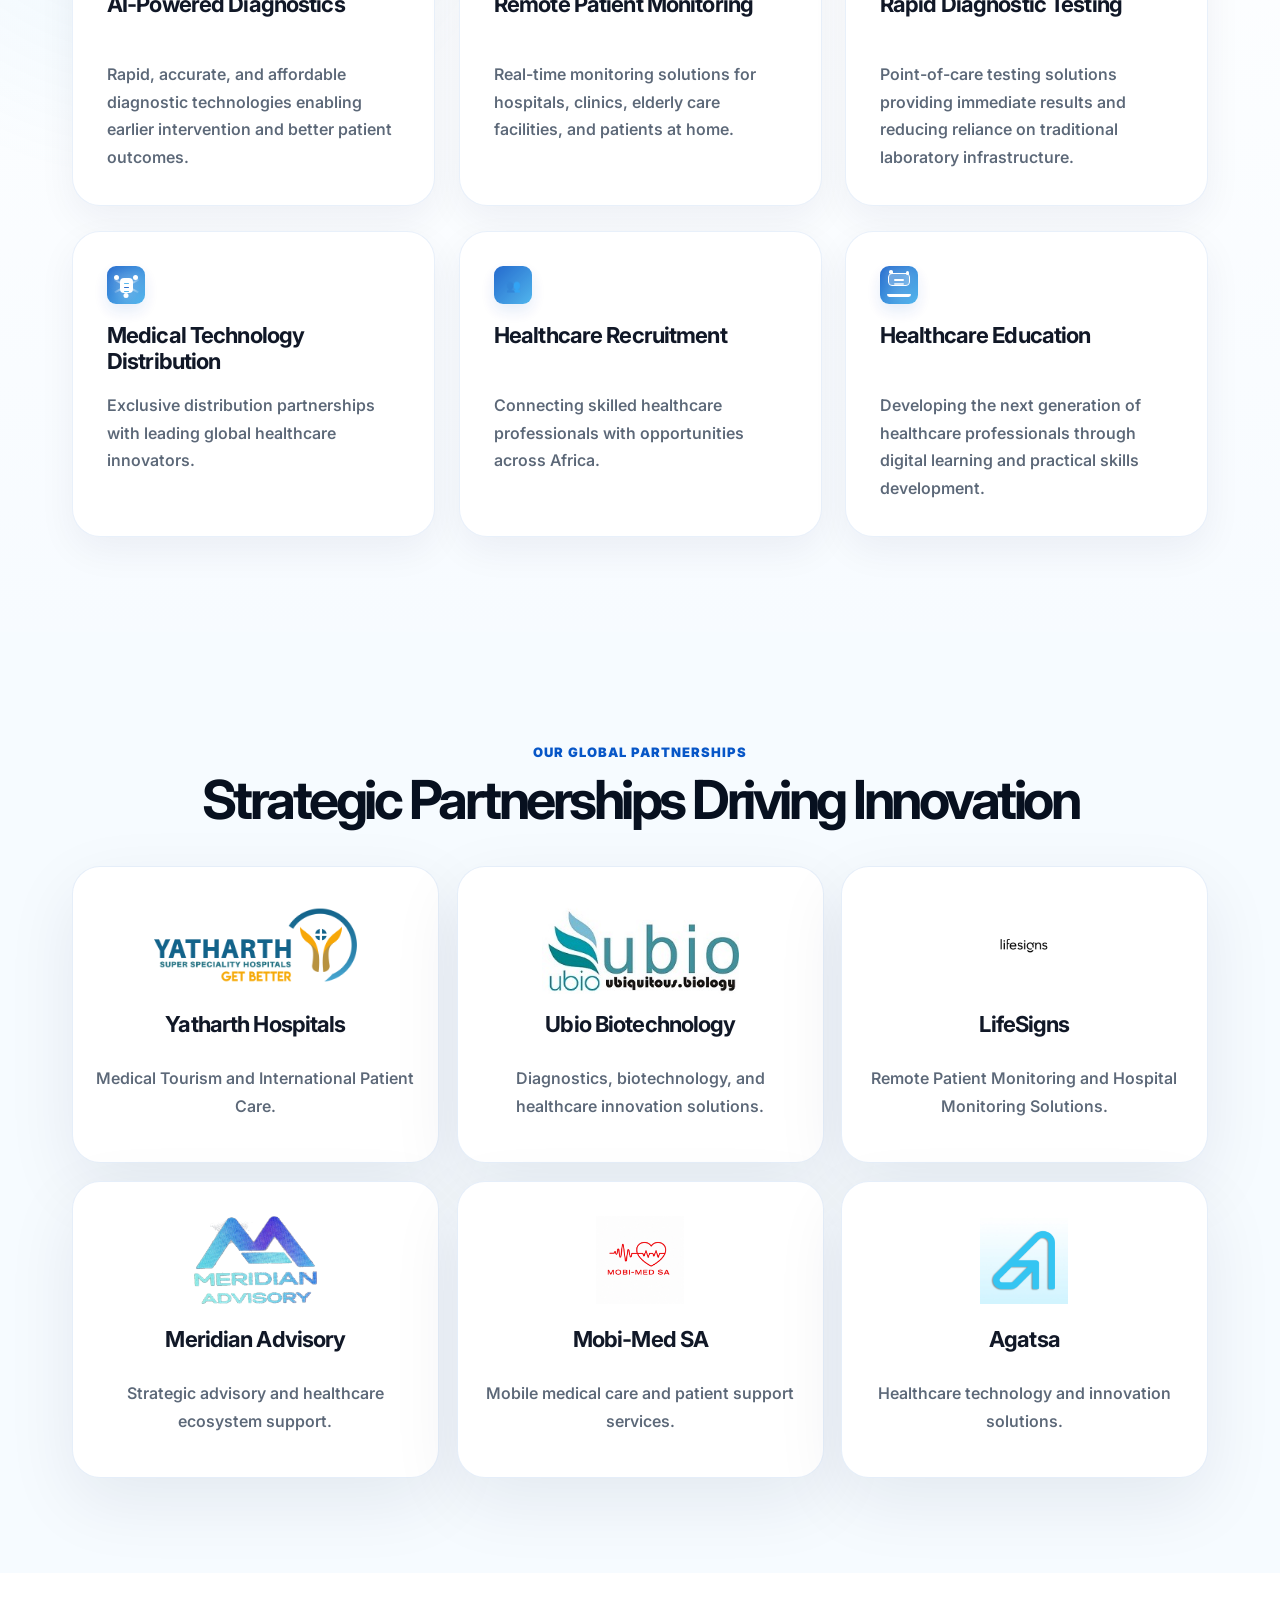
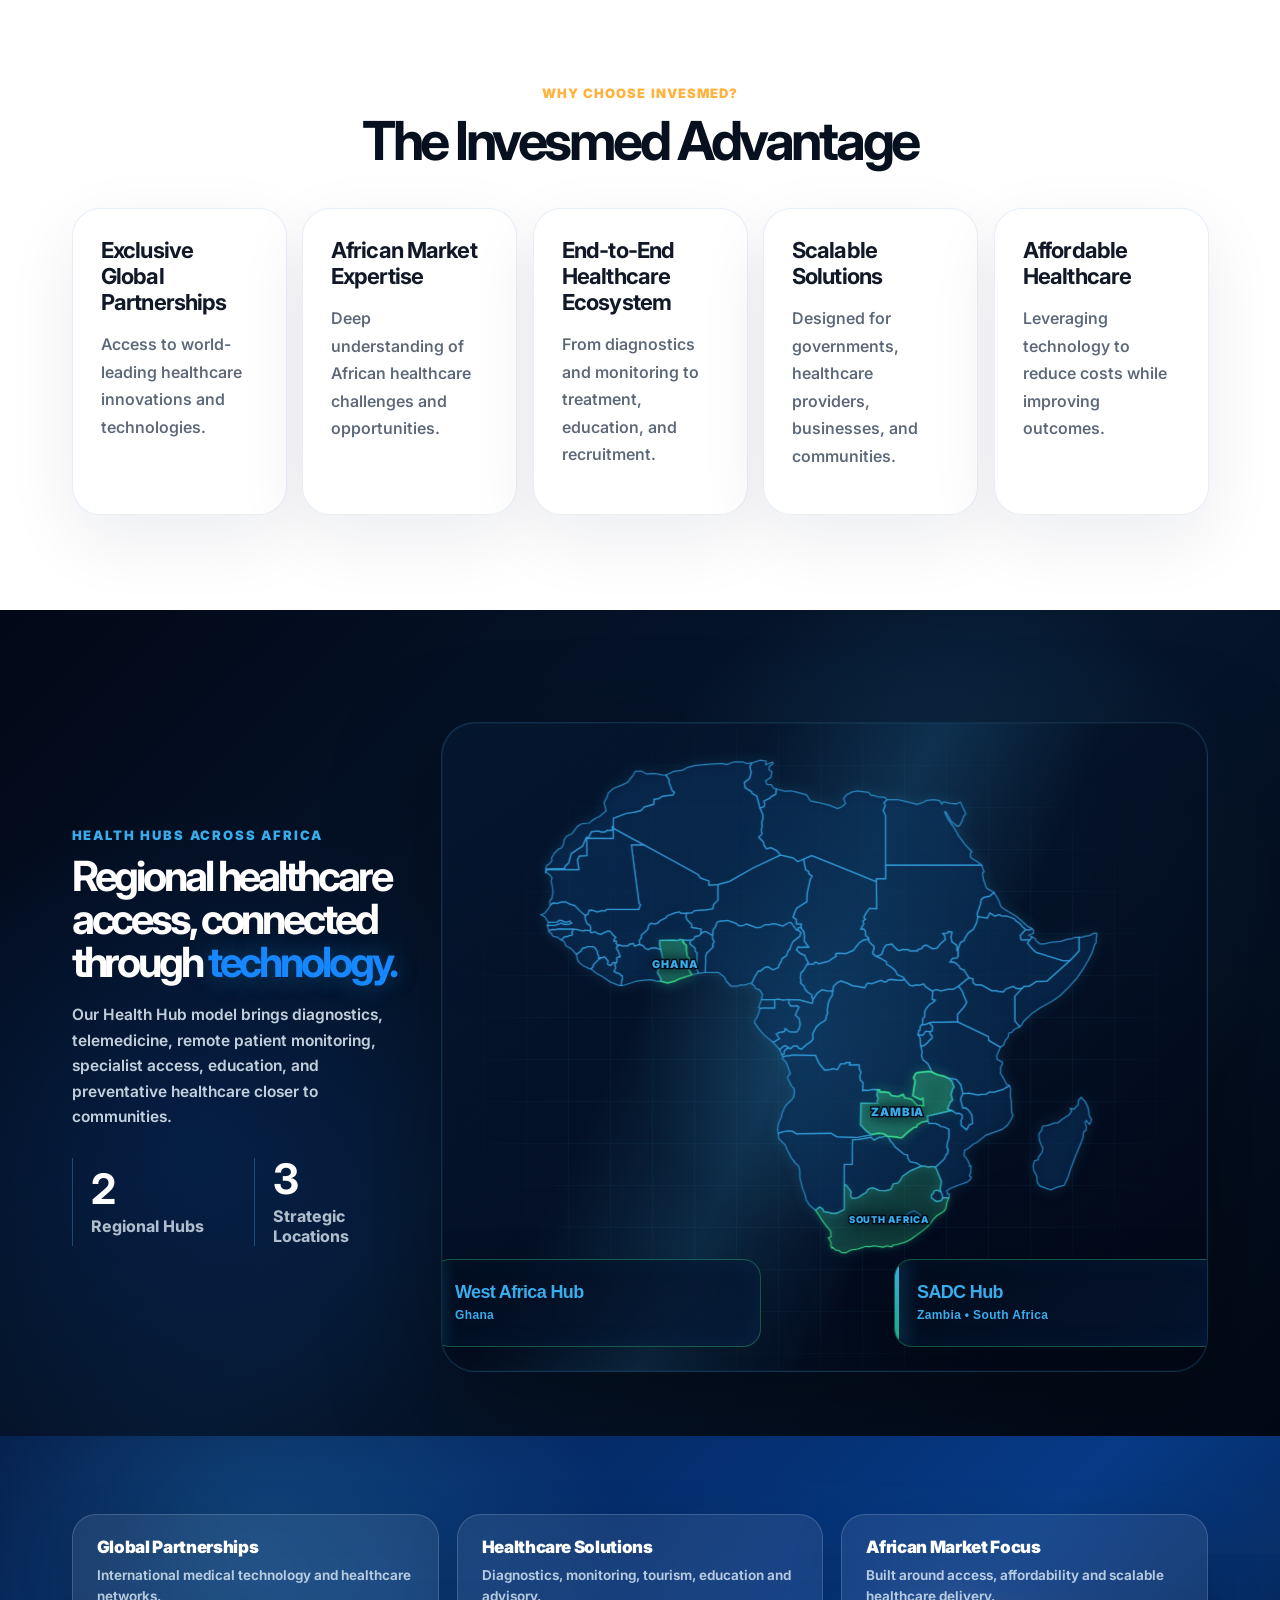
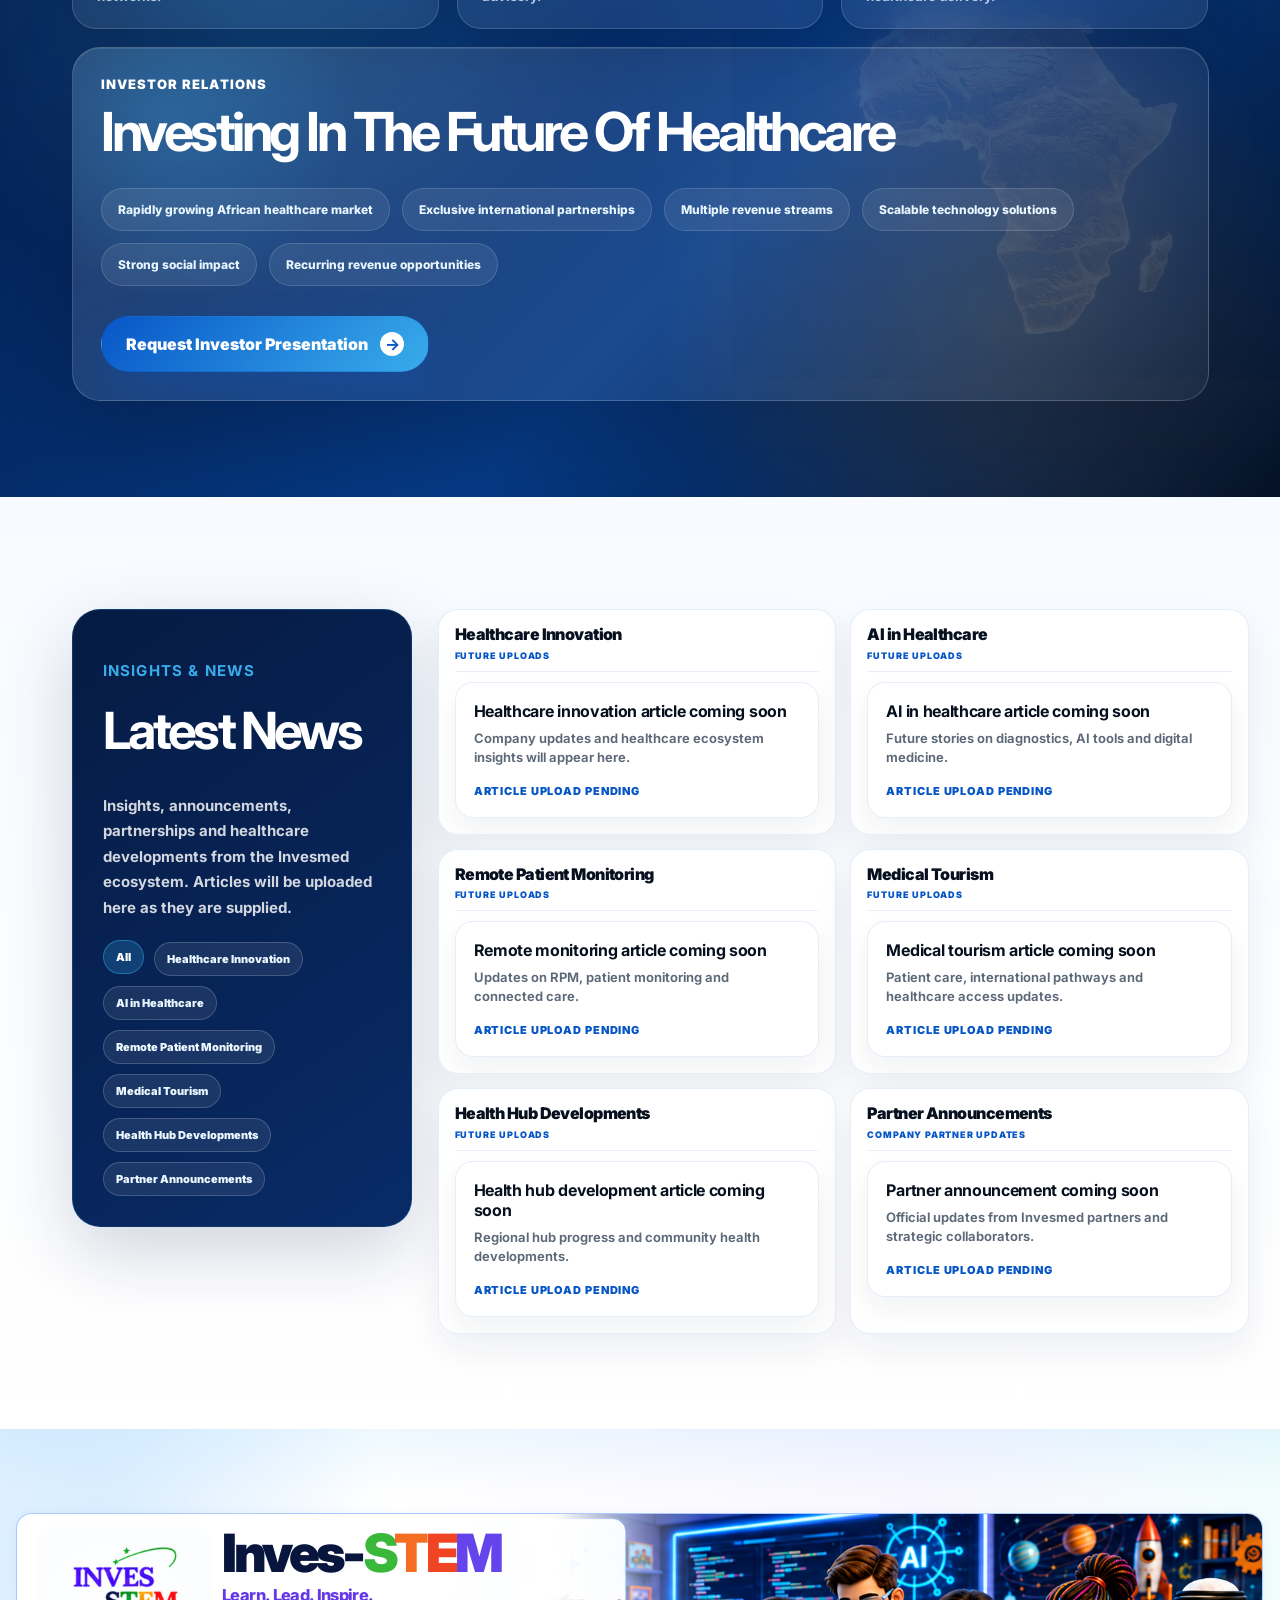
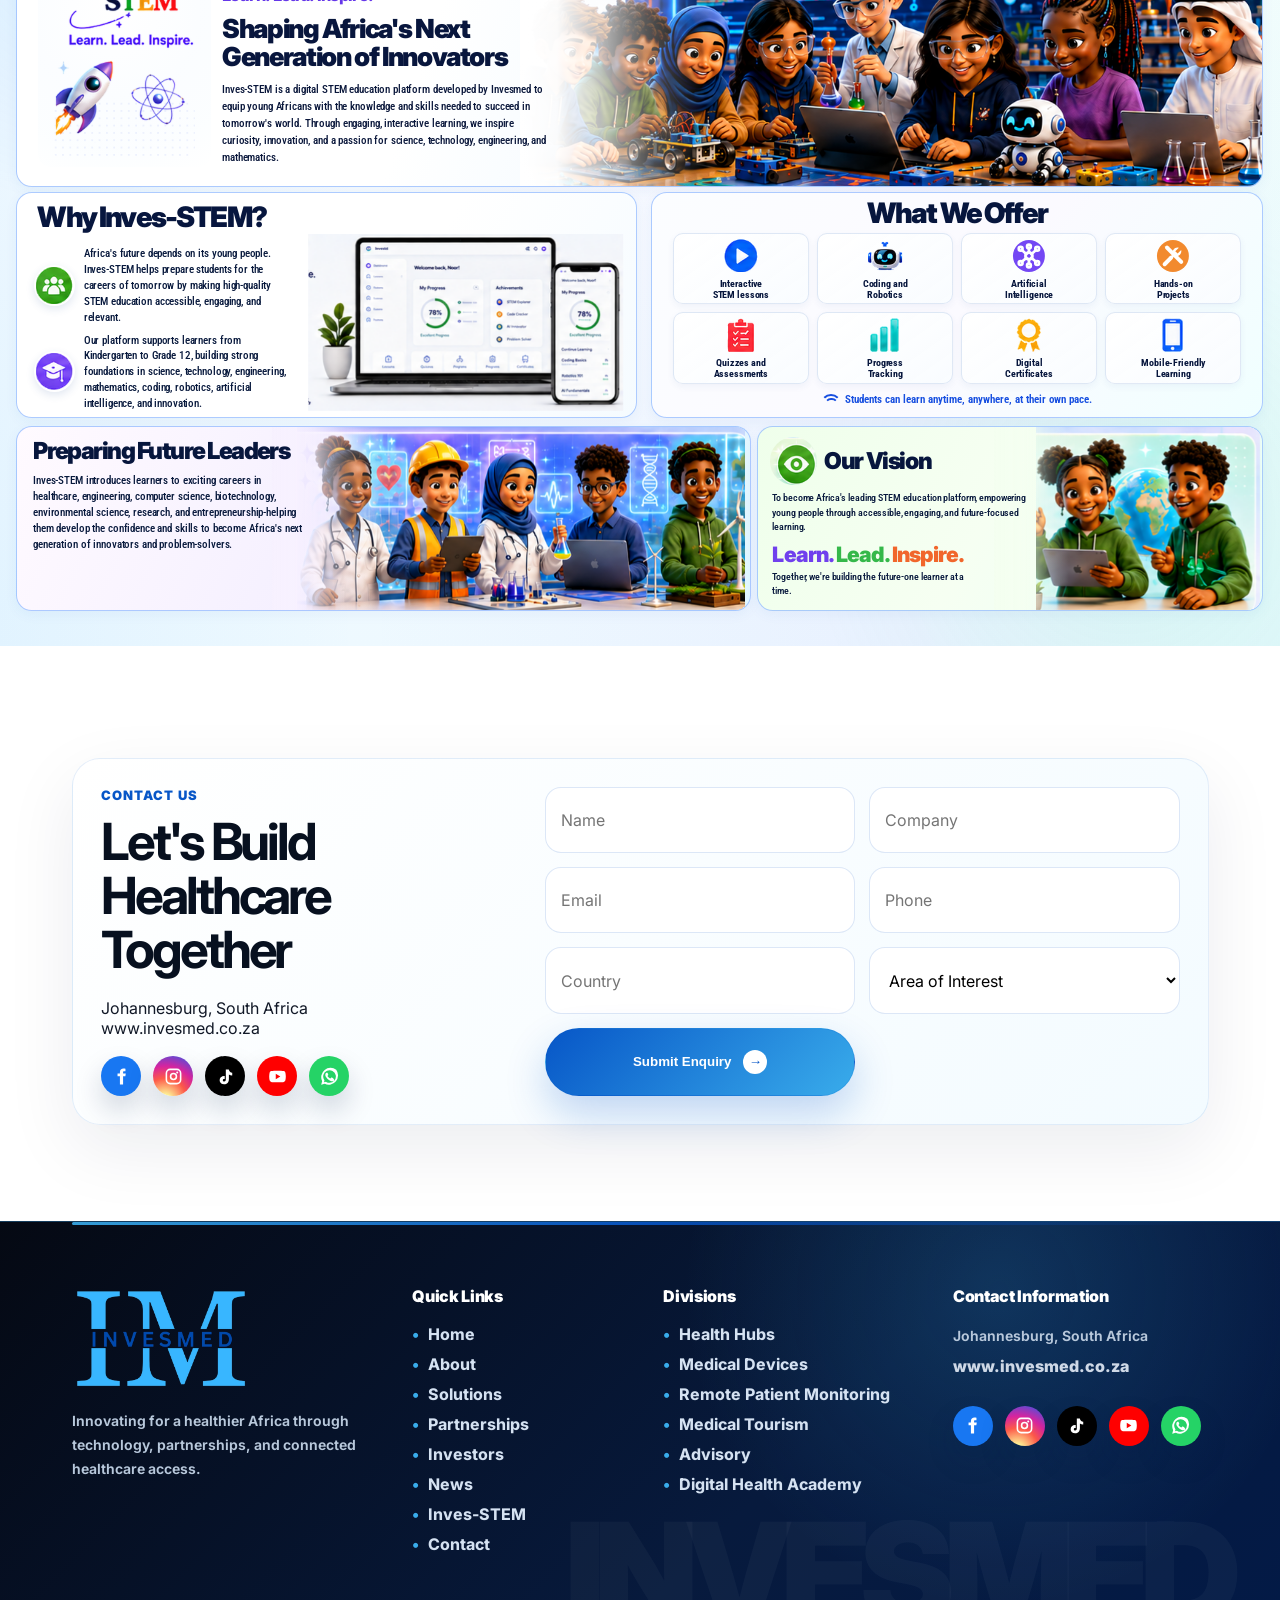
==== commit f539d20c: "Update index.html" ====
--- a/invesmed-agatsa-update 16/index.html
+++ b/invesmed-agatsa-update 16/index.html
@@ -578,3 +578,4 @@
 </html>
 
 
+<!-- trigger deploy -->
